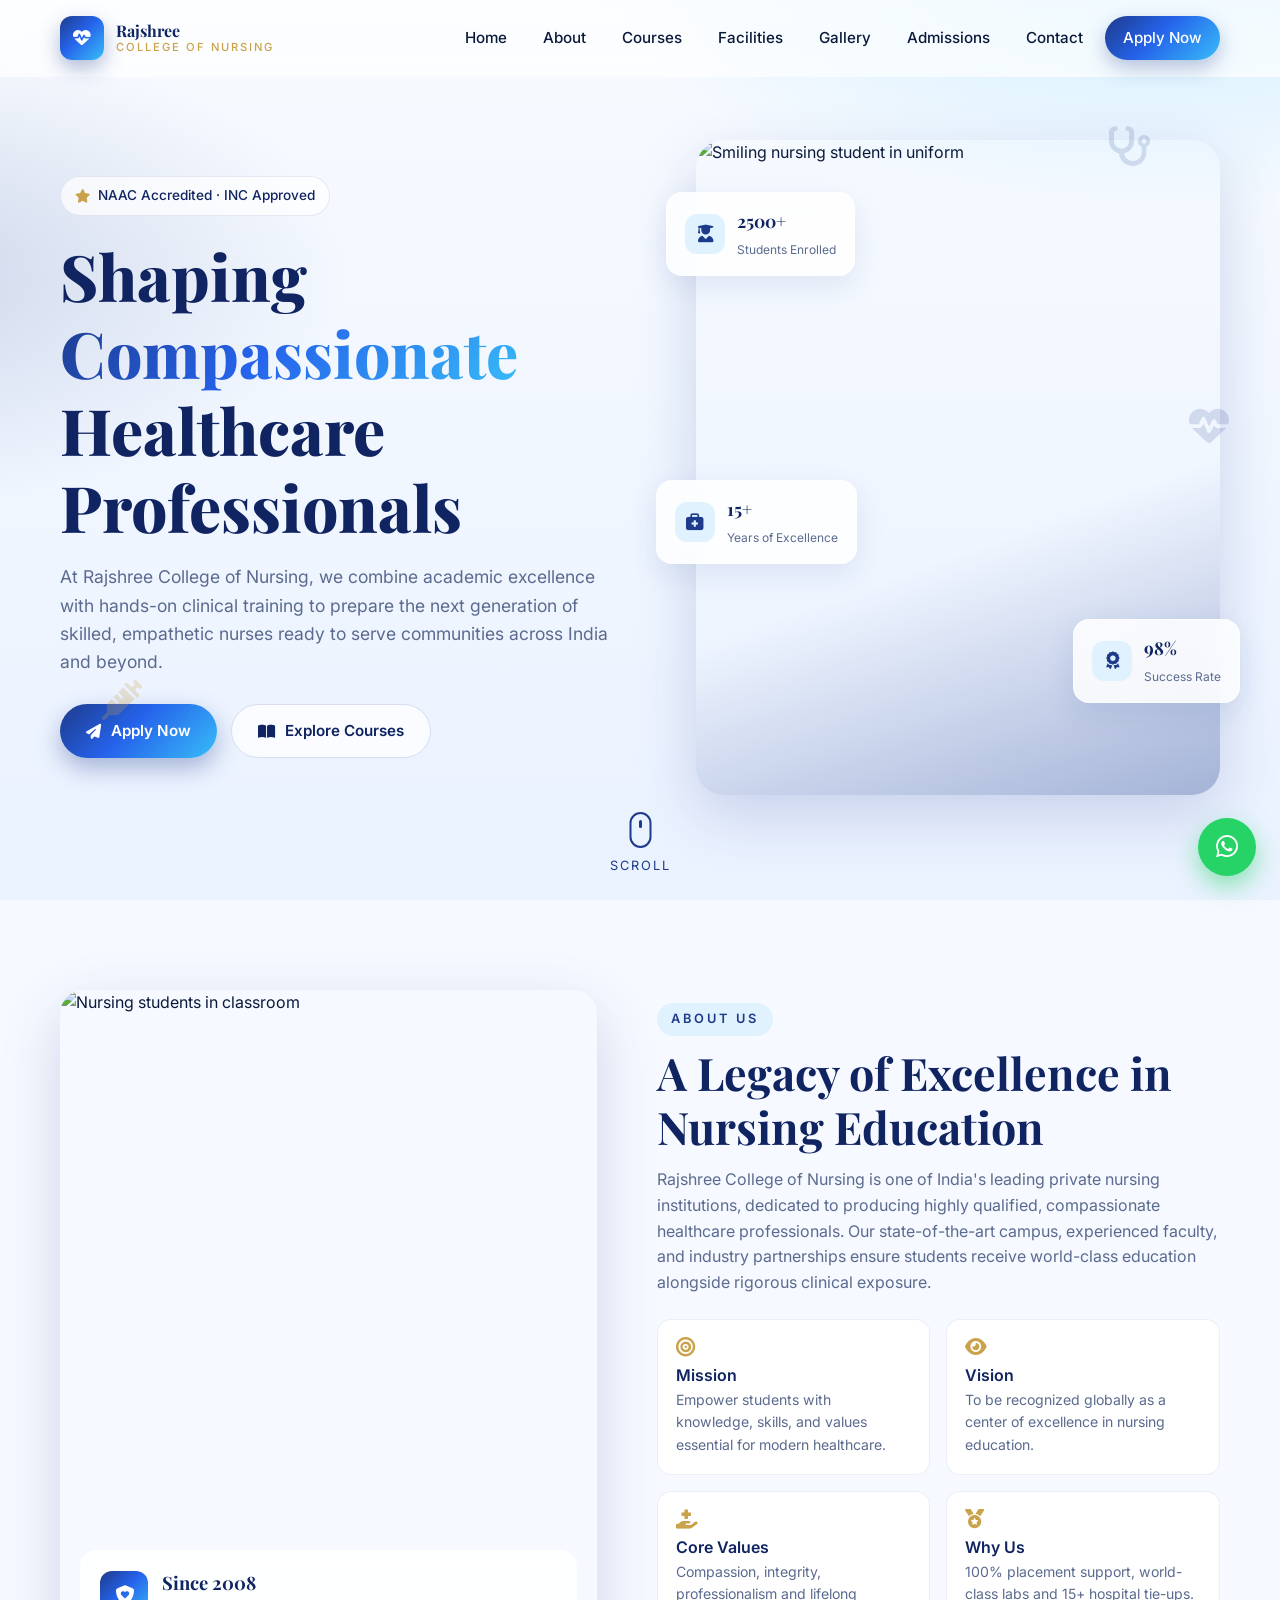
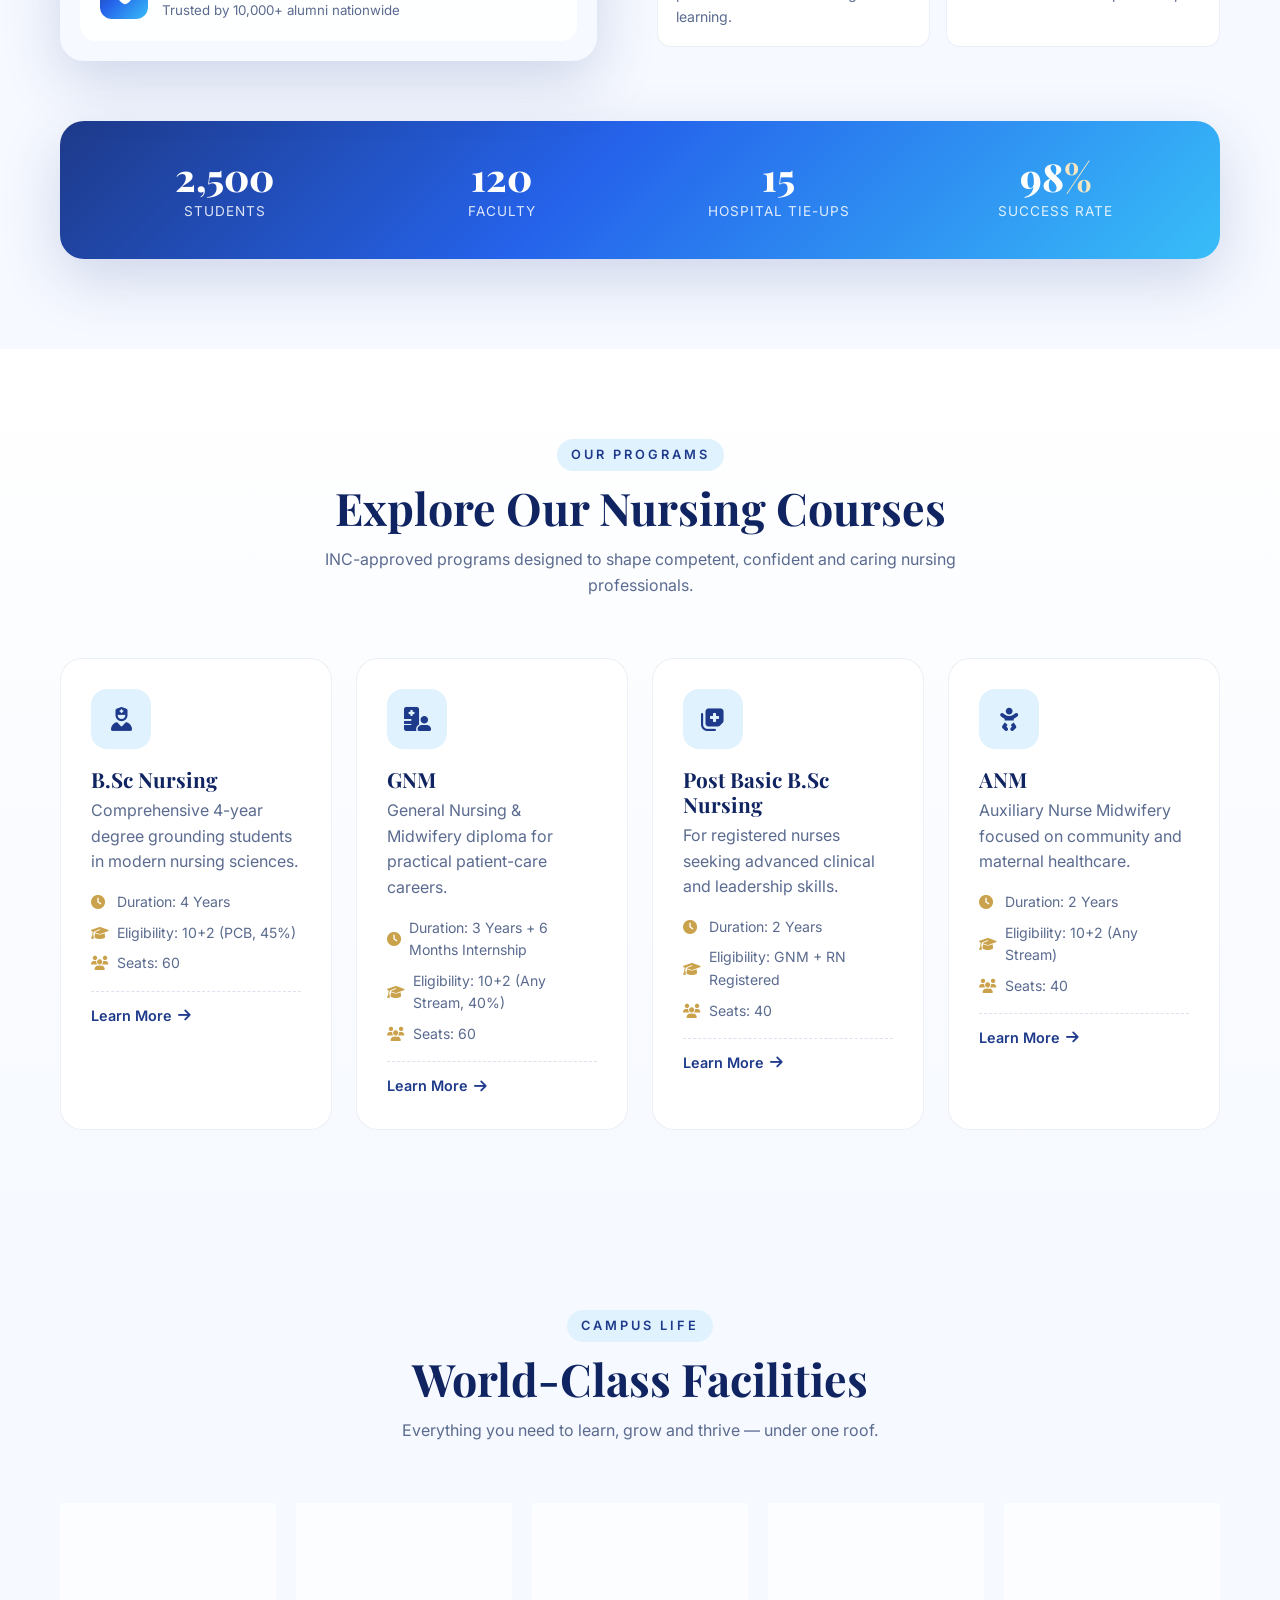
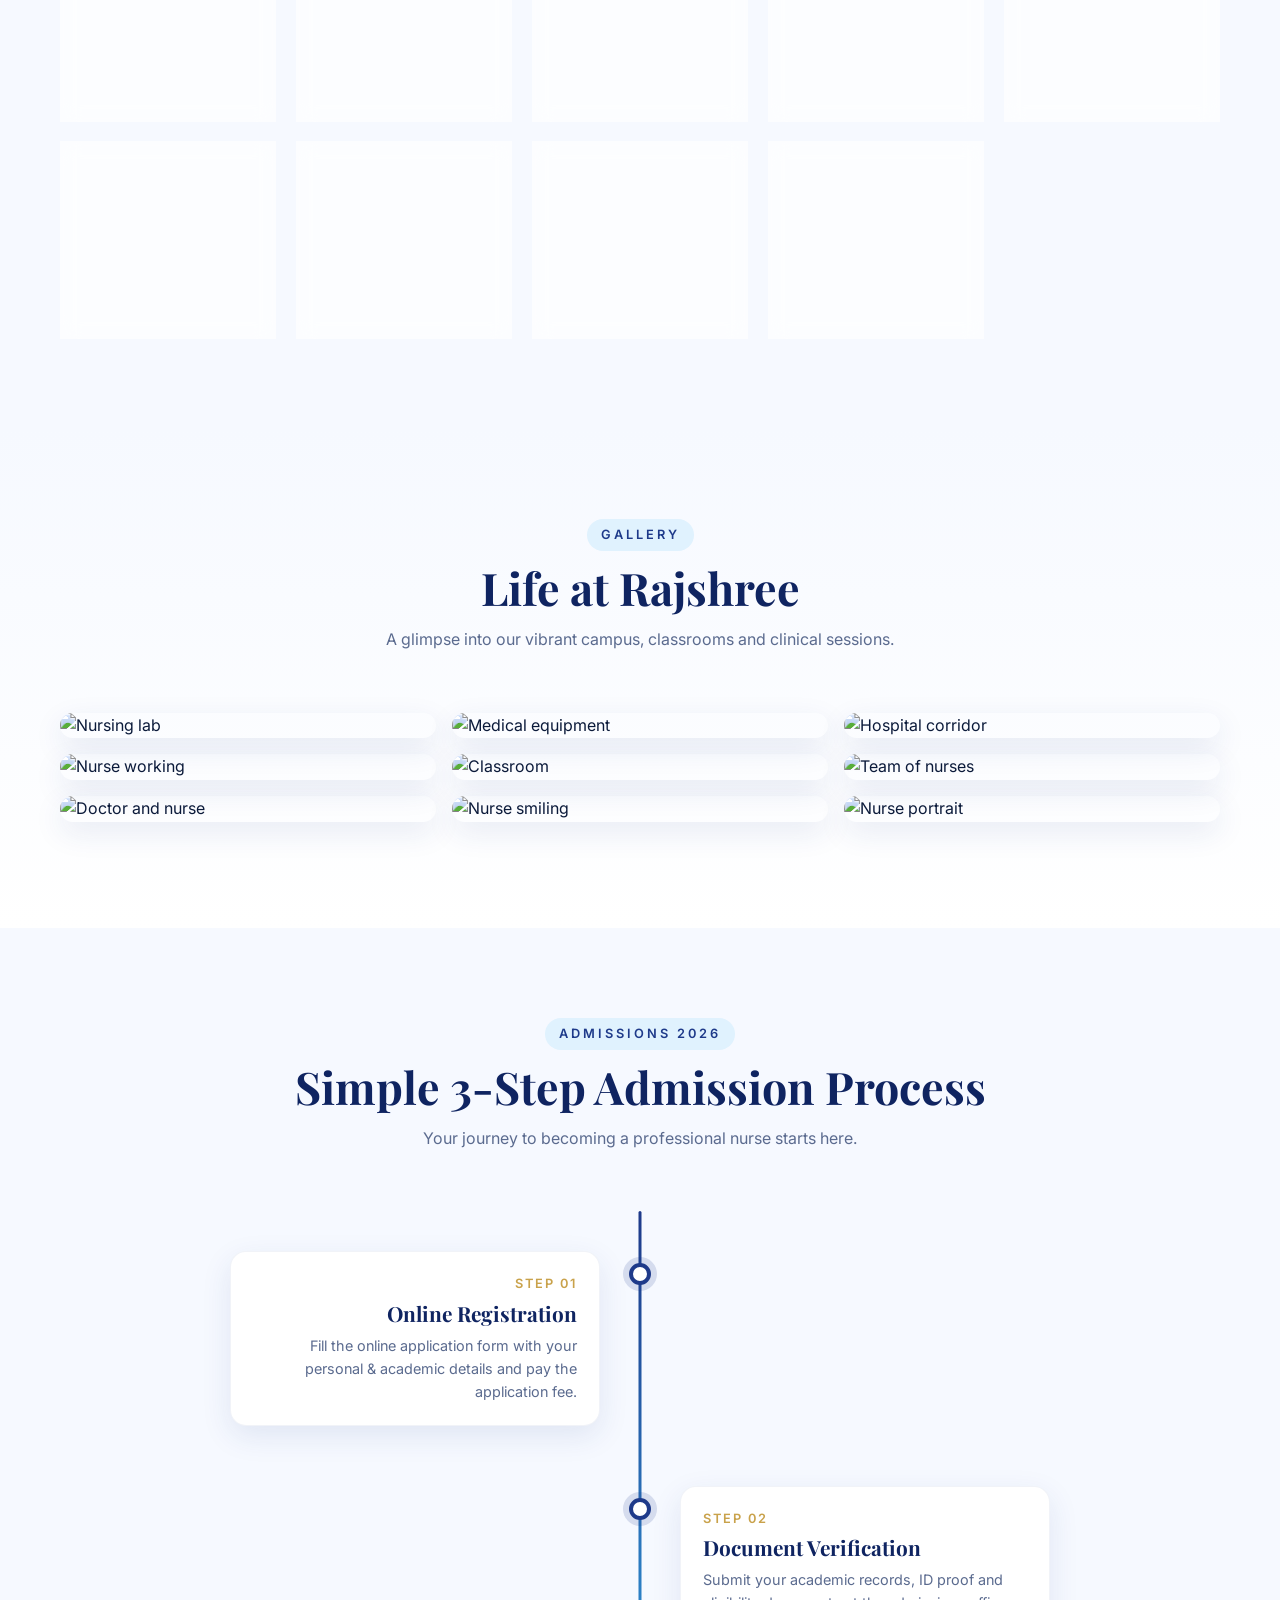
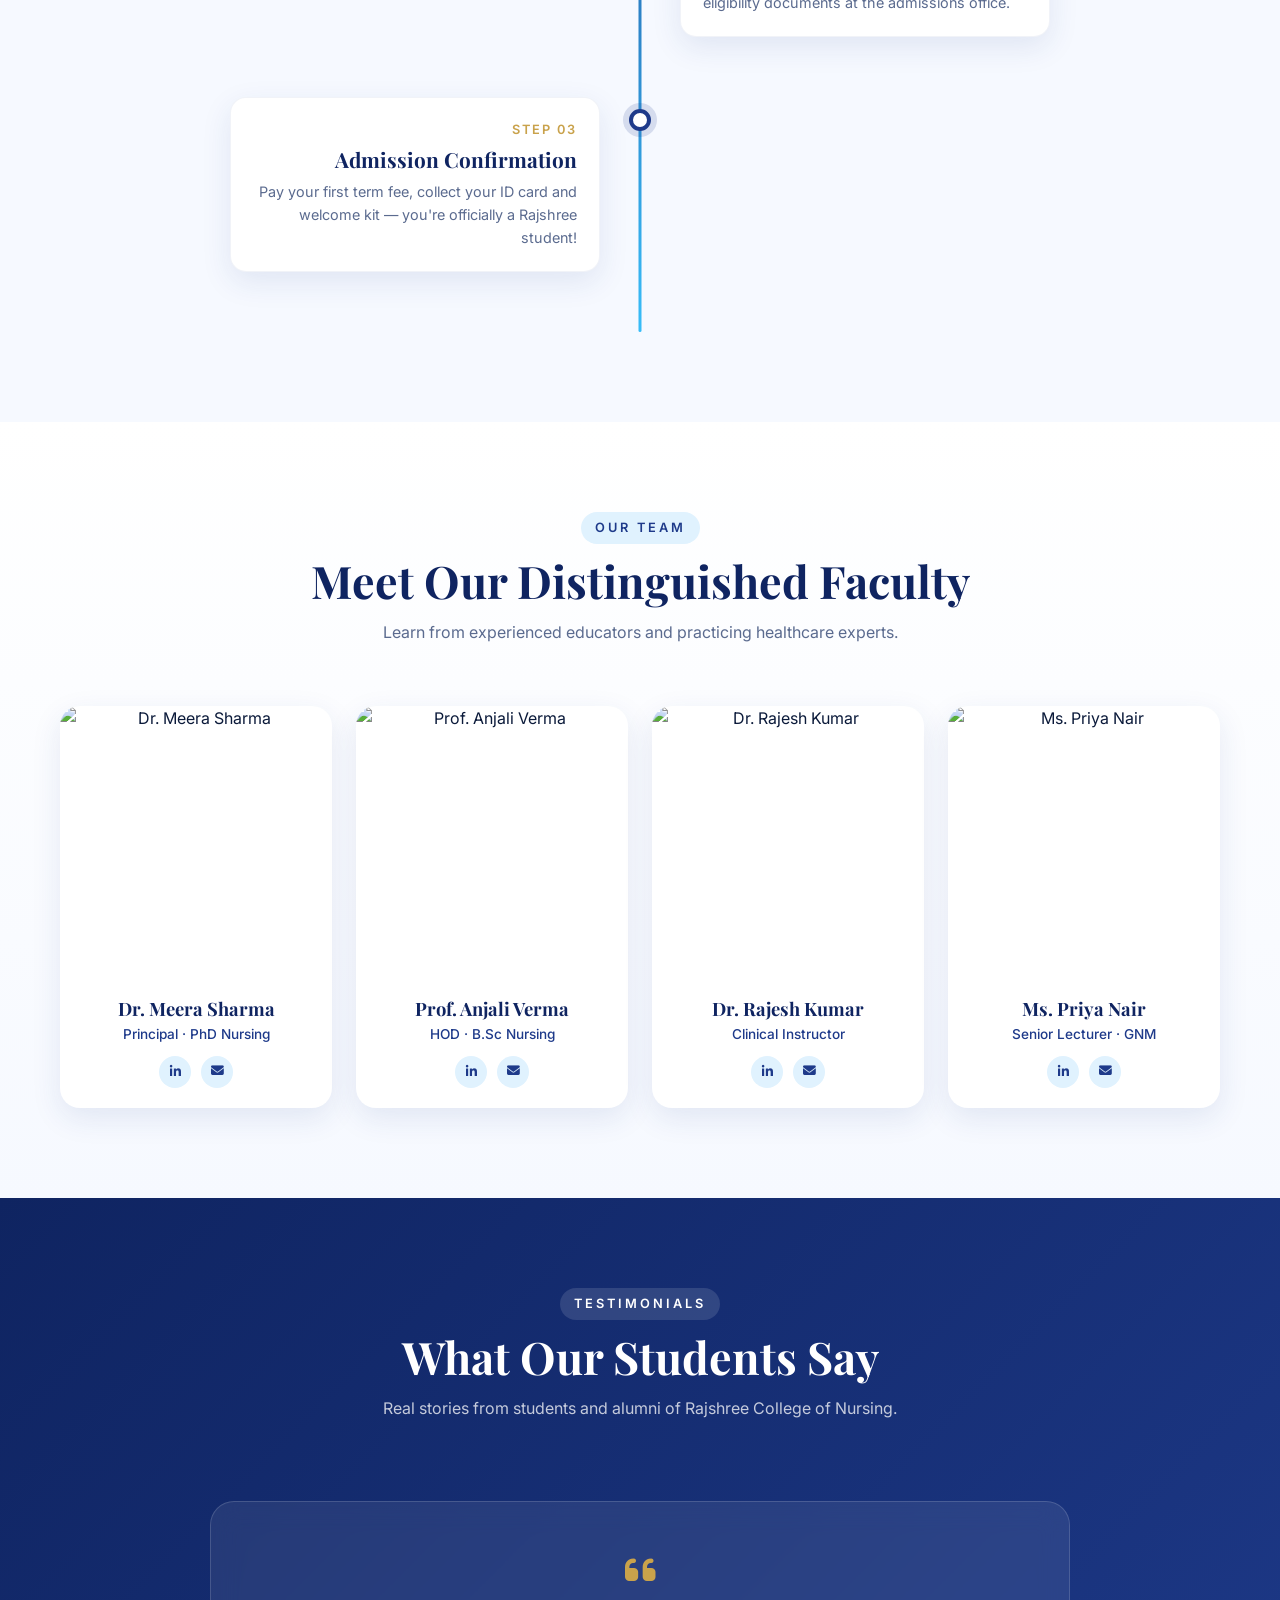
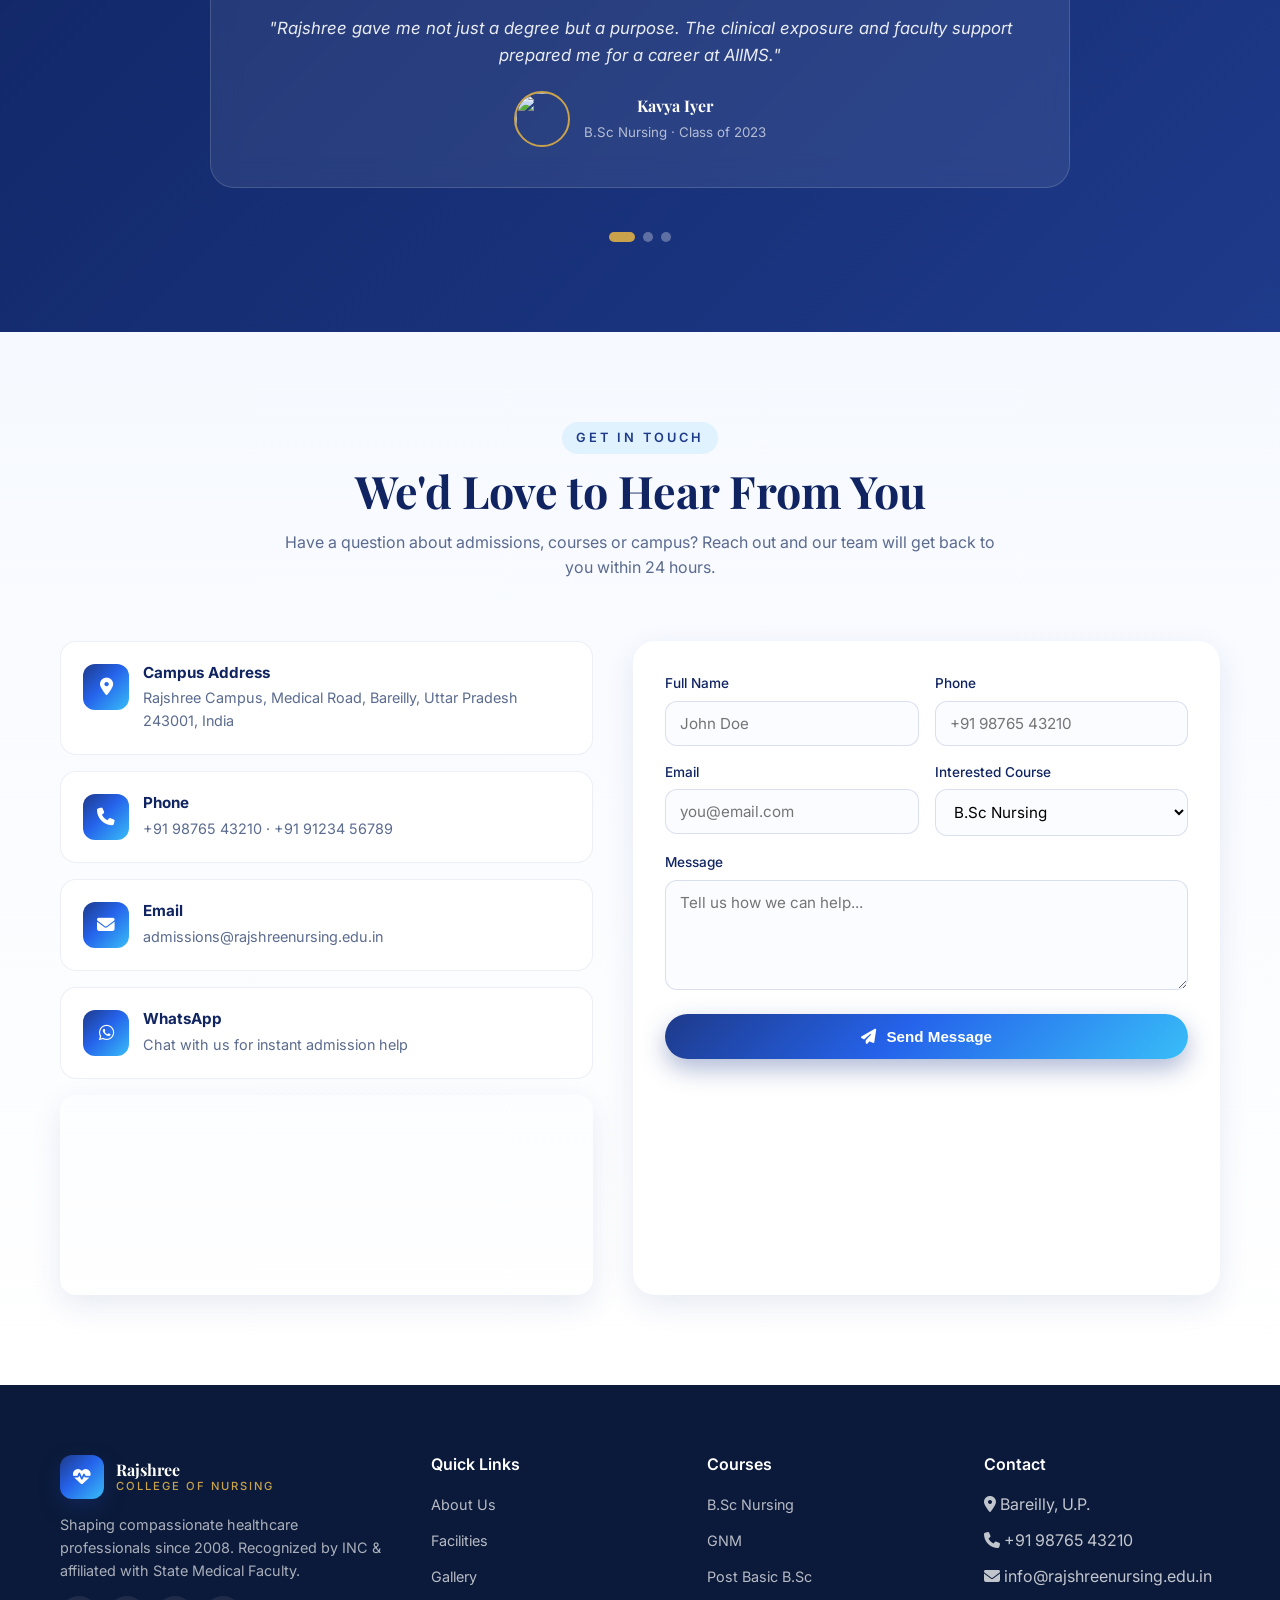
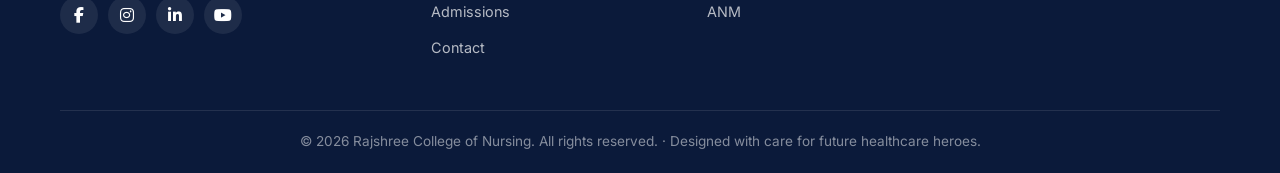
==== index.html @ f8d73e77 "Rename index (20).html to index.html" ====
<!DOCTYPE html>
<html lang="en">
<head>
<meta charset="UTF-8" />
<meta name="viewport" content="width=device-width, initial-scale=1.0" />
<meta name="description" content="Rajshree College of Nursing — Shaping compassionate healthcare professionals through world-class nursing education, modern facilities, and clinical excellence." />
<meta name="keywords" content="Rajshree College of Nursing, GNM, B.Sc Nursing, ANM, Post Basic B.Sc Nursing, Nursing College India, Nursing Admissions" />
<meta name="author" content="Rajshree College of Nursing" />
<meta property="og:title" content="Rajshree College of Nursing — Shaping Compassionate Healthcare Professionals" />
<meta property="og:description" content="Premier nursing institution offering GNM, B.Sc Nursing, Post Basic B.Sc Nursing and ANM programs with modern labs, expert faculty and 100% placement assistance." />
<meta property="og:type" content="website" />
<title>Rajshree College of Nursing — Shaping Compassionate Healthcare Professionals</title>
<link rel="preconnect" href="https://fonts.googleapis.com">
<link rel="preconnect" href="https://fonts.gstatic.com" crossorigin>
<link href="https://fonts.googleapis.com/css2?family=Playfair+Display:wght@600;700;800&family=Inter:wght@300;400;500;600;700&display=swap" rel="stylesheet">
<link rel="stylesheet" href="https://cdnjs.cloudflare.com/ajax/libs/font-awesome/6.5.0/css/all.min.css">
<style>
:root{
  --white:#ffffff;
  --royal:#1e3a8a;
  --royal-deep:#0f2461;
  --sky:#38bdf8;
  --sky-soft:#e0f2fe;
  --gold:#c9a24b;
  --gold-soft:#f5e6c1;
  --ink:#0b1a3a;
  --muted:#5b6b8f;
  --bg:#f6f9ff;
  --grad:linear-gradient(135deg,#1e3a8a 0%,#2563eb 45%,#38bdf8 100%);
  --grad-gold:linear-gradient(135deg,#c9a24b 0%,#f5e6c1 100%);
  --shadow-soft:0 10px 30px rgba(30,58,138,.10);
  --shadow-lg:0 20px 60px rgba(30,58,138,.18);
  --radius:18px;
}
*{margin:0;padding:0;box-sizing:border-box}
html{scroll-behavior:smooth}
body{
  font-family:'Inter',sans-serif;
  color:var(--ink);
  background:var(--bg);
  line-height:1.6;
  overflow-x:hidden;
}
h1,h2,h3,h4{font-family:'Playfair Display',serif;color:var(--royal-deep);line-height:1.2}
h2{font-size:clamp(1.9rem,4vw,2.8rem);font-weight:700;margin-bottom:.4rem}
h3{font-size:1.3rem;font-weight:700}
p{color:var(--muted)}
img{max-width:100%;display:block}
a{text-decoration:none;color:inherit}
.container{max-width:1200px;margin:0 auto;padding:0 20px}
.section{padding:90px 0;position:relative}
.section-eyebrow{
  display:inline-block;font-size:.8rem;letter-spacing:3px;font-weight:600;
  color:var(--royal);text-transform:uppercase;margin-bottom:10px;
  background:var(--sky-soft);padding:6px 14px;border-radius:999px;
}
.section-head{text-align:center;max-width:720px;margin:0 auto 60px}
.section-head p{margin-top:12px}

/* Loader */
#loader{
  position:fixed;inset:0;background:var(--white);z-index:9999;
  display:flex;align-items:center;justify-content:center;flex-direction:column;gap:20px;
  transition:opacity .6s ease,visibility .6s ease;
}
#loader.hide{opacity:0;visibility:hidden}
.loader-ring{
  width:70px;height:70px;border-radius:50%;
  border:4px solid var(--sky-soft);border-top-color:var(--royal);
  animation:spin 1s linear infinite;
}
.loader-text{font-family:'Playfair Display',serif;color:var(--royal-deep);font-weight:700;letter-spacing:2px}
@keyframes spin{to{transform:rotate(360deg)}}

/* Scroll progress */
#progress{position:fixed;top:0;left:0;height:3px;width:0;background:var(--grad);z-index:9998;transition:width .1s}

/* Navbar */
.nav{
  position:fixed;top:0;left:0;right:0;z-index:1000;
  padding:16px 0;transition:all .35s ease;
  background:rgba(255,255,255,.65);backdrop-filter:blur(16px);
  border-bottom:1px solid transparent;
}
.nav.scrolled{background:rgba(255,255,255,.9);box-shadow:0 6px 24px rgba(30,58,138,.08);border-bottom-color:rgba(30,58,138,.08)}
.nav-inner{display:flex;align-items:center;justify-content:space-between}
.logo{display:flex;align-items:center;gap:12px}
.logo-mark{
  width:44px;height:44px;border-radius:12px;background:var(--grad);
  display:grid;place-items:center;color:#fff;font-size:1.1rem;
  box-shadow:0 8px 20px rgba(30,58,138,.35);
}
.logo-text{font-family:'Playfair Display',serif;font-weight:700;color:var(--royal-deep);line-height:1}
.logo-text small{display:block;font-family:'Inter',sans-serif;font-weight:500;font-size:.7rem;color:var(--gold);letter-spacing:2px;margin-top:3px}
.nav-links{display:flex;gap:8px;align-items:center}
.nav-links a{
  padding:8px 14px;border-radius:10px;font-weight:500;font-size:.95rem;color:var(--ink);
  transition:all .25s;
}
.nav-links a:hover{color:var(--royal);background:var(--sky-soft)}
.nav-cta{
  background:var(--grad);color:#fff!important;padding:10px 18px!important;border-radius:999px!important;
  box-shadow:0 8px 20px rgba(30,58,138,.3);
}
.nav-cta:hover{transform:translateY(-2px);background:var(--grad)!important}
.burger{display:none;background:none;border:0;font-size:1.4rem;color:var(--royal-deep);cursor:pointer}

/* Hero */
.hero{
  min-height:100vh;padding:140px 0 80px;position:relative;overflow:hidden;
  background:
    radial-gradient(1000px 500px at 90% -10%,rgba(56,189,248,.25),transparent 60%),
    radial-gradient(800px 400px at -10% 30%,rgba(30,58,138,.18),transparent 60%),
    linear-gradient(180deg,#f8fbff 0%,#eaf2ff 100%);
}
.hero-grid{display:grid;grid-template-columns:1.1fr 1fr;gap:60px;align-items:center}
.hero h1{font-size:clamp(2.2rem,5vw,4rem);font-weight:800;margin-bottom:18px}
.hero h1 span{background:var(--grad);-webkit-background-clip:text;background-clip:text;color:transparent}
.hero .lead{font-size:1.1rem;color:var(--muted);margin-bottom:28px;max-width:560px}
.hero-badge{display:inline-flex;align-items:center;gap:8px;background:rgba(255,255,255,.7);backdrop-filter:blur(10px);padding:8px 14px;border-radius:999px;border:1px solid rgba(30,58,138,.1);margin-bottom:22px;font-size:.85rem;font-weight:500;color:var(--royal-deep)}
.hero-badge i{color:var(--gold)}
.btns{display:flex;gap:14px;flex-wrap:wrap}
.btn{
  display:inline-flex;align-items:center;gap:10px;padding:14px 26px;border-radius:999px;
  font-weight:600;font-size:.95rem;cursor:pointer;border:0;transition:all .3s;
}
.btn-primary{background:var(--grad);color:#fff;box-shadow:0 10px 25px rgba(30,58,138,.35)}
.btn-primary:hover{transform:translateY(-3px);box-shadow:0 15px 35px rgba(30,58,138,.45)}
.btn-ghost{background:rgba(255,255,255,.7);color:var(--royal-deep);backdrop-filter:blur(10px);border:1px solid rgba(30,58,138,.15)}
.btn-ghost:hover{background:#fff;transform:translateY(-3px)}
.hero-visual{position:relative}
.hero-img{
  border-radius:28px;overflow:hidden;box-shadow:var(--shadow-lg);
  position:relative;aspect-ratio:4/5;
}
.hero-img img{width:100%;height:100%;object-fit:cover}
.hero-img::after{content:"";position:absolute;inset:0;background:linear-gradient(160deg,transparent 60%,rgba(30,58,138,.35))}
.float-card{
  position:absolute;background:rgba(255,255,255,.85);backdrop-filter:blur(14px);
  border:1px solid rgba(255,255,255,.6);border-radius:16px;padding:14px 18px;
  box-shadow:var(--shadow-soft);display:flex;align-items:center;gap:12px;
  animation:floaty 5s ease-in-out infinite;
}
.float-card i{width:40px;height:40px;border-radius:12px;background:var(--sky-soft);display:grid;place-items:center;color:var(--royal);font-size:1.1rem}
.float-card strong{display:block;font-family:'Playfair Display',serif;color:var(--royal-deep);font-size:1.1rem}
.float-card small{color:var(--muted);font-size:.75rem}
.float-1{top:8%;left:-30px;animation-delay:0s}
.float-2{bottom:14%;right:-20px;animation-delay:1.2s}
.float-3{top:52%;left:-40px;animation-delay:2.4s}
@keyframes floaty{0%,100%{transform:translateY(0)}50%{transform:translateY(-14px)}}

.float-icon{position:absolute;color:var(--royal);opacity:.15;font-size:2.5rem;animation:floaty 6s ease-in-out infinite}
.fi-1{top:14%;right:10%;animation-delay:.3s}
.fi-2{bottom:20%;left:8%;animation-delay:1.5s;color:var(--gold);opacity:.25}
.fi-3{top:45%;right:4%;animation-delay:2.7s}

.scroll-ind{position:absolute;bottom:24px;left:50%;transform:translateX(-50%);color:var(--royal);font-size:.8rem;letter-spacing:2px;text-align:center}
.scroll-ind .mouse{width:22px;height:36px;border:2px solid var(--royal);border-radius:12px;margin:0 auto 8px;position:relative}
.scroll-ind .mouse::before{content:"";position:absolute;top:6px;left:50%;transform:translateX(-50%);width:3px;height:8px;background:var(--royal);border-radius:2px;animation:wheel 1.6s infinite}
@keyframes wheel{0%{opacity:1;transform:translate(-50%,0)}100%{opacity:0;transform:translate(-50%,12px)}}

/* Glass card */
.glass{
  background:rgba(255,255,255,.65);backdrop-filter:blur(16px);
  border:1px solid rgba(255,255,255,.6);border-radius:var(--radius);
  box-shadow:var(--shadow-soft);
}

/* About */
.about-grid{display:grid;grid-template-columns:1fr 1.05fr;gap:60px;align-items:center}
.about-img{position:relative;border-radius:24px;overflow:hidden;box-shadow:var(--shadow-lg);aspect-ratio:4/5}
.about-img img{width:100%;height:100%;object-fit:cover}
.about-badge{
  position:absolute;bottom:20px;left:20px;right:20px;background:rgba(255,255,255,.9);
  backdrop-filter:blur(10px);padding:18px 20px;border-radius:16px;display:flex;gap:14px;align-items:center;
}
.about-badge i{width:48px;height:48px;border-radius:12px;background:var(--grad);color:#fff;display:grid;place-items:center;font-size:1.2rem}
.about-badge strong{font-family:'Playfair Display',serif;color:var(--royal-deep);font-size:1.15rem;display:block}
.about-badge small{color:var(--muted)}
.about h2{text-align:left}
.pillars{display:grid;grid-template-columns:1fr 1fr;gap:16px;margin-top:24px}
.pillar{padding:18px;border-radius:14px;background:#fff;border:1px solid rgba(30,58,138,.08)}
.pillar i{color:var(--gold);font-size:1.2rem;margin-bottom:8px;display:block}
.pillar h4{font-family:'Inter',sans-serif;font-weight:600;color:var(--royal-deep);margin-bottom:4px;font-size:1rem}
.pillar p{font-size:.88rem}

.stats{
  display:grid;grid-template-columns:repeat(4,1fr);gap:20px;margin-top:60px;
  padding:36px;border-radius:24px;background:var(--grad);color:#fff;
  box-shadow:var(--shadow-lg);
}
.stat{text-align:center}
.stat .num{font-family:'Playfair Display',serif;font-weight:800;font-size:2.4rem;line-height:1}
.stat .num span{color:var(--gold-soft)}
.stat .lbl{font-size:.85rem;opacity:.85;margin-top:6px;letter-spacing:1px;text-transform:uppercase}

/* Courses */
.courses{background:linear-gradient(180deg,#fff 0%,var(--bg) 100%)}
.course-grid{display:grid;grid-template-columns:repeat(auto-fit,minmax(260px,1fr));gap:24px}
.course{
  padding:30px;border-radius:22px;background:#fff;border:1px solid rgba(30,58,138,.08);
  transition:all .4s;position:relative;overflow:hidden;
}
.course::before{content:"";position:absolute;top:0;left:0;right:0;height:4px;background:var(--grad);transform:scaleX(0);transform-origin:left;transition:transform .4s}
.course:hover{transform:translateY(-8px);box-shadow:var(--shadow-lg);border-color:transparent}
.course:hover::before{transform:scaleX(1)}
.course .ico{
  width:60px;height:60px;border-radius:16px;background:var(--sky-soft);color:var(--royal);
  display:grid;place-items:center;font-size:1.5rem;margin-bottom:18px;transition:all .4s;
}
.course:hover .ico{background:var(--grad);color:#fff}
.course h3{margin-bottom:6px}
.course .meta{display:flex;flex-direction:column;gap:8px;margin:16px 0;font-size:.88rem}
.course .meta div{display:flex;align-items:center;gap:8px;color:var(--muted)}
.course .meta i{color:var(--gold);width:18px}
.course .more{
  display:inline-flex;align-items:center;gap:6px;font-weight:600;color:var(--royal);font-size:.9rem;
  padding-top:12px;border-top:1px dashed rgba(30,58,138,.15);width:100%;
}
.course .more i{transition:transform .3s}
.course:hover .more i{transform:translateX(4px)}

/* Facilities */
.fac-grid{display:grid;grid-template-columns:repeat(auto-fit,minmax(200px,1fr));gap:20px}
.fac{
  padding:26px;border-radius:20px;text-align:center;background:rgba(255,255,255,.7);
  backdrop-filter:blur(10px);border:1px solid rgba(255,255,255,.5);
  transition:all .35s;
}
.fac:hover{transform:translateY(-6px);background:#fff;box-shadow:var(--shadow-lg)}
.fac i{
  font-size:1.8rem;color:#fff;width:64px;height:64px;border-radius:18px;
  background:var(--grad);display:grid;place-items:center;margin:0 auto 14px;
  transition:transform .4s;
}
.fac:hover i{transform:rotate(-6deg) scale(1.05)}
.fac h4{font-family:'Inter',sans-serif;font-weight:600;color:var(--royal-deep);font-size:1rem;margin-bottom:4px}
.fac p{font-size:.82rem}

/* Gallery */
.gallery{background:linear-gradient(180deg,var(--bg) 0%,#fff 100%)}
.masonry{columns:3;column-gap:16px}
.masonry .item{
  break-inside:avoid;margin-bottom:16px;border-radius:16px;overflow:hidden;
  position:relative;cursor:pointer;box-shadow:var(--shadow-soft);
}
.masonry img{width:100%;transition:transform .6s}
.masonry .item:hover img{transform:scale(1.08)}
.masonry .item::after{
  content:"\f00e";font-family:"Font Awesome 6 Free";font-weight:900;
  position:absolute;inset:0;background:linear-gradient(180deg,transparent 40%,rgba(15,36,97,.7));
  color:#fff;display:flex;align-items:flex-end;justify-content:center;padding-bottom:20px;
  font-size:1.3rem;opacity:0;transition:opacity .35s;
}
.masonry .item:hover::after{opacity:1}

/* Lightbox */
.lightbox{position:fixed;inset:0;background:rgba(11,26,58,.92);display:none;align-items:center;justify-content:center;z-index:9997;padding:20px}
.lightbox.open{display:flex;animation:fadeIn .3s}
.lightbox img{max-width:90vw;max-height:88vh;border-radius:16px;box-shadow:var(--shadow-lg)}
.lightbox .close{position:absolute;top:24px;right:28px;color:#fff;font-size:2rem;cursor:pointer;background:none;border:0}
@keyframes fadeIn{from{opacity:0}to{opacity:1}}

/* Admissions timeline */
.timeline{position:relative;max-width:900px;margin:0 auto;padding:20px 0}
.timeline::before{content:"";position:absolute;left:50%;top:0;bottom:0;width:3px;background:linear-gradient(180deg,var(--royal),var(--sky));transform:translateX(-50%);border-radius:3px}
.tl-item{position:relative;width:50%;padding:20px 40px;margin-bottom:20px}
.tl-item:nth-child(odd){left:0;text-align:right}
.tl-item:nth-child(even){left:50%}
.tl-item .dot{
  position:absolute;top:32px;width:22px;height:22px;border-radius:50%;background:#fff;
  border:4px solid var(--royal);box-shadow:0 0 0 6px rgba(30,58,138,.15);
}
.tl-item:nth-child(odd) .dot{right:-11px}
.tl-item:nth-child(even) .dot{left:-11px}
.tl-card{padding:22px;border-radius:16px;background:#fff;box-shadow:var(--shadow-soft);border:1px solid rgba(30,58,138,.06)}
.tl-step{font-size:.8rem;font-weight:600;color:var(--gold);letter-spacing:2px;text-transform:uppercase}
.tl-card h3{margin:6px 0 8px}
.tl-card p{font-size:.9rem}

/* Faculty */
.faculty-grid{display:grid;grid-template-columns:repeat(auto-fit,minmax(230px,1fr));gap:24px}
.fac-card{background:#fff;border-radius:20px;overflow:hidden;box-shadow:var(--shadow-soft);transition:all .35s;text-align:center}
.fac-card:hover{transform:translateY(-6px);box-shadow:var(--shadow-lg)}
.fac-photo{aspect-ratio:1;overflow:hidden}
.fac-photo img{width:100%;height:100%;object-fit:cover;transition:transform .5s}
.fac-card:hover .fac-photo img{transform:scale(1.06)}
.fac-body{padding:20px}
.fac-body h4{font-family:'Playfair Display',serif;color:var(--royal-deep);font-size:1.15rem}
.fac-body .role{color:var(--royal);font-size:.85rem;font-weight:500;margin:4px 0 10px}
.fac-social{display:flex;justify-content:center;gap:10px}
.fac-social a{width:32px;height:32px;border-radius:50%;background:var(--sky-soft);color:var(--royal);display:grid;place-items:center;font-size:.8rem;transition:all .3s}
.fac-social a:hover{background:var(--grad);color:#fff}

/* Testimonials */
.testimonials{background:linear-gradient(135deg,#0f2461 0%,#1e3a8a 100%);color:#fff;overflow:hidden}
.testimonials .section-eyebrow{background:rgba(255,255,255,.12);color:#fff}
.testimonials h2{color:#fff}
.testimonials .section-head p{color:rgba(255,255,255,.75)}
.slider{position:relative;max-width:900px;margin:0 auto;overflow:hidden}
.slides{display:flex;transition:transform .6s ease}
.slide{min-width:100%;padding:20px}
.t-card{
  background:rgba(255,255,255,.08);backdrop-filter:blur(14px);
  border:1px solid rgba(255,255,255,.15);border-radius:24px;padding:40px;text-align:center;
}
.t-card .quote{font-size:2.2rem;color:var(--gold);margin-bottom:16px}
.t-card p{color:rgba(255,255,255,.9);font-size:1.05rem;font-style:italic;margin-bottom:22px}
.t-user{display:flex;align-items:center;justify-content:center;gap:14px}
.t-user img{width:56px;height:56px;border-radius:50%;object-fit:cover;border:2px solid var(--gold)}
.t-user strong{display:block;font-family:'Playfair Display',serif;color:#fff}
.t-user small{color:rgba(255,255,255,.65)}
.dots{display:flex;justify-content:center;gap:8px;margin-top:24px}
.dot-btn{width:10px;height:10px;border-radius:50%;border:0;background:rgba(255,255,255,.3);cursor:pointer;transition:all .3s}
.dot-btn.active{background:var(--gold);width:26px;border-radius:6px}

/* Contact */
.contact-grid{display:grid;grid-template-columns:1fr 1.1fr;gap:40px}
.contact-info{display:flex;flex-direction:column;gap:16px}
.info-card{
  padding:22px;border-radius:16px;background:#fff;border:1px solid rgba(30,58,138,.08);
  display:flex;gap:14px;align-items:flex-start;transition:all .3s;
}
.info-card:hover{transform:translateX(6px);box-shadow:var(--shadow-soft)}
.info-card i{width:46px;height:46px;border-radius:12px;background:var(--grad);color:#fff;display:grid;place-items:center;font-size:1.1rem;flex-shrink:0}
.info-card h4{font-family:'Inter',sans-serif;font-size:.95rem;color:var(--royal-deep);margin-bottom:4px}
.info-card p{font-size:.9rem}
.map{border-radius:16px;overflow:hidden;height:200px;box-shadow:var(--shadow-soft)}
.map iframe{width:100%;height:100%;border:0}
.contact-form{padding:32px;border-radius:22px;background:#fff;box-shadow:var(--shadow-soft)}
.form-row{display:grid;grid-template-columns:1fr 1fr;gap:16px}
.field{margin-bottom:16px}
.field label{display:block;font-size:.85rem;font-weight:500;color:var(--royal-deep);margin-bottom:6px}
.field input,.field select,.field textarea{
  width:100%;padding:12px 14px;border:1px solid rgba(30,58,138,.15);border-radius:12px;
  font-family:inherit;font-size:.95rem;transition:all .25s;background:#fbfcff;
}
.field input:focus,.field select:focus,.field textarea:focus{outline:0;border-color:var(--royal);box-shadow:0 0 0 4px rgba(30,58,138,.1);background:#fff}
.field textarea{resize:vertical;min-height:110px}

/* WhatsApp float */
.wa{
  position:fixed;bottom:24px;right:24px;width:58px;height:58px;border-radius:50%;
  background:#25d366;color:#fff;display:grid;place-items:center;font-size:1.6rem;z-index:900;
  box-shadow:0 10px 25px rgba(37,211,102,.5);animation:pulse 2.2s infinite;
}
@keyframes pulse{0%,100%{box-shadow:0 10px 25px rgba(37,211,102,.5)}50%{box-shadow:0 10px 25px rgba(37,211,102,.5),0 0 0 14px rgba(37,211,102,0)}}

/* Footer */
footer{background:#0b1a3a;color:rgba(255,255,255,.75);padding:70px 0 20px}
.foot-grid{display:grid;grid-template-columns:1.4fr 1fr 1fr 1fr;gap:40px;margin-bottom:40px}
footer h4{color:#fff;font-family:'Inter',sans-serif;font-weight:600;font-size:1rem;margin-bottom:18px}
footer p{color:rgba(255,255,255,.65);font-size:.9rem;margin-top:14px}
footer ul{list-style:none}
footer ul li{margin-bottom:10px}
footer ul a{font-size:.9rem;color:rgba(255,255,255,.7);transition:color .25s}
footer ul a:hover{color:var(--gold)}
.social{display:flex;gap:10px;margin-top:14px}
.social a{width:38px;height:38px;border-radius:50%;background:rgba(255,255,255,.08);color:#fff;display:grid;place-items:center;transition:all .3s}
.social a:hover{background:var(--gold);color:var(--royal-deep);transform:translateY(-3px)}
.copyright{border-top:1px solid rgba(255,255,255,.1);padding-top:20px;text-align:center;font-size:.85rem;color:rgba(255,255,255,.5)}

/* Reveal */
.reveal{opacity:0;transform:translateY(30px);transition:opacity .8s ease,transform .8s ease}
.reveal.visible{opacity:1;transform:none}

/* Responsive */
@media (max-width:960px){
  .hero-grid,.about-grid,.contact-grid{grid-template-columns:1fr;gap:40px}
  .hero-visual{order:-1;max-width:400px;margin:0 auto}
  .about h2{text-align:center}
  .stats{grid-template-columns:repeat(2,1fr)}
  .masonry{columns:2}
  .foot-grid{grid-template-columns:1fr 1fr;gap:30px}
  .timeline::before{left:20px}
  .tl-item{width:100%;left:0!important;padding:20px 20px 20px 50px;text-align:left!important}
  .tl-item .dot{left:9px!important;right:auto!important}
  .nav-links{
    position:fixed;top:76px;left:16px;right:16px;flex-direction:column;align-items:stretch;
    background:rgba(255,255,255,.95);backdrop-filter:blur(20px);padding:16px;border-radius:16px;
    box-shadow:var(--shadow-lg);display:none;
  }
  .nav-links.open{display:flex}
  .burger{display:block}
  .pillars{grid-template-columns:1fr}
  .form-row{grid-template-columns:1fr}
  .float-1,.float-3{left:-10px}
  .float-2{right:-10px}
}
@media (max-width:520px){
  .section{padding:70px 0}
  .stats{grid-template-columns:1fr 1fr;padding:24px}
  .masonry{columns:1}
  .foot-grid{grid-template-columns:1fr}
  .contact-form{padding:22px}
  .hero{padding-top:120px}
}
</style>
</head>
<body>

<!-- Loader -->
<div id="loader">
  <div class="loader-ring"></div>
  <div class="loader-text">RAJSHREE</div>
</div>

<div id="progress"></div>

<!-- Navigation -->
<nav class="nav" id="nav">
  <div class="container nav-inner">
    <a href="#home" class="logo">
      <div class="logo-mark"><i class="fa-solid fa-heart-pulse"></i></div>
      <div class="logo-text">Rajshree<small>COLLEGE OF NURSING</small></div>
    </a>
    <div class="nav-links" id="navLinks">
      <a href="#home">Home</a>
      <a href="#about">About</a>
      <a href="#courses">Courses</a>
      <a href="#facilities">Facilities</a>
      <a href="#gallery">Gallery</a>
      <a href="#admissions">Admissions</a>
      <a href="#contact">Contact</a>
      <a href="#admissions" class="nav-cta">Apply Now</a>
    </div>
    <button class="burger" id="burger" aria-label="Menu"><i class="fa-solid fa-bars"></i></button>
  </div>
</nav>

<!-- Hero -->
<section class="hero" id="home">
  <div class="container hero-grid">
    <div>
      <div class="hero-badge"><i class="fa-solid fa-star"></i> NAAC Accredited · INC Approved</div>
      <h1>Shaping <span>Compassionate</span> Healthcare Professionals</h1>
      <p class="lead">At Rajshree College of Nursing, we combine academic excellence with hands-on clinical training to prepare the next generation of skilled, empathetic nurses ready to serve communities across India and beyond.</p>
      <div class="btns">
        <a href="#admissions" class="btn btn-primary"><i class="fa-solid fa-paper-plane"></i> Apply Now</a>
        <a href="#courses" class="btn btn-ghost"><i class="fa-solid fa-book-open"></i> Explore Courses</a>
      </div>
    </div>
    <div class="hero-visual">
      <div class="hero-img">
        <img src="https://images.unsplash.com/photo-1584515933487-779824d29309?w=900&auto=format&fit=crop" alt="Smiling nursing student in uniform" loading="eager"/>
      </div>
      <div class="float-card float-1"><i class="fa-solid fa-user-graduate"></i><div><strong>2500+</strong><small>Students Enrolled</small></div></div>
      <div class="float-card float-2"><i class="fa-solid fa-award"></i><div><strong>98%</strong><small>Success Rate</small></div></div>
      <div class="float-card float-3"><i class="fa-solid fa-briefcase-medical"></i><div><strong>15+</strong><small>Years of Excellence</small></div></div>
    </div>
  </div>
  <i class="fa-solid fa-stethoscope float-icon fi-1"></i>
  <i class="fa-solid fa-syringe float-icon fi-2"></i>
  <i class="fa-solid fa-heart-pulse float-icon fi-3"></i>
  <div class="scroll-ind"><div class="mouse"></div>SCROLL</div>
</section>

<!-- About -->
<section class="section about" id="about">
  <div class="container about-grid">
    <div class="about-img reveal">
      <img src="https://images.unsplash.com/photo-1516841273335-e39b37888115?w=800&auto=format&fit=crop" alt="Nursing students in classroom"/>
      <div class="about-badge">
        <i class="fa-solid fa-shield-heart"></i>
        <div><strong>Since 2008</strong><small>Trusted by 10,000+ alumni nationwide</small></div>
      </div>
    </div>
    <div class="reveal">
      <span class="section-eyebrow">About Us</span>
      <h2>A Legacy of Excellence in Nursing Education</h2>
      <p style="margin-top:14px">Rajshree College of Nursing is one of India's leading private nursing institutions, dedicated to producing highly qualified, compassionate healthcare professionals. Our state-of-the-art campus, experienced faculty, and industry partnerships ensure students receive world-class education alongside rigorous clinical exposure.</p>
      <div class="pillars">
        <div class="pillar"><i class="fa-solid fa-bullseye"></i><h4>Mission</h4><p>Empower students with knowledge, skills, and values essential for modern healthcare.</p></div>
        <div class="pillar"><i class="fa-solid fa-eye"></i><h4>Vision</h4><p>To be recognized globally as a center of excellence in nursing education.</p></div>
        <div class="pillar"><i class="fa-solid fa-hand-holding-medical"></i><h4>Core Values</h4><p>Compassion, integrity, professionalism and lifelong learning.</p></div>
        <div class="pillar"><i class="fa-solid fa-medal"></i><h4>Why Us</h4><p>100% placement support, world-class labs and 15+ hospital tie-ups.</p></div>
      </div>
    </div>
  </div>

  <div class="container">
    <div class="stats reveal">
      <div class="stat"><div class="num" data-count="2500">0</div><div class="lbl">Students</div></div>
      <div class="stat"><div class="num" data-count="120">0</div><div class="lbl">Faculty</div></div>
      <div class="stat"><div class="num" data-count="15">0</div><div class="lbl">Hospital Tie-ups</div></div>
      <div class="stat"><div class="num" data-count="98"><span>%</span></div><div class="lbl">Success Rate</div></div>
    </div>
  </div>
</section>

<!-- Courses -->
<section class="section courses" id="courses">
  <div class="container">
    <div class="section-head reveal">
      <span class="section-eyebrow">Our Programs</span>
      <h2>Explore Our Nursing Courses</h2>
      <p>INC-approved programs designed to shape competent, confident and caring nursing professionals.</p>
    </div>
    <div class="course-grid">
      <div class="course reveal">
        <div class="ico"><i class="fa-solid fa-user-nurse"></i></div>
        <h3>B.Sc Nursing</h3>
        <p>Comprehensive 4-year degree grounding students in modern nursing sciences.</p>
        <div class="meta">
          <div><i class="fa-solid fa-clock"></i> Duration: 4 Years</div>
          <div><i class="fa-solid fa-graduation-cap"></i> Eligibility: 10+2 (PCB, 45%)</div>
          <div><i class="fa-solid fa-users"></i> Seats: 60</div>
        </div>
        <a href="#admissions" class="more">Learn More <i class="fa-solid fa-arrow-right"></i></a>
      </div>

      <div class="course reveal">
        <div class="ico"><i class="fa-solid fa-hospital-user"></i></div>
        <h3>GNM</h3>
        <p>General Nursing & Midwifery diploma for practical patient-care careers.</p>
        <div class="meta">
          <div><i class="fa-solid fa-clock"></i> Duration: 3 Years + 6 Months Internship</div>
          <div><i class="fa-solid fa-graduation-cap"></i> Eligibility: 10+2 (Any Stream, 40%)</div>
          <div><i class="fa-solid fa-users"></i> Seats: 60</div>
        </div>
        <a href="#admissions" class="more">Learn More <i class="fa-solid fa-arrow-right"></i></a>
      </div>

      <div class="course reveal">
        <div class="ico"><i class="fa-solid fa-notes-medical"></i></div>
        <h3>Post Basic B.Sc Nursing</h3>
        <p>For registered nurses seeking advanced clinical and leadership skills.</p>
        <div class="meta">
          <div><i class="fa-solid fa-clock"></i> Duration: 2 Years</div>
          <div><i class="fa-solid fa-graduation-cap"></i> Eligibility: GNM + RN Registered</div>
          <div><i class="fa-solid fa-users"></i> Seats: 40</div>
        </div>
        <a href="#admissions" class="more">Learn More <i class="fa-solid fa-arrow-right"></i></a>
      </div>

      <div class="course reveal">
        <div class="ico"><i class="fa-solid fa-baby"></i></div>
        <h3>ANM</h3>
        <p>Auxiliary Nurse Midwifery focused on community and maternal healthcare.</p>
        <div class="meta">
          <div><i class="fa-solid fa-clock"></i> Duration: 2 Years</div>
          <div><i class="fa-solid fa-graduation-cap"></i> Eligibility: 10+2 (Any Stream)</div>
          <div><i class="fa-solid fa-users"></i> Seats: 40</div>
        </div>
        <a href="#admissions" class="more">Learn More <i class="fa-solid fa-arrow-right"></i></a>
      </div>
    </div>
  </div>
</section>

<!-- Facilities -->
<section class="section" id="facilities">
  <div class="container">
    <div class="section-head reveal">
      <span class="section-eyebrow">Campus Life</span>
      <h2>World-Class Facilities</h2>
      <p>Everything you need to learn, grow and thrive — under one roof.</p>
    </div>
    <div class="fac-grid">
      <div class="fac reveal"><i class="fa-solid fa-microscope"></i><h4>Modern Labs</h4><p>Fully equipped nursing, anatomy & bio-science labs.</p></div>
      <div class="fac reveal"><i class="fa-solid fa-chalkboard-user"></i><h4>Smart Classrooms</h4><p>Digital boards & AV-enabled learning spaces.</p></div>
      <div class="fac reveal"><i class="fa-solid fa-book"></i><h4>Library</h4><p>15,000+ books, journals & digital resources.</p></div>
      <div class="fac reveal"><i class="fa-solid fa-desktop"></i><h4>Computer Lab</h4><p>High-speed Wi-Fi and modern workstations.</p></div>
      <div class="fac reveal"><i class="fa-solid fa-house-chimney"></i><h4>Hostel</h4><p>Safe, comfortable accommodation for boys & girls.</p></div>
      <div class="fac reveal"><i class="fa-solid fa-hospital"></i><h4>Clinical Training</h4><p>Rotations at 15+ partner hospitals.</p></div>
      <div class="fac reveal"><i class="fa-solid fa-user-tie"></i><h4>Expert Faculty</h4><p>PhD-qualified educators & industry practitioners.</p></div>
      <div class="fac reveal"><i class="fa-solid fa-briefcase"></i><h4>Placement Cell</h4><p>Dedicated career and placement assistance.</p></div>
      <div class="fac reveal"><i class="fa-solid fa-bus"></i><h4>Transportation</h4><p>College buses covering all major city routes.</p></div>
    </div>
  </div>
</section>

<!-- Gallery -->
<section class="section gallery" id="gallery">
  <div class="container">
    <div class="section-head reveal">
      <span class="section-eyebrow">Gallery</span>
      <h2>Life at Rajshree</h2>
      <p>A glimpse into our vibrant campus, classrooms and clinical sessions.</p>
    </div>
    <div class="masonry reveal">
      <div class="item"><img src="https://images.unsplash.com/photo-1579154204601-01588f351e67?w=600&auto=format&fit=crop" alt="Nursing lab"></div>
      <div class="item"><img src="https://images.unsplash.com/photo-1631217868264-e5b90bb7e133?w=600&auto=format&fit=crop" alt="Nurse working"></div>
      <div class="item"><img src="https://images.unsplash.com/photo-1666214280557-f1b5022eb634?w=600&auto=format&fit=crop" alt="Doctor and nurse"></div>
      <div class="item"><img src="https://images.unsplash.com/photo-1580281657527-47f249e8f4df?w=600&auto=format&fit=crop" alt="Medical equipment"></div>
      <div class="item"><img src="https://images.unsplash.com/photo-1551076805-e1869033e561?w=600&auto=format&fit=crop" alt="Classroom"></div>
      <div class="item"><img src="https://images.unsplash.com/photo-1587351021355-a479a299d2f9?w=600&auto=format&fit=crop" alt="Nurse smiling"></div>
      <div class="item"><img src="https://images.unsplash.com/photo-1612349317150-e413f6a5b16d?w=600&auto=format&fit=crop" alt="Hospital corridor"></div>
      <div class="item"><img src="https://images.unsplash.com/photo-1666214277657-e7c5cd8e2a37?w=600&auto=format&fit=crop" alt="Team of nurses"></div>
      <div class="item"><img src="https://images.unsplash.com/photo-1584982751601-97dcc096659c?w=600&auto=format&fit=crop" alt="Nurse portrait"></div>
    </div>
  </div>
</section>

<!-- Admissions -->
<section class="section" id="admissions">
  <div class="container">
    <div class="section-head reveal">
      <span class="section-eyebrow">Admissions 2026</span>
      <h2>Simple 3-Step Admission Process</h2>
      <p>Your journey to becoming a professional nurse starts here.</p>
    </div>
    <div class="timeline">
      <div class="tl-item reveal">
        <div class="dot"></div>
        <div class="tl-card">
          <div class="tl-step">Step 01</div>
          <h3>Online Registration</h3>
          <p>Fill the online application form with your personal & academic details and pay the application fee.</p>
        </div>
      </div>
      <div class="tl-item reveal">
        <div class="dot"></div>
        <div class="tl-card">
          <div class="tl-step">Step 02</div>
          <h3>Document Verification</h3>
          <p>Submit your academic records, ID proof and eligibility documents at the admissions office.</p>
        </div>
      </div>
      <div class="tl-item reveal">
        <div class="dot"></div>
        <div class="tl-card">
          <div class="tl-step">Step 03</div>
          <h3>Admission Confirmation</h3>
          <p>Pay your first term fee, collect your ID card and welcome kit — you're officially a Rajshree student!</p>
        </div>
      </div>
    </div>
  </div>
</section>

<!-- Faculty -->
<section class="section" style="background:linear-gradient(180deg,#fff,var(--bg))">
  <div class="container">
    <div class="section-head reveal">
      <span class="section-eyebrow">Our Team</span>
      <h2>Meet Our Distinguished Faculty</h2>
      <p>Learn from experienced educators and practicing healthcare experts.</p>
    </div>
    <div class="faculty-grid">
      <div class="fac-card reveal">
        <div class="fac-photo"><img src="https://images.unsplash.com/photo-1594824476967-48c8b964273f?w=500&auto=format&fit=crop" alt="Dr. Meera Sharma"></div>
        <div class="fac-body"><h4>Dr. Meera Sharma</h4><div class="role">Principal · PhD Nursing</div><div class="fac-social"><a href="#"><i class="fa-brands fa-linkedin-in"></i></a><a href="#"><i class="fa-solid fa-envelope"></i></a></div></div>
      </div>
      <div class="fac-card reveal">
        <div class="fac-photo"><img src="https://images.unsplash.com/photo-1622253692010-333f2da6031d?w=500&auto=format&fit=crop" alt="Prof. Anjali Verma"></div>
        <div class="fac-body"><h4>Prof. Anjali Verma</h4><div class="role">HOD · B.Sc Nursing</div><div class="fac-social"><a href="#"><i class="fa-brands fa-linkedin-in"></i></a><a href="#"><i class="fa-solid fa-envelope"></i></a></div></div>
      </div>
      <div class="fac-card reveal">
        <div class="fac-photo"><img src="https://images.unsplash.com/photo-1537368910025-700350fe46c7?w=500&auto=format&fit=crop" alt="Dr. Rajesh Kumar"></div>
        <div class="fac-body"><h4>Dr. Rajesh Kumar</h4><div class="role">Clinical Instructor</div><div class="fac-social"><a href="#"><i class="fa-brands fa-linkedin-in"></i></a><a href="#"><i class="fa-solid fa-envelope"></i></a></div></div>
      </div>
      <div class="fac-card reveal">
        <div class="fac-photo"><img src="https://images.unsplash.com/photo-1607746882042-944635dfe10e?w=500&auto=format&fit=crop" alt="Ms. Priya Nair"></div>
        <div class="fac-body"><h4>Ms. Priya Nair</h4><div class="role">Senior Lecturer · GNM</div><div class="fac-social"><a href="#"><i class="fa-brands fa-linkedin-in"></i></a><a href="#"><i class="fa-solid fa-envelope"></i></a></div></div>
      </div>
    </div>
  </div>
</section>

<!-- Testimonials -->
<section class="section testimonials">
  <div class="container">
    <div class="section-head reveal">
      <span class="section-eyebrow">Testimonials</span>
      <h2>What Our Students Say</h2>
      <p>Real stories from students and alumni of Rajshree College of Nursing.</p>
    </div>
    <div class="slider reveal">
      <div class="slides" id="slides">
        <div class="slide"><div class="t-card">
          <div class="quote"><i class="fa-solid fa-quote-left"></i></div>
          <p>"Rajshree gave me not just a degree but a purpose. The clinical exposure and faculty support prepared me for a career at AIIMS."</p>
          <div class="t-user"><img src="https://images.unsplash.com/photo-1580489944761-15a19d654956?w=200&auto=format&fit=crop" alt=""><div><strong>Kavya Iyer</strong><small>B.Sc Nursing · Class of 2023</small></div></div>
        </div></div>
        <div class="slide"><div class="t-card">
          <div class="quote"><i class="fa-solid fa-quote-left"></i></div>
          <p>"The hostel felt like family and the labs were world-class. Today I'm working as a staff nurse at Fortis, all thanks to Rajshree."</p>
          <div class="t-user"><img src="https://images.unsplash.com/photo-1544005313-94ddf0286df2?w=200&auto=format&fit=crop" alt=""><div><strong>Neha Patel</strong><small>GNM · Class of 2022</small></div></div>
        </div></div>
        <div class="slide"><div class="t-card">
          <div class="quote"><i class="fa-solid fa-quote-left"></i></div>
          <p>"Faculty mentorship and structured clinical rotations made the Post Basic B.Sc program transformative for my career."</p>
          <div class="t-user"><img src="https://images.unsplash.com/photo-1573496359142-b8d87734a5a2?w=200&auto=format&fit=crop" alt=""><div><strong>Ritu Singh</strong><small>Post Basic B.Sc · Class of 2024</small></div></div>
        </div></div>
      </div>
      <div class="dots" id="dots"></div>
    </div>
  </div>
</section>

<!-- Contact -->
<section class="section" id="contact" style="background:linear-gradient(180deg,var(--bg),#fff)">
  <div class="container">
    <div class="section-head reveal">
      <span class="section-eyebrow">Get In Touch</span>
      <h2>We'd Love to Hear From You</h2>
      <p>Have a question about admissions, courses or campus? Reach out and our team will get back to you within 24 hours.</p>
    </div>
    <div class="contact-grid">
      <div class="contact-info reveal">
        <div class="info-card"><i class="fa-solid fa-location-dot"></i><div><h4>Campus Address</h4><p>Rajshree Campus, Medical Road, Bareilly, Uttar Pradesh 243001, India</p></div></div>
        <div class="info-card"><i class="fa-solid fa-phone"></i><div><h4>Phone</h4><p>+91 98765 43210 · +91 91234 56789</p></div></div>
        <div class="info-card"><i class="fa-solid fa-envelope"></i><div><h4>Email</h4><p>admissions@rajshreenursing.edu.in</p></div></div>
        <div class="info-card"><i class="fa-brands fa-whatsapp"></i><div><h4>WhatsApp</h4><p>Chat with us for instant admission help</p></div></div>
        <div class="map"><iframe src="https://www.google.com/maps?q=Bareilly&output=embed" loading="lazy" title="Campus location"></iframe></div>
      </div>

      <form class="contact-form reveal" onsubmit="event.preventDefault();alert('Thank you! Our admissions team will contact you shortly.');this.reset();">
        <div class="form-row">
          <div class="field"><label>Full Name</label><input type="text" required placeholder="John Doe"></div>
          <div class="field"><label>Phone</label><input type="tel" required placeholder="+91 98765 43210"></div>
        </div>
        <div class="form-row">
          <div class="field"><label>Email</label><input type="email" required placeholder="you@email.com"></div>
          <div class="field"><label>Interested Course</label>
            <select><option>B.Sc Nursing</option><option>GNM</option><option>Post Basic B.Sc Nursing</option><option>ANM</option></select>
          </div>
        </div>
        <div class="field"><label>Message</label><textarea placeholder="Tell us how we can help..."></textarea></div>
        <button type="submit" class="btn btn-primary" style="width:100%;justify-content:center"><i class="fa-solid fa-paper-plane"></i> Send Message</button>
      </form>
    </div>
  </div>
</section>

<!-- WhatsApp -->
<a class="wa" href="https://wa.me/919876543210" target="_blank" aria-label="WhatsApp"><i class="fa-brands fa-whatsapp"></i></a>

<!-- Lightbox -->
<div class="lightbox" id="lightbox"><button class="close" id="lbClose">&times;</button><img id="lbImg" alt=""></div>

<!-- Footer -->
<footer>
  <div class="container">
    <div class="foot-grid">
      <div>
        <div class="logo"><div class="logo-mark"><i class="fa-solid fa-heart-pulse"></i></div><div class="logo-text" style="color:#fff">Rajshree<small>COLLEGE OF NURSING</small></div></div>
        <p>Shaping compassionate healthcare professionals since 2008. Recognized by INC & affiliated with State Medical Faculty.</p>
        <div class="social">
          <a href="#"><i class="fa-brands fa-facebook-f"></i></a>
          <a href="#"><i class="fa-brands fa-instagram"></i></a>
          <a href="#"><i class="fa-brands fa-linkedin-in"></i></a>
          <a href="#"><i class="fa-brands fa-youtube"></i></a>
        </div>
      </div>
      <div>
        <h4>Quick Links</h4>
        <ul>
          <li><a href="#about">About Us</a></li>
          <li><a href="#facilities">Facilities</a></li>
          <li><a href="#gallery">Gallery</a></li>
          <li><a href="#admissions">Admissions</a></li>
          <li><a href="#contact">Contact</a></li>
        </ul>
      </div>
      <div>
        <h4>Courses</h4>
        <ul>
          <li><a href="#courses">B.Sc Nursing</a></li>
          <li><a href="#courses">GNM</a></li>
          <li><a href="#courses">Post Basic B.Sc</a></li>
          <li><a href="#courses">ANM</a></li>
        </ul>
      </div>
      <div>
        <h4>Contact</h4>
        <ul>
          <li><i class="fa-solid fa-location-dot"></i> Bareilly, U.P.</li>
          <li><i class="fa-solid fa-phone"></i> +91 98765 43210</li>
          <li><i class="fa-solid fa-envelope"></i> info@rajshreenursing.edu.in</li>
        </ul>
      </div>
    </div>
    <div class="copyright">© 2026 Rajshree College of Nursing. All rights reserved. · Designed with care for future healthcare heroes.</div>
  </div>
</footer>

<script>
// Loader
window.addEventListener('load',()=>{setTimeout(()=>document.getElementById('loader').classList.add('hide'),400)});

// Scroll progress + nav
const nav=document.getElementById('nav'),progress=document.getElementById('progress');
window.addEventListener('scroll',()=>{
  const h=document.documentElement;
  progress.style.width=(h.scrollTop/(h.scrollHeight-h.clientHeight)*100)+'%';
  nav.classList.toggle('scrolled',window.scrollY>30);
});

// Burger
const burger=document.getElementById('burger'),links=document.getElementById('navLinks');
burger.addEventListener('click',()=>links.classList.toggle('open'));
links.querySelectorAll('a').forEach(a=>a.addEventListener('click',()=>links.classList.remove('open')));

// Reveal on scroll
const io=new IntersectionObserver(es=>es.forEach(e=>{if(e.isIntersecting){e.target.classList.add('visible');io.unobserve(e.target)}}),{threshold:.12});
document.querySelectorAll('.reveal').forEach(el=>io.observe(el));

// Counters
const cio=new IntersectionObserver(es=>es.forEach(e=>{
  if(!e.isIntersecting)return;
  const el=e.target,target=+el.dataset.count,suffix=el.querySelector('span')?.outerHTML||'';
  let cur=0,step=Math.max(1,Math.ceil(target/60));
  const t=setInterval(()=>{cur+=step;if(cur>=target){cur=target;clearInterval(t)}el.innerHTML=cur.toLocaleString()+suffix},20);
  cio.unobserve(el);
}),{threshold:.5});
document.querySelectorAll('[data-count]').forEach(el=>cio.observe(el));

// Lightbox
const lb=document.getElementById('lightbox'),lbImg=document.getElementById('lbImg');
document.querySelectorAll('.masonry .item img').forEach(img=>{
  img.addEventListener('click',()=>{lbImg.src=img.src.replace('w=600','w=1400');lb.classList.add('open')});
});
document.getElementById('lbClose').addEventListener('click',()=>lb.classList.remove('open'));
lb.addEventListener('click',e=>{if(e.target===lb)lb.classList.remove('open')});

// Testimonial slider
const slides=document.getElementById('slides'),dotsWrap=document.getElementById('dots');
const total=slides.children.length;let idx=0;
for(let i=0;i<total;i++){const b=document.createElement('button');b.className='dot-btn'+(i===0?' active':'');b.addEventListener('click',()=>go(i));dotsWrap.appendChild(b)}
function go(i){idx=i;slides.style.transform=`translateX(-${i*100}%)`;dotsWrap.querySelectorAll('.dot-btn').forEach((d,j)=>d.classList.toggle('active',i===j))}
setInterval(()=>go((idx+1)%total),5000);
</script>
</body>
</html>
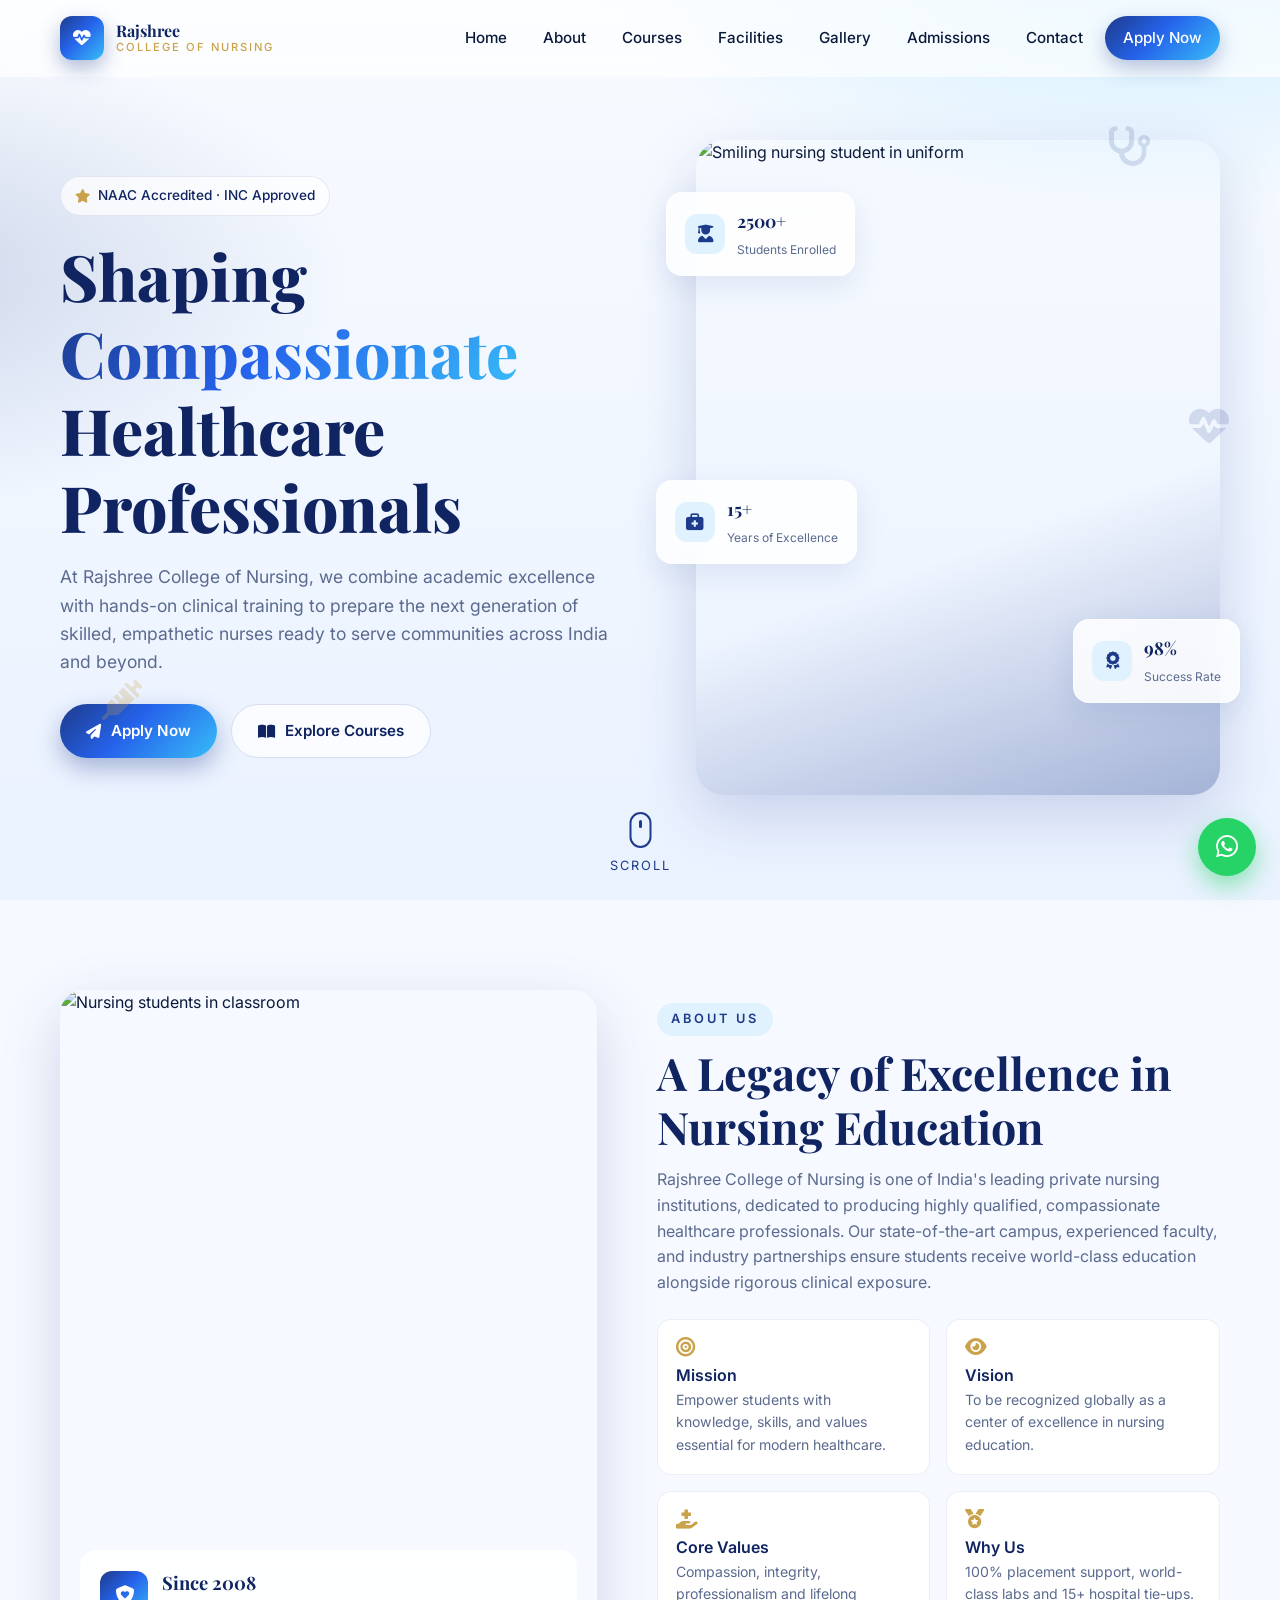
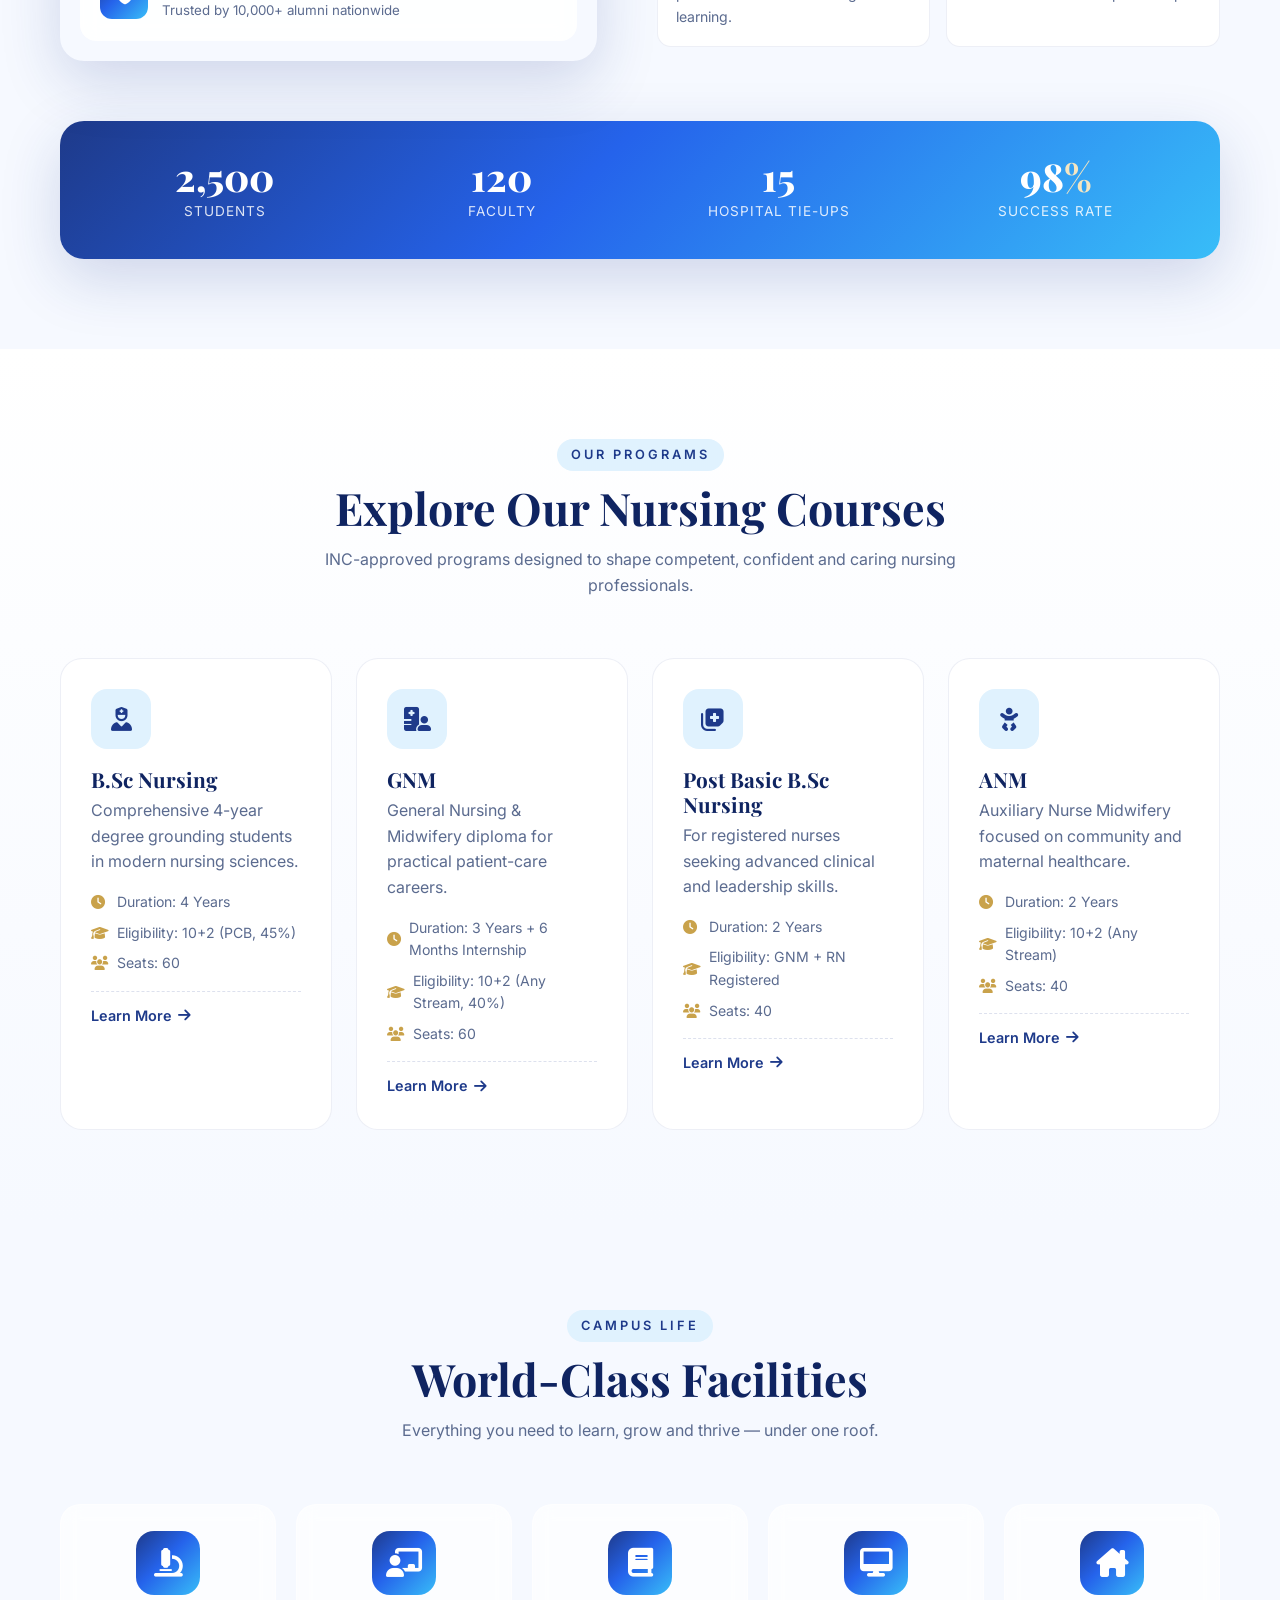
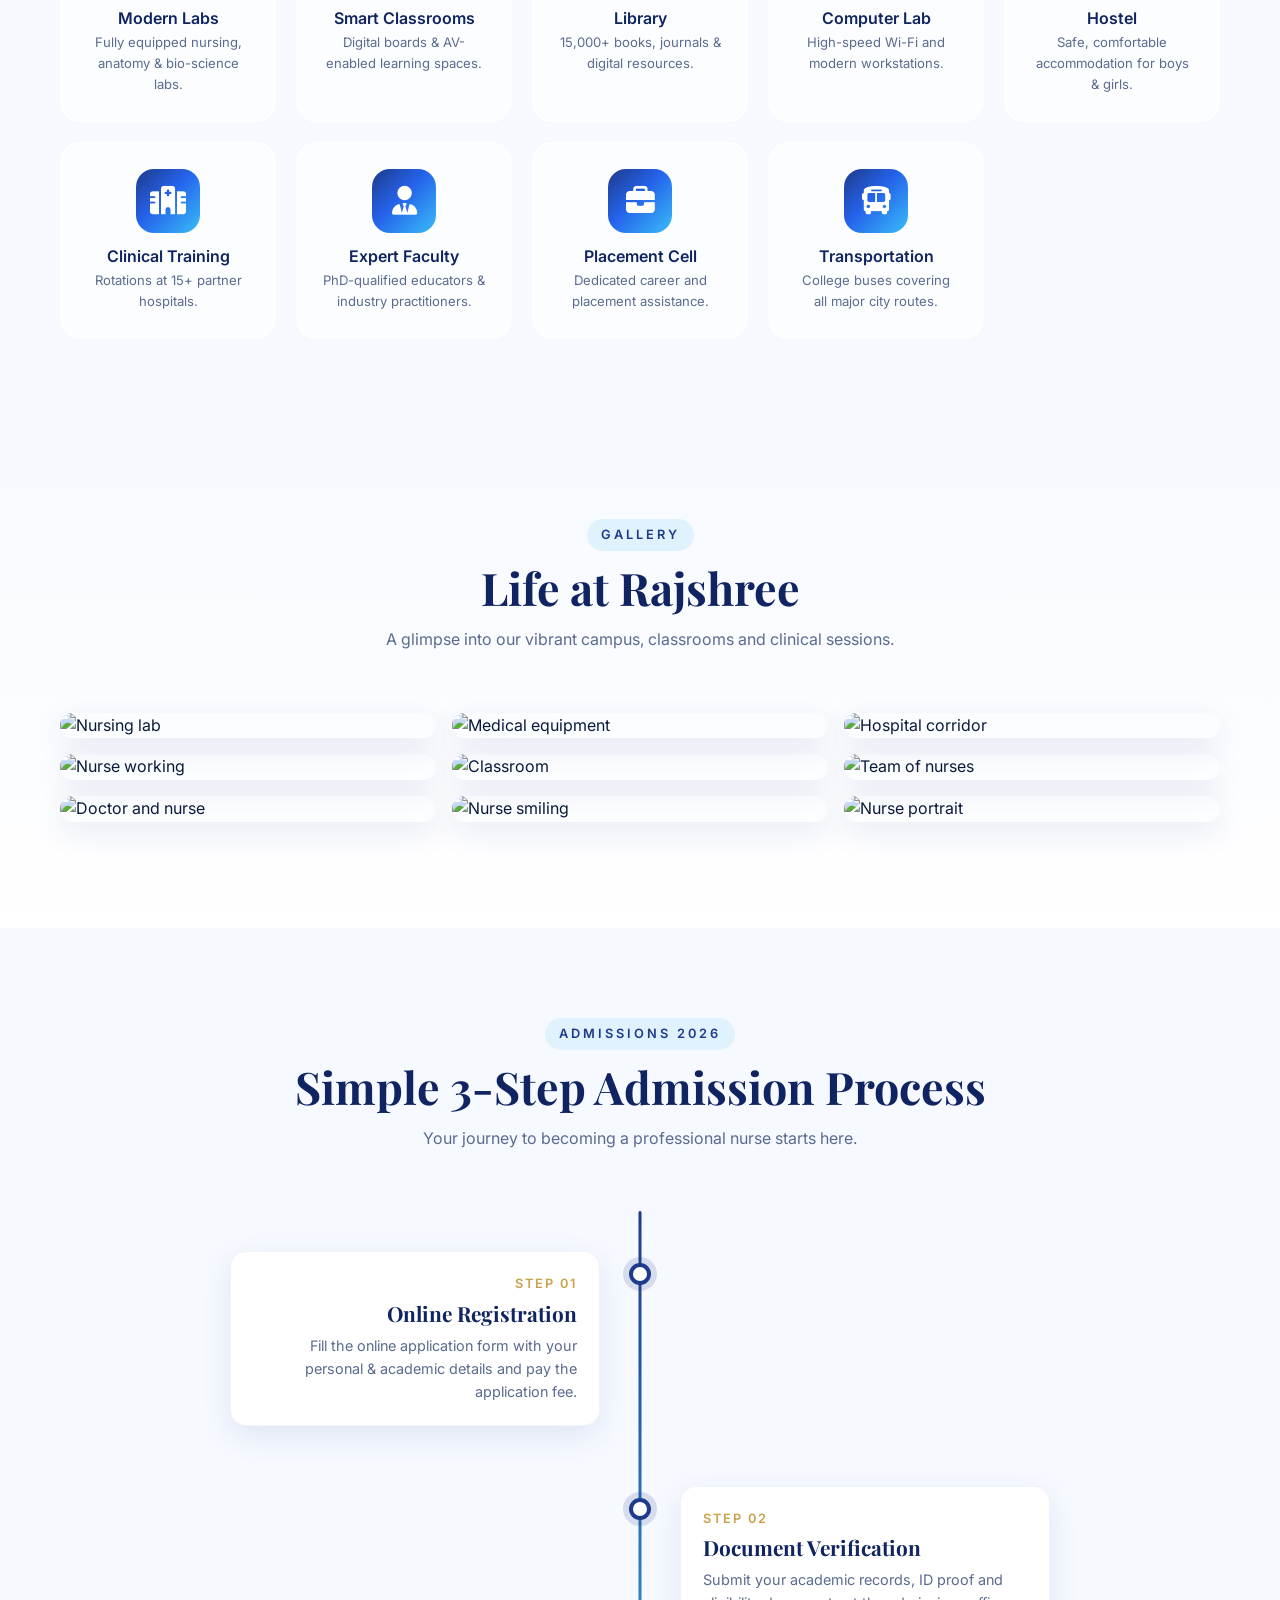
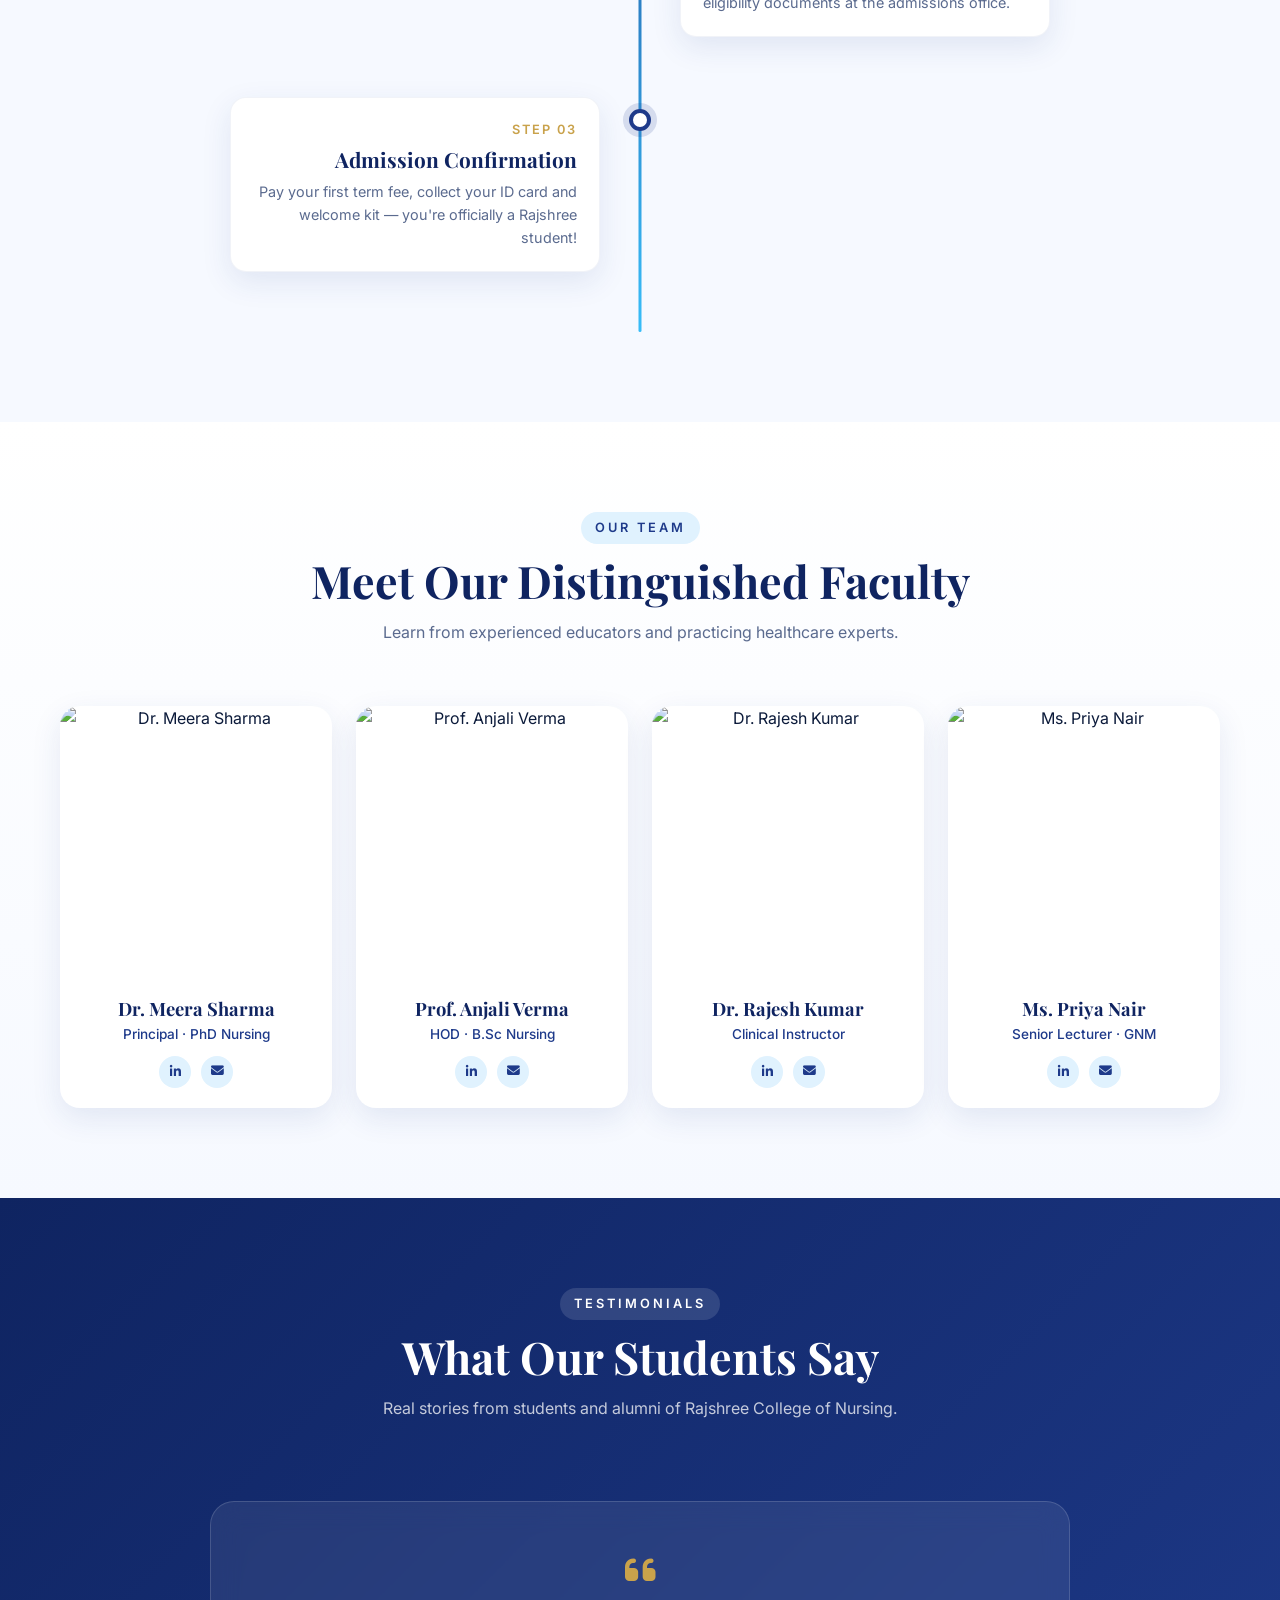
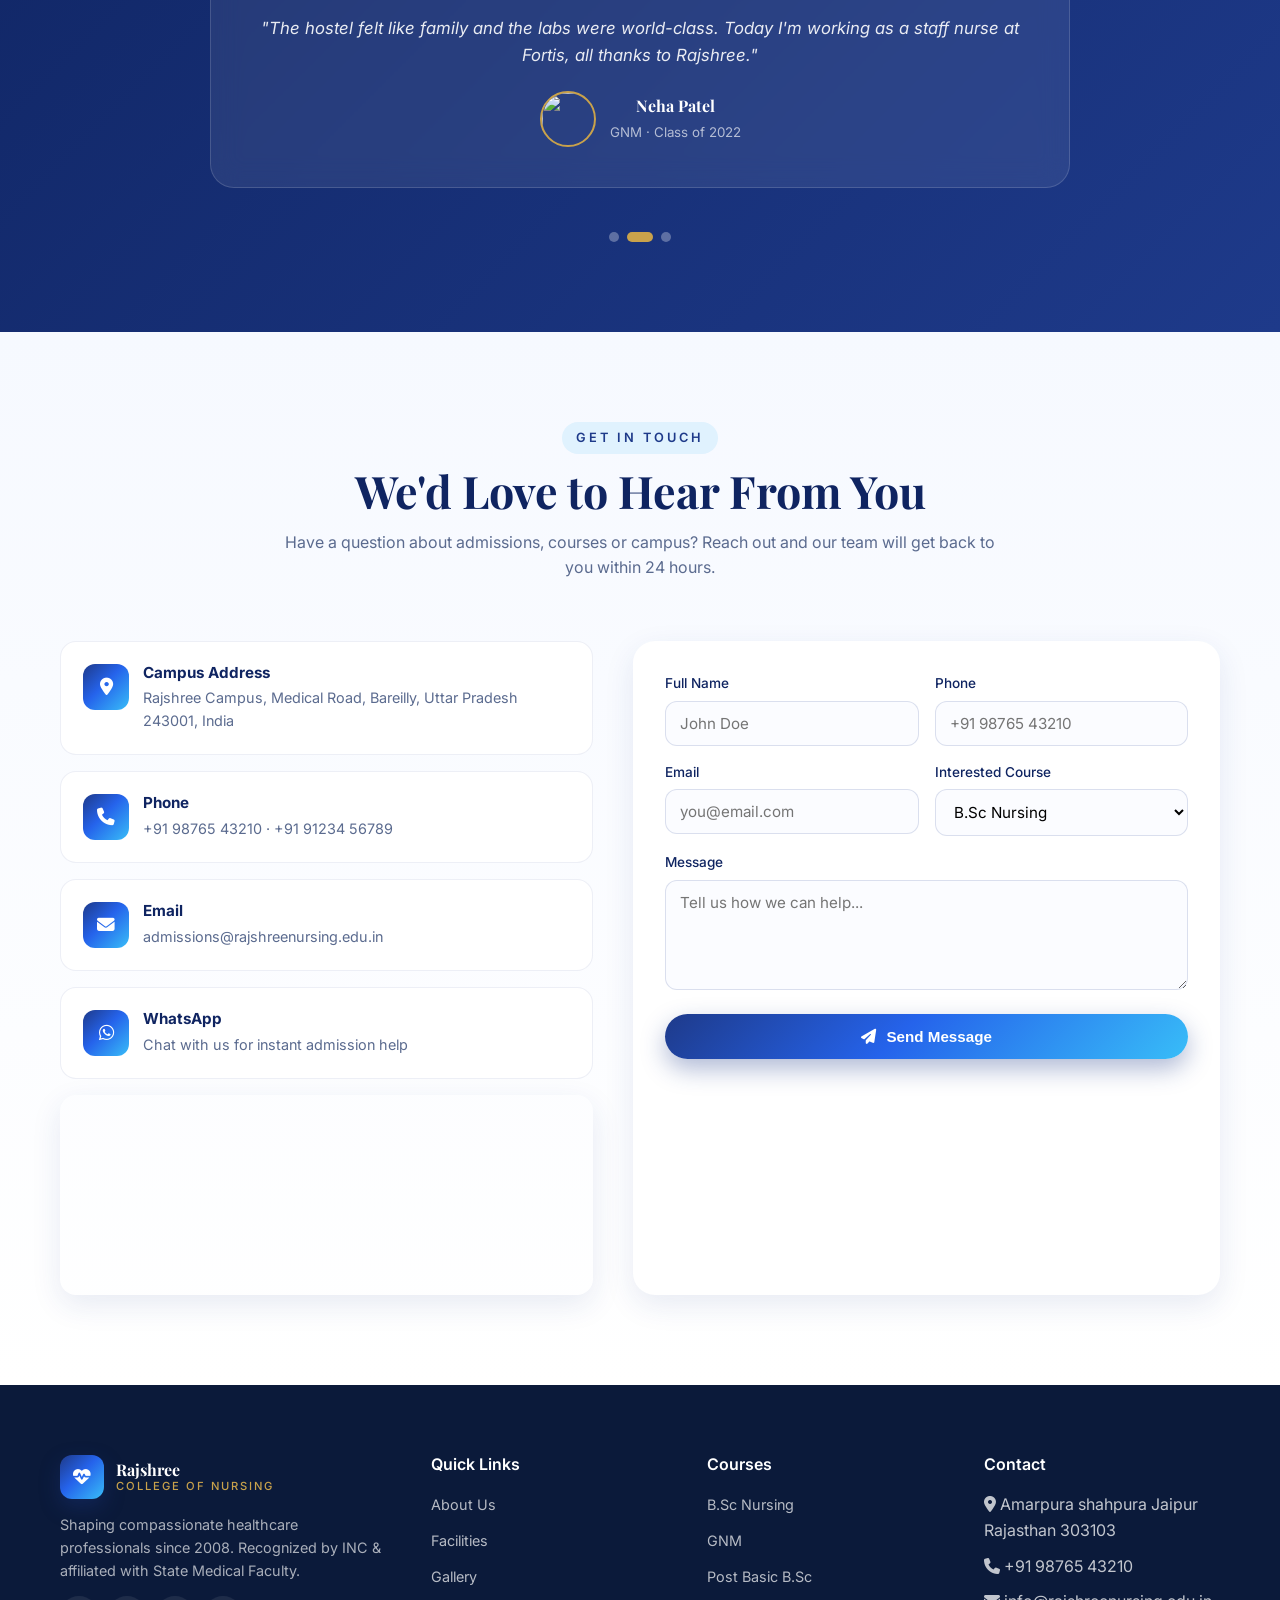
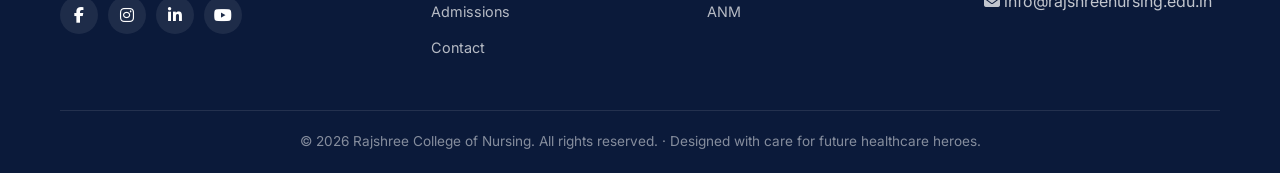
==== commit a4207a31: "Update contact location in index.html" ====
--- a/index.html
+++ b/index.html
@@ -766,7 +766,7 @@
       <div>
         <h4>Contact</h4>
         <ul>
-          <li><i class="fa-solid fa-location-dot"></i> Bareilly, U.P.</li>
+          <li><i class="fa-solid fa-location-dot"></i> Amarpura shahpura Jaipur Rajasthan 303103</li>
           <li><i class="fa-solid fa-phone"></i> +91 98765 43210</li>
           <li><i class="fa-solid fa-envelope"></i> info@rajshreenursing.edu.in</li>
         </ul>
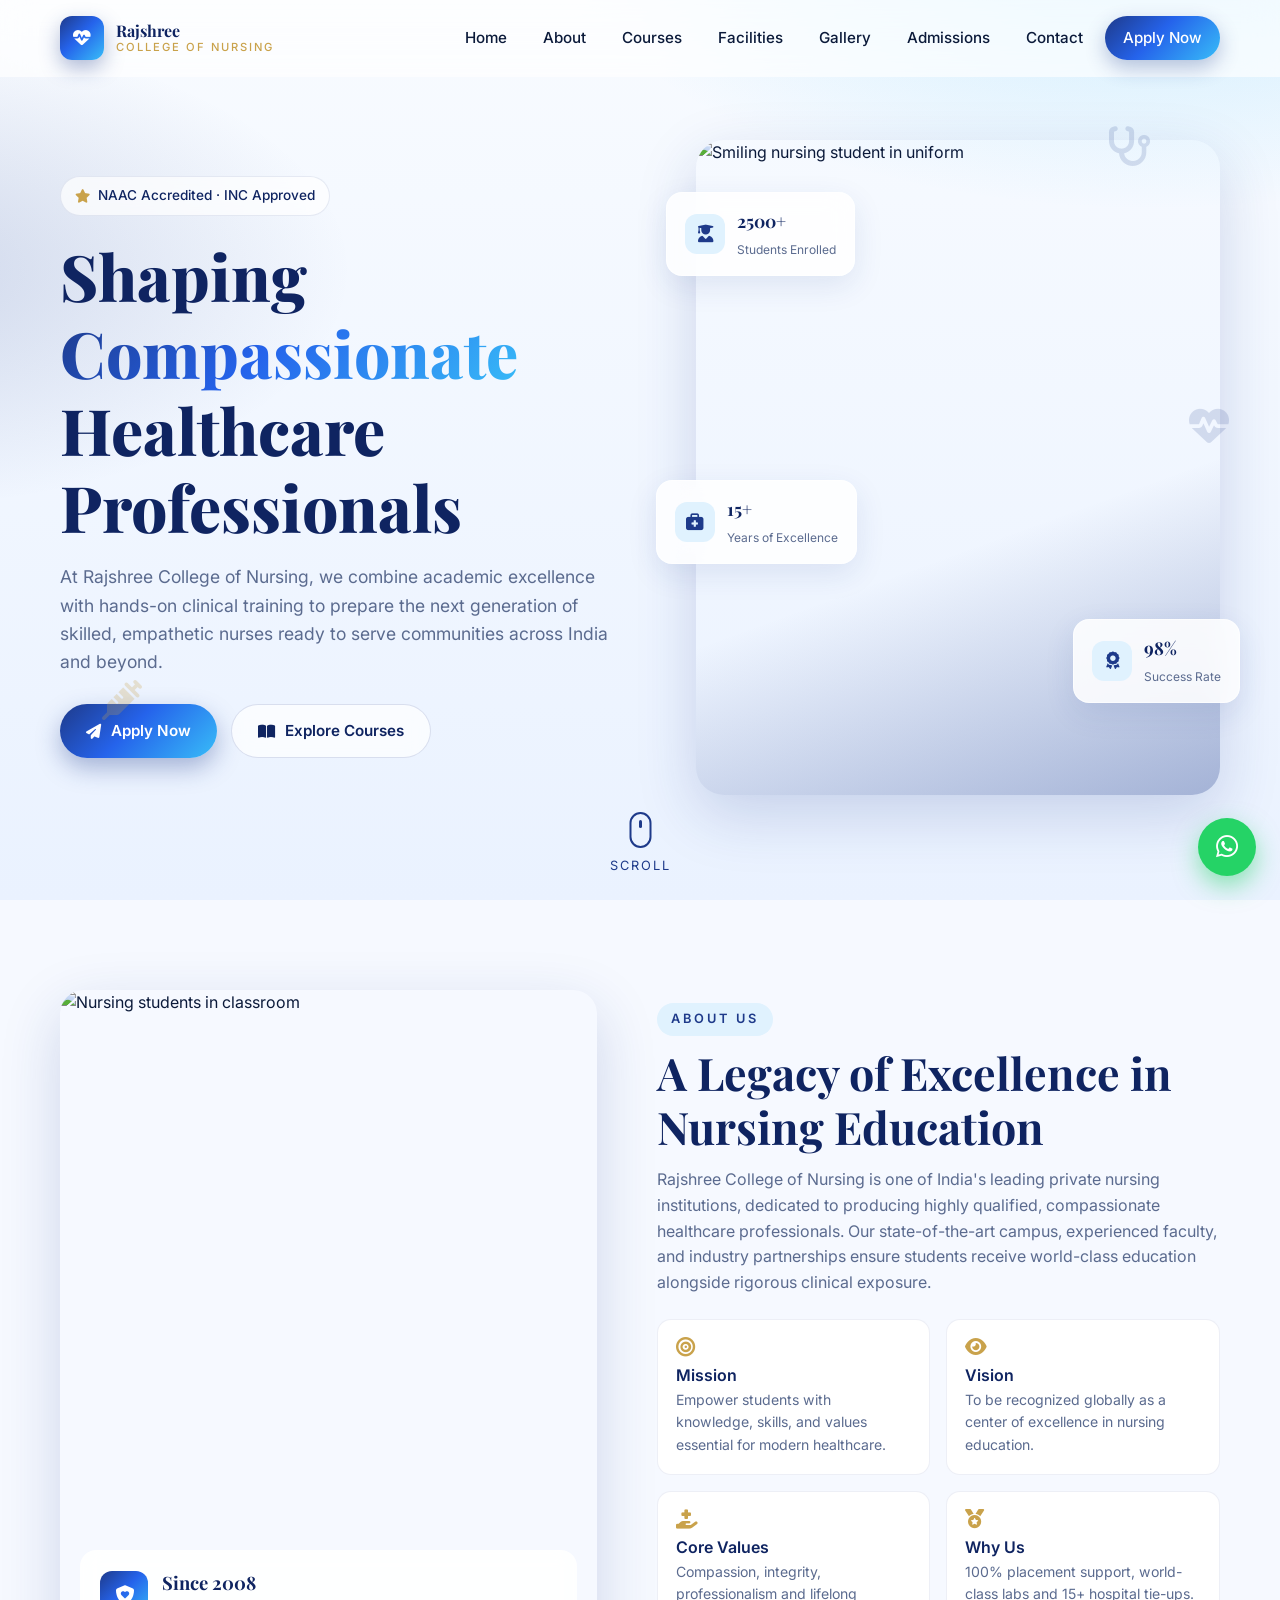
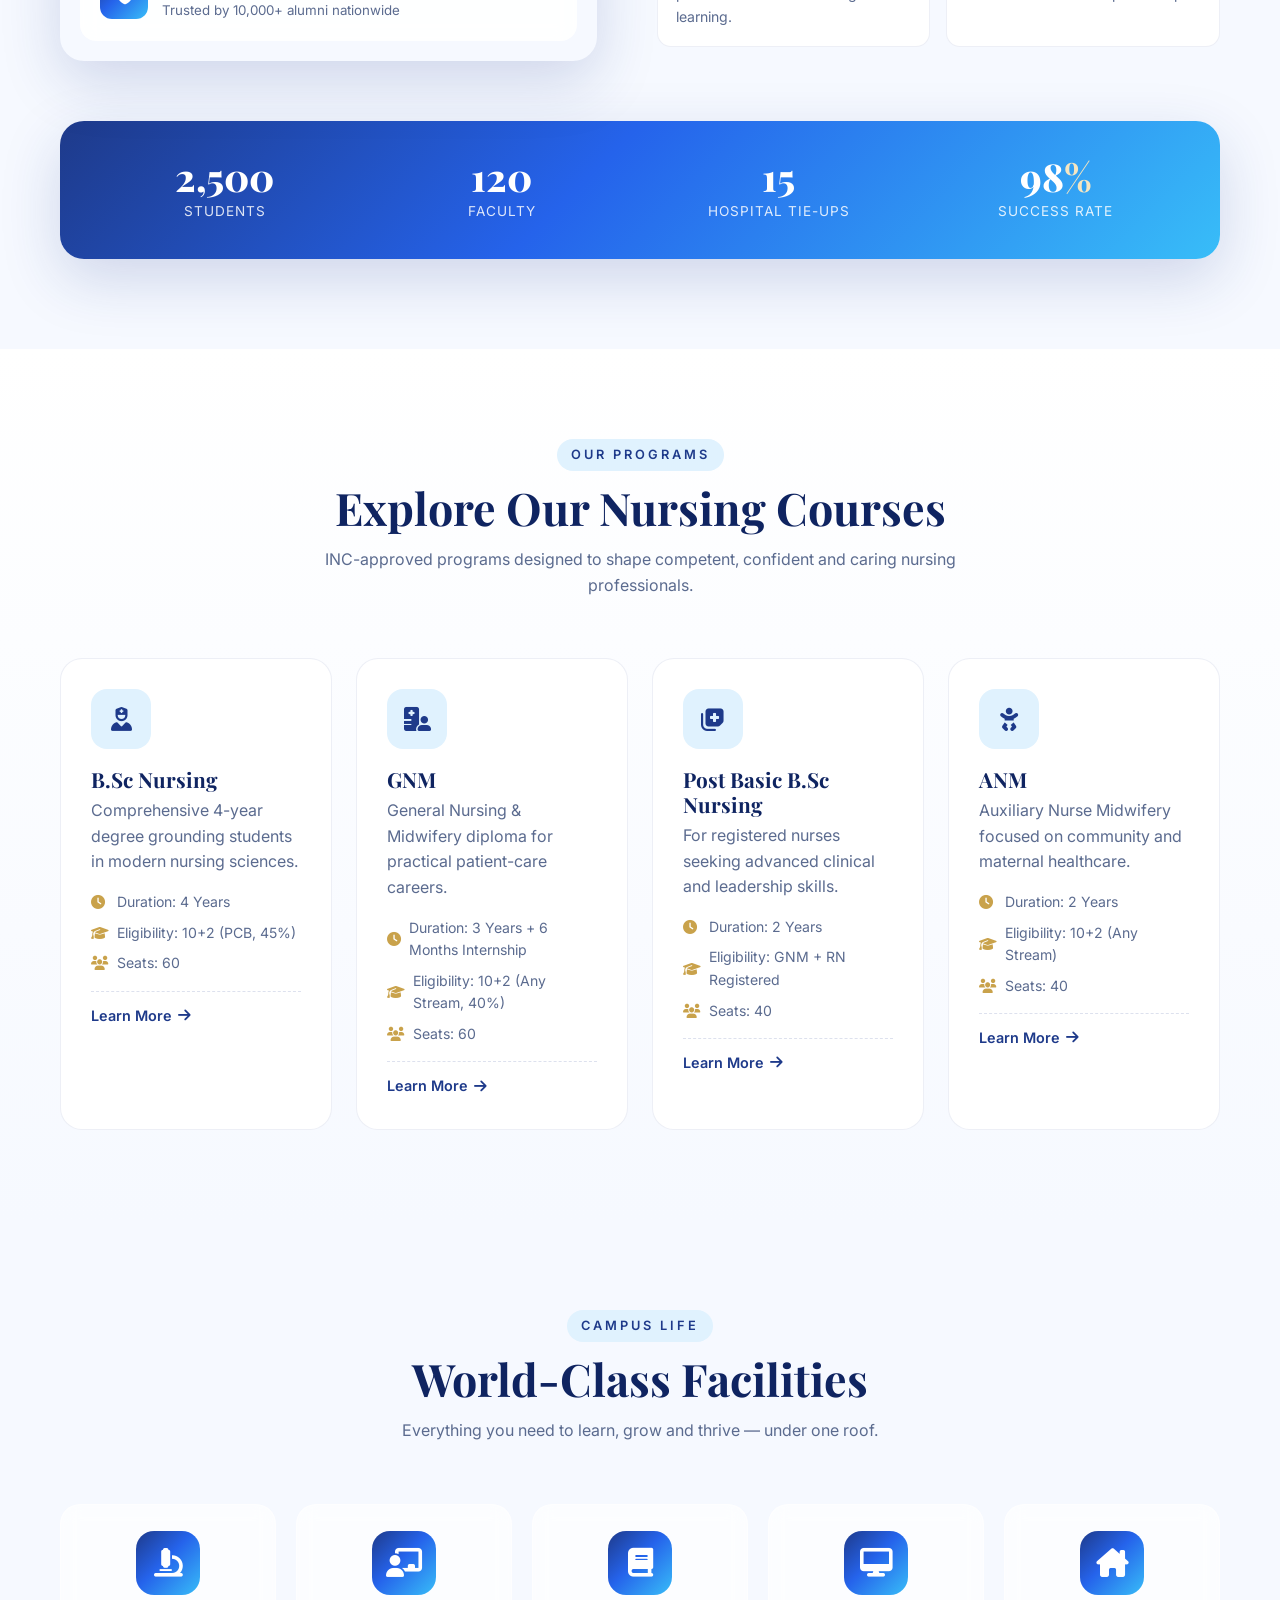
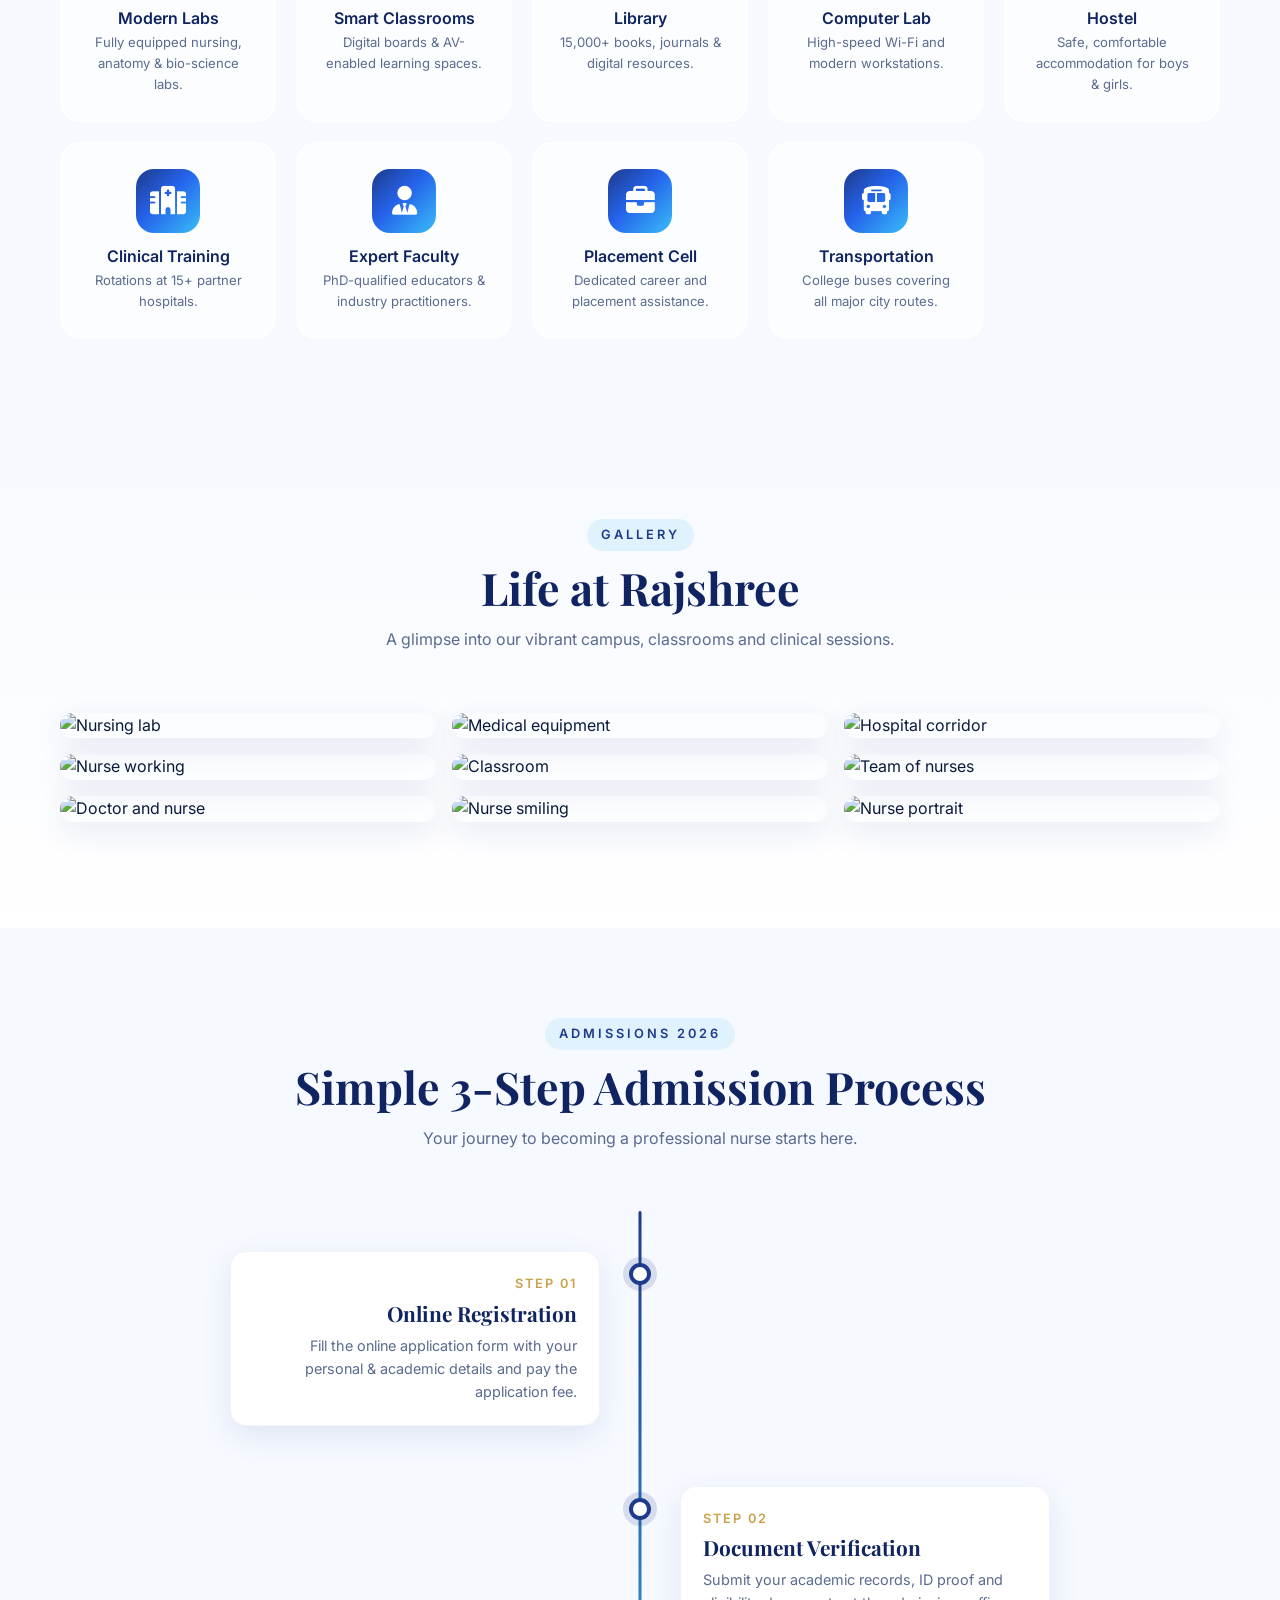
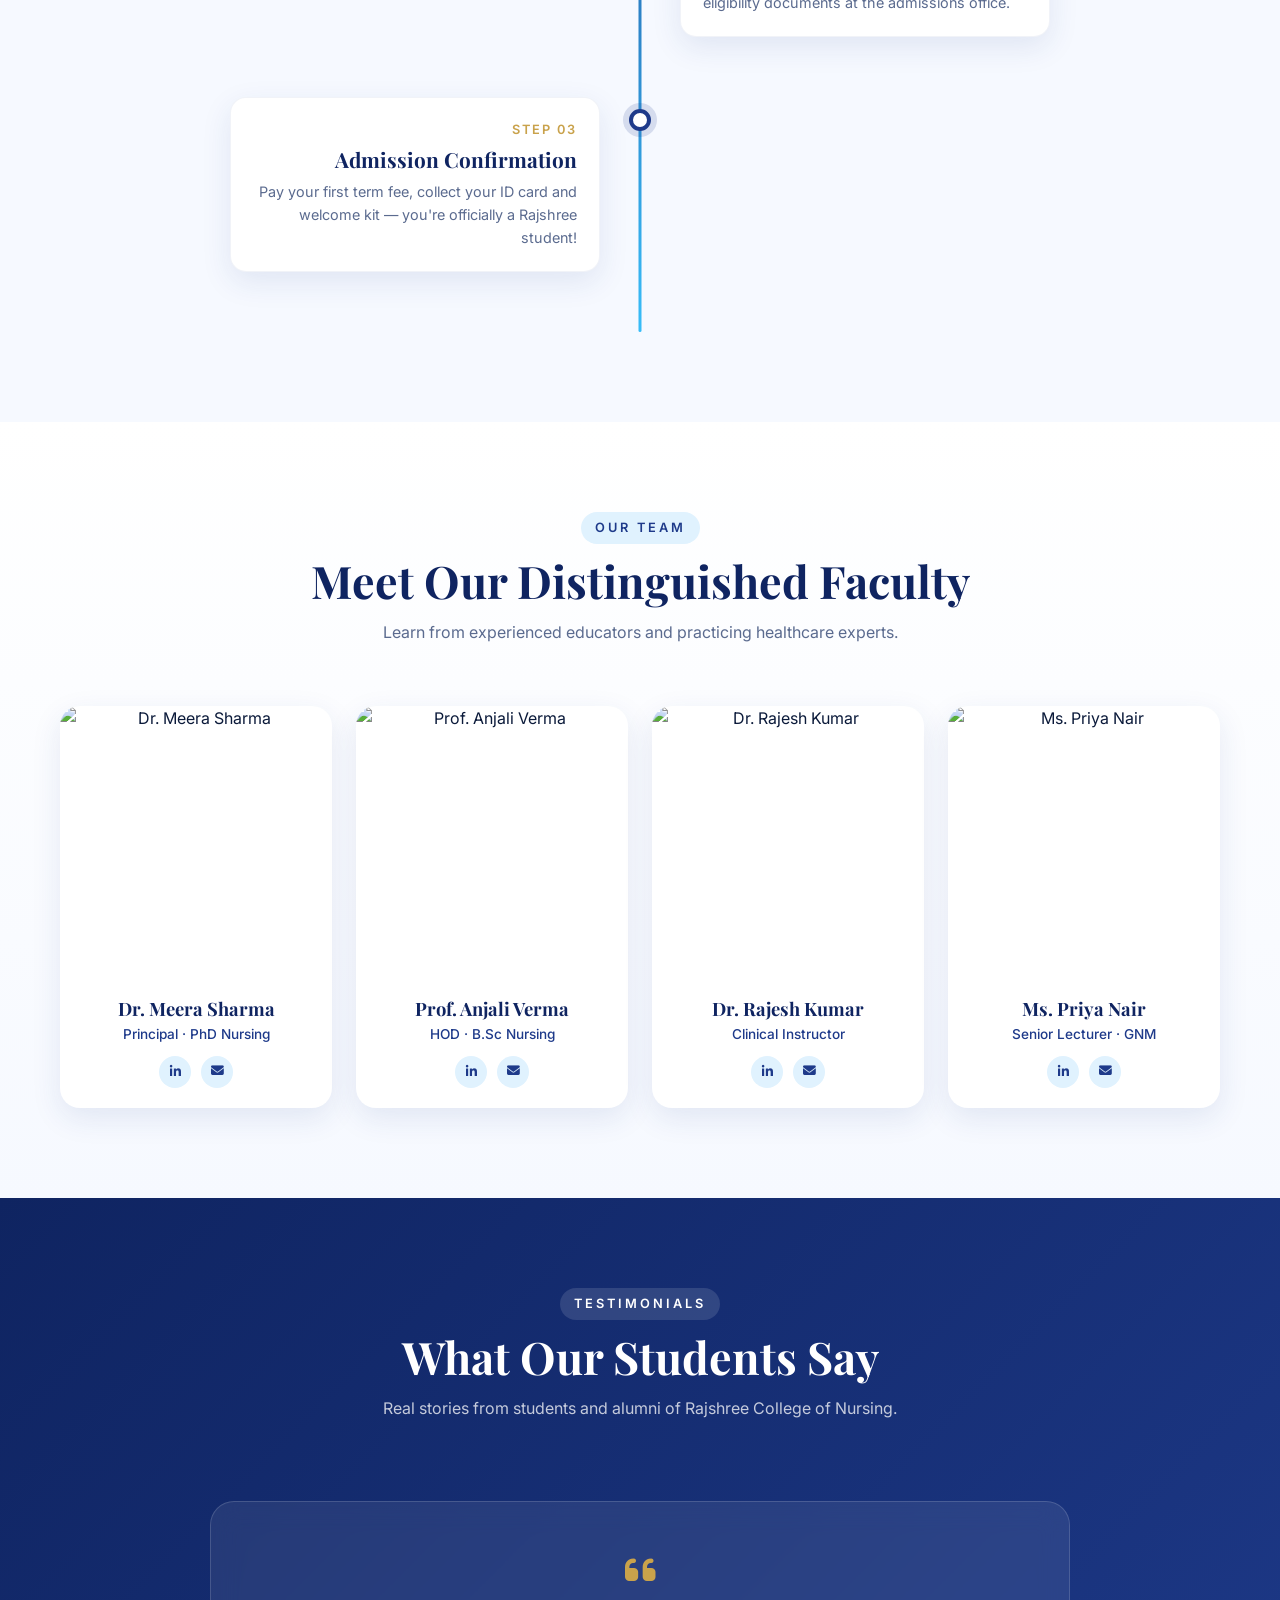
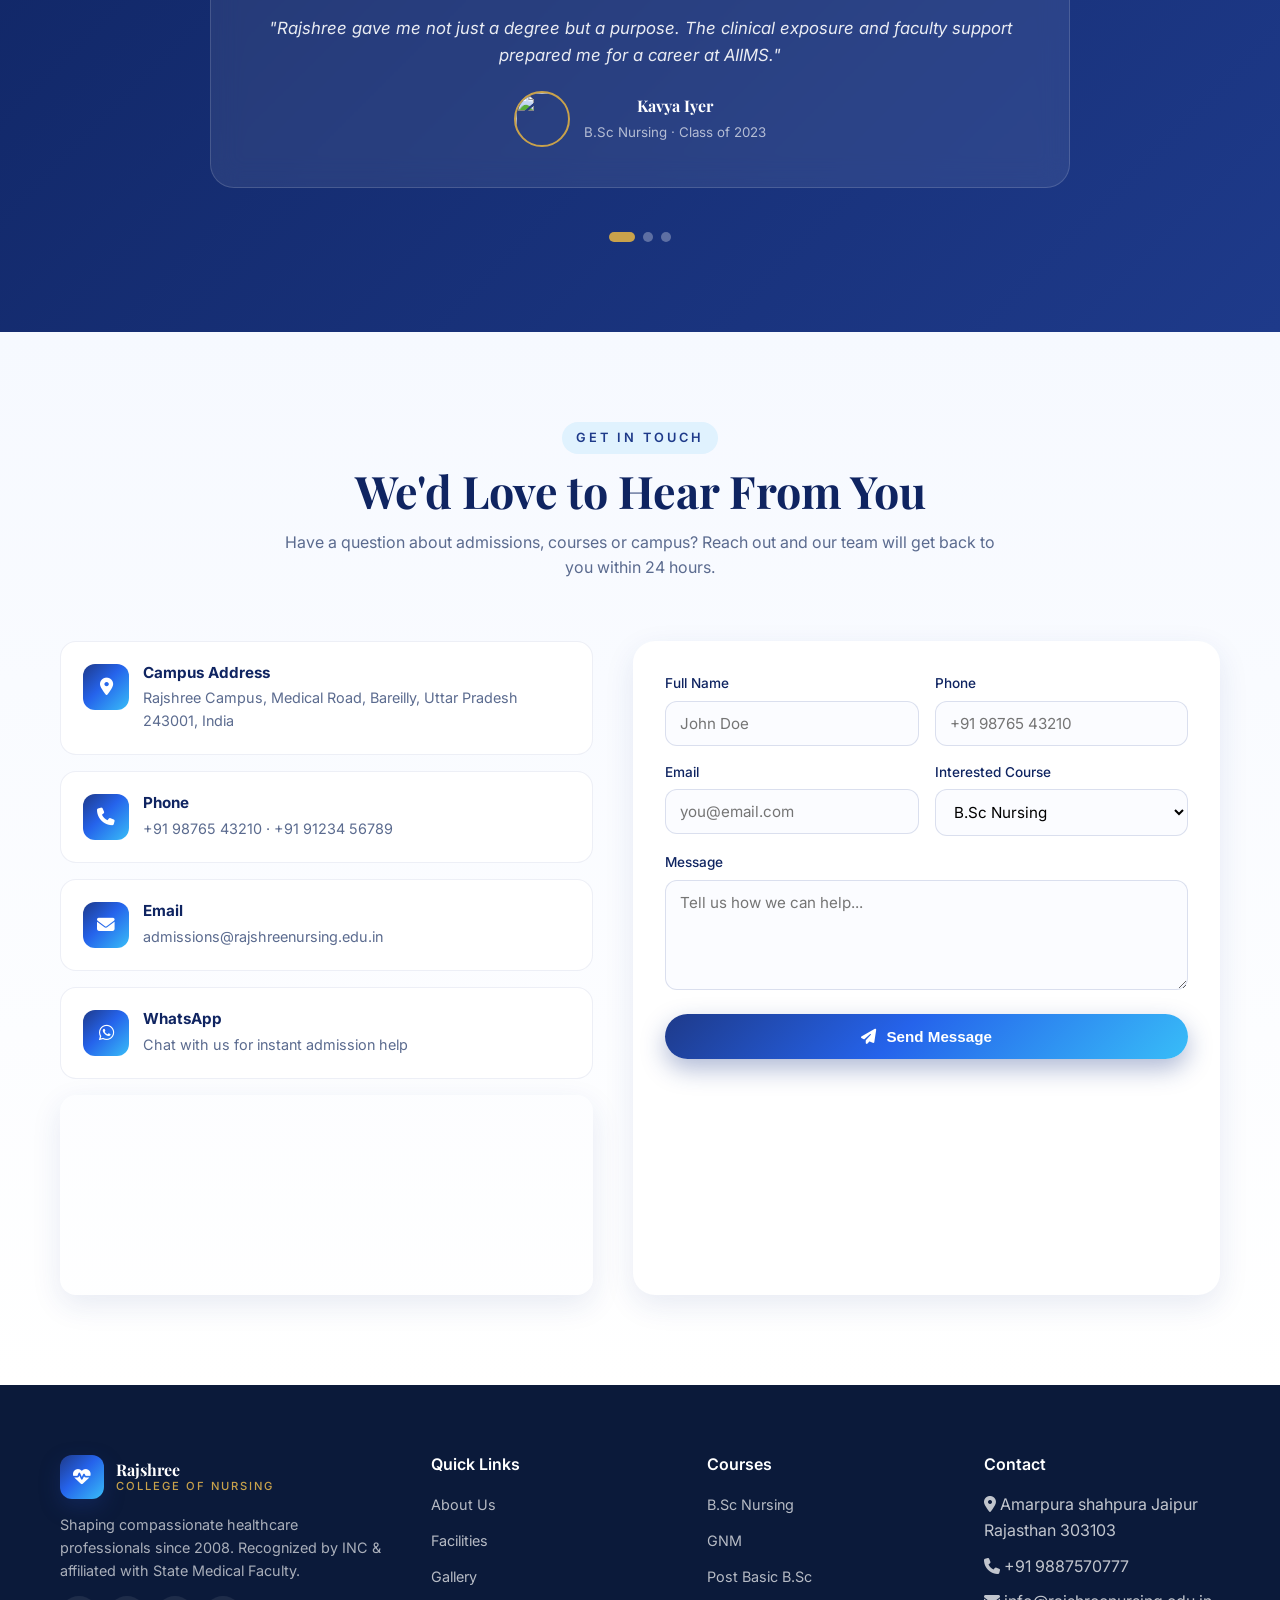
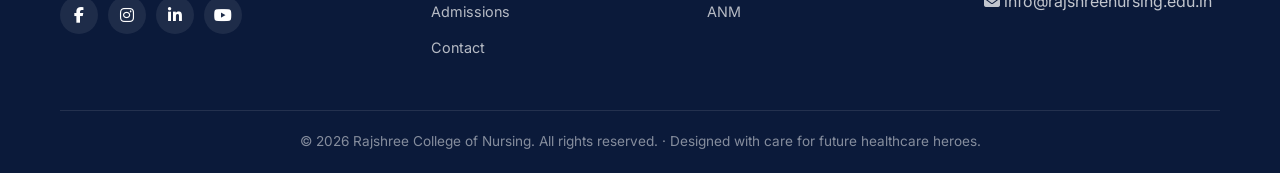
==== commit abdda70a: "Update WhatsApp contact numbers in index.html" ====
--- a/index.html
+++ b/index.html
@@ -725,7 +725,7 @@
 </section>
 
 <!-- WhatsApp -->
-<a class="wa" href="https://wa.me/919876543210" target="_blank" aria-label="WhatsApp"><i class="fa-brands fa-whatsapp"></i></a>
+<a class="wa" href="https://wa.me/919887570777" target="_blank" aria-label="WhatsApp"><i class="fa-brands fa-whatsapp"></i></a>
 
 <!-- Lightbox -->
 <div class="lightbox" id="lightbox"><button class="close" id="lbClose">&times;</button><img id="lbImg" alt=""></div>
@@ -767,7 +767,7 @@
         <h4>Contact</h4>
         <ul>
           <li><i class="fa-solid fa-location-dot"></i> Amarpura shahpura Jaipur Rajasthan 303103</li>
-          <li><i class="fa-solid fa-phone"></i> +91 98765 43210</li>
+          <li><i class="fa-solid fa-phone"></i> +91 9887570777</li>
           <li><i class="fa-solid fa-envelope"></i> info@rajshreenursing.edu.in</li>
         </ul>
       </div>
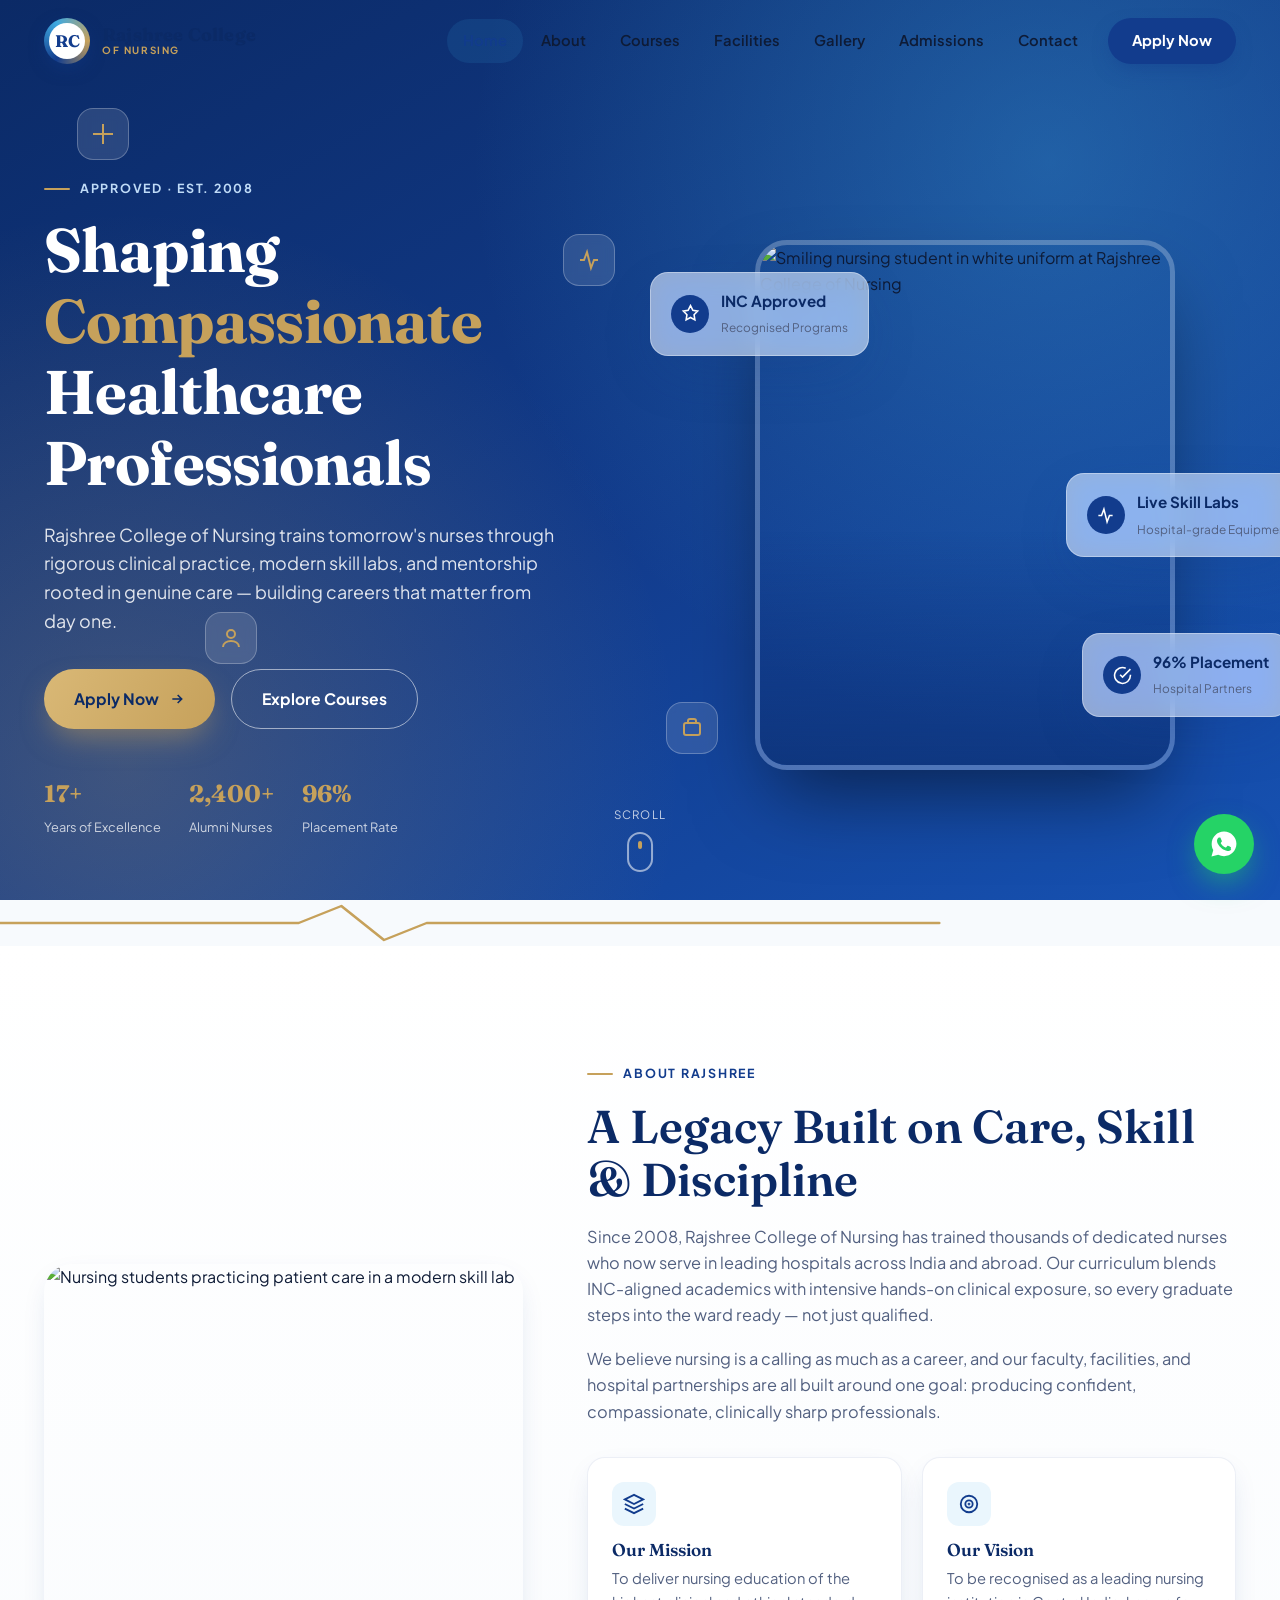
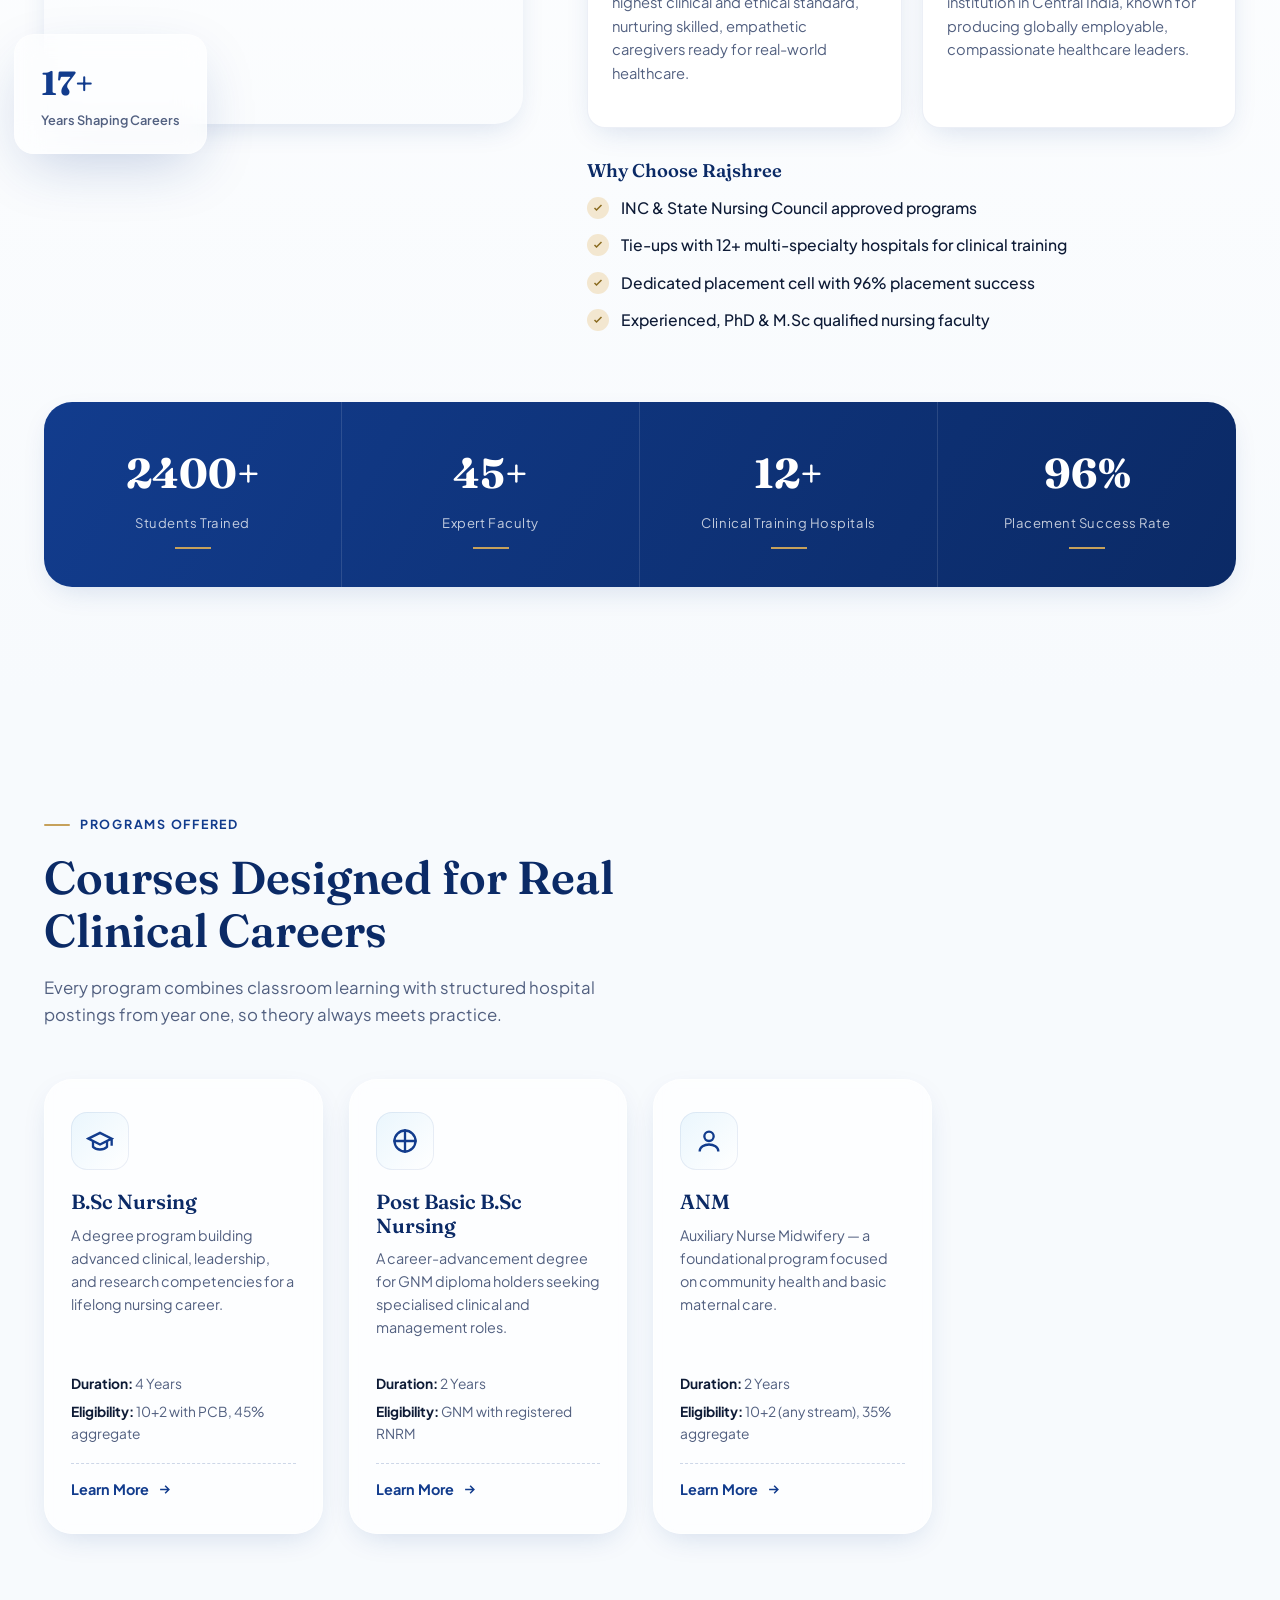
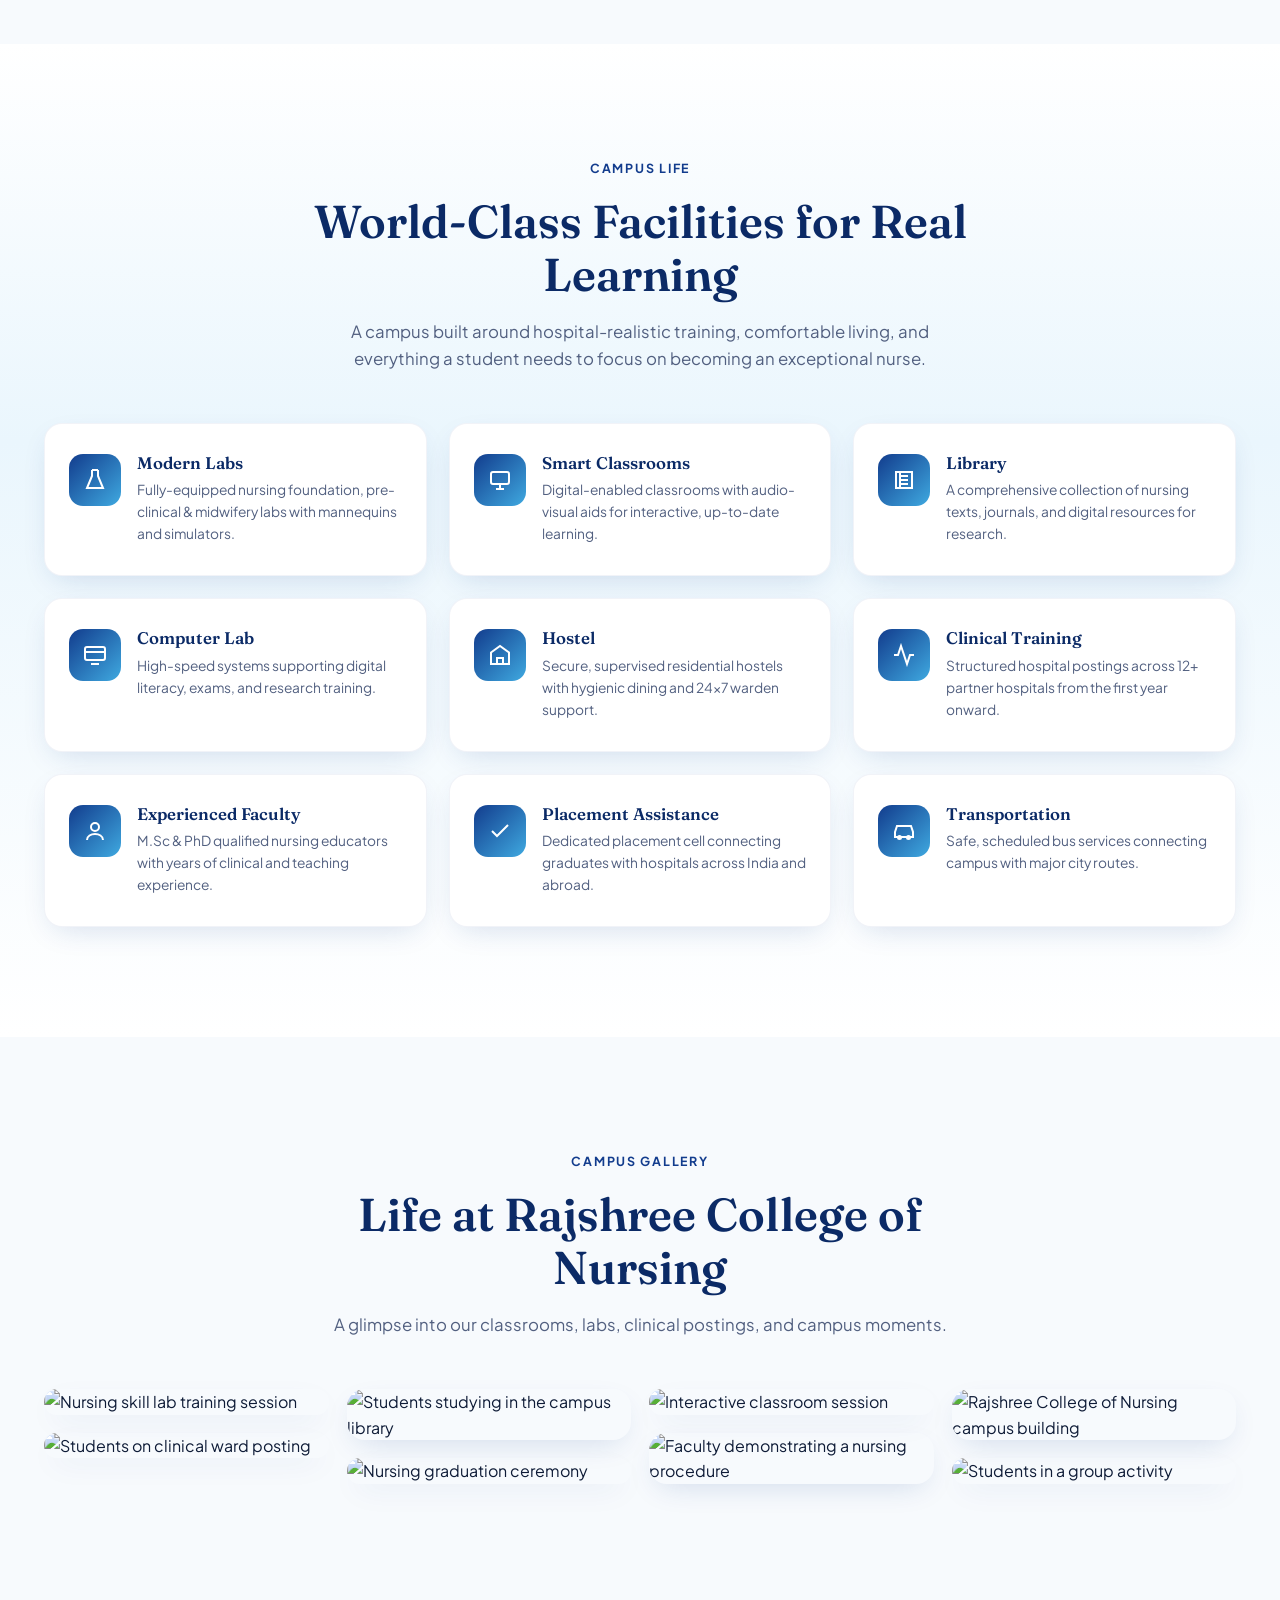
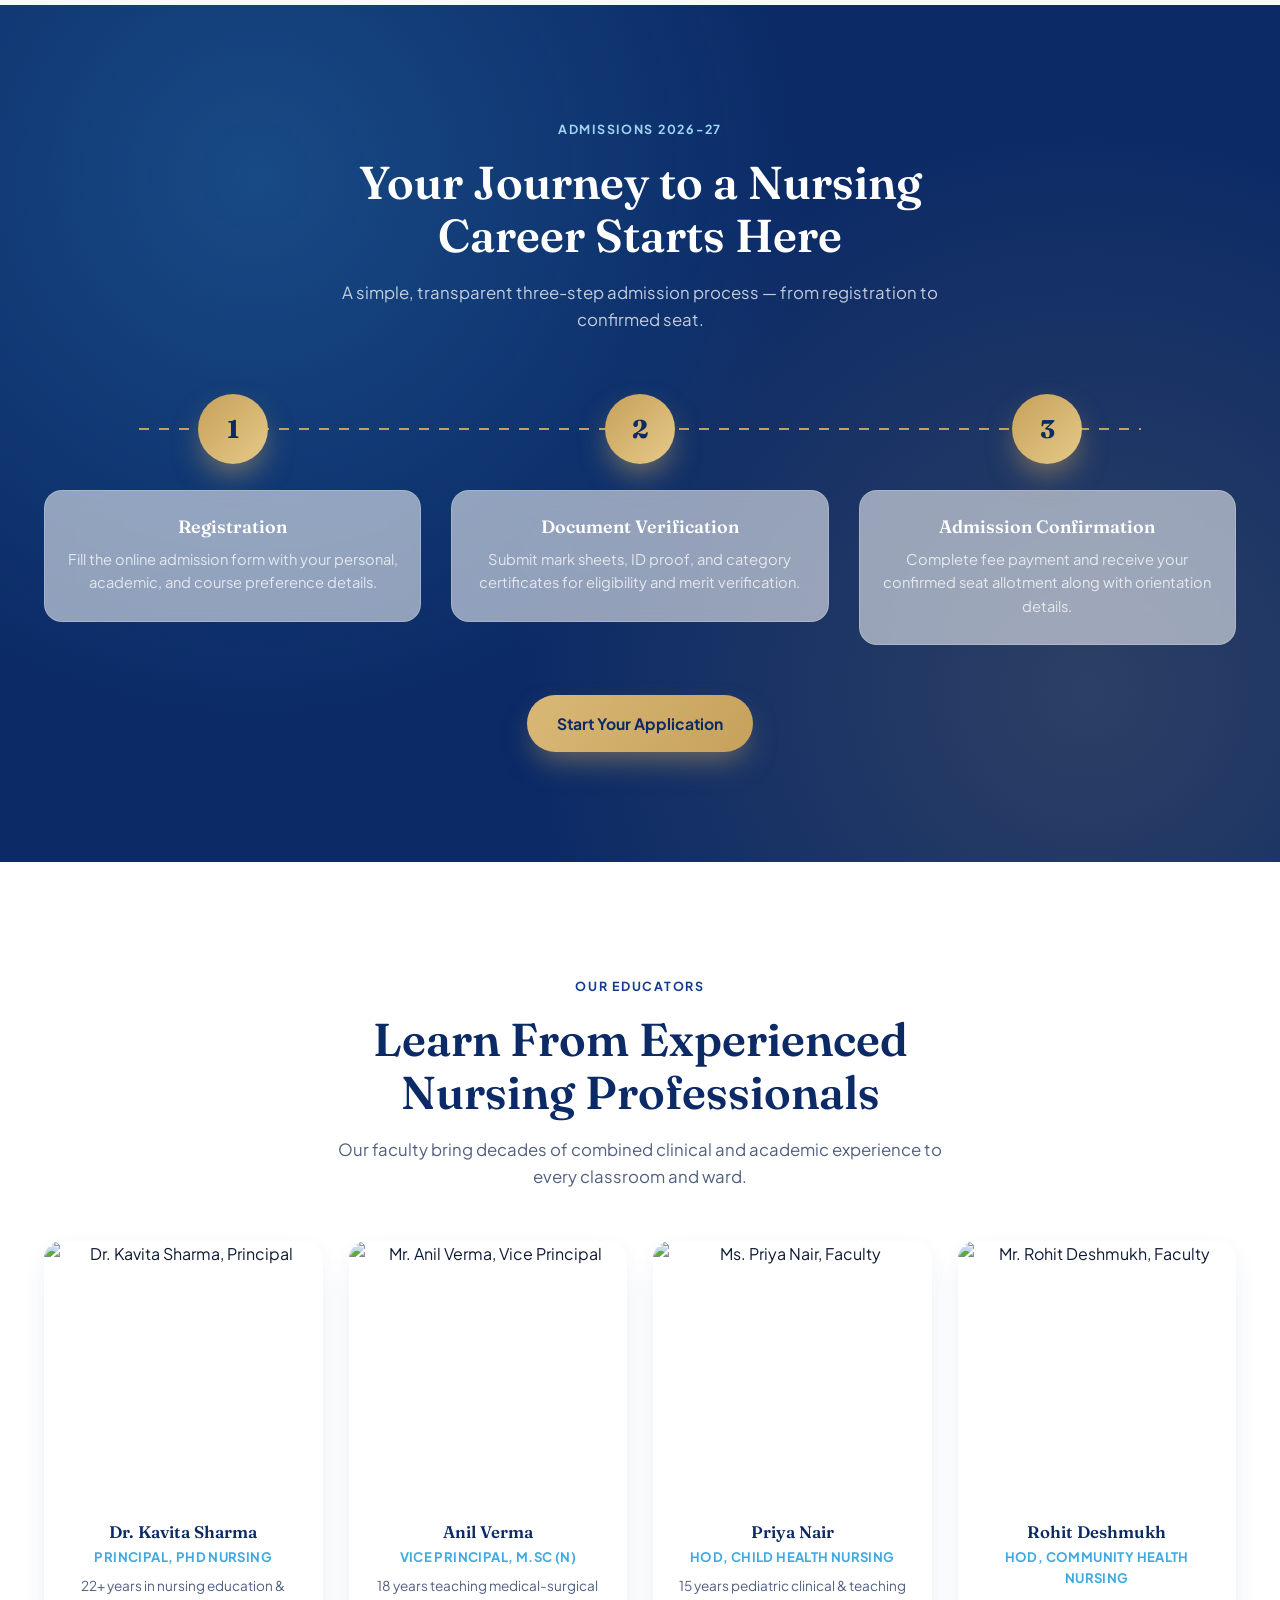
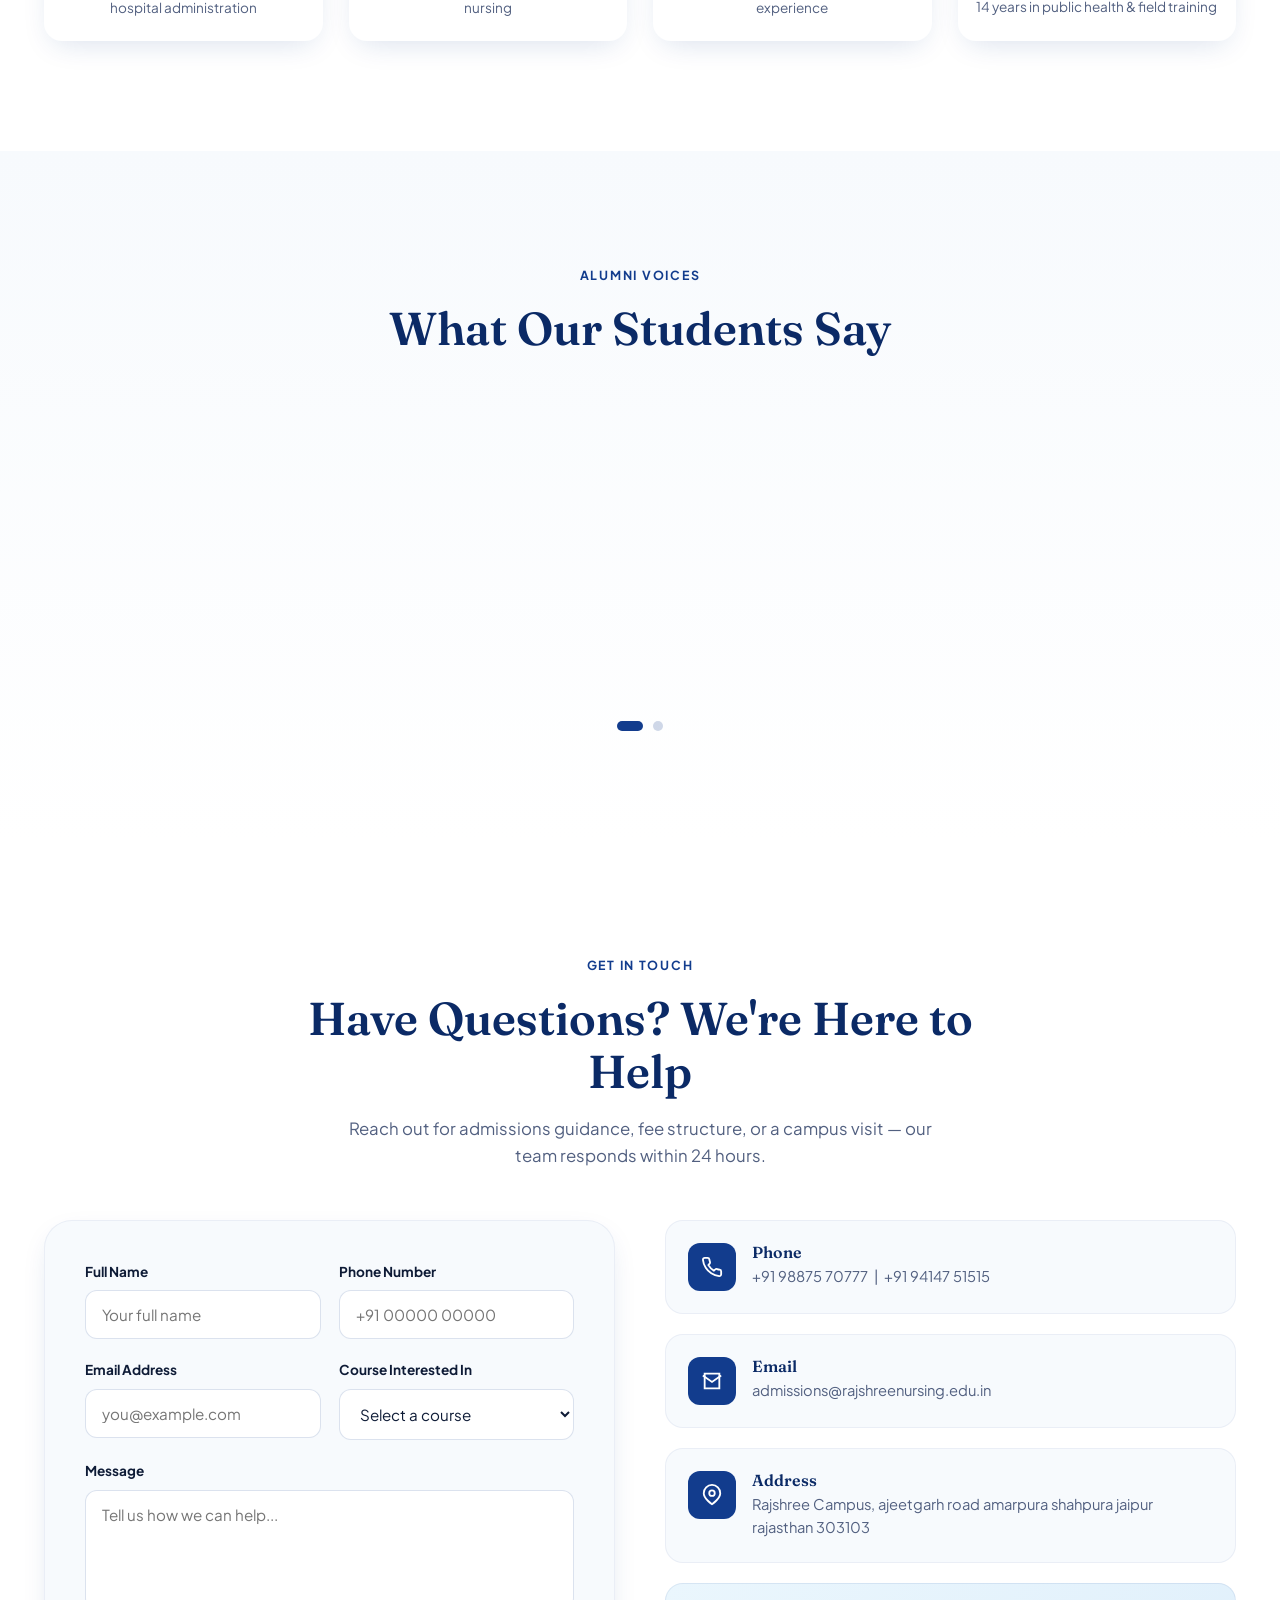
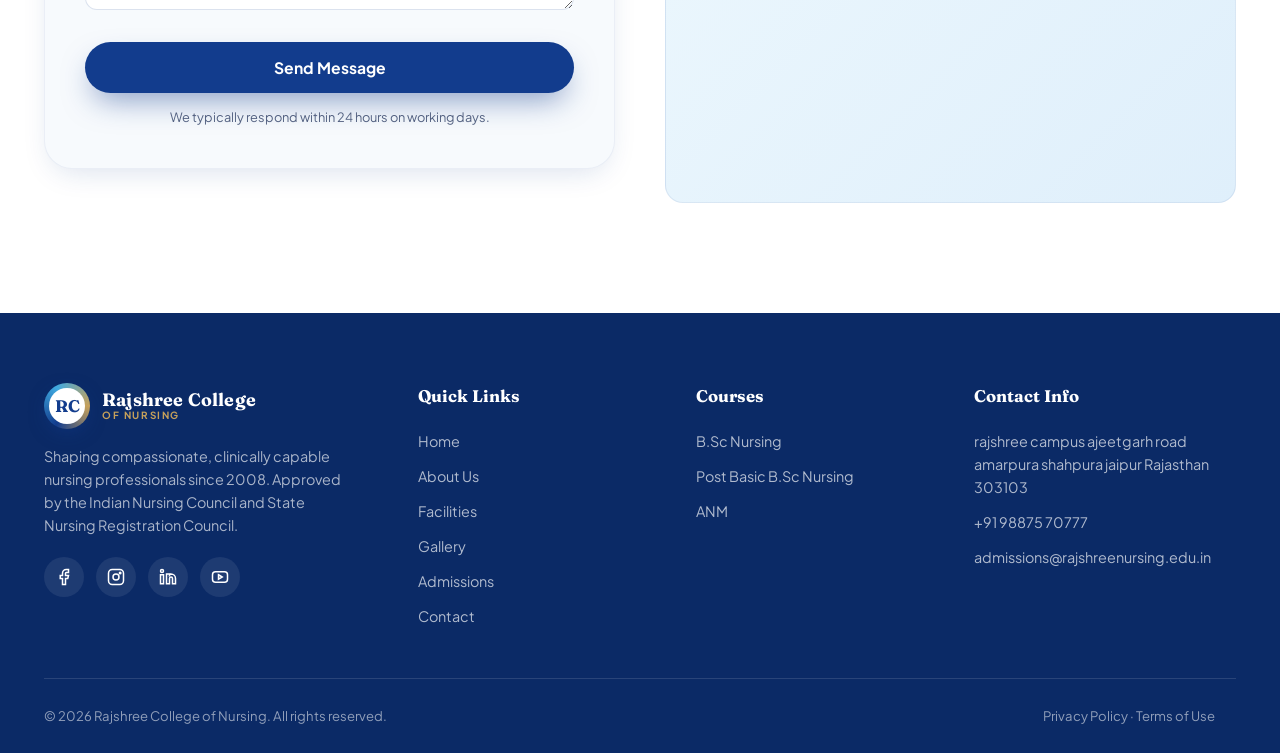
==== commit 3d728066: "Rename index (29).html to index.html" ====
--- a/index.html
+++ b/index.html
@@ -1,421 +1,627 @@
 <!DOCTYPE html>
 <html lang="en">
 <head>
-<meta charset="UTF-8" />
-<meta name="viewport" content="width=device-width, initial-scale=1.0" />
-<meta name="description" content="Rajshree College of Nursing — Shaping compassionate healthcare professionals through world-class nursing education, modern facilities, and clinical excellence." />
-<meta name="keywords" content="Rajshree College of Nursing, GNM, B.Sc Nursing, ANM, Post Basic B.Sc Nursing, Nursing College India, Nursing Admissions" />
-<meta name="author" content="Rajshree College of Nursing" />
-<meta property="og:title" content="Rajshree College of Nursing — Shaping Compassionate Healthcare Professionals" />
-<meta property="og:description" content="Premier nursing institution offering GNM, B.Sc Nursing, Post Basic B.Sc Nursing and ANM programs with modern labs, expert faculty and 100% placement assistance." />
-<meta property="og:type" content="website" />
-<title>Rajshree College of Nursing — Shaping Compassionate Healthcare Professionals</title>
+<meta charset="UTF-8">
+<meta name="viewport" content="width=device-width, initial-scale=1.0">
+<title>Rajshree College of Nursing | Shaping Compassionate Healthcare Professionals</title>
+<meta name="description" content="Rajshree College of Nursing — premier institution for B.Sc Nursing, Post Basic B.Sc Nursing and ANM programs. NCI &amp; INC approved, modern labs, 96% placement assistance.">
+<meta name="keywords" content="nursing college, B.Sc Nursing, ANM, Post Basic Nursing, nursing admission India">
+<meta property="og:title" content="Rajshree College of Nursing">
+<meta property="og:description" content="Shaping Compassionate Healthcare Professionals since 2008.">
+<meta property="og:type" content="website">
 <link rel="preconnect" href="https://fonts.googleapis.com">
 <link rel="preconnect" href="https://fonts.gstatic.com" crossorigin>
-<link href="https://fonts.googleapis.com/css2?family=Playfair+Display:wght@600;700;800&family=Inter:wght@300;400;500;600;700&display=swap" rel="stylesheet">
-<link rel="stylesheet" href="https://cdnjs.cloudflare.com/ajax/libs/font-awesome/6.5.0/css/all.min.css">
+<link href="https://fonts.googleapis.com/css2?family=Fraunces:opsz,wght@9..144,300;9..144,500;9..144,600;9..144,700;9..144,800&family=Plus+Jakarta+Sans:wght@300;400;500;600;700;800&display=swap" rel="stylesheet">
 <style>
+/* ============ RESET & TOKENS ============ */
+*,*::before,*::after{margin:0;padding:0;box-sizing:border-box;}
 :root{
-  --white:#ffffff;
-  --royal:#1e3a8a;
-  --royal-deep:#0f2461;
-  --sky:#38bdf8;
-  --sky-soft:#e0f2fe;
-  --gold:#c9a24b;
-  --gold-soft:#f5e6c1;
-  --ink:#0b1a3a;
-  --muted:#5b6b8f;
-  --bg:#f6f9ff;
-  --grad:linear-gradient(135deg,#1e3a8a 0%,#2563eb 45%,#38bdf8 100%);
-  --grad-gold:linear-gradient(135deg,#c9a24b 0%,#f5e6c1 100%);
-  --shadow-soft:0 10px 30px rgba(30,58,138,.10);
-  --shadow-lg:0 20px 60px rgba(30,58,138,.18);
-  --radius:18px;
-}
-*{margin:0;padding:0;box-sizing:border-box}
-html{scroll-behavior:smooth}
+  --royal: #123C8D;
+  --royal-dark: #0B2A66;
+  --sky: #3FA9E0;
+  --sky-light: #EAF6FD;
+  --gold: #C6A15B;
+  --gold-light: #F3E7D0;
+  --navy-text: #0E1B36;
+  --slate: #526080;
+  --white: #FFFFFF;
+  --off-white: #F7FAFD;
+  --glass-bg: rgba(255,255,255,0.55);
+  --glass-border: rgba(255,255,255,0.35);
+  --shadow-soft: 0 20px 60px -15px rgba(18,60,141,0.25);
+  --shadow-card: 0 10px 30px -10px rgba(18,60,141,0.18);
+  --radius-lg: 28px;
+  --radius-md: 18px;
+  --radius-sm: 10px;
+  --font-display: 'Fraunces', serif;
+  --font-body: 'Plus Jakarta Sans', sans-serif;
+  --ease: cubic-bezier(.22,.9,.32,1.1);
+}
+html{scroll-behavior:smooth;}
 body{
-  font-family:'Inter',sans-serif;
-  color:var(--ink);
-  background:var(--bg);
+  font-family: var(--font-body);
+  color: var(--navy-text);
+  background: var(--off-white);
+  overflow-x:hidden;
   line-height:1.6;
-  overflow-x:hidden;
-}
-h1,h2,h3,h4{font-family:'Playfair Display',serif;color:var(--royal-deep);line-height:1.2}
-h2{font-size:clamp(1.9rem,4vw,2.8rem);font-weight:700;margin-bottom:.4rem}
-h3{font-size:1.3rem;font-weight:700}
-p{color:var(--muted)}
-img{max-width:100%;display:block}
-a{text-decoration:none;color:inherit}
-.container{max-width:1200px;margin:0 auto;padding:0 20px}
-.section{padding:90px 0;position:relative}
-.section-eyebrow{
-  display:inline-block;font-size:.8rem;letter-spacing:3px;font-weight:600;
-  color:var(--royal);text-transform:uppercase;margin-bottom:10px;
-  background:var(--sky-soft);padding:6px 14px;border-radius:999px;
-}
-.section-head{text-align:center;max-width:720px;margin:0 auto 60px}
-.section-head p{margin-top:12px}
-
-/* Loader */
+  -webkit-font-smoothing:antialiased;
+}
+img{max-width:100%;display:block;}
+a{text-decoration:none;color:inherit;}
+ul{list-style:none;}
+button{font-family:inherit;cursor:pointer;border:none;background:none;}
+h1,h2,h3,h4{font-family:var(--font-display);font-weight:600;color:var(--royal-dark);line-height:1.15;}
+.container{max-width:1240px;margin:0 auto;padding:0 24px;}
+.eyebrow{
+  display:inline-flex;align-items:center;gap:10px;
+  font-size:0.78rem;font-weight:700;letter-spacing:0.14em;text-transform:uppercase;
+  color:var(--royal); margin-bottom:16px;
+}
+.eyebrow::before{
+  content:"";width:26px;height:2px;background:var(--gold);
+  display:inline-block;border-radius:2px;
+}
+.section-title{font-size:clamp(1.9rem, 3.6vw, 2.9rem); margin-bottom:18px;}
+.section-lead{color:var(--slate); max-width:620px; font-size:1.05rem;}
+.section-pad{padding:110px 0;}
+@media(max-width:768px){.section-pad{padding:72px 0;}}
+
+/* focus visibility for accessibility */
+a:focus-visible, button:focus-visible, input:focus-visible, textarea:focus-visible{
+  outline:3px solid var(--gold); outline-offset:3px; border-radius:4px;
+}
+
+/* Hidden admin panel access – blends into footer, only faintly visible on hover/focus */
+#adminAccessBtn{
+  color:transparent; opacity:0.35; padding:2px 6px; font-size:0.8rem;
+  transition:opacity 0.3s, color 0.3s;
+}
+#adminAccessBtn:hover, #adminAccessBtn:focus-visible{
+  color:inherit; opacity:1;
+}
+@media (prefers-reduced-motion: reduce){
+  *{animation-duration:0.001ms !important; animation-iteration-count:1 !important; transition-duration:0.001ms !important; scroll-behavior:auto !important;}
+}
+
+/* ============ PULSE SIGNATURE (ECG divider) ============ */
+.pulse-divider{width:100%; height:46px; overflow:hidden;}
+.pulse-divider svg{width:100%;height:100%;display:block;}
+.pulse-line{
+  fill:none; stroke:var(--gold); stroke-width:2.4; stroke-linecap:round; stroke-linejoin:round;
+  stroke-dasharray: 900; stroke-dashoffset:900;
+  animation: drawPulse 2.6s var(--ease) forwards;
+  animation-play-state:paused;
+}
+.reveal.in-view .pulse-line{animation-play-state:running;}
+@keyframes drawPulse{to{stroke-dashoffset:0;}}
+
+/* ============ LOADER ============ */
 #loader{
-  position:fixed;inset:0;background:var(--white);z-index:9999;
-  display:flex;align-items:center;justify-content:center;flex-direction:column;gap:20px;
-  transition:opacity .6s ease,visibility .6s ease;
-}
-#loader.hide{opacity:0;visibility:hidden}
-.loader-ring{
-  width:70px;height:70px;border-radius:50%;
-  border:4px solid var(--sky-soft);border-top-color:var(--royal);
-  animation:spin 1s linear infinite;
-}
-.loader-text{font-family:'Playfair Display',serif;color:var(--royal-deep);font-weight:700;letter-spacing:2px}
-@keyframes spin{to{transform:rotate(360deg)}}
-
-/* Scroll progress */
-#progress{position:fixed;top:0;left:0;height:3px;width:0;background:var(--grad);z-index:9998;transition:width .1s}
-
-/* Navbar */
-.nav{
-  position:fixed;top:0;left:0;right:0;z-index:1000;
-  padding:16px 0;transition:all .35s ease;
-  background:rgba(255,255,255,.65);backdrop-filter:blur(16px);
-  border-bottom:1px solid transparent;
-}
-.nav.scrolled{background:rgba(255,255,255,.9);box-shadow:0 6px 24px rgba(30,58,138,.08);border-bottom-color:rgba(30,58,138,.08)}
-.nav-inner{display:flex;align-items:center;justify-content:space-between}
-.logo{display:flex;align-items:center;gap:12px}
+  position:fixed; inset:0; z-index:9999; background:linear-gradient(160deg,var(--royal) 0%, var(--royal-dark) 100%);
+  display:flex; align-items:center; justify-content:center; flex-direction:column; gap:18px;
+  transition: opacity 0.6s ease, visibility 0.6s ease;
+}
+#loader.hide{opacity:0; visibility:hidden; pointer-events:none;}
+.loader-mark{width:74px;height:74px;position:relative;}
+.loader-mark svg{width:100%;height:100%;}
+.loader-mark .ring{fill:none;stroke:rgba(255,255,255,0.25);stroke-width:3;}
+.loader-mark .beat{
+  fill:none;stroke:#fff;stroke-width:3;stroke-linecap:round;stroke-linejoin:round;
+  stroke-dasharray:220; stroke-dashoffset:220; animation:loaderBeat 1.6s ease-in-out infinite;
+}
+@keyframes loaderBeat{ 0%{stroke-dashoffset:220;} 55%{stroke-dashoffset:0;} 100%{stroke-dashoffset:-220;} }
+.loader-text{color:#fff;font-family:var(--font-display);letter-spacing:0.04em;font-size:1.05rem;opacity:0.9;}
+
+/* ============ SCROLL PROGRESS ============ */
+#scroll-progress{
+  position:fixed; top:0; left:0; height:3px; width:0%; z-index:2100;
+  background:linear-gradient(90deg,var(--gold),var(--sky));
+  transition:width 0.08s linear;
+}
+
+/* ============ NAVBAR ============ */
+header.navbar{
+  position:fixed; top:0; left:0; right:0; z-index:1000;
+  padding:18px 0; transition: all 0.4s var(--ease);
+  background:transparent;
+}
+header.navbar.scrolled{
+  padding:12px 0; background:rgba(255,255,255,0.75); backdrop-filter:blur(16px) saturate(160%);
+  -webkit-backdrop-filter:blur(16px) saturate(160%);
+  box-shadow:0 8px 30px -10px rgba(18,60,141,0.15);
+}
+.nav-inner{display:flex; align-items:center; justify-content:space-between;}
+.logo{display:flex; align-items:center; gap:12px;}
 .logo-mark{
-  width:44px;height:44px;border-radius:12px;background:var(--grad);
-  display:grid;place-items:center;color:#fff;font-size:1.1rem;
-  box-shadow:0 8px 20px rgba(30,58,138,.35);
-}
-.logo-text{font-family:'Playfair Display',serif;font-weight:700;color:var(--royal-deep);line-height:1}
-.logo-text small{display:block;font-family:'Inter',sans-serif;font-weight:500;font-size:.7rem;color:var(--gold);letter-spacing:2px;margin-top:3px}
-.nav-links{display:flex;gap:8px;align-items:center}
-.nav-links a{
-  padding:8px 14px;border-radius:10px;font-weight:500;font-size:.95rem;color:var(--ink);
-  transition:all .25s;
-}
-.nav-links a:hover{color:var(--royal);background:var(--sky-soft)}
+  width:46px;height:46px;border-radius:50%;
+  background:conic-gradient(from 210deg, var(--royal), var(--sky), var(--gold), var(--royal));
+  display:flex;align-items:center;justify-content:center;flex-shrink:0;
+  box-shadow:0 6px 18px -4px rgba(18,60,141,0.5);
+}
+.logo-mark span{
+  width:36px;height:36px;border-radius:50%;background:#fff;display:flex;align-items:center;justify-content:center;
+  font-family:var(--font-display); font-weight:700; color:var(--royal); font-size:1.05rem;
+}
+.logo-text{display:flex; flex-direction:column; line-height:1.05;}
+.logo-text strong{font-family:var(--font-display); font-size:1.12rem; color:var(--royal-dark); letter-spacing:0.01em;}
+.logo-text small{font-size:0.62rem; letter-spacing:0.16em; text-transform:uppercase; color:var(--gold); font-weight:700;}
+
+nav.nav-links{display:flex; align-items:center; gap:2px;}
+nav.nav-links a{
+  padding:10px 16px; font-size:0.92rem; font-weight:600; color:var(--navy-text); border-radius:30px;
+  position:relative; transition: color 0.3s, background 0.3s;
+}
+nav.nav-links a:hover, nav.nav-links a.active{ color:var(--royal); background:rgba(63,169,224,0.12); }
 .nav-cta{
-  background:var(--grad);color:#fff!important;padding:10px 18px!important;border-radius:999px!important;
-  box-shadow:0 8px 20px rgba(30,58,138,.3);
-}
-.nav-cta:hover{transform:translateY(-2px);background:var(--grad)!important}
-.burger{display:none;background:none;border:0;font-size:1.4rem;color:var(--royal-deep);cursor:pointer}
-
-/* Hero */
+  margin-left:12px; padding:11px 24px !important; background:var(--royal); color:#fff !important;
+  border-radius:30px !important; font-weight:700 !important;
+  box-shadow:0 8px 20px -6px rgba(18,60,141,0.55);
+}
+.nav-cta:hover{background:var(--royal-dark) !important; transform:translateY(-1px);}
+.hamburger{display:none; flex-direction:column; gap:5px; width:30px; z-index:1100;}
+.hamburger span{height:2.5px; background:var(--royal-dark); border-radius:2px; transition:all 0.35s var(--ease); width:100%;}
+.hamburger.open span:nth-child(1){transform:translateY(7.5px) rotate(45deg);}
+.hamburger.open span:nth-child(2){opacity:0;}
+.hamburger.open span:nth-child(3){transform:translateY(-7.5px) rotate(-45deg);}
+
+@media(max-width:960px){
+  nav.nav-links{
+    position:fixed; top:0; right:0; height:100vh; width:min(320px,80vw);
+    background:#fff; flex-direction:column; align-items:flex-start; padding:110px 30px 30px;
+    box-shadow:-10px 0 40px rgba(18,60,141,0.15);
+    transform:translateX(100%); transition:transform 0.45s var(--ease); gap:6px;
+  }
+  nav.nav-links.open{transform:translateX(0);}
+  nav.nav-links a{width:100%; padding:14px 16px;}
+  .nav-cta{width:100%; text-align:center; margin-left:0; margin-top:10px;}
+  .hamburger{display:flex;}
+}
+
+/* ============ HERO ============ */
 .hero{
-  min-height:100vh;padding:140px 0 80px;position:relative;overflow:hidden;
+  position:relative; min-height:100vh; display:flex; align-items:center;
   background:
-    radial-gradient(1000px 500px at 90% -10%,rgba(56,189,248,.25),transparent 60%),
-    radial-gradient(800px 400px at -10% 30%,rgba(30,58,138,.18),transparent 60%),
-    linear-gradient(180deg,#f8fbff 0%,#eaf2ff 100%);
-}
-.hero-grid{display:grid;grid-template-columns:1.1fr 1fr;gap:60px;align-items:center}
-.hero h1{font-size:clamp(2.2rem,5vw,4rem);font-weight:800;margin-bottom:18px}
-.hero h1 span{background:var(--grad);-webkit-background-clip:text;background-clip:text;color:transparent}
-.hero .lead{font-size:1.1rem;color:var(--muted);margin-bottom:28px;max-width:560px}
-.hero-badge{display:inline-flex;align-items:center;gap:8px;background:rgba(255,255,255,.7);backdrop-filter:blur(10px);padding:8px 14px;border-radius:999px;border:1px solid rgba(30,58,138,.1);margin-bottom:22px;font-size:.85rem;font-weight:500;color:var(--royal-deep)}
-.hero-badge i{color:var(--gold)}
-.btns{display:flex;gap:14px;flex-wrap:wrap}
+    radial-gradient(circle at 82% 18%, rgba(63,169,224,0.35), transparent 45%),
+    radial-gradient(circle at 10% 85%, rgba(198,161,91,0.25), transparent 40%),
+    linear-gradient(150deg, var(--royal-dark) 0%, var(--royal) 55%, #1652b3 100%);
+  overflow:hidden; padding-top:110px;
+}
+.hero::after{
+  content:""; position:absolute; inset:0;
+  background:url('https://images.unsplash.com/photo-1584982751601-97dcc096659c?auto=format&fit=crop&w=1600&q=60') center/cover;
+  opacity:0.10; mix-blend-mode:overlay; pointer-events:none;
+}
+.hero-grid{
+  display:grid; grid-template-columns:1.05fr 0.95fr; gap:50px; align-items:center;
+  position:relative; z-index:2;
+}
+.hero-copy .eyebrow{color:#BFDBF7;}
+.hero-copy .eyebrow::before{background:var(--gold);}
+.hero-copy h1{
+  font-size:clamp(2.3rem, 5vw, 3.85rem); color:#fff; font-weight:700; letter-spacing:-0.01em;
+  margin-bottom:22px;
+}
+.hero-copy h1 em{font-style:normal; color:var(--gold); position:relative;}
+.hero-copy p.sub{
+  color:rgba(255,255,255,0.86); font-size:1.12rem; max-width:520px; margin-bottom:34px;
+}
+.hero-actions{display:flex; gap:16px; flex-wrap:wrap; margin-bottom:46px;}
 .btn{
-  display:inline-flex;align-items:center;gap:10px;padding:14px 26px;border-radius:999px;
-  font-weight:600;font-size:.95rem;cursor:pointer;border:0;transition:all .3s;
-}
-.btn-primary{background:var(--grad);color:#fff;box-shadow:0 10px 25px rgba(30,58,138,.35)}
-.btn-primary:hover{transform:translateY(-3px);box-shadow:0 15px 35px rgba(30,58,138,.45)}
-.btn-ghost{background:rgba(255,255,255,.7);color:var(--royal-deep);backdrop-filter:blur(10px);border:1px solid rgba(30,58,138,.15)}
-.btn-ghost:hover{background:#fff;transform:translateY(-3px)}
-.hero-visual{position:relative}
-.hero-img{
-  border-radius:28px;overflow:hidden;box-shadow:var(--shadow-lg);
-  position:relative;aspect-ratio:4/5;
-}
-.hero-img img{width:100%;height:100%;object-fit:cover}
-.hero-img::after{content:"";position:absolute;inset:0;background:linear-gradient(160deg,transparent 60%,rgba(30,58,138,.35))}
-.float-card{
-  position:absolute;background:rgba(255,255,255,.85);backdrop-filter:blur(14px);
-  border:1px solid rgba(255,255,255,.6);border-radius:16px;padding:14px 18px;
-  box-shadow:var(--shadow-soft);display:flex;align-items:center;gap:12px;
-  animation:floaty 5s ease-in-out infinite;
-}
-.float-card i{width:40px;height:40px;border-radius:12px;background:var(--sky-soft);display:grid;place-items:center;color:var(--royal);font-size:1.1rem}
-.float-card strong{display:block;font-family:'Playfair Display',serif;color:var(--royal-deep);font-size:1.1rem}
-.float-card small{color:var(--muted);font-size:.75rem}
-.float-1{top:8%;left:-30px;animation-delay:0s}
-.float-2{bottom:14%;right:-20px;animation-delay:1.2s}
-.float-3{top:52%;left:-40px;animation-delay:2.4s}
-@keyframes floaty{0%,100%{transform:translateY(0)}50%{transform:translateY(-14px)}}
-
-.float-icon{position:absolute;color:var(--royal);opacity:.15;font-size:2.5rem;animation:floaty 6s ease-in-out infinite}
-.fi-1{top:14%;right:10%;animation-delay:.3s}
-.fi-2{bottom:20%;left:8%;animation-delay:1.5s;color:var(--gold);opacity:.25}
-.fi-3{top:45%;right:4%;animation-delay:2.7s}
-
-.scroll-ind{position:absolute;bottom:24px;left:50%;transform:translateX(-50%);color:var(--royal);font-size:.8rem;letter-spacing:2px;text-align:center}
-.scroll-ind .mouse{width:22px;height:36px;border:2px solid var(--royal);border-radius:12px;margin:0 auto 8px;position:relative}
-.scroll-ind .mouse::before{content:"";position:absolute;top:6px;left:50%;transform:translateX(-50%);width:3px;height:8px;background:var(--royal);border-radius:2px;animation:wheel 1.6s infinite}
-@keyframes wheel{0%{opacity:1;transform:translate(-50%,0)}100%{opacity:0;transform:translate(-50%,12px)}}
-
-/* Glass card */
-.glass{
-  background:rgba(255,255,255,.65);backdrop-filter:blur(16px);
-  border:1px solid rgba(255,255,255,.6);border-radius:var(--radius);
-  box-shadow:var(--shadow-soft);
-}
-
-/* About */
-.about-grid{display:grid;grid-template-columns:1fr 1.05fr;gap:60px;align-items:center}
-.about-img{position:relative;border-radius:24px;overflow:hidden;box-shadow:var(--shadow-lg);aspect-ratio:4/5}
-.about-img img{width:100%;height:100%;object-fit:cover}
-.about-badge{
-  position:absolute;bottom:20px;left:20px;right:20px;background:rgba(255,255,255,.9);
-  backdrop-filter:blur(10px);padding:18px 20px;border-radius:16px;display:flex;gap:14px;align-items:center;
-}
-.about-badge i{width:48px;height:48px;border-radius:12px;background:var(--grad);color:#fff;display:grid;place-items:center;font-size:1.2rem}
-.about-badge strong{font-family:'Playfair Display',serif;color:var(--royal-deep);font-size:1.15rem;display:block}
-.about-badge small{color:var(--muted)}
-.about h2{text-align:left}
-.pillars{display:grid;grid-template-columns:1fr 1fr;gap:16px;margin-top:24px}
-.pillar{padding:18px;border-radius:14px;background:#fff;border:1px solid rgba(30,58,138,.08)}
-.pillar i{color:var(--gold);font-size:1.2rem;margin-bottom:8px;display:block}
-.pillar h4{font-family:'Inter',sans-serif;font-weight:600;color:var(--royal-deep);margin-bottom:4px;font-size:1rem}
-.pillar p{font-size:.88rem}
-
-.stats{
-  display:grid;grid-template-columns:repeat(4,1fr);gap:20px;margin-top:60px;
-  padding:36px;border-radius:24px;background:var(--grad);color:#fff;
-  box-shadow:var(--shadow-lg);
-}
-.stat{text-align:center}
-.stat .num{font-family:'Playfair Display',serif;font-weight:800;font-size:2.4rem;line-height:1}
-.stat .num span{color:var(--gold-soft)}
-.stat .lbl{font-size:.85rem;opacity:.85;margin-top:6px;letter-spacing:1px;text-transform:uppercase}
-
-/* Courses */
-.courses{background:linear-gradient(180deg,#fff 0%,var(--bg) 100%)}
-.course-grid{display:grid;grid-template-columns:repeat(auto-fit,minmax(260px,1fr));gap:24px}
-.course{
-  padding:30px;border-radius:22px;background:#fff;border:1px solid rgba(30,58,138,.08);
-  transition:all .4s;position:relative;overflow:hidden;
-}
-.course::before{content:"";position:absolute;top:0;left:0;right:0;height:4px;background:var(--grad);transform:scaleX(0);transform-origin:left;transition:transform .4s}
-.course:hover{transform:translateY(-8px);box-shadow:var(--shadow-lg);border-color:transparent}
-.course:hover::before{transform:scaleX(1)}
-.course .ico{
-  width:60px;height:60px;border-radius:16px;background:var(--sky-soft);color:var(--royal);
-  display:grid;place-items:center;font-size:1.5rem;margin-bottom:18px;transition:all .4s;
-}
-.course:hover .ico{background:var(--grad);color:#fff}
-.course h3{margin-bottom:6px}
-.course .meta{display:flex;flex-direction:column;gap:8px;margin:16px 0;font-size:.88rem}
-.course .meta div{display:flex;align-items:center;gap:8px;color:var(--muted)}
-.course .meta i{color:var(--gold);width:18px}
-.course .more{
-  display:inline-flex;align-items:center;gap:6px;font-weight:600;color:var(--royal);font-size:.9rem;
-  padding-top:12px;border-top:1px dashed rgba(30,58,138,.15);width:100%;
-}
-.course .more i{transition:transform .3s}
-.course:hover .more i{transform:translateX(4px)}
-
-/* Facilities */
-.fac-grid{display:grid;grid-template-columns:repeat(auto-fit,minmax(200px,1fr));gap:20px}
-.fac{
-  padding:26px;border-radius:20px;text-align:center;background:rgba(255,255,255,.7);
-  backdrop-filter:blur(10px);border:1px solid rgba(255,255,255,.5);
-  transition:all .35s;
-}
-.fac:hover{transform:translateY(-6px);background:#fff;box-shadow:var(--shadow-lg)}
-.fac i{
-  font-size:1.8rem;color:#fff;width:64px;height:64px;border-radius:18px;
-  background:var(--grad);display:grid;place-items:center;margin:0 auto 14px;
-  transition:transform .4s;
-}
-.fac:hover i{transform:rotate(-6deg) scale(1.05)}
-.fac h4{font-family:'Inter',sans-serif;font-weight:600;color:var(--royal-deep);font-size:1rem;margin-bottom:4px}
-.fac p{font-size:.82rem}
-
-/* Gallery */
-.gallery{background:linear-gradient(180deg,var(--bg) 0%,#fff 100%)}
-.masonry{columns:3;column-gap:16px}
-.masonry .item{
-  break-inside:avoid;margin-bottom:16px;border-radius:16px;overflow:hidden;
-  position:relative;cursor:pointer;box-shadow:var(--shadow-soft);
-}
-.masonry img{width:100%;transition:transform .6s}
-.masonry .item:hover img{transform:scale(1.08)}
-.masonry .item::after{
-  content:"\f00e";font-family:"Font Awesome 6 Free";font-weight:900;
-  position:absolute;inset:0;background:linear-gradient(180deg,transparent 40%,rgba(15,36,97,.7));
-  color:#fff;display:flex;align-items:flex-end;justify-content:center;padding-bottom:20px;
-  font-size:1.3rem;opacity:0;transition:opacity .35s;
-}
-.masonry .item:hover::after{opacity:1}
-
-/* Lightbox */
-.lightbox{position:fixed;inset:0;background:rgba(11,26,58,.92);display:none;align-items:center;justify-content:center;z-index:9997;padding:20px}
-.lightbox.open{display:flex;animation:fadeIn .3s}
-.lightbox img{max-width:90vw;max-height:88vh;border-radius:16px;box-shadow:var(--shadow-lg)}
-.lightbox .close{position:absolute;top:24px;right:28px;color:#fff;font-size:2rem;cursor:pointer;background:none;border:0}
-@keyframes fadeIn{from{opacity:0}to{opacity:1}}
-
-/* Admissions timeline */
-.timeline{position:relative;max-width:900px;margin:0 auto;padding:20px 0}
-.timeline::before{content:"";position:absolute;left:50%;top:0;bottom:0;width:3px;background:linear-gradient(180deg,var(--royal),var(--sky));transform:translateX(-50%);border-radius:3px}
-.tl-item{position:relative;width:50%;padding:20px 40px;margin-bottom:20px}
-.tl-item:nth-child(odd){left:0;text-align:right}
-.tl-item:nth-child(even){left:50%}
-.tl-item .dot{
-  position:absolute;top:32px;width:22px;height:22px;border-radius:50%;background:#fff;
-  border:4px solid var(--royal);box-shadow:0 0 0 6px rgba(30,58,138,.15);
-}
-.tl-item:nth-child(odd) .dot{right:-11px}
-.tl-item:nth-child(even) .dot{left:-11px}
-.tl-card{padding:22px;border-radius:16px;background:#fff;box-shadow:var(--shadow-soft);border:1px solid rgba(30,58,138,.06)}
-.tl-step{font-size:.8rem;font-weight:600;color:var(--gold);letter-spacing:2px;text-transform:uppercase}
-.tl-card h3{margin:6px 0 8px}
-.tl-card p{font-size:.9rem}
-
-/* Faculty */
-.faculty-grid{display:grid;grid-template-columns:repeat(auto-fit,minmax(230px,1fr));gap:24px}
-.fac-card{background:#fff;border-radius:20px;overflow:hidden;box-shadow:var(--shadow-soft);transition:all .35s;text-align:center}
-.fac-card:hover{transform:translateY(-6px);box-shadow:var(--shadow-lg)}
-.fac-photo{aspect-ratio:1;overflow:hidden}
-.fac-photo img{width:100%;height:100%;object-fit:cover;transition:transform .5s}
-.fac-card:hover .fac-photo img{transform:scale(1.06)}
-.fac-body{padding:20px}
-.fac-body h4{font-family:'Playfair Display',serif;color:var(--royal-deep);font-size:1.15rem}
-.fac-body .role{color:var(--royal);font-size:.85rem;font-weight:500;margin:4px 0 10px}
-.fac-social{display:flex;justify-content:center;gap:10px}
-.fac-social a{width:32px;height:32px;border-radius:50%;background:var(--sky-soft);color:var(--royal);display:grid;place-items:center;font-size:.8rem;transition:all .3s}
-.fac-social a:hover{background:var(--grad);color:#fff}
-
-/* Testimonials */
-.testimonials{background:linear-gradient(135deg,#0f2461 0%,#1e3a8a 100%);color:#fff;overflow:hidden}
-.testimonials .section-eyebrow{background:rgba(255,255,255,.12);color:#fff}
-.testimonials h2{color:#fff}
-.testimonials .section-head p{color:rgba(255,255,255,.75)}
-.slider{position:relative;max-width:900px;margin:0 auto;overflow:hidden}
-.slides{display:flex;transition:transform .6s ease}
-.slide{min-width:100%;padding:20px}
-.t-card{
-  background:rgba(255,255,255,.08);backdrop-filter:blur(14px);
-  border:1px solid rgba(255,255,255,.15);border-radius:24px;padding:40px;text-align:center;
-}
-.t-card .quote{font-size:2.2rem;color:var(--gold);margin-bottom:16px}
-.t-card p{color:rgba(255,255,255,.9);font-size:1.05rem;font-style:italic;margin-bottom:22px}
-.t-user{display:flex;align-items:center;justify-content:center;gap:14px}
-.t-user img{width:56px;height:56px;border-radius:50%;object-fit:cover;border:2px solid var(--gold)}
-.t-user strong{display:block;font-family:'Playfair Display',serif;color:#fff}
-.t-user small{color:rgba(255,255,255,.65)}
-.dots{display:flex;justify-content:center;gap:8px;margin-top:24px}
-.dot-btn{width:10px;height:10px;border-radius:50%;border:0;background:rgba(255,255,255,.3);cursor:pointer;transition:all .3s}
-.dot-btn.active{background:var(--gold);width:26px;border-radius:6px}
-
-/* Contact */
-.contact-grid{display:grid;grid-template-columns:1fr 1.1fr;gap:40px}
-.contact-info{display:flex;flex-direction:column;gap:16px}
+  display:inline-flex; align-items:center; gap:10px; padding:16px 30px; border-radius:40px;
+  font-weight:700; font-size:0.98rem; transition:transform 0.35s var(--ease), box-shadow 0.35s var(--ease), background 0.3s;
+}
+.btn-gold{background:linear-gradient(120deg,#D9B876,var(--gold)); color:var(--royal-dark); box-shadow:0 14px 30px -8px rgba(198,161,91,0.55);}
+.btn-gold:hover{transform:translateY(-3px); box-shadow:0 18px 36px -8px rgba(198,161,91,0.7);}
+.btn-outline{border:1.5px solid rgba(255,255,255,0.55); color:#fff;}
+.btn-outline:hover{background:rgba(255,255,255,0.12); transform:translateY(-3px);}
+.btn-royal{background:var(--royal); color:#fff; box-shadow:0 14px 30px -8px rgba(18,60,141,0.5);}
+.btn-royal:hover{background:var(--royal-dark); transform:translateY(-3px);}
+
+.hero-trust{display:flex; gap:28px; flex-wrap:wrap;}
+.hero-trust div{color:#fff;}
+.hero-trust strong{display:block; font-family:var(--font-display); font-size:1.5rem; color:var(--gold);}
+.hero-trust span{font-size:0.8rem; color:rgba(255,255,255,0.75);}
+
+.hero-visual{position:relative; display:flex; justify-content:center;}
+.hero-photo-frame{
+  position:relative; width:min(420px,100%); border-radius:32px; overflow:hidden;
+  box-shadow:0 40px 80px -20px rgba(0,0,0,0.5); border:5px solid rgba(255,255,255,0.25);
+}
+.hero-photo-frame img{width:100%; height:520px; object-fit:cover;}
+.hero-photo-frame::after{
+  content:""; position:absolute; inset:0; background:linear-gradient(0deg, rgba(11,42,102,0.55), transparent 45%);
+}
+.glass-badge{
+  position:absolute; padding:16px 20px; border-radius:18px;
+  background:var(--glass-bg); backdrop-filter:blur(14px) saturate(160%); -webkit-backdrop-filter:blur(14px) saturate(160%);
+  border:1px solid var(--glass-border); box-shadow:var(--shadow-soft);
+  display:flex; align-items:center; gap:12px; z-index:3;
+}
+.glass-badge .ic{width:38px;height:38px;border-radius:50%;background:var(--royal);display:flex;align-items:center;justify-content:center;flex-shrink:0;}
+.glass-badge .ic svg{width:19px;height:19px;stroke:#fff;}
+.glass-badge strong{display:block;font-size:0.95rem;color:var(--royal-dark);font-family:var(--font-body);}
+.glass-badge span{font-size:0.74rem;color:var(--slate);}
+.badge-1{top:6%; left:-8%; animation:floatY 5s ease-in-out infinite;}
+.badge-2{bottom:10%; right:-10%; animation:floatY 6s ease-in-out infinite 0.4s;}
+.badge-3{top:44%; right:-14%; animation:floatY 5.5s ease-in-out infinite 0.8s;}
+@keyframes floatY{0%,100%{transform:translateY(0px);}50%{transform:translateY(-14px);}}
+
+.float-icon{
+  position:absolute; width:52px;height:52px;border-radius:16px;
+  background:rgba(255,255,255,0.12); backdrop-filter:blur(6px); border:1px solid rgba(255,255,255,0.25);
+  display:flex;align-items:center;justify-content:center; z-index:1;
+  animation:floatIcon 7s ease-in-out infinite;
+}
+.float-icon svg{width:24px;height:24px;stroke:var(--gold);}
+.fi-1{top:12%; left:6%; animation-delay:0s;}
+.fi-2{top:68%; left:16%; animation-delay:1.4s;}
+.fi-3{top:26%; left:44%; animation-delay:2.6s;}
+.fi-4{top:78%; left:52%; animation-delay:0.8s;}
+@keyframes floatIcon{0%,100%{transform:translate(0,0) rotate(0deg);}50%{transform:translate(6px,-22px) rotate(6deg);}}
+
+.scroll-indicator{
+  position:absolute; bottom:28px; left:50%; transform:translateX(-50%); z-index:3;
+  display:flex; flex-direction:column; align-items:center; gap:8px; color:rgba(255,255,255,0.75);
+  font-size:0.72rem; letter-spacing:0.1em; text-transform:uppercase;
+}
+.scroll-indicator .mouse{width:26px;height:40px;border:2px solid rgba(255,255,255,0.55);border-radius:14px;position:relative;}
+.scroll-indicator .mouse::before{
+  content:""; position:absolute; top:7px; left:50%; transform:translateX(-50%);
+  width:4px;height:8px;border-radius:3px;background:var(--gold); animation:scrollDot 1.8s ease-in-out infinite;
+}
+@keyframes scrollDot{0%{opacity:1;top:7px;}100%{opacity:0;top:22px;}}
+
+@media(max-width:960px){
+  .hero-grid{grid-template-columns:1fr; text-align:center;}
+  .hero-copy p.sub{margin-left:auto;margin-right:auto;}
+  .hero-actions, .hero-trust{justify-content:center;}
+  .hero-visual{margin-top:40px;}
+  .badge-1,.badge-2,.badge-3{display:none;}
+  .hero-photo-frame img{height:400px;}
+}
+
+/* ============ REVEAL ON SCROLL ============ */
+.reveal{opacity:0; transform:translateY(36px); transition:opacity 0.9s var(--ease), transform 0.9s var(--ease);}
+.reveal.in-view{opacity:1; transform:translateY(0);}
+.reveal-stagger.in-view > *{opacity:1; transform:translateY(0) scale(1);}
+.reveal-stagger > *{opacity:0; transform:translateY(28px) scale(0.98); transition:opacity 0.7s var(--ease), transform 0.7s var(--ease);}
+.reveal-stagger > *:nth-child(1){transition-delay:0.05s;}
+.reveal-stagger > *:nth-child(2){transition-delay:0.15s;}
+.reveal-stagger > *:nth-child(3){transition-delay:0.25s;}
+.reveal-stagger > *:nth-child(4){transition-delay:0.35s;}
+.reveal-stagger > *:nth-child(5){transition-delay:0.45s;}
+.reveal-stagger > *:nth-child(6){transition-delay:0.55s;}
+.reveal-stagger > *:nth-child(7){transition-delay:0.65s;}
+.reveal-stagger > *:nth-child(8){transition-delay:0.75s;}
+.reveal-stagger > *:nth-child(9){transition-delay:0.85s;}
+
+/* ============ ABOUT ============ */
+.about{background:linear-gradient(180deg,#fff, var(--off-white));}
+.about-grid{display:grid; grid-template-columns:0.85fr 1.15fr; gap:64px; align-items:center;}
+.about-visual{position:relative;}
+.about-photo{
+  border-radius:var(--radius-lg); overflow:hidden; box-shadow:var(--shadow-card); position:relative;
+}
+.about-photo img{width:100%; height:460px; object-fit:cover;}
+.about-stat-float{
+  position:absolute; bottom:-30px; left:-30px; padding:22px 26px; border-radius:20px;
+  background:var(--glass-bg); backdrop-filter:blur(14px); border:1px solid var(--glass-border); box-shadow:var(--shadow-soft);
+  text-align:left;
+}
+.about-stat-float strong{font-family:var(--font-display); font-size:2.1rem; color:var(--royal);}
+.about-stat-float span{display:block; font-size:0.8rem; color:var(--slate); font-weight:600;}
+.about-copy p{color:var(--slate); margin-bottom:18px; font-size:1.02rem;}
+.mv-grid{display:grid; grid-template-columns:1fr 1fr; gap:20px; margin:32px 0;}
+.mv-card{
+  background:#fff; border:1px solid rgba(18,60,141,0.08); border-radius:var(--radius-md); padding:24px;
+  box-shadow:var(--shadow-card); transition:transform 0.4s var(--ease), box-shadow 0.4s var(--ease);
+}
+.mv-card:hover{transform:translateY(-6px); box-shadow:0 22px 46px -14px rgba(18,60,141,0.28);}
+.mv-card .ic{width:44px;height:44px;border-radius:12px;background:var(--sky-light);display:flex;align-items:center;justify-content:center;margin-bottom:14px;}
+.mv-card .ic svg{width:22px;height:22px;stroke:var(--royal);}
+.mv-card h4{font-size:1.08rem; margin-bottom:8px;}
+.mv-card p{color:var(--slate); font-size:0.92rem;}
+.why-list{display:flex; flex-direction:column; gap:12px; margin-top:8px;}
+.why-list li{display:flex; align-items:flex-start; gap:12px; color:var(--navy-text); font-weight:500; font-size:0.98rem;}
+.why-list .tick{
+  width:22px;height:22px;border-radius:50%;background:var(--gold-light); flex-shrink:0; margin-top:2px;
+  display:flex;align-items:center;justify-content:center;
+}
+.why-list .tick svg{width:12px;height:12px;stroke-width:3;}
+
+.stats-strip{
+  margin-top:70px; display:grid; grid-template-columns:repeat(4,1fr); gap:0;
+  border-radius:var(--radius-lg); overflow:hidden; box-shadow:var(--shadow-card);
+  background:linear-gradient(120deg, var(--royal), var(--royal-dark));
+}
+.stat-cell{padding:38px 20px; text-align:center; color:#fff; position:relative; border-right:1px solid rgba(255,255,255,0.12);}
+.stat-cell:last-child{border-right:none;}
+.stat-cell .num{font-family:var(--font-display); font-size:2.6rem; font-weight:700; color:#fff;}
+.stat-cell .label{font-size:0.82rem; letter-spacing:0.04em; color:rgba(255,255,255,0.75); margin-top:6px;}
+.stat-cell .underline{width:36px;height:2px;background:var(--gold); margin:14px auto 0;}
+@media(max-width:960px){
+  .about-grid{grid-template-columns:1fr;}
+  .about-photo img{height:360px;}
+  .about-stat-float{left:16px; bottom:-24px;}
+  .stats-strip{grid-template-columns:1fr 1fr;}
+  .stat-cell{border-bottom:1px solid rgba(255,255,255,0.12);}
+}
+
+/* ============ COURSES ============ */
+.courses{background:var(--off-white);}
+.course-grid{display:grid; grid-template-columns:repeat(4,1fr); gap:26px; margin-top:50px;}
+.course-card{
+  background:rgba(255,255,255,0.7); backdrop-filter:blur(10px); border:1px solid rgba(255,255,255,0.6);
+  border-radius:var(--radius-lg); padding:32px 26px; box-shadow:var(--shadow-card); position:relative; overflow:hidden;
+  transition:transform 0.45s var(--ease), box-shadow 0.45s var(--ease);
+  display:flex; flex-direction:column;
+}
+.course-card::before{
+  content:""; position:absolute; top:0; left:0; right:0; height:4px;
+  background:linear-gradient(90deg,var(--royal),var(--sky),var(--gold));
+  transform:scaleX(0); transform-origin:left; transition:transform 0.5s var(--ease);
+}
+.course-card:hover{transform:translateY(-10px); box-shadow:0 30px 60px -18px rgba(18,60,141,0.3);}
+.course-card:hover::before{transform:scaleX(1);}
+.course-ic{
+  width:58px;height:58px;border-radius:16px; background:linear-gradient(135deg,var(--sky-light),#fff);
+  display:flex;align-items:center;justify-content:center; margin-bottom:20px; box-shadow:inset 0 0 0 1px rgba(18,60,141,0.08);
+}
+.course-ic svg{width:28px;height:28px;stroke:var(--royal);}
+.course-card h3{font-size:1.28rem; margin-bottom:10px;}
+.course-meta{display:flex; flex-direction:column; gap:6px; margin:14px 0 18px; font-size:0.86rem; color:var(--slate);}
+.course-meta b{color:var(--navy-text); font-weight:700;}
+.course-card p.desc{color:var(--slate); font-size:0.9rem; margin-bottom:20px; flex-grow:1;}
+.learn-more{
+  display:inline-flex; align-items:center; gap:8px; font-weight:700; font-size:0.9rem; color:var(--royal);
+  padding-top:14px; border-top:1px dashed rgba(18,60,141,0.2);
+}
+.learn-more svg{width:15px;height:15px; transition:transform 0.3s;}
+.course-card:hover .learn-more svg{transform:translateX(4px);}
+@media(max-width:1080px){.course-grid{grid-template-columns:1fr 1fr;}}
+@media(max-width:600px){.course-grid{grid-template-columns:1fr;}}
+
+/* ============ FACILITIES ============ */
+.facilities{
+  background:linear-gradient(180deg,#fff,var(--sky-light) 40%, #fff);
+}
+.fac-grid{display:grid; grid-template-columns:repeat(3,1fr); gap:22px; margin-top:50px;}
+.fac-card{
+  background:#fff; border-radius:var(--radius-md); padding:30px 24px; text-align:left;
+  box-shadow:var(--shadow-card); display:flex; gap:16px; align-items:flex-start;
+  transition:transform 0.4s var(--ease), box-shadow 0.4s var(--ease);
+  border:1px solid rgba(18,60,141,0.06);
+}
+.fac-card:hover{transform:translateY(-6px) scale(1.015); box-shadow:0 24px 50px -16px rgba(18,60,141,0.25);}
+.fac-ic{
+  width:52px;height:52px;border-radius:14px;flex-shrink:0;
+  background:linear-gradient(135deg,var(--royal),var(--sky)); display:flex;align-items:center;justify-content:center;
+  transition:transform 0.5s var(--ease);
+}
+.fac-card:hover .fac-ic{transform:rotate(-8deg) scale(1.08);}
+.fac-ic svg{width:24px;height:24px;stroke:#fff;}
+.fac-card h4{font-size:1.05rem;margin-bottom:6px;}
+.fac-card p{font-size:0.86rem;color:var(--slate);}
+@media(max-width:960px){.fac-grid{grid-template-columns:1fr 1fr;}}
+@media(max-width:600px){.fac-grid{grid-template-columns:1fr;}}
+
+/* ============ GALLERY ============ */
+.gallery-masonry{
+  column-count:4; column-gap:18px; margin-top:50px;
+}
+.gallery-item{
+  break-inside:avoid; margin-bottom:18px; border-radius:18px; overflow:hidden; position:relative;
+  cursor:pointer; box-shadow:var(--shadow-card);
+}
+.gallery-item img{width:100%; display:block; transition:transform 0.6s var(--ease); filter:saturate(1.02);}
+.gallery-item:hover img{transform:scale(1.08);}
+.gallery-overlay{
+  position:absolute; inset:0; background:linear-gradient(0deg,rgba(11,42,102,0.85),transparent 55%);
+  display:flex; align-items:flex-end; padding:18px; opacity:0; transition:opacity 0.4s;
+}
+.gallery-item:hover .gallery-overlay{opacity:1;}
+.gallery-overlay span{color:#fff; font-weight:700; font-size:0.92rem;}
+@media(max-width:960px){.gallery-masonry{column-count:2;}}
+@media(max-width:560px){.gallery-masonry{column-count:1;}}
+
+#lightbox{
+  position:fixed; inset:0; background:rgba(9,20,44,0.92); z-index:3000; display:none;
+  align-items:center; justify-content:center; padding:30px;
+}
+#lightbox.open{display:flex; animation:fadeIn 0.3s ease;}
+@keyframes fadeIn{from{opacity:0;}to{opacity:1;}}
+#lightbox img{max-width:min(880px,92vw); max-height:82vh; border-radius:16px; box-shadow:0 30px 80px rgba(0,0,0,0.5);}
+#lightbox .lb-close, #lightbox .lb-nav{
+  position:absolute; color:#fff; width:48px;height:48px;border-radius:50%;
+  background:rgba(255,255,255,0.12); display:flex;align-items:center;justify-content:center;
+  transition:background 0.3s; backdrop-filter:blur(6px);
+}
+#lightbox .lb-close:hover, #lightbox .lb-nav:hover{background:rgba(255,255,255,0.25);}
+#lightbox .lb-close{top:24px; right:24px;}
+#lightbox .lb-prev{left:24px; top:50%; transform:translateY(-50%);}
+#lightbox .lb-next{right:24px; top:50%; transform:translateY(-50%);}
+#lightbox svg{width:22px;height:22px;stroke:#fff;}
+
+/* ============ ADMISSIONS TIMELINE ============ */
+.admissions{background:var(--royal-dark); position:relative; overflow:hidden;}
+.admissions::before{
+  content:""; position:absolute; inset:0;
+  background:radial-gradient(circle at 20% 20%, rgba(63,169,224,0.25), transparent 45%),
+             radial-gradient(circle at 85% 80%, rgba(198,161,91,0.18), transparent 45%);
+}
+.admissions .eyebrow{color:#9FD4F5;}
+.admissions .section-title{color:#fff;}
+.admissions .section-lead{color:rgba(255,255,255,0.75);}
+.timeline{position:relative; margin-top:60px; display:grid; grid-template-columns:repeat(3,1fr); gap:30px;}
+.timeline::before{
+  content:""; position:absolute; top:34px; left:8%; right:8%; height:2px;
+  background:repeating-linear-gradient(90deg, var(--gold) 0 10px, transparent 10px 20px);
+}
+.tl-step{position:relative; text-align:center; padding-top:0;}
+.tl-num{
+  width:70px;height:70px;border-radius:50%; margin:0 auto 26px; position:relative; z-index:2;
+  background:linear-gradient(135deg,var(--gold),#e6c988); color:var(--royal-dark);
+  display:flex;align-items:center;justify-content:center; font-family:var(--font-display); font-size:1.6rem; font-weight:700;
+  box-shadow:0 14px 30px -6px rgba(198,161,91,0.6);
+}
+.tl-card{
+  background:var(--glass-bg); backdrop-filter:blur(14px); border:1px solid rgba(255,255,255,0.18);
+  border-radius:var(--radius-md); padding:26px 22px;
+}
+.tl-card h4{color:#fff; font-size:1.12rem; margin-bottom:10px;}
+.tl-card p{color:rgba(255,255,255,0.75); font-size:0.92rem;}
+@media(max-width:800px){
+  .timeline{grid-template-columns:1fr; gap:50px;}
+  .timeline::before{display:none;}
+}
+
+/* ============ FACULTY ============ */
+.faculty-grid{display:grid; grid-template-columns:repeat(4,1fr); gap:26px; margin-top:50px;}
+.faculty-card{
+  background:#fff; border-radius:var(--radius-md); overflow:hidden; box-shadow:var(--shadow-card);
+  transition:transform 0.4s var(--ease), box-shadow 0.4s var(--ease); text-align:center;
+}
+.faculty-card:hover{transform:translateY(-8px); box-shadow:0 26px 54px -16px rgba(18,60,141,0.28);}
+.faculty-photo{height:260px; overflow:hidden; position:relative;}
+.faculty-photo img{width:100%;height:100%;object-fit:cover; transition:transform 0.5s var(--ease);}
+.faculty-card:hover .faculty-photo img{transform:scale(1.06);}
+.faculty-info{padding:22px 18px;}
+.faculty-info h4{font-size:1.05rem;margin-bottom:4px;}
+.faculty-info .role{color:var(--sky); font-weight:700; font-size:0.82rem; text-transform:uppercase; letter-spacing:0.03em;}
+.faculty-info .exp{color:var(--slate); font-size:0.85rem; margin-top:8px;}
+@media(max-width:960px){.faculty-grid{grid-template-columns:1fr 1fr;}}
+@media(max-width:560px){.faculty-grid{grid-template-columns:1fr;}}
+
+/* ============ TESTIMONIALS ============ */
+.testimonials{background:linear-gradient(180deg,var(--off-white),#fff);}
+.test-slider{position:relative; max-width:760px; margin:56px auto 0; min-height:280px;}
+.test-card{
+  position:absolute; inset:0; background:#fff; border-radius:var(--radius-lg); padding:44px 40px;
+  box-shadow:var(--shadow-soft); opacity:0; transform:translateX(30px); transition:opacity 0.6s var(--ease), transform 0.6s var(--ease);
+  pointer-events:none;
+}
+.test-card.active{opacity:1; transform:translateX(0); pointer-events:auto;}
+.test-quote{font-size:2.6rem; font-family:var(--font-display); color:var(--gold); line-height:0; position:relative; top:14px;}
+.test-text{font-size:1.08rem; color:var(--navy-text); font-style:italic; margin-bottom:26px;}
+.test-person{display:flex; align-items:center; gap:14px;}
+.test-person img{width:52px;height:52px;border-radius:50%;object-fit:cover; border:2px solid var(--gold);}
+.test-person strong{display:block; font-size:0.98rem;}
+.test-person span{font-size:0.82rem; color:var(--slate);}
+.test-dots{display:flex; justify-content:center; gap:10px; margin-top:30px;}
+.test-dots button{width:10px;height:10px;border-radius:50%; background:rgba(18,60,141,0.2); transition:all 0.3s;}
+.test-dots button.active{background:var(--royal); width:26px; border-radius:6px;}
+@media(max-width:600px){.test-card{padding:32px 22px;}}
+
+/* ============ CONTACT ============ */
+.contact{background:#fff;}
+.contact-grid{display:grid; grid-template-columns:1fr 1fr; gap:50px; margin-top:50px; align-items:start;}
+.contact-form{
+  background:var(--off-white); border-radius:var(--radius-lg); padding:40px; box-shadow:var(--shadow-card);
+  border:1px solid rgba(18,60,141,0.06);
+}
+.form-row{display:grid; grid-template-columns:1fr 1fr; gap:18px;}
+.field{margin-bottom:20px;}
+.field label{display:block; font-size:0.85rem; font-weight:700; margin-bottom:8px; color:var(--navy-text);}
+.field input, .field select, .field textarea{
+  width:100%; padding:14px 16px; border-radius:12px; border:1.5px solid rgba(18,60,141,0.15);
+  background:#fff; font-family:inherit; font-size:0.95rem; color:var(--navy-text); transition:border-color 0.3s, box-shadow 0.3s;
+}
+.field input:focus, .field select:focus, .field textarea:focus{
+  border-color:var(--sky); box-shadow:0 0 0 4px rgba(63,169,224,0.15); outline:none;
+}
+.field textarea{resize:vertical; min-height:120px;}
+.submit-btn{width:100%; justify-content:center; margin-top:6px;}
+.form-note{font-size:0.8rem;color:var(--slate);margin-top:14px;text-align:center;}
+
+.contact-info{display:flex; flex-direction:column; gap:20px;}
 .info-card{
-  padding:22px;border-radius:16px;background:#fff;border:1px solid rgba(30,58,138,.08);
-  display:flex;gap:14px;align-items:flex-start;transition:all .3s;
-}
-.info-card:hover{transform:translateX(6px);box-shadow:var(--shadow-soft)}
-.info-card i{width:46px;height:46px;border-radius:12px;background:var(--grad);color:#fff;display:grid;place-items:center;font-size:1.1rem;flex-shrink:0}
-.info-card h4{font-family:'Inter',sans-serif;font-size:.95rem;color:var(--royal-deep);margin-bottom:4px}
-.info-card p{font-size:.9rem}
-.map{border-radius:16px;overflow:hidden;height:200px;box-shadow:var(--shadow-soft)}
-.map iframe{width:100%;height:100%;border:0}
-.contact-form{padding:32px;border-radius:22px;background:#fff;box-shadow:var(--shadow-soft)}
-.form-row{display:grid;grid-template-columns:1fr 1fr;gap:16px}
-.field{margin-bottom:16px}
-.field label{display:block;font-size:.85rem;font-weight:500;color:var(--royal-deep);margin-bottom:6px}
-.field input,.field select,.field textarea{
-  width:100%;padding:12px 14px;border:1px solid rgba(30,58,138,.15);border-radius:12px;
-  font-family:inherit;font-size:.95rem;transition:all .25s;background:#fbfcff;
-}
-.field input:focus,.field select:focus,.field textarea:focus{outline:0;border-color:var(--royal);box-shadow:0 0 0 4px rgba(30,58,138,.1);background:#fff}
-.field textarea{resize:vertical;min-height:110px}
-
-/* WhatsApp float */
-.wa{
-  position:fixed;bottom:24px;right:24px;width:58px;height:58px;border-radius:50%;
-  background:#25d366;color:#fff;display:grid;place-items:center;font-size:1.6rem;z-index:900;
-  box-shadow:0 10px 25px rgba(37,211,102,.5);animation:pulse 2.2s infinite;
-}
-@keyframes pulse{0%,100%{box-shadow:0 10px 25px rgba(37,211,102,.5)}50%{box-shadow:0 10px 25px rgba(37,211,102,.5),0 0 0 14px rgba(37,211,102,0)}}
-
-/* Footer */
-footer{background:#0b1a3a;color:rgba(255,255,255,.75);padding:70px 0 20px}
-.foot-grid{display:grid;grid-template-columns:1.4fr 1fr 1fr 1fr;gap:40px;margin-bottom:40px}
-footer h4{color:#fff;font-family:'Inter',sans-serif;font-weight:600;font-size:1rem;margin-bottom:18px}
-footer p{color:rgba(255,255,255,.65);font-size:.9rem;margin-top:14px}
-footer ul{list-style:none}
-footer ul li{margin-bottom:10px}
-footer ul a{font-size:.9rem;color:rgba(255,255,255,.7);transition:color .25s}
-footer ul a:hover{color:var(--gold)}
-.social{display:flex;gap:10px;margin-top:14px}
-.social a{width:38px;height:38px;border-radius:50%;background:rgba(255,255,255,.08);color:#fff;display:grid;place-items:center;transition:all .3s}
-.social a:hover{background:var(--gold);color:var(--royal-deep);transform:translateY(-3px)}
-.copyright{border-top:1px solid rgba(255,255,255,.1);padding-top:20px;text-align:center;font-size:.85rem;color:rgba(255,255,255,.5)}
-
-/* Reveal */
-.reveal{opacity:0;transform:translateY(30px);transition:opacity .8s ease,transform .8s ease}
-.reveal.visible{opacity:1;transform:none}
-
-/* Responsive */
-@media (max-width:960px){
-  .hero-grid,.about-grid,.contact-grid{grid-template-columns:1fr;gap:40px}
-  .hero-visual{order:-1;max-width:400px;margin:0 auto}
-  .about h2{text-align:center}
-  .stats{grid-template-columns:repeat(2,1fr)}
-  .masonry{columns:2}
-  .foot-grid{grid-template-columns:1fr 1fr;gap:30px}
-  .timeline::before{left:20px}
-  .tl-item{width:100%;left:0!important;padding:20px 20px 20px 50px;text-align:left!important}
-  .tl-item .dot{left:9px!important;right:auto!important}
-  .nav-links{
-    position:fixed;top:76px;left:16px;right:16px;flex-direction:column;align-items:stretch;
-    background:rgba(255,255,255,.95);backdrop-filter:blur(20px);padding:16px;border-radius:16px;
-    box-shadow:var(--shadow-lg);display:none;
-  }
-  .nav-links.open{display:flex}
-  .burger{display:block}
-  .pillars{grid-template-columns:1fr}
-  .form-row{grid-template-columns:1fr}
-  .float-1,.float-3{left:-10px}
-  .float-2{right:-10px}
-}
-@media (max-width:520px){
-  .section{padding:70px 0}
-  .stats{grid-template-columns:1fr 1fr;padding:24px}
-  .masonry{columns:1}
-  .foot-grid{grid-template-columns:1fr}
-  .contact-form{padding:22px}
-  .hero{padding-top:120px}
-}
+  display:flex; gap:16px; align-items:flex-start; background:var(--off-white); padding:22px;
+  border-radius:var(--radius-md); border:1px solid rgba(18,60,141,0.06);
+}
+.info-ic{width:48px;height:48px;border-radius:12px;background:var(--royal);display:flex;align-items:center;justify-content:center;flex-shrink:0;}
+.info-ic svg{width:22px;height:22px;stroke:#fff;}
+.info-card h4{font-size:1rem;margin-bottom:4px;}
+.info-card p{color:var(--slate); font-size:0.92rem;}
+.map-frame{
+  border-radius:var(--radius-md); overflow:hidden; height:220px; position:relative;
+  background:linear-gradient(135deg,var(--sky-light),#dfeffb);
+  display:flex; align-items:center; justify-content:center; border:1px solid rgba(18,60,141,0.08);
+}
+.map-frame .map-pin{display:flex; flex-direction:column; align-items:center; gap:8px; color:var(--royal);}
+.map-frame svg{width:34px;height:34px; stroke:var(--royal);}
+.map-frame span{font-size:0.85rem; font-weight:700; color:var(--slate);}
+@media(max-width:900px){.contact-grid{grid-template-columns:1fr;} .form-row{grid-template-columns:1fr;}}
+
+/* WhatsApp floating button */
+.whatsapp-float{
+  position:fixed; bottom:26px; right:26px; z-index:1500; width:60px;height:60px;border-radius:50%;
+  background:#25D366; display:flex;align-items:center;justify-content:center; box-shadow:0 12px 30px -6px rgba(37,211,102,0.6);
+  animation:pulseWA 2.4s ease-in-out infinite;
+}
+.whatsapp-float svg{width:30px;height:30px;fill:#fff;}
+@keyframes pulseWA{0%,100%{transform:scale(1);}50%{transform:scale(1.08);}}
+.whatsapp-float:hover{animation-play-state:paused; transform:scale(1.1);}
+
+/* ============ FOOTER ============ */
+footer{
+  background:var(--royal-dark); color:rgba(255,255,255,0.8); padding:70px 0 0; position:relative;
+}
+.footer-grid{display:grid; grid-template-columns:1.4fr 1fr 1fr 1.1fr; gap:40px; padding-bottom:50px; border-bottom:1px solid rgba(255,255,255,0.12);}
+.footer-brand p{margin:16px 0 20px; font-size:0.9rem; color:rgba(255,255,255,0.65); max-width:300px;}
+.footer-logo{display:flex;align-items:center;gap:12px;}
+.footer h5{color:#fff; font-family:var(--font-display); font-size:1.05rem; margin-bottom:20px;}
+.footer ul{display:flex; flex-direction:column; gap:12px;}
+.footer ul a, .footer ul li{font-size:0.9rem; color:rgba(255,255,255,0.68);}
+.footer ul a{transition:color 0.3s, padding-left 0.3s;}
+.footer ul a:hover{color:var(--gold); padding-left:4px;}
+.social-row{display:flex; gap:12px; margin-top:6px;}
+.social-row a{
+  width:40px;height:40px;border-radius:50%; background:rgba(255,255,255,0.08); display:flex;align-items:center;justify-content:center;
+  transition:background 0.3s, transform 0.3s;
+}
+.social-row a:hover{background:var(--gold); transform:translateY(-3px);}
+.social-row svg{width:18px;height:18px; stroke:#fff;}
+.footer-bottom{display:flex; justify-content:space-between; align-items:center; padding:26px 0; font-size:0.82rem; color:rgba(255,255,255,0.55); flex-wrap:wrap; gap:10px;}
+.footer-bottom a{color:rgba(255,255,255,0.55);}
+.footer-bottom a:hover{color:var(--gold);}
+@media(max-width:900px){.footer-grid{grid-template-columns:1fr 1fr; gap:36px;}}
+@media(max-width:560px){.footer-grid{grid-template-columns:1fr;}}
+
+/* utility */
+.text-center{text-align:center; margin-left:auto; margin-right:auto;}
+.mx-auto{margin-left:auto;margin-right:auto;}
+.section-head{max-width:680px;}
+.section-head.centered{margin-left:auto;margin-right:auto;text-align:center;}
+.section-head.centered .eyebrow::before{display:none;}
 </style>
 </head>
 <body>
 
-<!-- Loader -->
-<div id="loader">
-  <div class="loader-ring"></div>
-  <div class="loader-text">RAJSHREE</div>
+<!-- ============ LOADER ============ -->
+<div id="loader" aria-hidden="true">
+  <div class="loader-mark">
+    <svg viewBox="0 0 100 100">
+      <circle class="ring" cx="50" cy="50" r="42"/>
+      <path class="beat" d="M8,50 H32 L40,28 L52,72 L60,50 H92"/>
+    </svg>
+  </div>
+  <div class="loader-text">Rajshree College of Nursing</div>
 </div>
 
-<div id="progress"></div>
-
-<!-- Navigation -->
-<nav class="nav" id="nav">
+<div id="scroll-progress"></div>
+
+<!-- ============ NAVBAR ============ -->
+<header class="navbar" id="navbar">
   <div class="container nav-inner">
-    <a href="#home" class="logo">
-      <div class="logo-mark"><i class="fa-solid fa-heart-pulse"></i></div>
-      <div class="logo-text">Rajshree<small>COLLEGE OF NURSING</small></div>
+    <a href="#home" class="logo" aria-label="Rajshree College of Nursing home">
+      <div class="logo-mark"><span>RC</span></div>
+      <div class="logo-text">
+        <strong>Rajshree College</strong>
+        <small>of Nursing</small>
+      </div>
     </a>
-    <div class="nav-links" id="navLinks">
-      <a href="#home">Home</a>
+    <nav class="nav-links" id="navLinks">
+      <a href="#home" class="active">Home</a>
       <a href="#about">About</a>
       <a href="#courses">Courses</a>
       <a href="#facilities">Facilities</a>
@@ -423,330 +629,474 @@
       <a href="#admissions">Admissions</a>
       <a href="#contact">Contact</a>
       <a href="#admissions" class="nav-cta">Apply Now</a>
-    </div>
-    <button class="burger" id="burger" aria-label="Menu"><i class="fa-solid fa-bars"></i></button>
+    </nav>
+    <button class="hamburger" id="hamburger" aria-label="Toggle navigation menu" aria-expanded="false">
+      <span></span><span></span><span></span>
+    </button>
   </div>
-</nav>
-
-<!-- Hero -->
+</header>
+
+<!-- ============ HERO ============ -->
 <section class="hero" id="home">
+  <div class="float-icon fi-1"><svg viewBox="0 0 24 24" fill="none" stroke-width="2"><path d="M12 2 L12 22 M2 12 L22 12"/></svg></div>
+  <div class="float-icon fi-2"><svg viewBox="0 0 24 24" fill="none" stroke-width="2"><circle cx="12" cy="8" r="4"/><path d="M4 21c0-4 4-6 8-6s8 2 8 6"/></svg></div>
+  <div class="float-icon fi-3"><svg viewBox="0 0 24 24" fill="none" stroke-width="2"><path d="M3 12h4l3-8 4 16 3-8h4"/></svg></div>
+  <div class="float-icon fi-4"><svg viewBox="0 0 24 24" fill="none" stroke-width="2"><rect x="4" y="7" width="16" height="12" rx="2"/><path d="M8 7V5a2 2 0 0 1 2-2h4a2 2 0 0 1 2 2v2"/></svg></div>
+
   <div class="container hero-grid">
-    <div>
-      <div class="hero-badge"><i class="fa-solid fa-star"></i> NAAC Accredited · INC Approved</div>
-      <h1>Shaping <span>Compassionate</span> Healthcare Professionals</h1>
-      <p class="lead">At Rajshree College of Nursing, we combine academic excellence with hands-on clinical training to prepare the next generation of skilled, empathetic nurses ready to serve communities across India and beyond.</p>
-      <div class="btns">
-        <a href="#admissions" class="btn btn-primary"><i class="fa-solid fa-paper-plane"></i> Apply Now</a>
-        <a href="#courses" class="btn btn-ghost"><i class="fa-solid fa-book-open"></i> Explore Courses</a>
-      </div>
-    </div>
+    <div class="hero-copy">
+      <span class="eyebrow">Approved &middot; Est. 2008</span>
+      <h1>Shaping <em>Compassionate</em> Healthcare Professionals</h1>
+      <p class="sub">Rajshree College of Nursing trains tomorrow's nurses through rigorous clinical practice, modern skill labs, and mentorship rooted in genuine care — building careers that matter from day one.</p>
+      <div class="hero-actions">
+        <a href="#admissions" class="btn btn-gold">
+          Apply Now
+          <svg width="16" height="16" viewBox="0 0 24 24" fill="none" stroke="currentColor" stroke-width="2.4"><path d="M5 12h14M13 6l6 6-6 6"/></svg>
+        </a>
+        <a href="#courses" class="btn btn-outline">Explore Courses</a>
+      </div>
+      <div class="hero-trust">
+        <div><strong>17+</strong><span>Years of Excellence</span></div>
+        <div><strong>2,400+</strong><span>Alumni Nurses</span></div>
+        <div><strong>96%</strong><span>Placement Rate</span></div>
+      </div>
+    </div>
+
     <div class="hero-visual">
-      <div class="hero-img">
-        <img src="https://images.unsplash.com/photo-1584515933487-779824d29309?w=900&auto=format&fit=crop" alt="Smiling nursing student in uniform" loading="eager"/>
-      </div>
-      <div class="float-card float-1"><i class="fa-solid fa-user-graduate"></i><div><strong>2500+</strong><small>Students Enrolled</small></div></div>
-      <div class="float-card float-2"><i class="fa-solid fa-award"></i><div><strong>98%</strong><small>Success Rate</small></div></div>
-      <div class="float-card float-3"><i class="fa-solid fa-briefcase-medical"></i><div><strong>15+</strong><small>Years of Excellence</small></div></div>
+      <div class="hero-photo-frame">
+        <img src="building.jpg" alt="Smiling nursing student in white uniform at Rajshree College of Nursing">
+      </div>
+      <div class="glass-badge badge-1">
+        <div class="ic"><svg viewBox="0 0 24 24" fill="none" stroke="#fff" stroke-width="2"><path d="M12 2l3 6 6 1-4.5 4.5 1 6.5L12 17l-5.5 3 1-6.5L3 9l6-1z"/></svg></div>
+        <div><strong>INC Approved</strong><span>Recognised Programs</span></div>
+      </div>
+      <div class="glass-badge badge-2">
+        <div class="ic"><svg viewBox="0 0 24 24" fill="none" stroke="#fff" stroke-width="2"><path d="M22 11.08V12a10 10 0 1 1-5.93-9.14"/><path d="M22 4 12 14.01l-3-3"/></svg></div>
+        <div><strong>96% Placement</strong><span>Hospital Partners</span></div>
+      </div>
+      <div class="glass-badge badge-3">
+        <div class="ic"><svg viewBox="0 0 24 24" fill="none" stroke="#fff" stroke-width="2"><path d="M3 12h4l3-8 4 16 3-8h4"/></svg></div>
+        <div><strong>Live Skill Labs</strong><span>Hospital-grade Equipment</span></div>
+      </div>
     </div>
   </div>
-  <i class="fa-solid fa-stethoscope float-icon fi-1"></i>
-  <i class="fa-solid fa-syringe float-icon fi-2"></i>
-  <i class="fa-solid fa-heart-pulse float-icon fi-3"></i>
-  <div class="scroll-ind"><div class="mouse"></div>SCROLL</div>
-</section>
-
-<!-- About -->
-<section class="section about" id="about">
-  <div class="container about-grid">
-    <div class="about-img reveal">
-      <img src="https://images.unsplash.com/photo-1516841273335-e39b37888115?w=800&auto=format&fit=crop" alt="Nursing students in classroom"/>
-      <div class="about-badge">
-        <i class="fa-solid fa-shield-heart"></i>
-        <div><strong>Since 2008</strong><small>Trusted by 10,000+ alumni nationwide</small></div>
-      </div>
-    </div>
-    <div class="reveal">
-      <span class="section-eyebrow">About Us</span>
-      <h2>A Legacy of Excellence in Nursing Education</h2>
-      <p style="margin-top:14px">Rajshree College of Nursing is one of India's leading private nursing institutions, dedicated to producing highly qualified, compassionate healthcare professionals. Our state-of-the-art campus, experienced faculty, and industry partnerships ensure students receive world-class education alongside rigorous clinical exposure.</p>
-      <div class="pillars">
-        <div class="pillar"><i class="fa-solid fa-bullseye"></i><h4>Mission</h4><p>Empower students with knowledge, skills, and values essential for modern healthcare.</p></div>
-        <div class="pillar"><i class="fa-solid fa-eye"></i><h4>Vision</h4><p>To be recognized globally as a center of excellence in nursing education.</p></div>
-        <div class="pillar"><i class="fa-solid fa-hand-holding-medical"></i><h4>Core Values</h4><p>Compassion, integrity, professionalism and lifelong learning.</p></div>
-        <div class="pillar"><i class="fa-solid fa-medal"></i><h4>Why Us</h4><p>100% placement support, world-class labs and 15+ hospital tie-ups.</p></div>
-      </div>
-    </div>
-  </div>
-
-  <div class="container">
-    <div class="stats reveal">
-      <div class="stat"><div class="num" data-count="2500">0</div><div class="lbl">Students</div></div>
-      <div class="stat"><div class="num" data-count="120">0</div><div class="lbl">Faculty</div></div>
-      <div class="stat"><div class="num" data-count="15">0</div><div class="lbl">Hospital Tie-ups</div></div>
-      <div class="stat"><div class="num" data-count="98"><span>%</span></div><div class="lbl">Success Rate</div></div>
-    </div>
+
+  <div class="scroll-indicator">
+    <span>Scroll</span>
+    <div class="mouse"></div>
   </div>
 </section>
 
-<!-- Courses -->
-<section class="section courses" id="courses">
+<div class="pulse-divider reveal" style="background:var(--off-white);">
+  <svg viewBox="0 0 1200 46" preserveAspectRatio="none"><path class="pulse-line" d="M0,23 L280,23 L320,6 L360,40 L400,23 L900,23 L940,6 L980,40 L1020,23 L1200,23"/></svg>
+</div>
+
+<!-- ============ ABOUT ============ -->
+<section class="about section-pad" id="about">
+  <div class="container">
+    <div class="about-grid">
+      <div class="about-visual reveal">
+        <div class="about-photo">
+          <img src="https://images.unsplash.com/photo-1571772996211-2f02c9727629?auto=format&fit=crop&w=900&q=80" alt="Nursing students practicing patient care in a modern skill lab">
+        </div>
+        <div class="about-stat-float">
+          <strong>17+</strong>
+          <span>Years Shaping Careers</span>
+        </div>
+      </div>
+
+      <div class="about-copy reveal">
+        <span class="eyebrow">About Rajshree</span>
+        <h2 class="section-title">A Legacy Built on Care, Skill &amp; Discipline</h2>
+        <p>Since 2008, Rajshree College of Nursing has trained thousands of dedicated nurses who now serve in leading hospitals across India and abroad. Our curriculum blends INC-aligned academics with intensive hands-on clinical exposure, so every graduate steps into the ward ready — not just qualified.</p>
+        <p>We believe nursing is a calling as much as a career, and our faculty, facilities, and hospital partnerships are all built around one goal: producing confident, compassionate, clinically sharp professionals.</p>
+
+        <div class="mv-grid">
+          <div class="mv-card">
+            <div class="ic"><svg viewBox="0 0 24 24" fill="none" stroke="currentColor" stroke-width="2"><path d="M12 2 2 7l10 5 10-5-10-5z"/><path d="M2 17l10 5 10-5M2 12l10 5 10-5"/></svg></div>
+            <h4>Our Mission</h4>
+            <p>To deliver nursing education of the highest clinical and ethical standard, nurturing skilled, empathetic caregivers ready for real-world healthcare.</p>
+          </div>
+          <div class="mv-card">
+            <div class="ic"><svg viewBox="0 0 24 24" fill="none" stroke="currentColor" stroke-width="2"><circle cx="12" cy="12" r="9"/><circle cx="12" cy="12" r="4"/><circle cx="12" cy="12" r="0.5"/></svg></div>
+            <h4>Our Vision</h4>
+            <p>To be recognised as a leading nursing institution in Central India, known for producing globally employable, compassionate healthcare leaders.</p>
+          </div>
+        </div>
+
+        <h4 style="margin-bottom:14px;font-size:1.15rem;">Why Choose Rajshree</h4>
+        <ul class="why-list">
+          <li><span class="tick"><svg viewBox="0 0 24 24" fill="none" stroke="#8a6a1f"><path d="M5 12l4 4L19 6"/></svg></span>INC &amp; State Nursing Council approved programs</li>
+          <li><span class="tick"><svg viewBox="0 0 24 24" fill="none" stroke="#8a6a1f"><path d="M5 12l4 4L19 6"/></svg></span>Tie-ups with 12+ multi-specialty hospitals for clinical training</li>
+          <li><span class="tick"><svg viewBox="0 0 24 24" fill="none" stroke="#8a6a1f"><path d="M5 12l4 4L19 6"/></svg></span>Dedicated placement cell with 96% placement success</li>
+          <li><span class="tick"><svg viewBox="0 0 24 24" fill="none" stroke="#8a6a1f"><path d="M5 12l4 4L19 6"/></svg></span>Experienced, PhD &amp; M.Sc qualified nursing faculty</li>
+        </ul>
+      </div>
+    </div>
+
+    <div class="stats-strip reveal">
+      <div class="stat-cell">
+        <div class="num" data-count="2400">0</div>
+        <div class="label">Students Trained</div>
+        <div class="underline"></div>
+      </div>
+      <div class="stat-cell">
+        <div class="num" data-count="45">0</div>
+        <div class="label">Expert Faculty</div>
+        <div class="underline"></div>
+      </div>
+      <div class="stat-cell">
+        <div class="num" data-count="12">0</div>
+        <div class="label">Clinical Training Hospitals</div>
+        <div class="underline"></div>
+      </div>
+      <div class="stat-cell">
+        <div class="num" data-count="96">0</div>
+        <div class="label">Placement Success Rate</div>
+        <div class="underline"></div>
+      </div>
+    </div>
+  </div>
+</section>
+
+<!-- ============ COURSES ============ -->
+<section class="courses section-pad" id="courses">
   <div class="container">
     <div class="section-head reveal">
-      <span class="section-eyebrow">Our Programs</span>
-      <h2>Explore Our Nursing Courses</h2>
-      <p>INC-approved programs designed to shape competent, confident and caring nursing professionals.</p>
-    </div>
-    <div class="course-grid">
-      <div class="course reveal">
-        <div class="ico"><i class="fa-solid fa-user-nurse"></i></div>
+      <span class="eyebrow">Programs Offered</span>
+      <h2 class="section-title">Courses Designed for Real Clinical Careers</h2>
+      <p class="section-lead">Every program combines classroom learning with structured hospital postings from year one, so theory always meets practice.</p>
+    </div>
+
+    <div class="course-grid reveal-stagger">
+      <div class="course-card">
+        <div class="course-ic"><svg viewBox="0 0 24 24" fill="none" stroke="currentColor" stroke-width="2"><path d="M22 10v6M2 10l10-5 10 5-10 5-10-5z"/><path d="M6 12v5c3 3 9 3 12 0v-5"/></svg></div>
         <h3>B.Sc Nursing</h3>
-        <p>Comprehensive 4-year degree grounding students in modern nursing sciences.</p>
-        <div class="meta">
-          <div><i class="fa-solid fa-clock"></i> Duration: 4 Years</div>
-          <div><i class="fa-solid fa-graduation-cap"></i> Eligibility: 10+2 (PCB, 45%)</div>
-          <div><i class="fa-solid fa-users"></i> Seats: 60</div>
-        </div>
-        <a href="#admissions" class="more">Learn More <i class="fa-solid fa-arrow-right"></i></a>
-      </div>
-
-      <div class="course reveal">
-        <div class="ico"><i class="fa-solid fa-hospital-user"></i></div>
-        <h3>GNM</h3>
-        <p>General Nursing & Midwifery diploma for practical patient-care careers.</p>
-        <div class="meta">
-          <div><i class="fa-solid fa-clock"></i> Duration: 3 Years + 6 Months Internship</div>
-          <div><i class="fa-solid fa-graduation-cap"></i> Eligibility: 10+2 (Any Stream, 40%)</div>
-          <div><i class="fa-solid fa-users"></i> Seats: 60</div>
-        </div>
-        <a href="#admissions" class="more">Learn More <i class="fa-solid fa-arrow-right"></i></a>
-      </div>
-
-      <div class="course reveal">
-        <div class="ico"><i class="fa-solid fa-notes-medical"></i></div>
+        <p class="desc">A degree program building advanced clinical, leadership, and research competencies for a lifelong nursing career.</p>
+        <div class="course-meta">
+          <span><b>Duration:</b> 4 Years</span>
+          <span><b>Eligibility:</b> 10+2 with PCB, 45% aggregate</span>
+        </div>
+        <a href="#admissions" class="learn-more">Learn More <svg viewBox="0 0 24 24" fill="none" stroke="currentColor" stroke-width="2.4"><path d="M5 12h14M13 6l6 6-6 6"/></svg></a>
+      </div>
+
+      <div class="course-card">
+        <div class="course-ic"><svg viewBox="0 0 24 24" fill="none" stroke="currentColor" stroke-width="2"><path d="M12 2v20M2 12h20"/><circle cx="12" cy="12" r="9"/></svg></div>
         <h3>Post Basic B.Sc Nursing</h3>
-        <p>For registered nurses seeking advanced clinical and leadership skills.</p>
-        <div class="meta">
-          <div><i class="fa-solid fa-clock"></i> Duration: 2 Years</div>
-          <div><i class="fa-solid fa-graduation-cap"></i> Eligibility: GNM + RN Registered</div>
-          <div><i class="fa-solid fa-users"></i> Seats: 40</div>
-        </div>
-        <a href="#admissions" class="more">Learn More <i class="fa-solid fa-arrow-right"></i></a>
-      </div>
-
-      <div class="course reveal">
-        <div class="ico"><i class="fa-solid fa-baby"></i></div>
+        <p class="desc">A career-advancement degree for GNM diploma holders seeking specialised clinical and management roles.</p>
+        <div class="course-meta">
+          <span><b>Duration:</b> 2 Years</span>
+          <span><b>Eligibility:</b> GNM with registered RNRM</span>
+        </div>
+        <a href="#admissions" class="learn-more">Learn More <svg viewBox="0 0 24 24" fill="none" stroke="currentColor" stroke-width="2.4"><path d="M5 12h14M13 6l6 6-6 6"/></svg></a>
+      </div>
+
+      <div class="course-card">
+        <div class="course-ic"><svg viewBox="0 0 24 24" fill="none" stroke="currentColor" stroke-width="2"><circle cx="12" cy="8" r="4"/><path d="M4 21c0-4 4-6 8-6s8 2 8 6"/></svg></div>
         <h3>ANM</h3>
-        <p>Auxiliary Nurse Midwifery focused on community and maternal healthcare.</p>
-        <div class="meta">
-          <div><i class="fa-solid fa-clock"></i> Duration: 2 Years</div>
-          <div><i class="fa-solid fa-graduation-cap"></i> Eligibility: 10+2 (Any Stream)</div>
-          <div><i class="fa-solid fa-users"></i> Seats: 40</div>
-        </div>
-        <a href="#admissions" class="more">Learn More <i class="fa-solid fa-arrow-right"></i></a>
+        <p class="desc">Auxiliary Nurse Midwifery — a foundational program focused on community health and basic maternal care.</p>
+        <div class="course-meta">
+          <span><b>Duration:</b> 2 Years</span>
+          <span><b>Eligibility:</b> 10+2 (any stream), 35% aggregate</span>
+        </div>
+        <a href="#admissions" class="learn-more">Learn More <svg viewBox="0 0 24 24" fill="none" stroke="currentColor" stroke-width="2.4"><path d="M5 12h14M13 6l6 6-6 6"/></svg></a>
       </div>
     </div>
   </div>
 </section>
 
-<!-- Facilities -->
-<section class="section" id="facilities">
+<!-- ============ FACILITIES ============ -->
+<section class="facilities section-pad" id="facilities">
   <div class="container">
-    <div class="section-head reveal">
-      <span class="section-eyebrow">Campus Life</span>
-      <h2>World-Class Facilities</h2>
-      <p>Everything you need to learn, grow and thrive — under one roof.</p>
-    </div>
-    <div class="fac-grid">
-      <div class="fac reveal"><i class="fa-solid fa-microscope"></i><h4>Modern Labs</h4><p>Fully equipped nursing, anatomy & bio-science labs.</p></div>
-      <div class="fac reveal"><i class="fa-solid fa-chalkboard-user"></i><h4>Smart Classrooms</h4><p>Digital boards & AV-enabled learning spaces.</p></div>
-      <div class="fac reveal"><i class="fa-solid fa-book"></i><h4>Library</h4><p>15,000+ books, journals & digital resources.</p></div>
-      <div class="fac reveal"><i class="fa-solid fa-desktop"></i><h4>Computer Lab</h4><p>High-speed Wi-Fi and modern workstations.</p></div>
-      <div class="fac reveal"><i class="fa-solid fa-house-chimney"></i><h4>Hostel</h4><p>Safe, comfortable accommodation for boys & girls.</p></div>
-      <div class="fac reveal"><i class="fa-solid fa-hospital"></i><h4>Clinical Training</h4><p>Rotations at 15+ partner hospitals.</p></div>
-      <div class="fac reveal"><i class="fa-solid fa-user-tie"></i><h4>Expert Faculty</h4><p>PhD-qualified educators & industry practitioners.</p></div>
-      <div class="fac reveal"><i class="fa-solid fa-briefcase"></i><h4>Placement Cell</h4><p>Dedicated career and placement assistance.</p></div>
-      <div class="fac reveal"><i class="fa-solid fa-bus"></i><h4>Transportation</h4><p>College buses covering all major city routes.</p></div>
+    <div class="section-head centered reveal mx-auto">
+      <span class="eyebrow">Campus Life</span>
+      <h2 class="section-title">World-Class Facilities for Real Learning</h2>
+      <p class="section-lead mx-auto">A campus built around hospital-realistic training, comfortable living, and everything a student needs to focus on becoming an exceptional nurse.</p>
+    </div>
+
+    <div class="fac-grid reveal-stagger">
+      <div class="fac-card">
+        <div class="fac-ic"><svg viewBox="0 0 24 24" fill="none" stroke="#fff" stroke-width="2"><path d="M9 2v6L4 20h16L15 8V2"/><path d="M9 2h6"/></svg></div>
+        <div><h4>Modern Labs</h4><p>Fully-equipped nursing foundation, pre-clinical &amp; midwifery labs with mannequins and simulators.</p></div>
+      </div>
+      <div class="fac-card">
+        <div class="fac-ic"><svg viewBox="0 0 24 24" fill="none" stroke="#fff" stroke-width="2"><rect x="3" y="4" width="18" height="12" rx="2"/><path d="M8 21h8M12 16v5"/></svg></div>
+        <div><h4>Smart Classrooms</h4><p>Digital-enabled classrooms with audio-visual aids for interactive, up-to-date learning.</p></div>
+      </div>
+      <div class="fac-card">
+        <div class="fac-ic"><svg viewBox="0 0 24 24" fill="none" stroke="#fff" stroke-width="2"><path d="M4 4h16v16H4z"/><path d="M8 4v16M8 8h8M8 12h8M8 16h8"/></svg></div>
+        <div><h4>Library</h4><p>A comprehensive collection of nursing texts, journals, and digital resources for research.</p></div>
+      </div>
+      <div class="fac-card">
+        <div class="fac-ic"><svg viewBox="0 0 24 24" fill="none" stroke="#fff" stroke-width="2"><rect x="2" y="4" width="20" height="13" rx="2"/><path d="M8 21h8M2 9h20"/></svg></div>
+        <div><h4>Computer Lab</h4><p>High-speed systems supporting digital literacy, exams, and research training.</p></div>
+      </div>
+      <div class="fac-card">
+        <div class="fac-ic"><svg viewBox="0 0 24 24" fill="none" stroke="#fff" stroke-width="2"><path d="M3 9.5 12 3l9 6.5V21H3z"/><path d="M9 21v-6h6v6"/></svg></div>
+        <div><h4>Hostel</h4><p>Secure, supervised residential hostels with hygienic dining and 24x7 warden support.</p></div>
+      </div>
+      <div class="fac-card">
+        <div class="fac-ic"><svg viewBox="0 0 24 24" fill="none" stroke="#fff" stroke-width="2"><path d="M22 12h-4l-3 9L9 3l-3 9H2"/></svg></div>
+        <div><h4>Clinical Training</h4><p>Structured hospital postings across 12+ partner hospitals from the first year onward.</p></div>
+      </div>
+      <div class="fac-card">
+        <div class="fac-ic"><svg viewBox="0 0 24 24" fill="none" stroke="#fff" stroke-width="2"><circle cx="12" cy="8" r="4"/><path d="M4 21c0-4 4-6 8-6s8 2 8 6"/></svg></div>
+        <div><h4>Experienced Faculty</h4><p>M.Sc &amp; PhD qualified nursing educators with years of clinical and teaching experience.</p></div>
+      </div>
+      <div class="fac-card">
+        <div class="fac-ic"><svg viewBox="0 0 24 24" fill="none" stroke="#fff" stroke-width="2"><path d="M20 6 9 17l-5-5"/></svg></div>
+        <div><h4>Placement Assistance</h4><p>Dedicated placement cell connecting graduates with hospitals across India and abroad.</p></div>
+      </div>
+      <div class="fac-card">
+        <div class="fac-ic"><svg viewBox="0 0 24 24" fill="none" stroke="#fff" stroke-width="2"><path d="M3 13l2-6h14l2 6v5H3z"/><circle cx="7.5" cy="18.5" r="1.5"/><circle cx="16.5" cy="18.5" r="1.5"/></svg></div>
+        <div><h4>Transportation</h4><p>Safe, scheduled bus services connecting campus with major city routes.</p></div>
+      </div>
     </div>
   </div>
 </section>
 
-<!-- Gallery -->
-<section class="section gallery" id="gallery">
+<!-- ============ GALLERY ============ -->
+<section class="gallery section-pad" id="gallery" style="background:var(--off-white);">
   <div class="container">
-    <div class="section-head reveal">
-      <span class="section-eyebrow">Gallery</span>
-      <h2>Life at Rajshree</h2>
-      <p>A glimpse into our vibrant campus, classrooms and clinical sessions.</p>
-    </div>
-    <div class="masonry reveal">
-      <div class="item"><img src="https://images.unsplash.com/photo-1579154204601-01588f351e67?w=600&auto=format&fit=crop" alt="Nursing lab"></div>
-      <div class="item"><img src="https://images.unsplash.com/photo-1631217868264-e5b90bb7e133?w=600&auto=format&fit=crop" alt="Nurse working"></div>
-      <div class="item"><img src="https://images.unsplash.com/photo-1666214280557-f1b5022eb634?w=600&auto=format&fit=crop" alt="Doctor and nurse"></div>
-      <div class="item"><img src="https://images.unsplash.com/photo-1580281657527-47f249e8f4df?w=600&auto=format&fit=crop" alt="Medical equipment"></div>
-      <div class="item"><img src="https://images.unsplash.com/photo-1551076805-e1869033e561?w=600&auto=format&fit=crop" alt="Classroom"></div>
-      <div class="item"><img src="https://images.unsplash.com/photo-1587351021355-a479a299d2f9?w=600&auto=format&fit=crop" alt="Nurse smiling"></div>
-      <div class="item"><img src="https://images.unsplash.com/photo-1612349317150-e413f6a5b16d?w=600&auto=format&fit=crop" alt="Hospital corridor"></div>
-      <div class="item"><img src="https://images.unsplash.com/photo-1666214277657-e7c5cd8e2a37?w=600&auto=format&fit=crop" alt="Team of nurses"></div>
-      <div class="item"><img src="https://images.unsplash.com/photo-1584982751601-97dcc096659c?w=600&auto=format&fit=crop" alt="Nurse portrait"></div>
+    <div class="section-head centered reveal mx-auto">
+      <span class="eyebrow">Campus Gallery</span>
+      <h2 class="section-title">Life at Rajshree College of Nursing</h2>
+      <p class="section-lead mx-auto">A glimpse into our classrooms, labs, clinical postings, and campus moments.</p>
+    </div>
+
+    <div class="gallery-masonry reveal" id="galleryGrid">
+      <div class="gallery-item" data-caption="Skill Lab Training"><img loading="lazy" src="https://images.unsplash.com/photo-1666214280577-9db3b8798e01?auto=format&fit=crop&w=600&q=70" alt="Nursing skill lab training session"><div class="gallery-overlay"><span>Skill Lab Training</span></div></div>
+      <div class="gallery-item" data-caption="Clinical Ward Posting"><img loading="lazy" src="https://images.unsplash.com/photo-1584515979956-d9f6e5d09982?auto=format&fit=crop&w=600&q=70" alt="Students on clinical ward posting"><div class="gallery-overlay"><span>Clinical Ward Posting</span></div></div>
+      <div class="gallery-item" data-caption="Campus Library"><img loading="lazy" src="https://images.unsplash.com/photo-1521587760476-6c12a4b040da?auto=format&fit=crop&w=600&q=70" alt="Students studying in the campus library"><div class="gallery-overlay"><span>Campus Library</span></div></div>
+      <div class="gallery-item" data-caption="Graduation Day"><img loading="lazy" src="https://images.unsplash.com/photo-1523050854058-8df90110c9f1?auto=format&fit=crop&w=600&q=70" alt="Nursing graduation ceremony"><div class="gallery-overlay"><span>Graduation Day</span></div></div>
+      <div class="gallery-item" data-caption="Classroom Session"><img loading="lazy" src="https://images.unsplash.com/photo-1580582932707-520aed937b7b?auto=format&fit=crop&w=600&q=70" alt="Interactive classroom session"><div class="gallery-overlay"><span>Classroom Session</span></div></div>
+      <div class="gallery-item" data-caption="Practical Demonstration"><img loading="lazy" src="https://images.unsplash.com/photo-1585842378054-ee2e52f94ba0?auto=format&fit=crop&w=600&q=70" alt="Faculty demonstrating a nursing procedure"><div class="gallery-overlay"><span>Practical Demonstration</span></div></div>
+      <div class="gallery-item" data-caption="Campus Building"><img loading="lazy" src="https://images.unsplash.com/photo-1562774053-701939374585?auto=format&fit=crop&w=600&q=70" alt="Rajshree College of Nursing campus building"><div class="gallery-overlay"><span>Campus Building</span></div></div>
+      <div class="gallery-item" data-caption="Student Group Activity"><img loading="lazy" src="https://images.unsplash.com/photo-1571019613454-1cb2f99b2d8b?auto=format&fit=crop&w=600&q=70" alt="Students in a group activity"><div class="gallery-overlay"><span>Student Group Activity</span></div></div>
     </div>
   </div>
 </section>
 
-<!-- Admissions -->
-<section class="section" id="admissions">
-  <div class="container">
-    <div class="section-head reveal">
-      <span class="section-eyebrow">Admissions 2026</span>
-      <h2>Simple 3-Step Admission Process</h2>
-      <p>Your journey to becoming a professional nurse starts here.</p>
-    </div>
-    <div class="timeline">
-      <div class="tl-item reveal">
-        <div class="dot"></div>
+<div id="lightbox">
+  <button class="lb-close" id="lbClose" aria-label="Close gallery"><svg viewBox="0 0 24 24" fill="none" stroke="currentColor" stroke-width="2"><path d="M6 6l12 12M18 6 6 18"/></svg></button>
+  <button class="lb-nav lb-prev" id="lbPrev" aria-label="Previous image"><svg viewBox="0 0 24 24" fill="none" stroke="currentColor" stroke-width="2"><path d="M15 18l-6-6 6-6"/></svg></button>
+  <img id="lbImg" src="" alt="">
+  <button class="lb-nav lb-next" id="lbNext" aria-label="Next image"><svg viewBox="0 0 24 24" fill="none" stroke="currentColor" stroke-width="2"><path d="M9 6l6 6-6 6"/></svg></button>
+</div>
+
+<!-- ============ ADMISSIONS ============ -->
+<section class="admissions section-pad" id="admissions">
+  <div class="container" style="position:relative;z-index:2;">
+    <div class="section-head centered reveal mx-auto">
+      <span class="eyebrow">Admissions 2026-27</span>
+      <h2 class="section-title">Your Journey to a Nursing Career Starts Here</h2>
+      <p class="section-lead mx-auto">A simple, transparent three-step admission process — from registration to confirmed seat.</p>
+    </div>
+
+    <div class="timeline reveal-stagger">
+      <div class="tl-step">
+        <div class="tl-num">1</div>
         <div class="tl-card">
-          <div class="tl-step">Step 01</div>
-          <h3>Online Registration</h3>
-          <p>Fill the online application form with your personal & academic details and pay the application fee.</p>
-        </div>
-      </div>
-      <div class="tl-item reveal">
-        <div class="dot"></div>
+          <h4>Registration</h4>
+          <p>Fill the online admission form with your personal, academic, and course preference details.</p>
+        </div>
+      </div>
+      <div class="tl-step">
+        <div class="tl-num">2</div>
         <div class="tl-card">
-          <div class="tl-step">Step 02</div>
-          <h3>Document Verification</h3>
-          <p>Submit your academic records, ID proof and eligibility documents at the admissions office.</p>
-        </div>
-      </div>
-      <div class="tl-item reveal">
-        <div class="dot"></div>
+          <h4>Document Verification</h4>
+          <p>Submit mark sheets, ID proof, and category certificates for eligibility and merit verification.</p>
+        </div>
+      </div>
+      <div class="tl-step">
+        <div class="tl-num">3</div>
         <div class="tl-card">
-          <div class="tl-step">Step 03</div>
-          <h3>Admission Confirmation</h3>
-          <p>Pay your first term fee, collect your ID card and welcome kit — you're officially a Rajshree student!</p>
-        </div>
-      </div>
+          <h4>Admission Confirmation</h4>
+          <p>Complete fee payment and receive your confirmed seat allotment along with orientation details.</p>
+        </div>
+      </div>
+    </div>
+
+    <div class="text-center reveal" style="margin-top:50px;">
+      <a href="#contact" class="btn btn-gold">Start Your Application</a>
     </div>
   </div>
 </section>
 
-<!-- Faculty -->
-<section class="section" style="background:linear-gradient(180deg,#fff,var(--bg))">
+<!-- ============ FACULTY ============ -->
+<section class="faculty section-pad" id="faculty" style="background:#fff;">
   <div class="container">
-    <div class="section-head reveal">
-      <span class="section-eyebrow">Our Team</span>
-      <h2>Meet Our Distinguished Faculty</h2>
-      <p>Learn from experienced educators and practicing healthcare experts.</p>
-    </div>
-    <div class="faculty-grid">
-      <div class="fac-card reveal">
-        <div class="fac-photo"><img src="https://images.unsplash.com/photo-1594824476967-48c8b964273f?w=500&auto=format&fit=crop" alt="Dr. Meera Sharma"></div>
-        <div class="fac-body"><h4>Dr. Meera Sharma</h4><div class="role">Principal · PhD Nursing</div><div class="fac-social"><a href="#"><i class="fa-brands fa-linkedin-in"></i></a><a href="#"><i class="fa-solid fa-envelope"></i></a></div></div>
-      </div>
-      <div class="fac-card reveal">
-        <div class="fac-photo"><img src="https://images.unsplash.com/photo-1622253692010-333f2da6031d?w=500&auto=format&fit=crop" alt="Prof. Anjali Verma"></div>
-        <div class="fac-body"><h4>Prof. Anjali Verma</h4><div class="role">HOD · B.Sc Nursing</div><div class="fac-social"><a href="#"><i class="fa-brands fa-linkedin-in"></i></a><a href="#"><i class="fa-solid fa-envelope"></i></a></div></div>
-      </div>
-      <div class="fac-card reveal">
-        <div class="fac-photo"><img src="https://images.unsplash.com/photo-1537368910025-700350fe46c7?w=500&auto=format&fit=crop" alt="Dr. Rajesh Kumar"></div>
-        <div class="fac-body"><h4>Dr. Rajesh Kumar</h4><div class="role">Clinical Instructor</div><div class="fac-social"><a href="#"><i class="fa-brands fa-linkedin-in"></i></a><a href="#"><i class="fa-solid fa-envelope"></i></a></div></div>
-      </div>
-      <div class="fac-card reveal">
-        <div class="fac-photo"><img src="https://images.unsplash.com/photo-1607746882042-944635dfe10e?w=500&auto=format&fit=crop" alt="Ms. Priya Nair"></div>
-        <div class="fac-body"><h4>Ms. Priya Nair</h4><div class="role">Senior Lecturer · GNM</div><div class="fac-social"><a href="#"><i class="fa-brands fa-linkedin-in"></i></a><a href="#"><i class="fa-solid fa-envelope"></i></a></div></div>
+    <div class="section-head centered reveal mx-auto">
+      <span class="eyebrow">Our Educators</span>
+      <h2 class="section-title">Learn From Experienced Nursing Professionals</h2>
+      <p class="section-lead mx-auto">Our faculty bring decades of combined clinical and academic experience to every classroom and ward.</p>
+    </div>
+
+    <div class="faculty-grid reveal-stagger">
+      <div class="faculty-card">
+        <div class="faculty-photo"><img loading="lazy" src="https://images.unsplash.com/photo-1594824476967-48c8b964273f?auto=format&fit=crop&w=500&q=70" alt="Dr. Kavita Sharma, Principal"></div>
+        <div class="faculty-info">
+          <h4>Dr. Kavita Sharma</h4>
+          <div class="role">Principal, PhD Nursing</div>
+          <p class="exp">22+ years in nursing education &amp; hospital administration</p>
+        </div>
+      </div>
+      <div class="faculty-card">
+        <div class="faculty-photo"><img loading="lazy" src="https://images.unsplash.com/photo-1622253692010-333f2da6031d?auto=format&fit=crop&w=500&q=70" alt="Mr. Anil Verma, Vice Principal"></div>
+        <div class="faculty-info">
+          <h4>Anil Verma</h4>
+          <div class="role">Vice Principal, M.Sc (N)</div>
+          <p class="exp">18 years teaching medical-surgical nursing</p>
+        </div>
+      </div>
+      <div class="faculty-card">
+        <div class="faculty-photo"><img loading="lazy" src="https://images.unsplash.com/photo-1559839734-2b71ea197ec2?auto=format&fit=crop&w=500&q=70" alt="Ms. Priya Nair, Faculty"></div>
+        <div class="faculty-info">
+          <h4>Priya Nair</h4>
+          <div class="role">HOD, Child Health Nursing</div>
+          <p class="exp">15 years pediatric clinical &amp; teaching experience</p>
+        </div>
+      </div>
+      <div class="faculty-card">
+        <div class="faculty-photo"><img loading="lazy" src="https://images.unsplash.com/photo-1612349317150-e413f6a5b16d?auto=format&fit=crop&w=500&q=70" alt="Mr. Rohit Deshmukh, Faculty"></div>
+        <div class="faculty-info">
+          <h4>Rohit Deshmukh</h4>
+          <div class="role">HOD, Community Health Nursing</div>
+          <p class="exp">14 years in public health &amp; field training</p>
+        </div>
       </div>
     </div>
   </div>
 </section>
 
-<!-- Testimonials -->
-<section class="section testimonials">
+<!-- ============ TESTIMONIALS ============ -->
+<section class="testimonials section-pad" id="testimonials">
   <div class="container">
-    <div class="section-head reveal">
-      <span class="section-eyebrow">Testimonials</span>
-      <h2>What Our Students Say</h2>
-      <p>Real stories from students and alumni of Rajshree College of Nursing.</p>
-    </div>
-    <div class="slider reveal">
-      <div class="slides" id="slides">
-        <div class="slide"><div class="t-card">
-          <div class="quote"><i class="fa-solid fa-quote-left"></i></div>
-          <p>"Rajshree gave me not just a degree but a purpose. The clinical exposure and faculty support prepared me for a career at AIIMS."</p>
-          <div class="t-user"><img src="https://images.unsplash.com/photo-1580489944761-15a19d654956?w=200&auto=format&fit=crop" alt=""><div><strong>Kavya Iyer</strong><small>B.Sc Nursing · Class of 2023</small></div></div>
-        </div></div>
-        <div class="slide"><div class="t-card">
-          <div class="quote"><i class="fa-solid fa-quote-left"></i></div>
-          <p>"The hostel felt like family and the labs were world-class. Today I'm working as a staff nurse at Fortis, all thanks to Rajshree."</p>
-          <div class="t-user"><img src="https://images.unsplash.com/photo-1544005313-94ddf0286df2?w=200&auto=format&fit=crop" alt=""><div><strong>Neha Patel</strong><small>GNM · Class of 2022</small></div></div>
-        </div></div>
-        <div class="slide"><div class="t-card">
-          <div class="quote"><i class="fa-solid fa-quote-left"></i></div>
-          <p>"Faculty mentorship and structured clinical rotations made the Post Basic B.Sc program transformative for my career."</p>
-          <div class="t-user"><img src="https://images.unsplash.com/photo-1573496359142-b8d87734a5a2?w=200&auto=format&fit=crop" alt=""><div><strong>Ritu Singh</strong><small>Post Basic B.Sc · Class of 2024</small></div></div>
-        </div></div>
-      </div>
-      <div class="dots" id="dots"></div>
-    </div>
+    <div class="section-head centered reveal mx-auto">
+      <span class="eyebrow">Alumni Voices</span>
+      <h2 class="section-title">What Our Students Say</h2>
+    </div>
+
+    <div class="test-slider reveal" id="testSlider">
+      <div class="test-card">
+        <div class="test-quote">&ldquo;</div>
+        <p class="test-text">The faculty here treat every student individually. My professors pushed me to pursue my B.Sc and helped me prepare for hospital interviews — I'm forever grateful.</p>
+        <div class="test-person">
+          <img loading="lazy" src="https://images.unsplash.com/photo-1607990281513-2c110a25bd8c?auto=format&fit=crop&w=100&q=70" alt="Amit Kumar">
+          <div><strong>Amit Kumar</strong><span>B.Sc Nursing 2021, ICU Nurse</span></div>
+        </div>
+      </div>
+      <div class="test-card">
+        <div class="test-quote">&ldquo;</div>
+        <p class="test-text">The skill labs feel like a real hospital. By the time I started my clinical rotations, procedures that once scared me felt completely natural.</p>
+        <div class="test-person">
+          <img loading="lazy" src="https://images.unsplash.com/photo-1611432579402-7037e3e2c1e4?auto=format&fit=crop&w=100&q=70" alt="Neha Joshi">
+          <div><strong>Neha Joshi</strong><span>Post Basic B.Sc 2023, Ward Supervisor</span></div>
+        </div>
+      </div>
+    </div>
+    <div class="test-dots" id="testDots"></div>
   </div>
 </section>
 
-<!-- Contact -->
-<section class="section" id="contact" style="background:linear-gradient(180deg,var(--bg),#fff)">
+<!-- ============ CONTACT ============ -->
+<section class="contact section-pad" id="contact">
   <div class="container">
-    <div class="section-head reveal">
-      <span class="section-eyebrow">Get In Touch</span>
-      <h2>We'd Love to Hear From You</h2>
-      <p>Have a question about admissions, courses or campus? Reach out and our team will get back to you within 24 hours.</p>
-    </div>
+    <div class="section-head centered reveal mx-auto">
+      <span class="eyebrow">Get in Touch</span>
+      <h2 class="section-title">Have Questions? We're Here to Help</h2>
+      <p class="section-lead mx-auto">Reach out for admissions guidance, fee structure, or a campus visit — our team responds within 24 hours.</p>
+    </div>
+
     <div class="contact-grid">
+      <form class="contact-form reveal" id="contactForm">
+        <div class="form-row">
+          <div class="field">
+            <label for="fname">Full Name</label>
+            <input id="fname" name="fname" type="text" placeholder="Your full name" required>
+          </div>
+          <div class="field">
+            <label for="phone">Phone Number</label>
+            <input id="phone" name="phone" type="tel" placeholder="+91 00000 00000" required>
+          </div>
+        </div>
+        <div class="form-row">
+          <div class="field">
+            <label for="email">Email Address</label>
+            <input id="email" name="email" type="email" placeholder="you@example.com" required>
+          </div>
+          <div class="field">
+            <label for="course">Course Interested In</label>
+            <select id="course" name="course" required>
+              <option value="" disabled selected>Select a course</option>
+              <option>GNM</option>
+              <option>B.Sc Nursing</option>
+              <option>Post Basic B.Sc Nursing</option>
+              <option>ANM</option>
+            </select>
+          </div>
+        </div>
+        <div class="field">
+          <label for="message">Message</label>
+          <textarea id="message" name="message" placeholder="Tell us how we can help..."></textarea>
+        </div>
+        <button type="submit" class="btn btn-royal submit-btn">Send Message</button>
+        <p class="form-note">We typically respond within 24 hours on working days.</p>
+      </form>
+
       <div class="contact-info reveal">
-        <div class="info-card"><i class="fa-solid fa-location-dot"></i><div><h4>Campus Address</h4><p>Rajshree Campus, Medical Road, Bareilly, Uttar Pradesh 243001, India</p></div></div>
-        <div class="info-card"><i class="fa-solid fa-phone"></i><div><h4>Phone</h4><p>+91 98765 43210 · +91 91234 56789</p></div></div>
-        <div class="info-card"><i class="fa-solid fa-envelope"></i><div><h4>Email</h4><p>admissions@rajshreenursing.edu.in</p></div></div>
-        <div class="info-card"><i class="fa-brands fa-whatsapp"></i><div><h4>WhatsApp</h4><p>Chat with us for instant admission help</p></div></div>
-        <div class="map"><iframe src="https://www.google.com/maps?q=Bareilly&output=embed" loading="lazy" title="Campus location"></iframe></div>
-      </div>
-
-      <form class="contact-form reveal" onsubmit="event.preventDefault();alert('Thank you! Our admissions team will contact you shortly.');this.reset();">
-        <div class="form-row">
-          <div class="field"><label>Full Name</label><input type="text" required placeholder="John Doe"></div>
-          <div class="field"><label>Phone</label><input type="tel" required placeholder="+91 98765 43210"></div>
-        </div>
-        <div class="form-row">
-          <div class="field"><label>Email</label><input type="email" required placeholder="you@email.com"></div>
-          <div class="field"><label>Interested Course</label>
-            <select><option>B.Sc Nursing</option><option>GNM</option><option>Post Basic B.Sc Nursing</option><option>ANM</option></select>
-          </div>
-        </div>
-        <div class="field"><label>Message</label><textarea placeholder="Tell us how we can help..."></textarea></div>
-        <button type="submit" class="btn btn-primary" style="width:100%;justify-content:center"><i class="fa-solid fa-paper-plane"></i> Send Message</button>
-      </form>
+        <div class="info-card">
+          <div class="info-ic"><svg viewBox="0 0 24 24" fill="none" stroke="#fff" stroke-width="2"><path d="M22 16.92v3a2 2 0 0 1-2.18 2 19.79 19.79 0 0 1-8.63-3.07 19.5 19.5 0 0 1-6-6 19.79 19.79 0 0 1-3.07-8.67A2 2 0 0 1 4.11 2h3a2 2 0 0 1 2 1.72c.12.9.35 1.78.68 2.62a2 2 0 0 1-.45 2.11L8.09 9.91a16 16 0 0 0 6 6l1.46-1.25a2 2 0 0 1 2.11-.45c.84.33 1.72.56 2.62.68A2 2 0 0 1 22 16.92z"/></svg></div>
+          <div><h4>Phone</h4><p>+91 98875 70777 &nbsp;|&nbsp; +91   94147 51515</p></div>
+        </div>
+        <div class="info-card">
+          <div class="info-ic"><svg viewBox="0 0 24 24" fill="none" stroke="#fff" stroke-width="2"><path d="M4 4h16v16H4z"/><path d="m22 6-10 7L2 6"/></svg></div>
+          <div><h4>Email</h4><p>admissions@rajshreenursing.edu.in</p></div>
+        </div>
+        <div class="info-card">
+          <div class="info-ic"><svg viewBox="0 0 24 24" fill="none" stroke="#fff" stroke-width="2"><path d="M21 10c0 6-9 12-9 12s-9-6-9-12a9 9 0 0 1 18 0z"/><circle cx="12" cy="10" r="3"/></svg></div>
+          <div><h4>Address</h4><p>Rajshree Campus, ajeetgarh road amarpura shahpura jaipur rajasthan 303103</p></div>
+        </div>
+        <div class="map-frame">
+   <iframe
+    src="https://www.google.com/maps?q=Rajshree+Campus+Ajeetgarh+Road+Amarpura+Shahpura+Jaipur+303103&output=embed"
+    width="100%"
+    height="350"
+    style="border:0;"
+    allowfullscreen=""
+    loading="lazy">
+  </iframe>
+</div>
+      </div>
     </div>
   </div>
 </section>
 
-<!-- WhatsApp -->
-<a class="wa" href="https://wa.me/919887570777" target="_blank" aria-label="WhatsApp"><i class="fa-brands fa-whatsapp"></i></a>
-
-<!-- Lightbox -->
-<div class="lightbox" id="lightbox"><button class="close" id="lbClose">&times;</button><img id="lbImg" alt=""></div>
-
-<!-- Footer -->
+<a href="https://wa.me/919887570777" class="whatsapp-float" target="_blank" rel="noopener" aria-label="Chat with us on WhatsApp">
+  <svg viewBox="0 0 24 24"><path d="M12.04 2C6.58 2 2.13 6.45 2.13 11.91c0 1.71.45 3.38 1.3 4.85L2 22l5.36-1.4a9.9 9.9 0 0 0 4.68 1.19h.01c5.46 0 9.9-4.45 9.9-9.9C21.96 6.44 17.5 2 12.04 2zm5.8 14.16c-.24.68-1.4 1.3-1.94 1.38-.5.08-1.12.11-1.81-.11-.42-.14-.95-.3-1.63-.6-2.87-1.24-4.74-4.13-4.88-4.32-.14-.19-1.17-1.56-1.17-2.97s.73-2.1.99-2.39c.26-.28.56-.35.75-.35s.38 0 .55.01c.18.01.42-.07.65.5.24.58.82 2 .89 2.14.07.14.11.31.02.5-.09.19-.14.31-.28.48-.14.16-.29.36-.42.49-.14.13-.28.28-.12.55.16.28.71 1.17 1.53 1.9 1.05.94 1.94 1.23 2.21 1.37.28.14.44.12.6-.07.16-.19.68-.79.87-1.06.18-.28.36-.23.6-.14.24.09 1.53.72 1.8.85.26.14.44.2.5.32.07.12.07.68-.17 1.36z"/></svg>
+</a>
+
+<!-- ============ FOOTER ============ -->
 <footer>
   <div class="container">
-    <div class="foot-grid">
-      <div>
-        <div class="logo"><div class="logo-mark"><i class="fa-solid fa-heart-pulse"></i></div><div class="logo-text" style="color:#fff">Rajshree<small>COLLEGE OF NURSING</small></div></div>
-        <p>Shaping compassionate healthcare professionals since 2008. Recognized by INC & affiliated with State Medical Faculty.</p>
-        <div class="social">
-          <a href="#"><i class="fa-brands fa-facebook-f"></i></a>
-          <a href="#"><i class="fa-brands fa-instagram"></i></a>
-          <a href="#"><i class="fa-brands fa-linkedin-in"></i></a>
-          <a href="#"><i class="fa-brands fa-youtube"></i></a>
-        </div>
-      </div>
-      <div>
-        <h4>Quick Links</h4>
+    <div class="footer-grid">
+      <div class="footer-brand">
+        <div class="footer-logo">
+          <div class="logo-mark"><span>RC</span></div>
+          <div class="logo-text"><strong style="color:#fff;">Rajshree College</strong><small>of Nursing</small></div>
+        </div>
+        <p>Shaping compassionate, clinically capable nursing professionals since 2008. Approved by the Indian Nursing Council and State Nursing Registration Council.</p>
+        <div class="social-row">
+          <a href="#" aria-label="Facebook"><svg viewBox="0 0 24 24" fill="none" stroke="#fff" stroke-width="2"><path d="M18 2h-3a5 5 0 0 0-5 5v3H7v4h3v8h4v-8h3l1-4h-4V7a1 1 0 0 1 1-1h3z"/></svg></a>
+          <a href="#" aria-label="Instagram"><svg viewBox="0 0 24 24" fill="none" stroke="#fff" stroke-width="2"><rect x="2" y="2" width="20" height="20" rx="5"/><circle cx="12" cy="12" r="4"/><circle cx="17.5" cy="6.5" r="1"/></svg></a>
+          <a href="#" aria-label="LinkedIn"><svg viewBox="0 0 24 24" fill="none" stroke="#fff" stroke-width="2"><path d="M16 8a6 6 0 0 1 6 6v7h-4v-7a2 2 0 0 0-2-2 2 2 0 0 0-2 2v7h-4V8h4v1.5A6 6 0 0 1 16 8z"/><rect x="2" y="9" width="4" height="12"/><circle cx="4" cy="4" r="2"/></svg></a>
+          <a href="#" aria-label="YouTube"><svg viewBox="0 0 24 24" fill="none" stroke="#fff" stroke-width="2"><rect x="2" y="5" width="20" height="14" rx="4"/><path d="m10 9 5 3-5 3z"/></svg></a>
+        </div>
+      </div>
+      <div class="footer">
+        <h5>Quick Links</h5>
         <ul>
+          <li><a href="#home">Home</a></li>
           <li><a href="#about">About Us</a></li>
           <li><a href="#facilities">Facilities</a></li>
           <li><a href="#gallery">Gallery</a></li>
@@ -754,73 +1104,190 @@
           <li><a href="#contact">Contact</a></li>
         </ul>
       </div>
-      <div>
-        <h4>Courses</h4>
+      <div class="footer">
+        <h5>Courses</h5>
         <ul>
           <li><a href="#courses">B.Sc Nursing</a></li>
-          <li><a href="#courses">GNM</a></li>
-          <li><a href="#courses">Post Basic B.Sc</a></li>
+          <li><a href="#courses">Post Basic B.Sc Nursing</a></li>
           <li><a href="#courses">ANM</a></li>
         </ul>
       </div>
-      <div>
-        <h4>Contact</h4>
+      <div class="footer">
+        <h5>Contact Info</h5>
         <ul>
-          <li><i class="fa-solid fa-location-dot"></i> Amarpura shahpura Jaipur Rajasthan 303103</li>
-          <li><i class="fa-solid fa-phone"></i> +91 9887570777</li>
-          <li><i class="fa-solid fa-envelope"></i> info@rajshreenursing.edu.in</li>
+          <li>rajshree campus ajeetgarh road amarpura shahpura jaipur Rajasthan 303103</li>
+          <li>+91 98875 70777</li>
+          <li>admissions@rajshreenursing.edu.in</li>
         </ul>
       </div>
     </div>
-    <div class="copyright">© 2026 Rajshree College of Nursing. All rights reserved. · Designed with care for future healthcare heroes.</div>
+    <div class="footer-bottom">
+      <span>&copy; <span id="year"></span> Rajshree College of Nursing. All rights reserved.</span>
+      <span><a href="#">Privacy Policy</a> &middot; <a href="#">Terms of Use</a> <a href="admin.html" id="adminAccessBtn" aria-hidden="true" tabindex="-1">&#8226;</a></span>
+    </div>
   </div>
 </footer>
 
 <script>
-// Loader
-window.addEventListener('load',()=>{setTimeout(()=>document.getElementById('loader').classList.add('hide'),400)});
-
-// Scroll progress + nav
-const nav=document.getElementById('nav'),progress=document.getElementById('progress');
-window.addEventListener('scroll',()=>{
-  const h=document.documentElement;
-  progress.style.width=(h.scrollTop/(h.scrollHeight-h.clientHeight)*100)+'%';
-  nav.classList.toggle('scrolled',window.scrollY>30);
+document.getElementById('year').textContent = new Date().getFullYear();
+
+/* ===== LOADER ===== */
+window.addEventListener('load', () => {
+  const loader = document.getElementById('loader');
+  setTimeout(() => loader.classList.add('hide'), 500);
 });
-
-// Burger
-const burger=document.getElementById('burger'),links=document.getElementById('navLinks');
-burger.addEventListener('click',()=>links.classList.toggle('open'));
-links.querySelectorAll('a').forEach(a=>a.addEventListener('click',()=>links.classList.remove('open')));
-
-// Reveal on scroll
-const io=new IntersectionObserver(es=>es.forEach(e=>{if(e.isIntersecting){e.target.classList.add('visible');io.unobserve(e.target)}}),{threshold:.12});
-document.querySelectorAll('.reveal').forEach(el=>io.observe(el));
-
-// Counters
-const cio=new IntersectionObserver(es=>es.forEach(e=>{
-  if(!e.isIntersecting)return;
-  const el=e.target,target=+el.dataset.count,suffix=el.querySelector('span')?.outerHTML||'';
-  let cur=0,step=Math.max(1,Math.ceil(target/60));
-  const t=setInterval(()=>{cur+=step;if(cur>=target){cur=target;clearInterval(t)}el.innerHTML=cur.toLocaleString()+suffix},20);
-  cio.unobserve(el);
-}),{threshold:.5});
-document.querySelectorAll('[data-count]').forEach(el=>cio.observe(el));
-
-// Lightbox
-const lb=document.getElementById('lightbox'),lbImg=document.getElementById('lbImg');
-document.querySelectorAll('.masonry .item img').forEach(img=>{
-  img.addEventListener('click',()=>{lbImg.src=img.src.replace('w=600','w=1400');lb.classList.add('open')});
+/* fallback in case load event is delayed by external fonts */
+setTimeout(() => { document.getElementById('loader').classList.add('hide'); }, 2500);
+
+/* ===== SCROLL PROGRESS ===== */
+const progressBar = document.getElementById('scroll-progress');
+function updateProgress(){
+  const h = document.documentElement;
+  const scrolled = (h.scrollTop) / (h.scrollHeight - h.clientHeight) * 100;
+  progressBar.style.width = scrolled + '%';
+}
+document.addEventListener('scroll', updateProgress, {passive:true});
+
+/* ===== NAVBAR SCROLL STATE ===== */
+const navbar = document.getElementById('navbar');
+function updateNavbar(){
+  if(window.scrollY > 60){ navbar.classList.add('scrolled'); } else { navbar.classList.remove('scrolled'); }
+}
+document.addEventListener('scroll', updateNavbar, {passive:true});
+updateNavbar();
+
+/* ===== MOBILE MENU ===== */
+const hamburger = document.getElementById('hamburger');
+const navLinks = document.getElementById('navLinks');
+hamburger.addEventListener('click', () => {
+  const isOpen = navLinks.classList.toggle('open');
+  hamburger.classList.toggle('open');
+  hamburger.setAttribute('aria-expanded', isOpen);
 });
-document.getElementById('lbClose').addEventListener('click',()=>lb.classList.remove('open'));
-lb.addEventListener('click',e=>{if(e.target===lb)lb.classList.remove('open')});
-
-// Testimonial slider
-const slides=document.getElementById('slides'),dotsWrap=document.getElementById('dots');
-const total=slides.children.length;let idx=0;
-for(let i=0;i<total;i++){const b=document.createElement('button');b.className='dot-btn'+(i===0?' active':'');b.addEventListener('click',()=>go(i));dotsWrap.appendChild(b)}
-function go(i){idx=i;slides.style.transform=`translateX(-${i*100}%)`;dotsWrap.querySelectorAll('.dot-btn').forEach((d,j)=>d.classList.toggle('active',i===j))}
-setInterval(()=>go((idx+1)%total),5000);
+navLinks.querySelectorAll('a').forEach(a => a.addEventListener('click', () => {
+  navLinks.classList.remove('open');
+  hamburger.classList.remove('open');
+  hamburger.setAttribute('aria-expanded', false);
+}));
+
+/* ===== ACTIVE NAV LINK ON SCROLL ===== */
+const sections = document.querySelectorAll('section[id], .hero[id]');
+const navA = document.querySelectorAll('nav.nav-links a[href^="#"]');
+const sectionObserver = new IntersectionObserver((entries) => {
+  entries.forEach(entry => {
+    if(entry.isIntersecting){
+      navA.forEach(a => a.classList.remove('active'));
+      const matches = document.querySelectorAll(`nav.nav-links a[href="#${entry.target.id}"]`);
+      matches.forEach(m => { if(!m.classList.contains('nav-cta')) m.classList.add('active'); });
+    }
+  });
+}, {rootMargin:'-40% 0px -50% 0px'});
+sections.forEach(sec => sectionObserver.observe(sec));
+
+/* ===== REVEAL ON SCROLL ===== */
+const revealEls = document.querySelectorAll('.reveal, .reveal-stagger');
+const revealObserver = new IntersectionObserver((entries) => {
+  entries.forEach(entry => {
+    if(entry.isIntersecting){
+      entry.target.classList.add('in-view');
+      revealObserver.unobserve(entry.target);
+    }
+  });
+}, {threshold:0.15});
+revealEls.forEach(el => revealObserver.observe(el));
+
+/* ===== COUNTER ANIMATION ===== */
+const counters = document.querySelectorAll('.num');
+const counterObserver = new IntersectionObserver((entries) => {
+  entries.forEach(entry => {
+    if(entry.isIntersecting){
+      const el = entry.target;
+      const target = parseInt(el.getAttribute('data-count'), 10);
+      const suffix = el.parentElement.querySelector('.label').textContent.includes('Rate') ? '%' : '+';
+      const duration = 1800;
+      const start = performance.now();
+      function tick(now){
+        const progress = Math.min((now - start) / duration, 1);
+        const eased = 1 - Math.pow(1 - progress, 3);
+        const current = Math.floor(eased * target);
+        el.textContent = current + suffix;
+        if(progress < 1){ requestAnimationFrame(tick); } else { el.textContent = target + suffix; }
+      }
+      requestAnimationFrame(tick);
+      counterObserver.unobserve(el);
+    }
+  });
+}, {threshold:0.4});
+counters.forEach(c => counterObserver.observe(c));
+
+/* ===== GALLERY LIGHTBOX ===== */
+const galleryItems = Array.from(document.querySelectorAll('.gallery-item'));
+const lightbox = document.getElementById('lightbox');
+const lbImg = document.getElementById('lbImg');
+let currentIndex = 0;
+
+function openLightbox(i){
+  currentIndex = i;
+  const img = galleryItems[i].querySelector('img');
+  lbImg.src = img.src.replace('w=600','w=1200');
+  lbImg.alt = img.alt;
+  lightbox.classList.add('open');
+  document.body.style.overflow = 'hidden';
+}
+function closeLightbox(){
+  lightbox.classList.remove('open');
+  document.body.style.overflow = '';
+}
+function showRelative(dir){
+  currentIndex = (currentIndex + dir + galleryItems.length) % galleryItems.length;
+  const img = galleryItems[currentIndex].querySelector('img');
+  lbImg.src = img.src.replace('w=600','w=1200');
+  lbImg.alt = img.alt;
+}
+galleryItems.forEach((item, i) => item.addEventListener('click', () => openLightbox(i)));
+document.getElementById('lbClose').addEventListener('click', closeLightbox);
+document.getElementById('lbNext').addEventListener('click', () => showRelative(1));
+document.getElementById('lbPrev').addEventListener('click', () => showRelative(-1));
+lightbox.addEventListener('click', (e) => { if(e.target === lightbox) closeLightbox(); });
+document.addEventListener('keydown', (e) => {
+  if(!lightbox.classList.contains('open')) return;
+  if(e.key === 'Escape') closeLightbox();
+  if(e.key === 'ArrowRight') showRelative(1);
+  if(e.key === 'ArrowLeft') showRelative(-1);
+});
+
+/* ===== TESTIMONIAL SLIDER ===== */
+const testCards = document.querySelectorAll('.test-card');
+const testDotsWrap = document.getElementById('testDots');
+let testIndex = 0;
+testCards.forEach((_, i) => {
+  const dot = document.createElement('button');
+  if(i === 0) dot.classList.add('active');
+  dot.setAttribute('aria-label', 'Show testimonial ' + (i+1));
+  dot.addEventListener('click', () => setTestimonial(i));
+  testDotsWrap.appendChild(dot);
+});
+function setTestimonial(i){
+  testCards[testIndex].classList.remove('active');
+  testDotsWrap.children[testIndex].classList.remove('active');
+  testIndex = i;
+  testCards[testIndex].classList.add('active');
+  testDotsWrap.children[testIndex].classList.add('active');
+}
+let testInterval = setInterval(() => setTestimonial((testIndex + 1) % testCards.length), 5000);
+testDotsWrap.addEventListener('click', () => { clearInterval(testInterval); testInterval = setInterval(() => setTestimonial((testIndex + 1) % testCards.length), 5000); });
+
+/* ===== CONTACT FORM (demo submit) ===== */
+const form = document.getElementById('contactForm');
+form.addEventListener('submit', function(e){
+  e.preventDefault();
+  const btn = form.querySelector('.submit-btn');
+  const original = btn.textContent;
+  btn.textContent = 'Message Sent ✓';
+  btn.style.background = '#1c9a4b';
+  form.reset();
+  setTimeout(() => { btn.textContent = original; btn.style.background = ''; }, 3000);
+});
 </script>
 </body>
 </html>
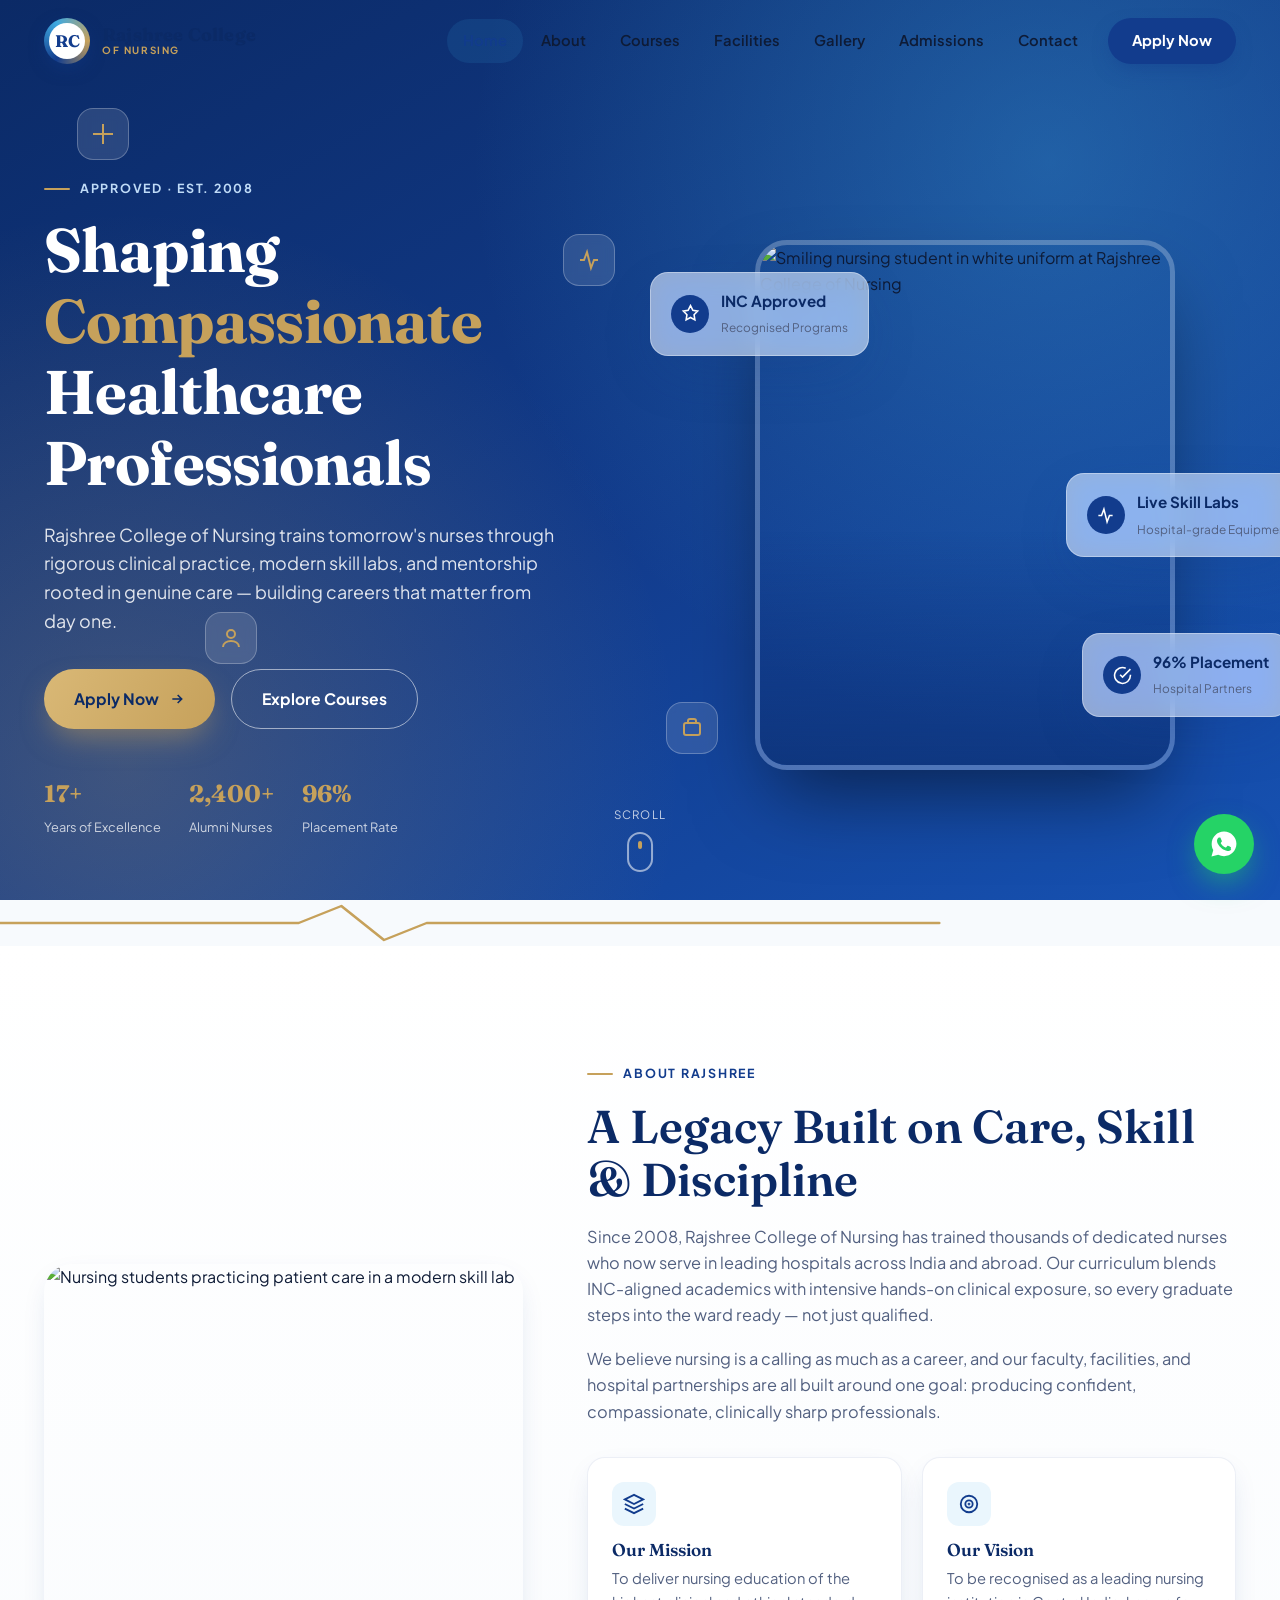
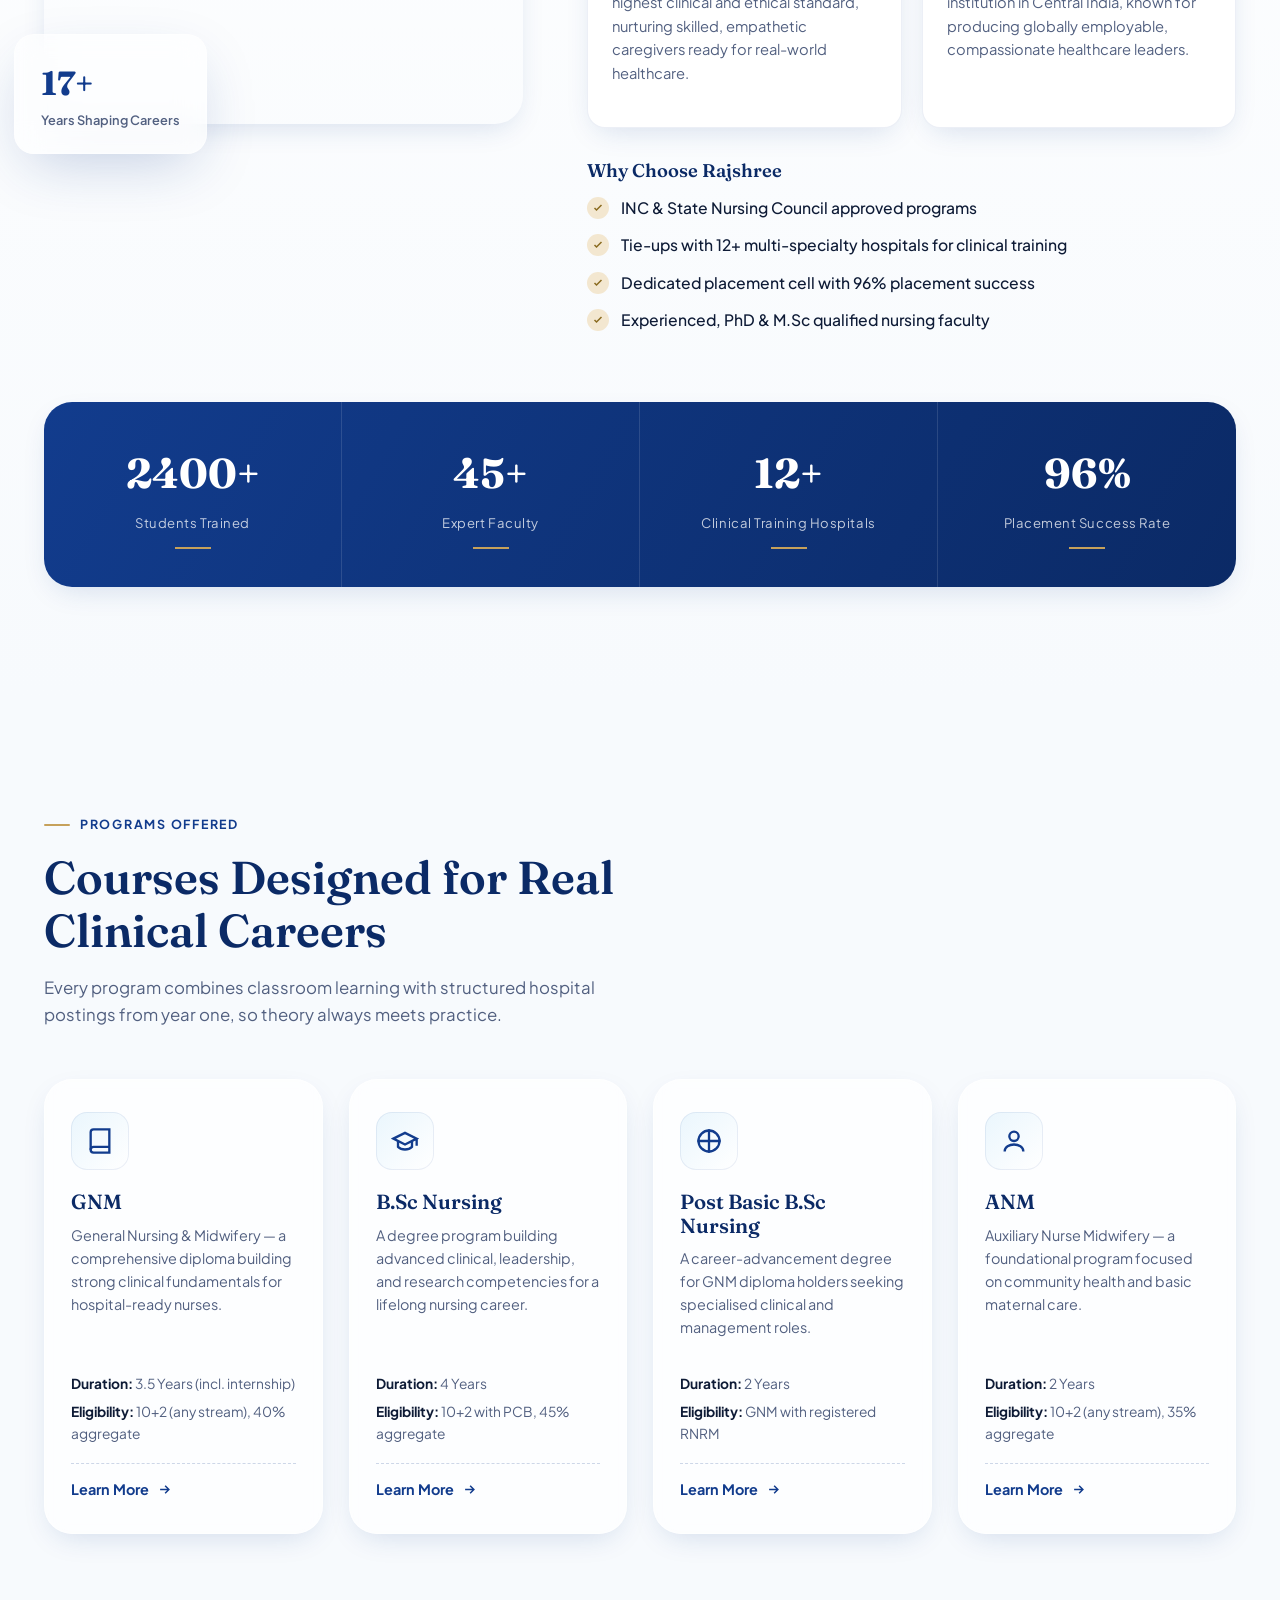
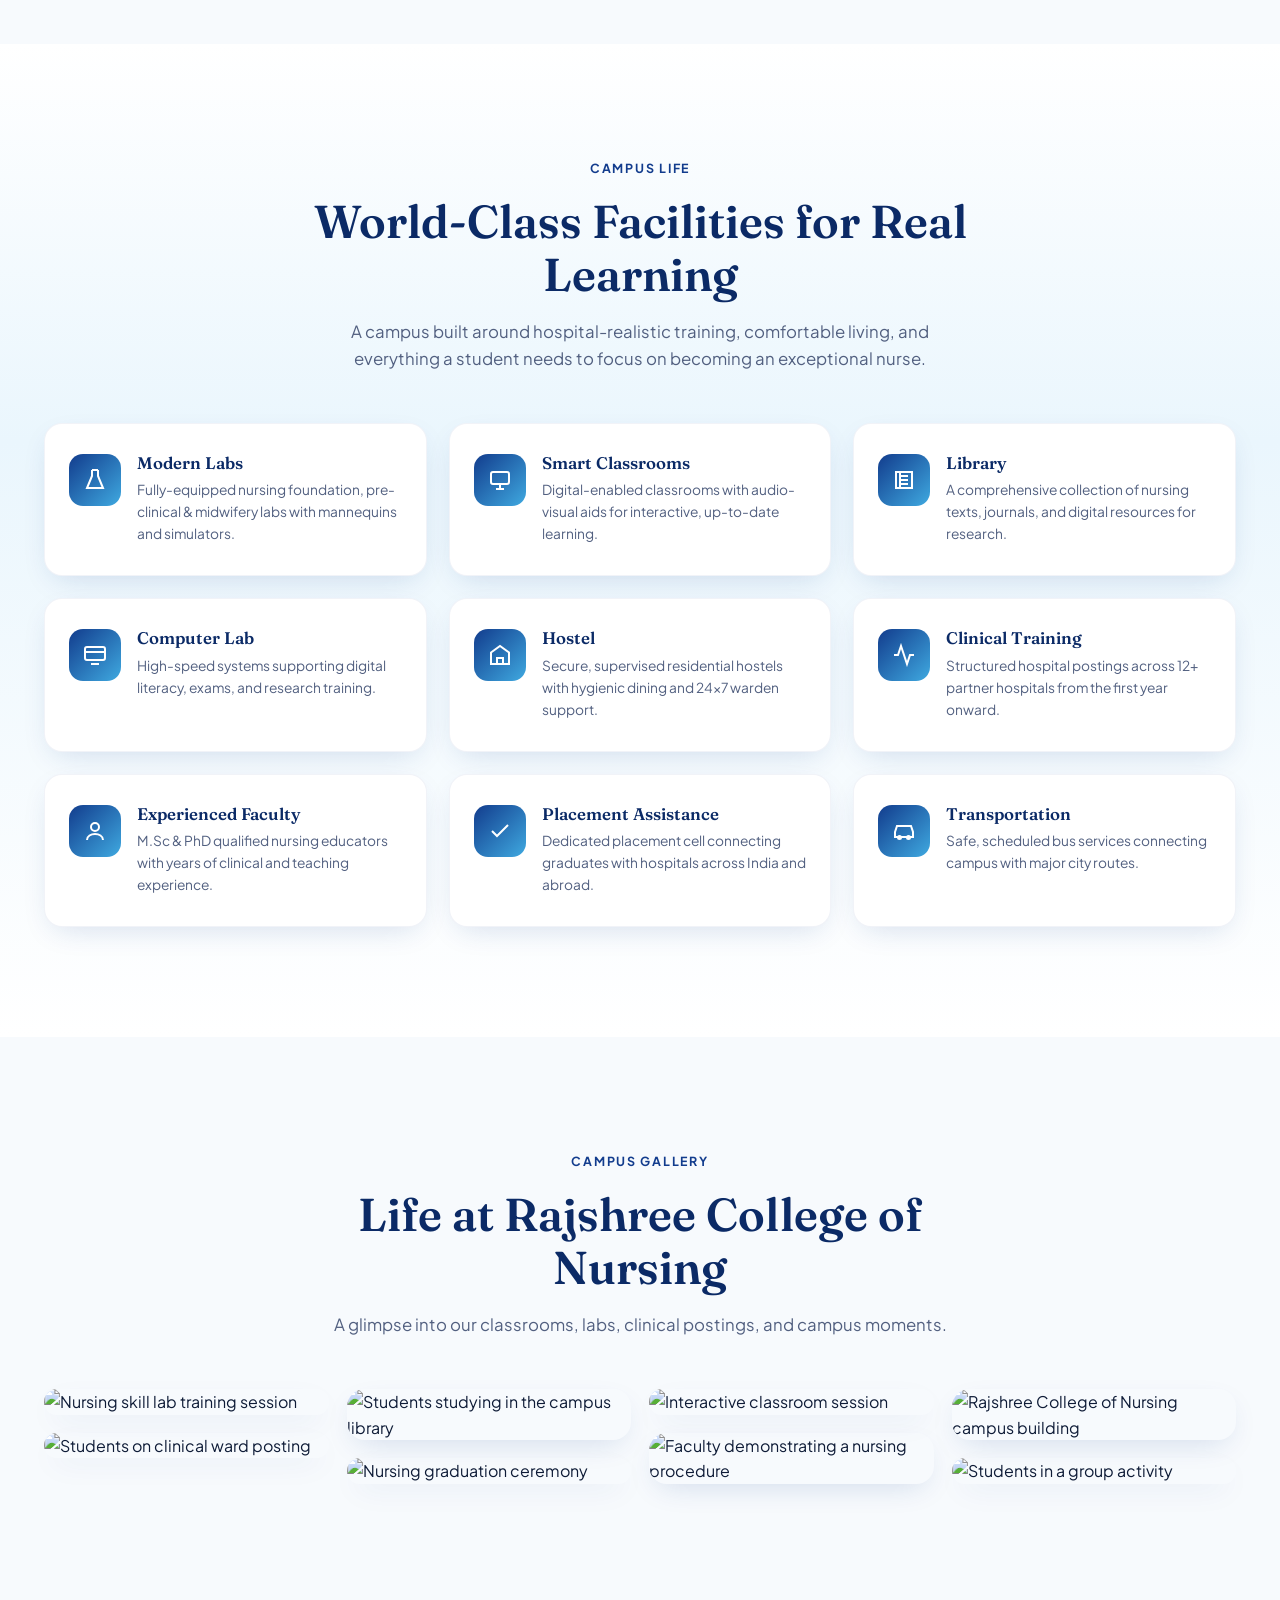
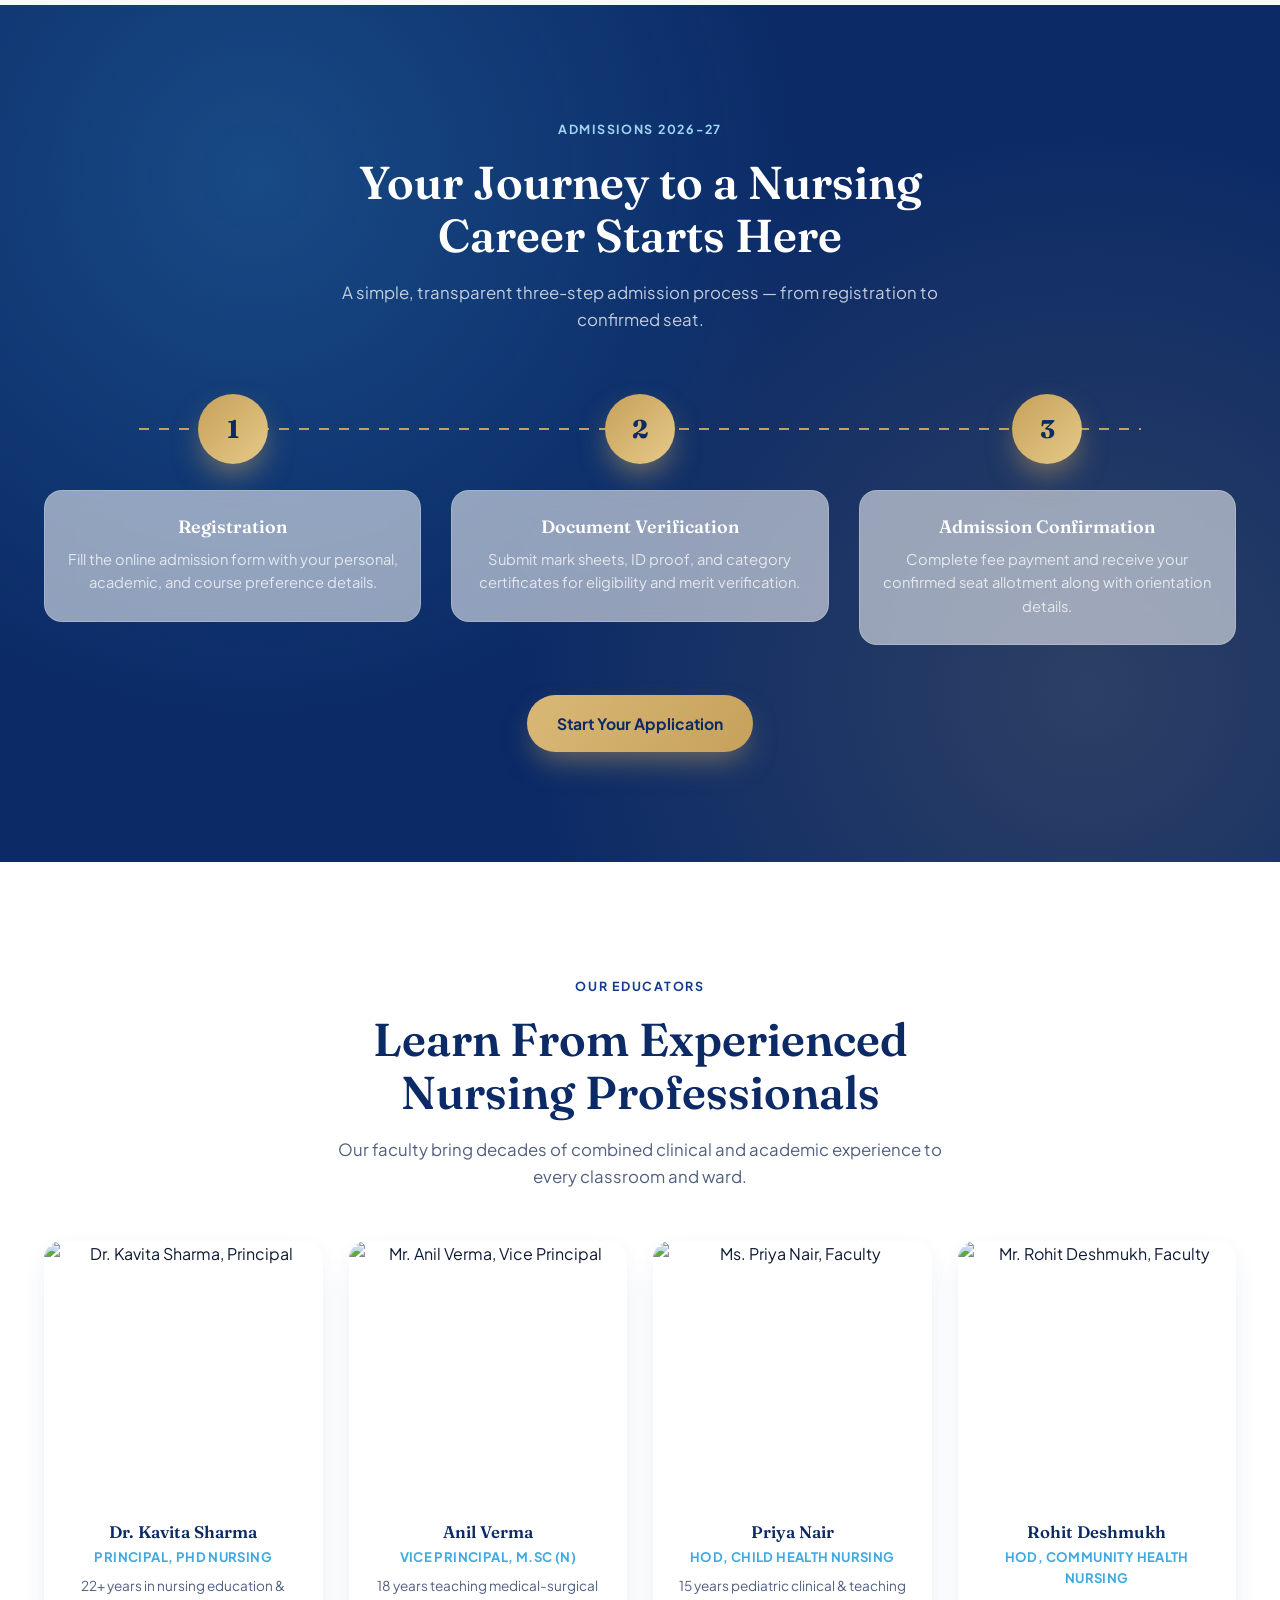
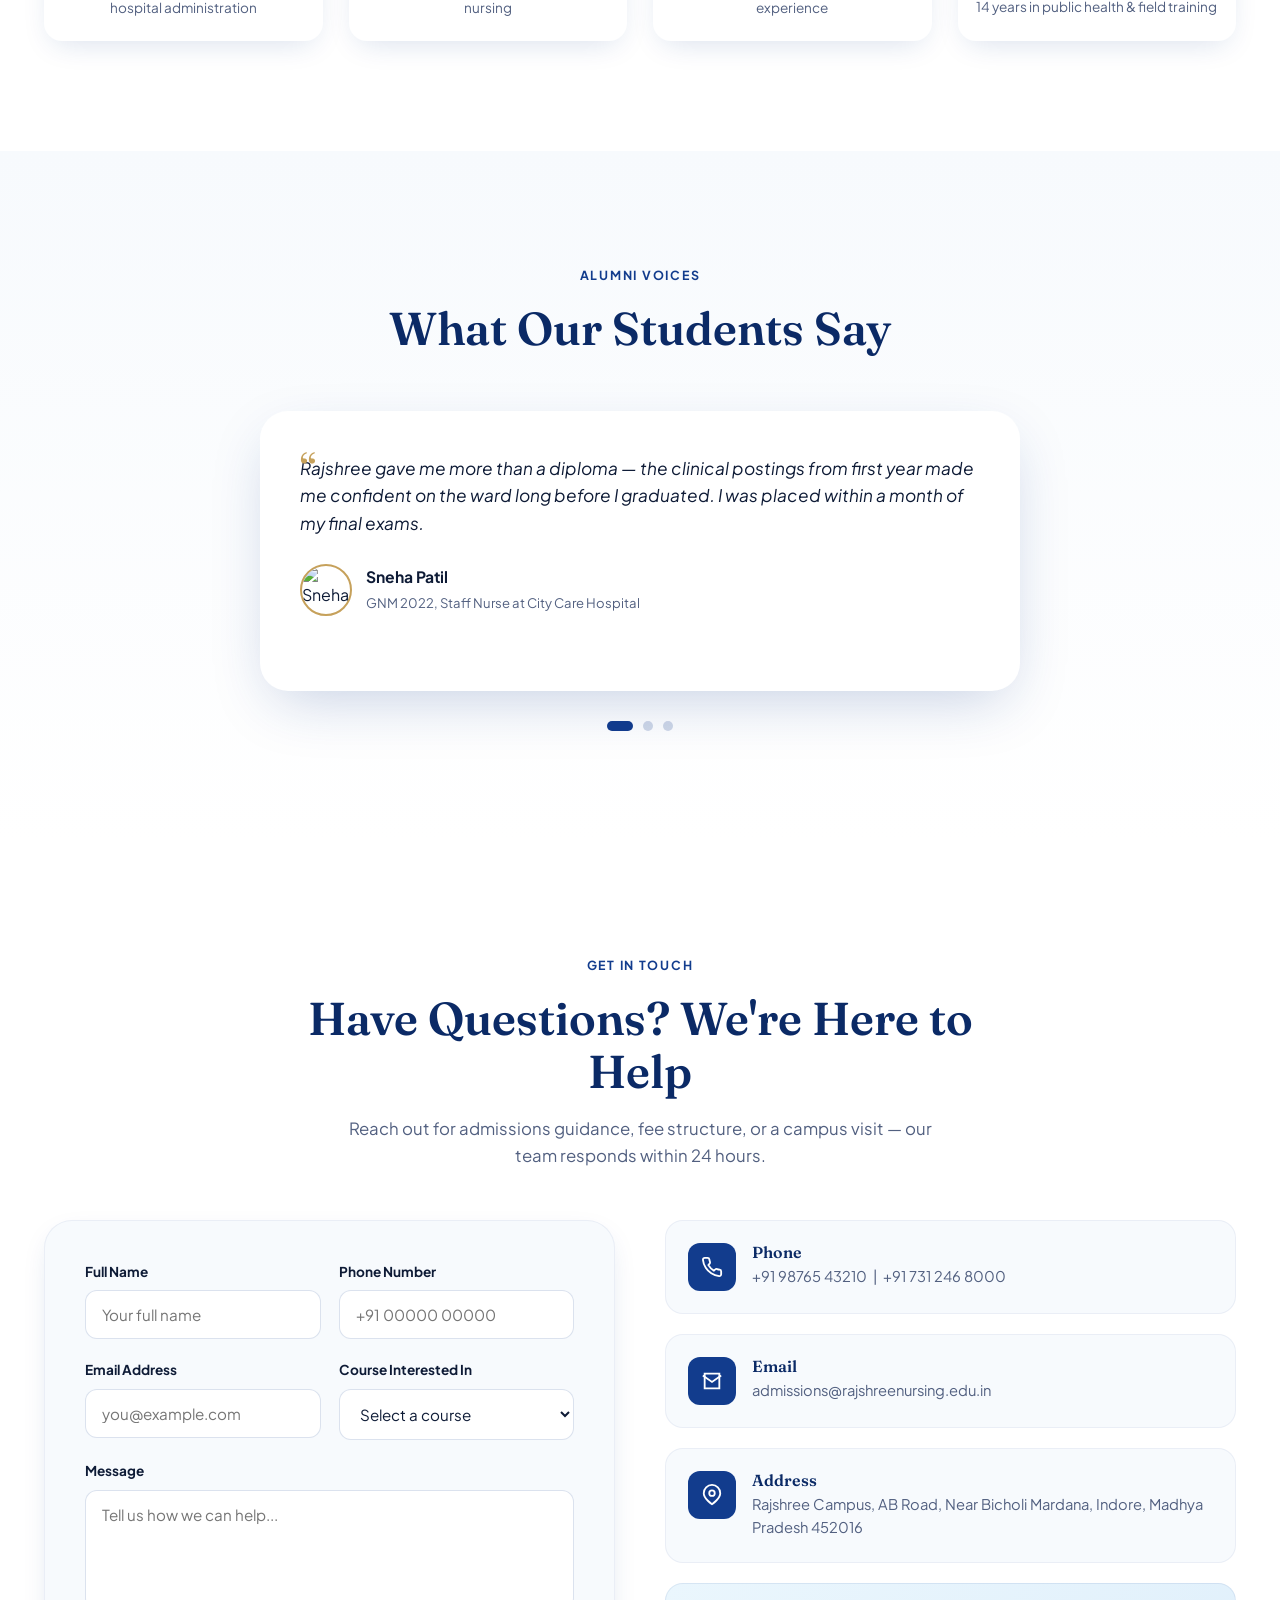
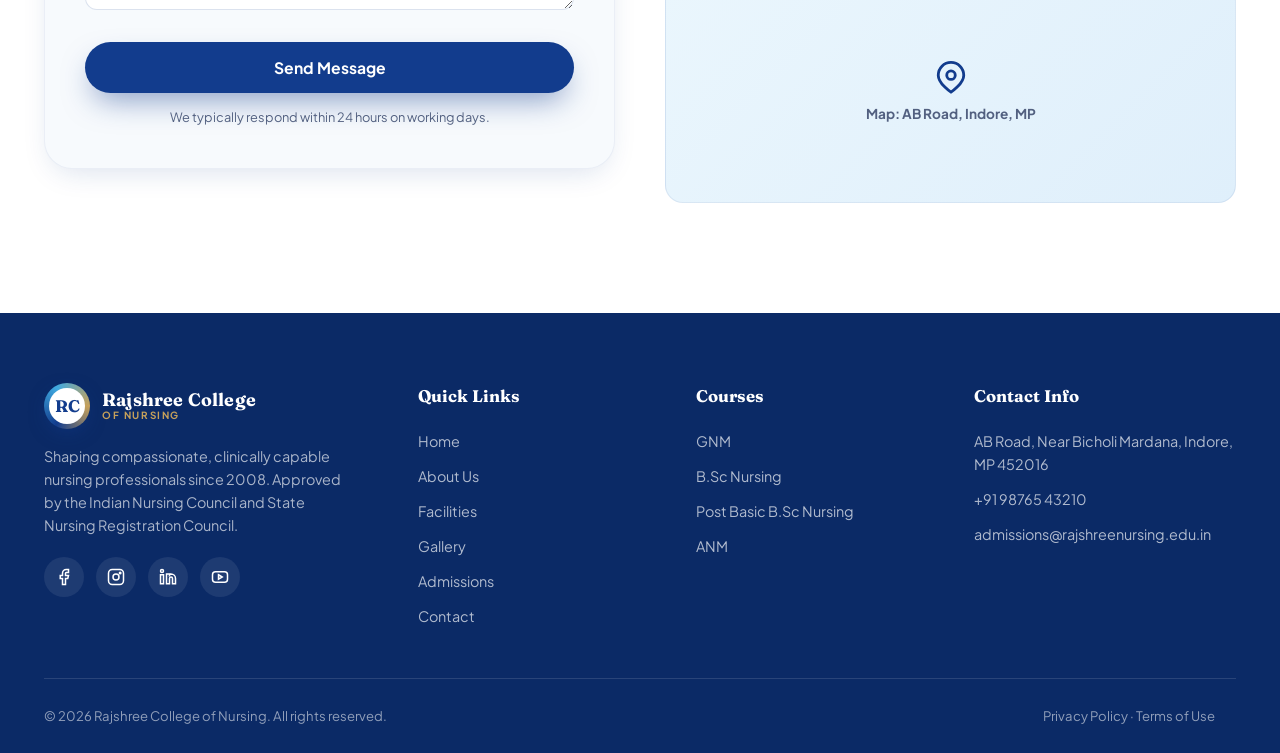
==== commit 1ac22787: "Rename index (29).html to index.html" ====
--- a/index.html
+++ b/index.html
@@ -4,8 +4,8 @@
 <meta charset="UTF-8">
 <meta name="viewport" content="width=device-width, initial-scale=1.0">
 <title>Rajshree College of Nursing | Shaping Compassionate Healthcare Professionals</title>
-<meta name="description" content="Rajshree College of Nursing — premier institution for B.Sc Nursing, Post Basic B.Sc Nursing and ANM programs. NCI &amp; INC approved, modern labs, 96% placement assistance.">
-<meta name="keywords" content="nursing college, B.Sc Nursing, ANM, Post Basic Nursing, nursing admission India">
+<meta name="description" content="Rajshree College of Nursing — premier institution for GNM, B.Sc Nursing, Post Basic B.Sc Nursing and ANM programs. NCI &amp; INC approved, modern labs, 96% placement assistance.">
+<meta name="keywords" content="nursing college, GNM, B.Sc Nursing, ANM, Post Basic Nursing, nursing admission India">
 <meta property="og:title" content="Rajshree College of Nursing">
 <meta property="og:description" content="Shaping Compassionate Healthcare Professionals since 2008.">
 <meta property="og:type" content="website">
@@ -664,7 +664,7 @@
 
     <div class="hero-visual">
       <div class="hero-photo-frame">
-        <img src="building.jpg" alt="Smiling nursing student in white uniform at Rajshree College of Nursing">
+        <img src="https://images.unsplash.com/photo-1622902046580-2b47f47f5471?auto=format&fit=crop&w=900&q=80" alt="Smiling nursing student in white uniform at Rajshree College of Nursing">
       </div>
       <div class="glass-badge badge-1">
         <div class="ic"><svg viewBox="0 0 24 24" fill="none" stroke="#fff" stroke-width="2"><path d="M12 2l3 6 6 1-4.5 4.5 1 6.5L12 17l-5.5 3 1-6.5L3 9l6-1z"/></svg></div>
@@ -770,6 +770,17 @@
 
     <div class="course-grid reveal-stagger">
       <div class="course-card">
+        <div class="course-ic"><svg viewBox="0 0 24 24" fill="none" stroke="currentColor" stroke-width="2"><path d="M4 19.5A2.5 2.5 0 0 1 6.5 17H20"/><path d="M6.5 2H20v20H6.5A2.5 2.5 0 0 1 4 19.5v-15A2.5 2.5 0 0 1 6.5 2z"/></svg></div>
+        <h3>GNM</h3>
+        <p class="desc">General Nursing &amp; Midwifery — a comprehensive diploma building strong clinical fundamentals for hospital-ready nurses.</p>
+        <div class="course-meta">
+          <span><b>Duration:</b> 3.5 Years (incl. internship)</span>
+          <span><b>Eligibility:</b> 10+2 (any stream), 40% aggregate</span>
+        </div>
+        <a href="#admissions" class="learn-more">Learn More <svg viewBox="0 0 24 24" fill="none" stroke="currentColor" stroke-width="2.4"><path d="M5 12h14M13 6l6 6-6 6"/></svg></a>
+      </div>
+
+      <div class="course-card">
         <div class="course-ic"><svg viewBox="0 0 24 24" fill="none" stroke="currentColor" stroke-width="2"><path d="M22 10v6M2 10l10-5 10 5-10 5-10-5z"/><path d="M6 12v5c3 3 9 3 12 0v-5"/></svg></div>
         <h3>B.Sc Nursing</h3>
         <p class="desc">A degree program building advanced clinical, leadership, and research competencies for a lifelong nursing career.</p>
@@ -978,6 +989,14 @@
     </div>
 
     <div class="test-slider reveal" id="testSlider">
+      <div class="test-card active">
+        <div class="test-quote">&ldquo;</div>
+        <p class="test-text">Rajshree gave me more than a diploma — the clinical postings from first year made me confident on the ward long before I graduated. I was placed within a month of my final exams.</p>
+        <div class="test-person">
+          <img loading="lazy" src="https://images.unsplash.com/photo-1580489944761-15a19d654956?auto=format&fit=crop&w=100&q=70" alt="Sneha Patil">
+          <div><strong>Sneha Patil</strong><span>GNM 2022, Staff Nurse at City Care Hospital</span></div>
+        </div>
+      </div>
       <div class="test-card">
         <div class="test-quote">&ldquo;</div>
         <p class="test-text">The faculty here treat every student individually. My professors pushed me to pursue my B.Sc and helped me prepare for hospital interviews — I'm forever grateful.</p>
@@ -1047,7 +1066,7 @@
       <div class="contact-info reveal">
         <div class="info-card">
           <div class="info-ic"><svg viewBox="0 0 24 24" fill="none" stroke="#fff" stroke-width="2"><path d="M22 16.92v3a2 2 0 0 1-2.18 2 19.79 19.79 0 0 1-8.63-3.07 19.5 19.5 0 0 1-6-6 19.79 19.79 0 0 1-3.07-8.67A2 2 0 0 1 4.11 2h3a2 2 0 0 1 2 1.72c.12.9.35 1.78.68 2.62a2 2 0 0 1-.45 2.11L8.09 9.91a16 16 0 0 0 6 6l1.46-1.25a2 2 0 0 1 2.11-.45c.84.33 1.72.56 2.62.68A2 2 0 0 1 22 16.92z"/></svg></div>
-          <div><h4>Phone</h4><p>+91 98875 70777 &nbsp;|&nbsp; +91   94147 51515</p></div>
+          <div><h4>Phone</h4><p>+91 98765 43210 &nbsp;|&nbsp; +91 731 246 8000</p></div>
         </div>
         <div class="info-card">
           <div class="info-ic"><svg viewBox="0 0 24 24" fill="none" stroke="#fff" stroke-width="2"><path d="M4 4h16v16H4z"/><path d="m22 6-10 7L2 6"/></svg></div>
@@ -1055,24 +1074,20 @@
         </div>
         <div class="info-card">
           <div class="info-ic"><svg viewBox="0 0 24 24" fill="none" stroke="#fff" stroke-width="2"><path d="M21 10c0 6-9 12-9 12s-9-6-9-12a9 9 0 0 1 18 0z"/><circle cx="12" cy="10" r="3"/></svg></div>
-          <div><h4>Address</h4><p>Rajshree Campus, ajeetgarh road amarpura shahpura jaipur rajasthan 303103</p></div>
+          <div><h4>Address</h4><p>Rajshree Campus, AB Road, Near Bicholi Mardana, Indore, Madhya Pradesh 452016</p></div>
         </div>
         <div class="map-frame">
-   <iframe
-    src="https://www.google.com/maps?q=Rajshree+Campus+Ajeetgarh+Road+Amarpura+Shahpura+Jaipur+303103&output=embed"
-    width="100%"
-    height="350"
-    style="border:0;"
-    allowfullscreen=""
-    loading="lazy">
-  </iframe>
-</div>
+          <div class="map-pin">
+            <svg viewBox="0 0 24 24" fill="none" stroke-width="2"><path d="M21 10c0 6-9 12-9 12s-9-6-9-12a9 9 0 0 1 18 0z"/><circle cx="12" cy="10" r="3"/></svg>
+            <span>Map: AB Road, Indore, MP</span>
+          </div>
+        </div>
       </div>
     </div>
   </div>
 </section>
 
-<a href="https://wa.me/919887570777" class="whatsapp-float" target="_blank" rel="noopener" aria-label="Chat with us on WhatsApp">
+<a href="https://wa.me/919876543210" class="whatsapp-float" target="_blank" rel="noopener" aria-label="Chat with us on WhatsApp">
   <svg viewBox="0 0 24 24"><path d="M12.04 2C6.58 2 2.13 6.45 2.13 11.91c0 1.71.45 3.38 1.3 4.85L2 22l5.36-1.4a9.9 9.9 0 0 0 4.68 1.19h.01c5.46 0 9.9-4.45 9.9-9.9C21.96 6.44 17.5 2 12.04 2zm5.8 14.16c-.24.68-1.4 1.3-1.94 1.38-.5.08-1.12.11-1.81-.11-.42-.14-.95-.3-1.63-.6-2.87-1.24-4.74-4.13-4.88-4.32-.14-.19-1.17-1.56-1.17-2.97s.73-2.1.99-2.39c.26-.28.56-.35.75-.35s.38 0 .55.01c.18.01.42-.07.65.5.24.58.82 2 .89 2.14.07.14.11.31.02.5-.09.19-.14.31-.28.48-.14.16-.29.36-.42.49-.14.13-.28.28-.12.55.16.28.71 1.17 1.53 1.9 1.05.94 1.94 1.23 2.21 1.37.28.14.44.12.6-.07.16-.19.68-.79.87-1.06.18-.28.36-.23.6-.14.24.09 1.53.72 1.8.85.26.14.44.2.5.32.07.12.07.68-.17 1.36z"/></svg>
 </a>
 
@@ -1107,6 +1122,7 @@
       <div class="footer">
         <h5>Courses</h5>
         <ul>
+          <li><a href="#courses">GNM</a></li>
           <li><a href="#courses">B.Sc Nursing</a></li>
           <li><a href="#courses">Post Basic B.Sc Nursing</a></li>
           <li><a href="#courses">ANM</a></li>
@@ -1115,8 +1131,8 @@
       <div class="footer">
         <h5>Contact Info</h5>
         <ul>
-          <li>rajshree campus ajeetgarh road amarpura shahpura jaipur Rajasthan 303103</li>
-          <li>+91 98875 70777</li>
+          <li>AB Road, Near Bicholi Mardana, Indore, MP 452016</li>
+          <li>+91 98765 43210</li>
           <li>admissions@rajshreenursing.edu.in</li>
         </ul>
       </div>
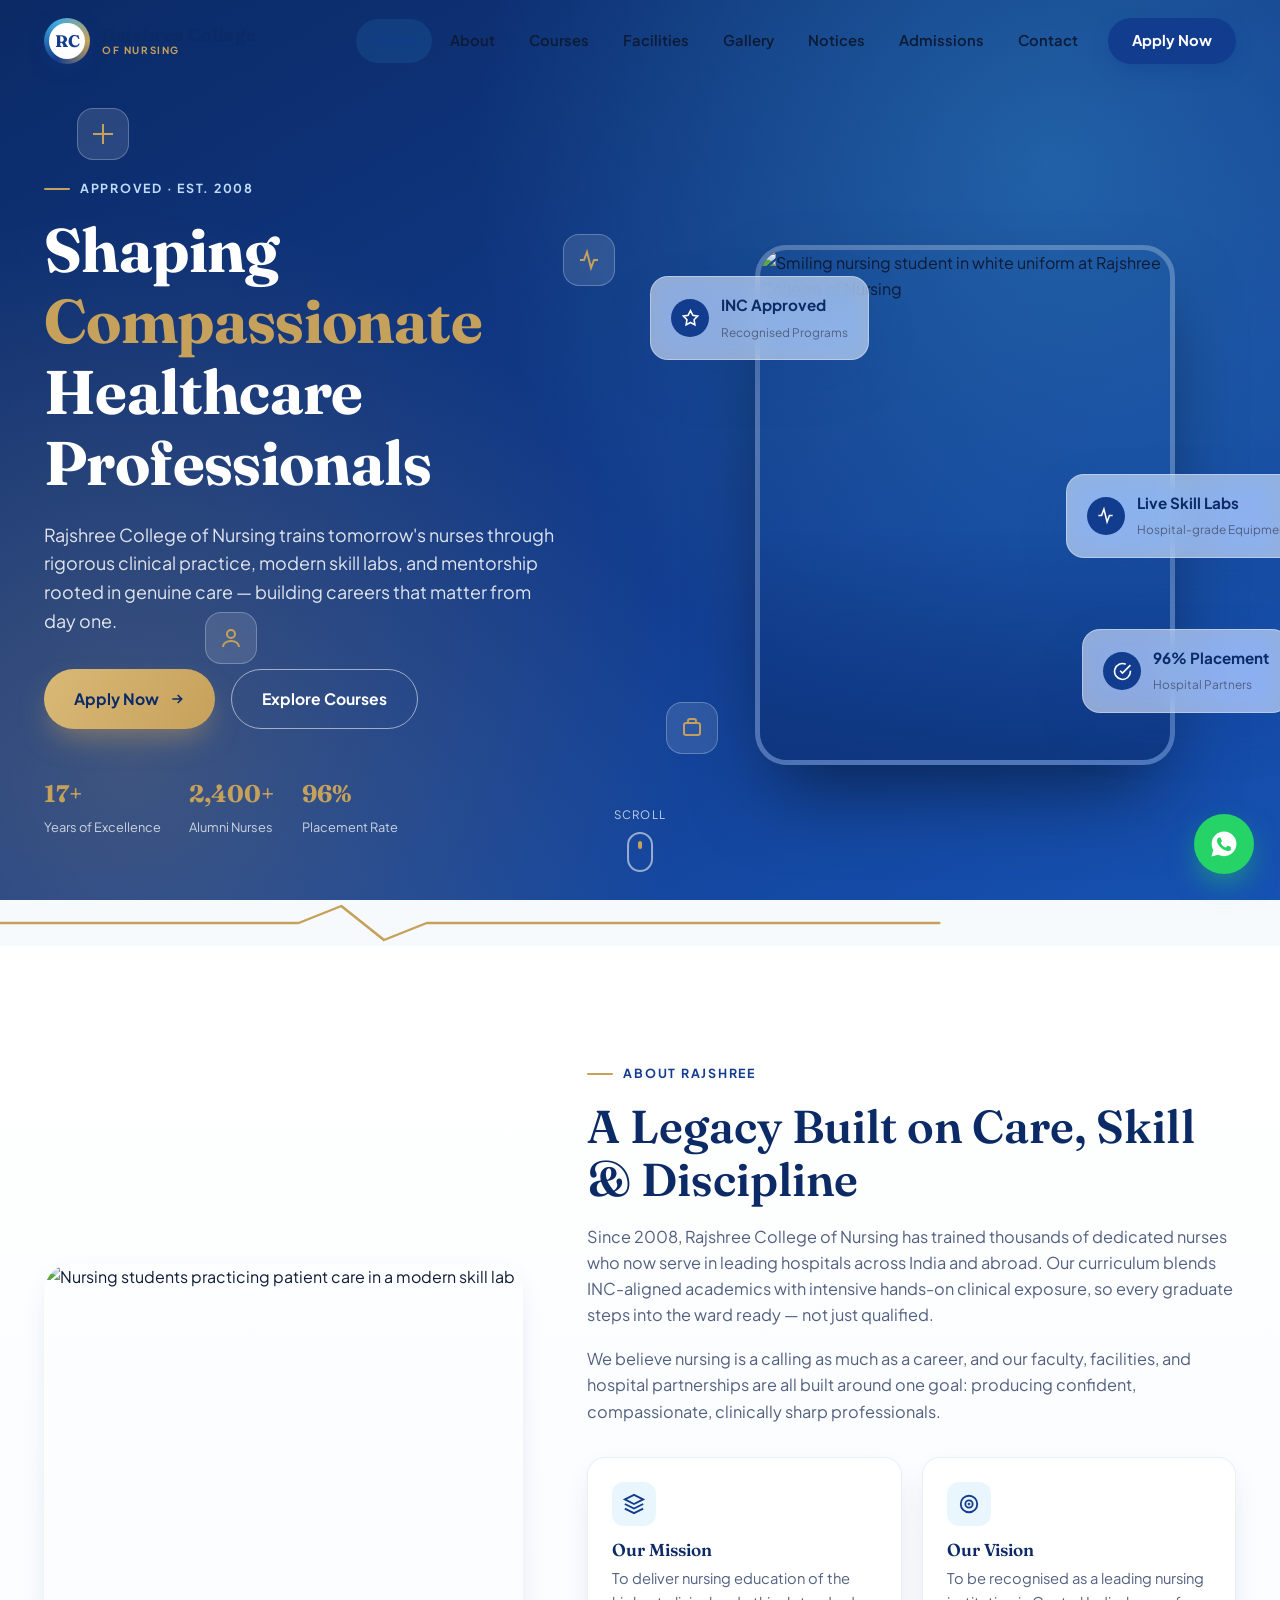
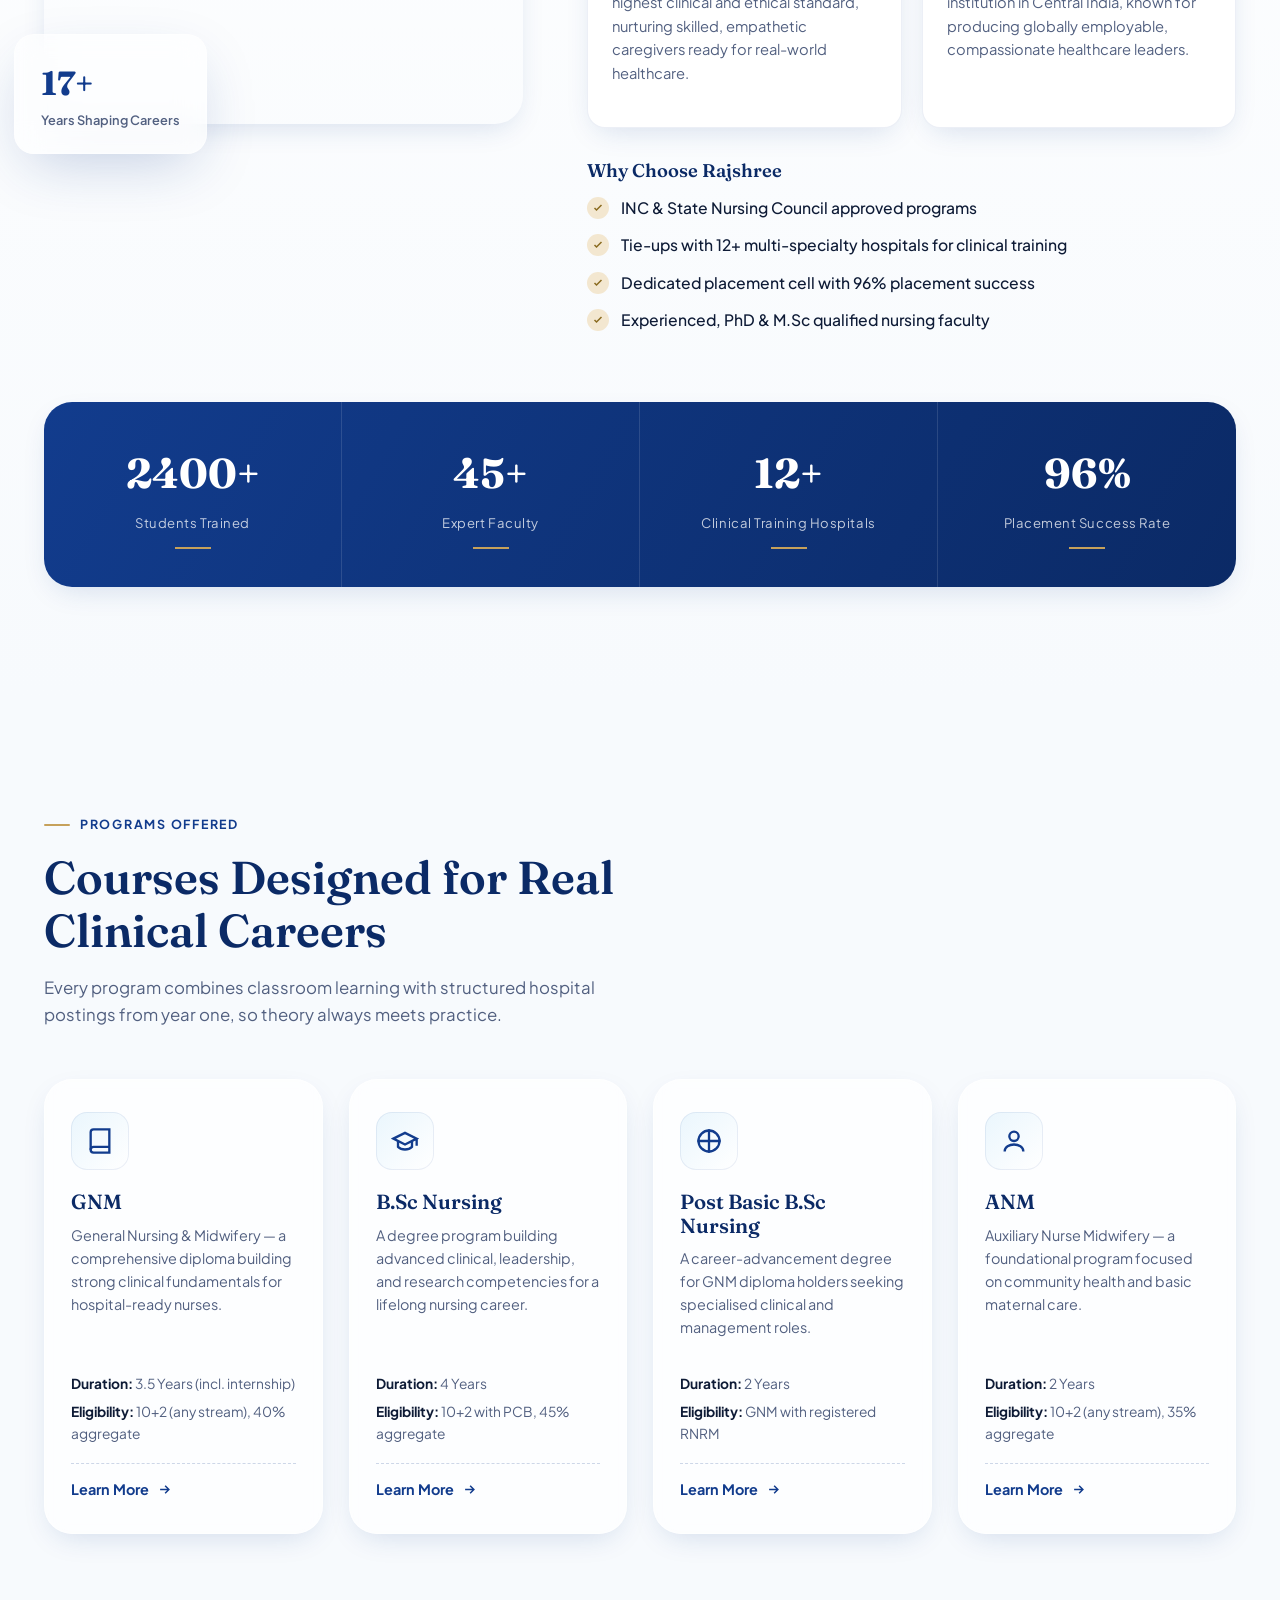
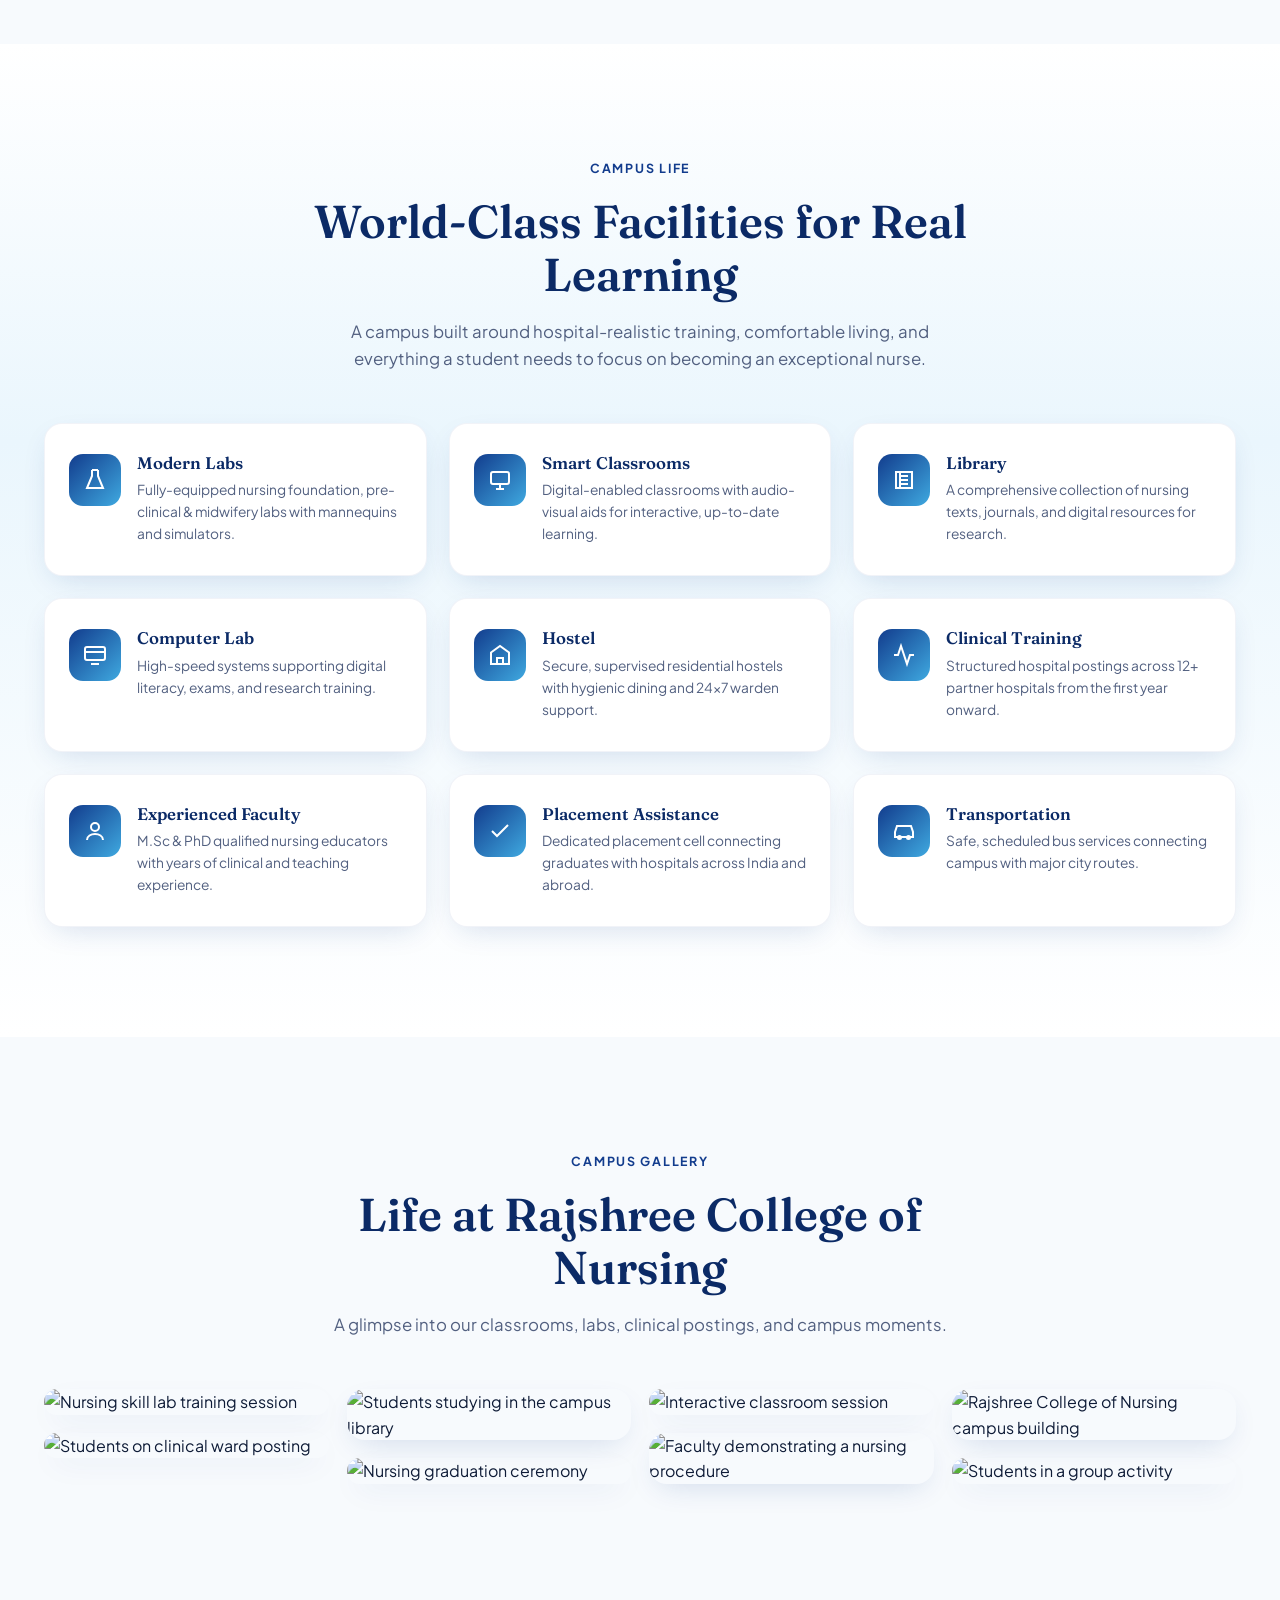
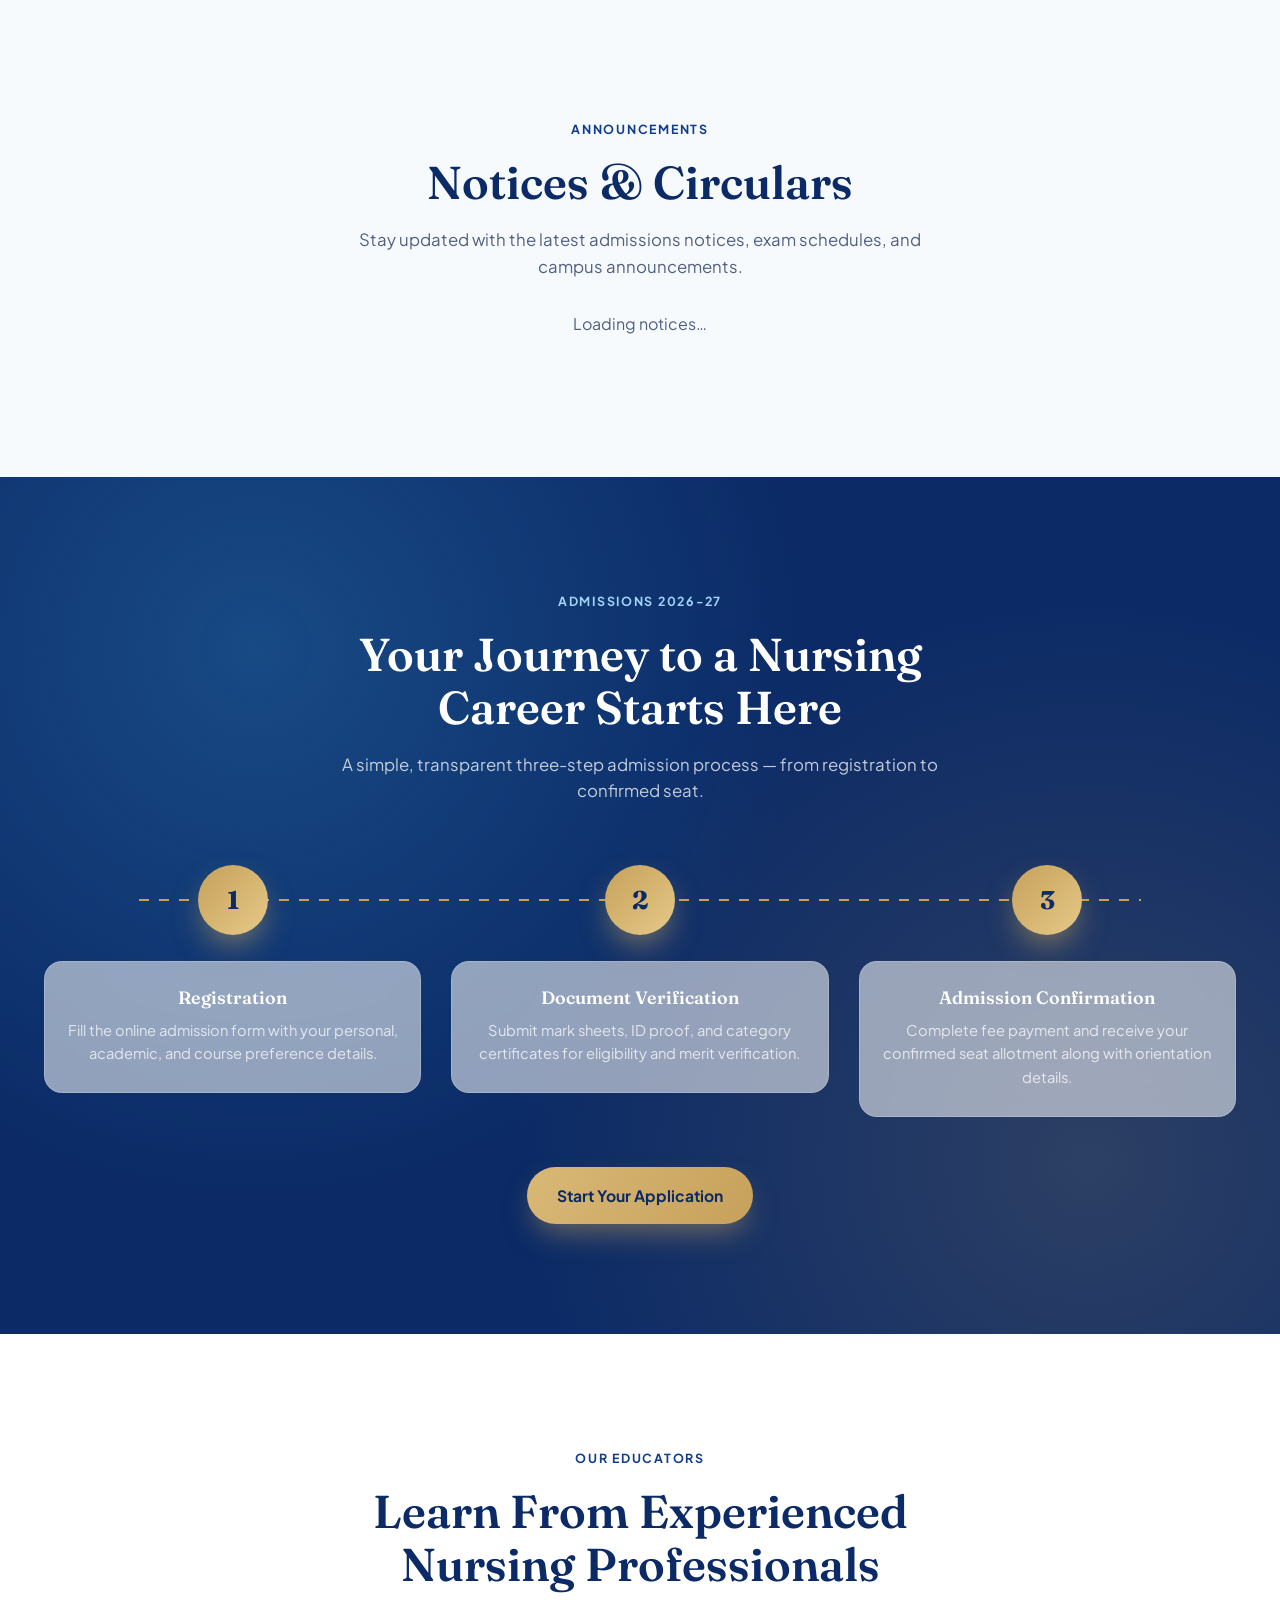
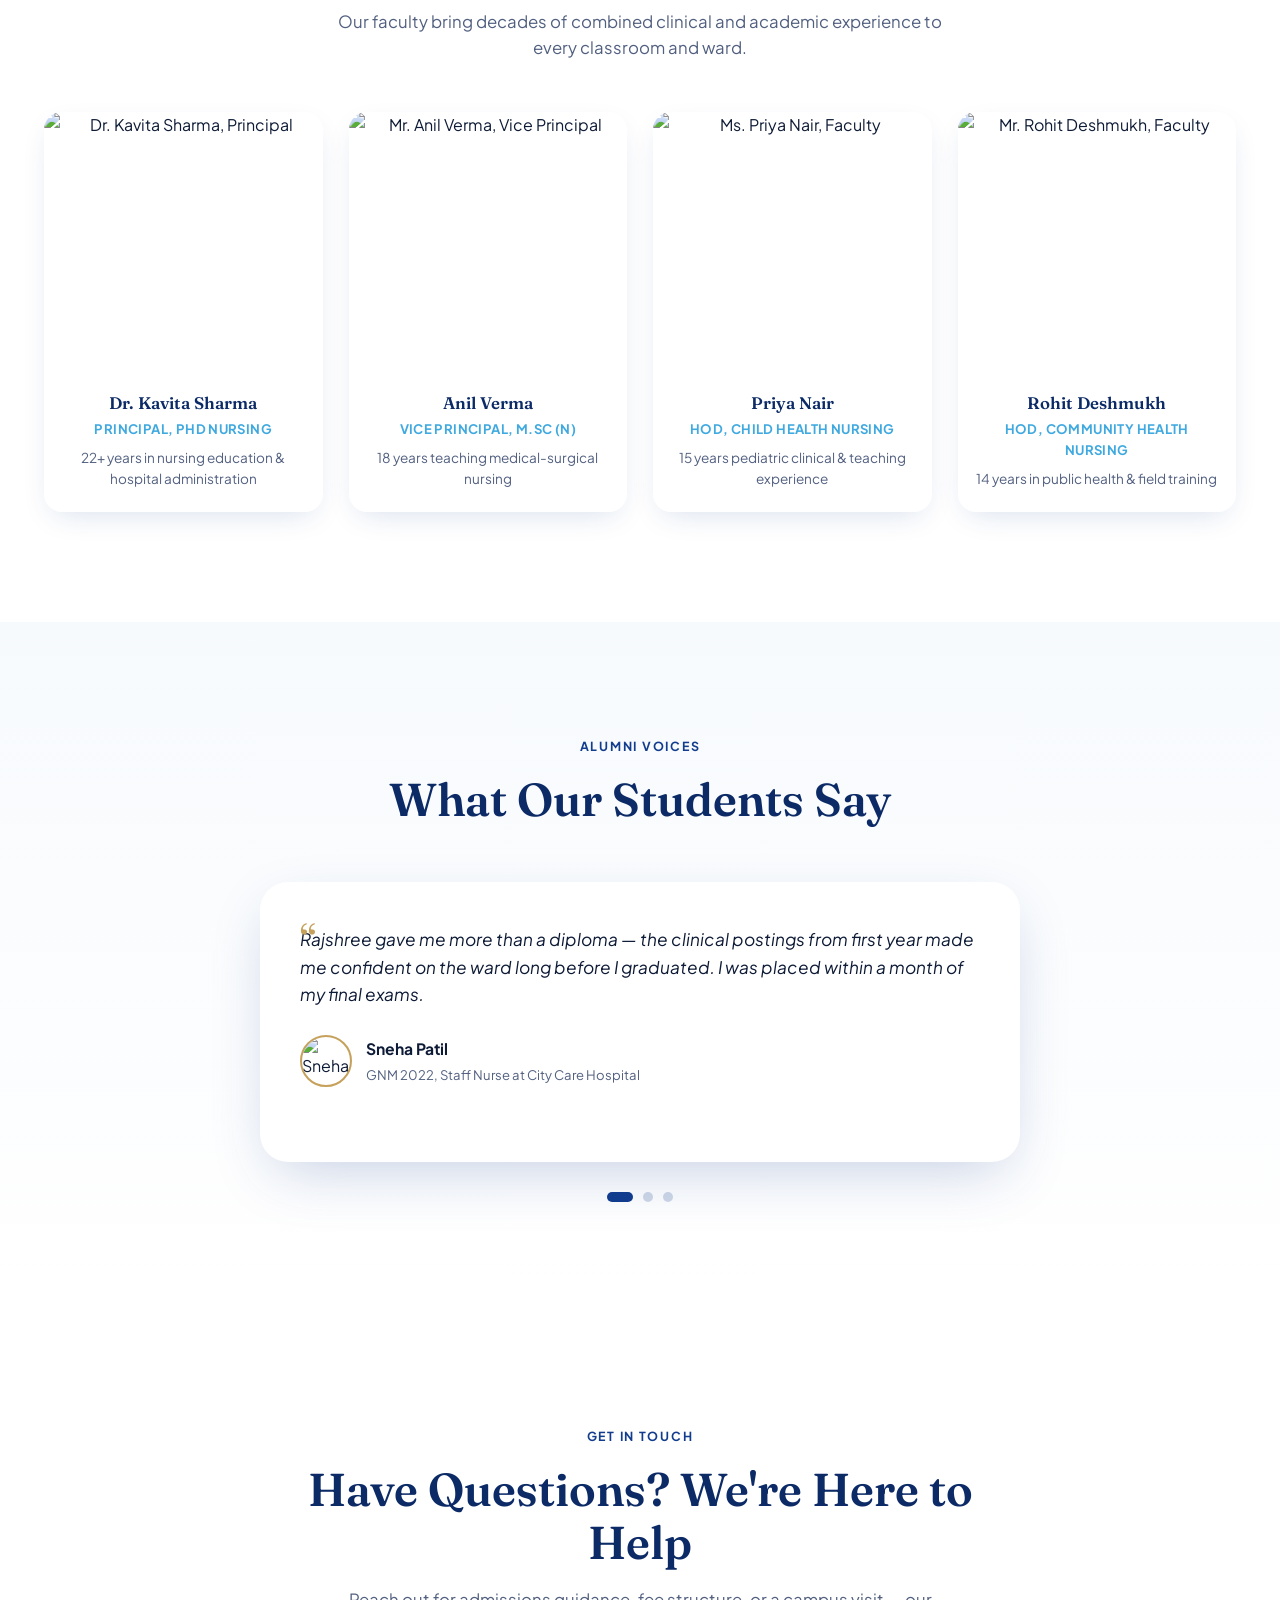
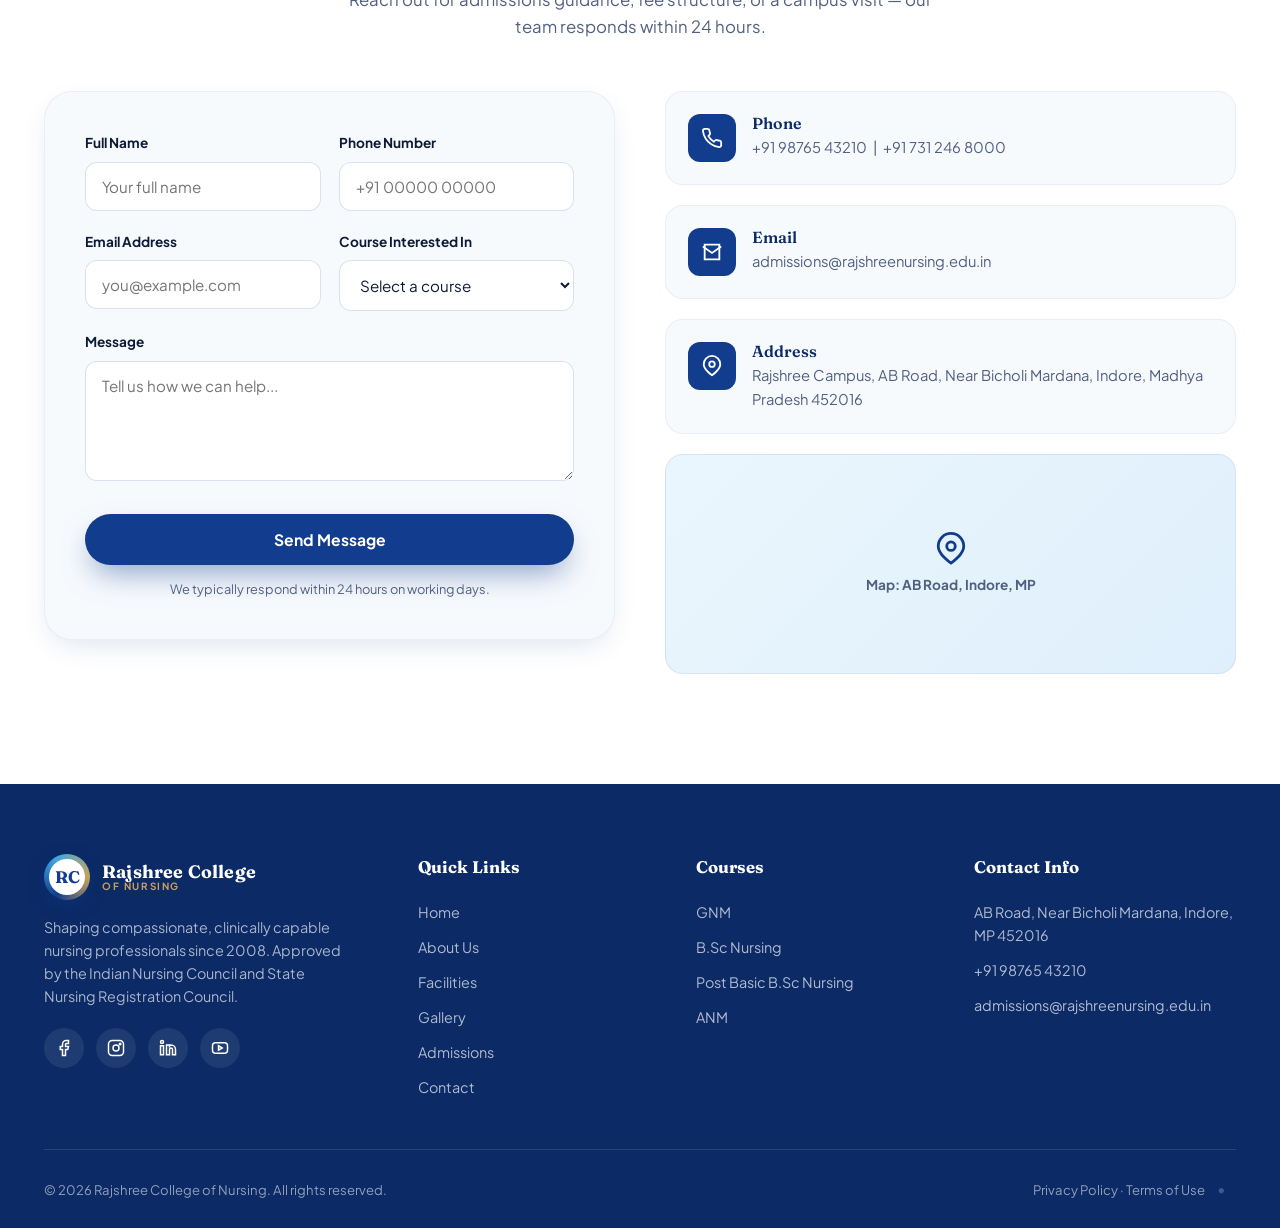
==== commit 4a3ab957: "Rename index (29).html to index.html" ====
--- a/index.html
+++ b/index.html
@@ -71,13 +71,13 @@
   outline:3px solid var(--gold); outline-offset:3px; border-radius:4px;
 }
 
-/* Hidden admin panel access – blends into footer, only faintly visible on hover/focus */
+/* Hidden admin panel access – subtle but tappable on mobile too */
 #adminAccessBtn{
-  color:transparent; opacity:0.35; padding:2px 6px; font-size:0.8rem;
-  transition:opacity 0.3s, color 0.3s;
-}
-#adminAccessBtn:hover, #adminAccessBtn:focus-visible{
-  color:inherit; opacity:1;
+  color:currentColor; opacity:0.4; padding:6px 10px; font-size:1rem;
+  transition:opacity 0.3s;
+}
+#adminAccessBtn:hover, #adminAccessBtn:focus-visible, #adminAccessBtn:active{
+  opacity:1;
 }
 @media (prefers-reduced-motion: reduce){
   *{animation-duration:0.001ms !important; animation-iteration-count:1 !important; transition-duration:0.001ms !important; scroll-behavior:auto !important;}
@@ -228,6 +228,9 @@
   box-shadow:0 40px 80px -20px rgba(0,0,0,0.5); border:5px solid rgba(255,255,255,0.25);
 }
 .hero-photo-frame img{width:100%; height:520px; object-fit:cover;}
+.hero-photo-frame img.hero-slide{position:absolute; inset:0; opacity:0; transition:opacity 1.2s ease;}
+.hero-photo-frame img.hero-slide.active{opacity:1;}
+.hero-photo-frame{min-height:520px;}
 .hero-photo-frame::after{
   content:""; position:absolute; inset:0; background:linear-gradient(0deg, rgba(11,42,102,0.55), transparent 45%);
 }
@@ -552,6 +555,21 @@
 .map-frame span{font-size:0.85rem; font-weight:700; color:var(--slate);}
 @media(max-width:900px){.contact-grid{grid-template-columns:1fr;} .form-row{grid-template-columns:1fr;}}
 
+/* ============ NOTICES ============ */
+.notices-list-public{display:flex; flex-direction:column; gap:16px; max-width:820px; margin:0 auto;}
+.notice-card{
+  display:flex; gap:20px; align-items:flex-start; background:#fff; padding:22px;
+  border-radius:var(--radius-md); border:1px solid rgba(18,60,141,0.08); box-shadow:var(--shadow-soft);
+}
+.notice-date{
+  flex-shrink:0; width:76px; text-align:center; background:var(--royal); color:#fff;
+  border-radius:12px; padding:10px 6px; font-size:0.78rem; font-weight:600; line-height:1.3;
+}
+.notice-body h4{font-size:1.05rem; margin-bottom:6px; color:var(--ink);}
+.notice-body p{color:var(--slate); font-size:0.92rem; margin-bottom:8px;}
+.notice-pdf-link{color:var(--royal); font-weight:600; font-size:0.88rem; text-decoration:underline;}
+.notices-empty{text-align:center; color:var(--slate); padding:30px 0;}
+
 /* WhatsApp floating button */
 .whatsapp-float{
   position:fixed; bottom:26px; right:26px; z-index:1500; width:60px;height:60px;border-radius:50%;
@@ -594,6 +612,8 @@
 .section-head.centered{margin-left:auto;margin-right:auto;text-align:center;}
 .section-head.centered .eyebrow::before{display:none;}
 </style>
+<!-- Supabase JS (UMD, global `supabase`) — required by firebase-config.js -->
+<script src="https://cdn.jsdelivr.net/npm/@supabase/supabase-js@2"></script>
 </head>
 <body>
 
@@ -626,6 +646,7 @@
       <a href="#courses">Courses</a>
       <a href="#facilities">Facilities</a>
       <a href="#gallery">Gallery</a>
+      <a href="#notices">Notices</a>
       <a href="#admissions">Admissions</a>
       <a href="#contact">Contact</a>
       <a href="#admissions" class="nav-cta">Apply Now</a>
@@ -663,8 +684,8 @@
     </div>
 
     <div class="hero-visual">
-      <div class="hero-photo-frame">
-        <img src="https://images.unsplash.com/photo-1622902046580-2b47f47f5471?auto=format&fit=crop&w=900&q=80" alt="Smiling nursing student in white uniform at Rajshree College of Nursing">
+      <div class="hero-photo-frame" id="heroPhotoFrame">
+        <img class="hero-slide active" src="https://images.unsplash.com/photo-1622902046580-2b47f47f5471?auto=format&fit=crop&w=900&q=80" alt="Smiling nursing student in white uniform at Rajshree College of Nursing">
       </div>
       <div class="glass-badge badge-1">
         <div class="ic"><svg viewBox="0 0 24 24" fill="none" stroke="#fff" stroke-width="2"><path d="M12 2l3 6 6 1-4.5 4.5 1 6.5L12 17l-5.5 3 1-6.5L3 9l6-1z"/></svg></div>
@@ -894,6 +915,20 @@
   <img id="lbImg" src="" alt="">
   <button class="lb-nav lb-next" id="lbNext" aria-label="Next image"><svg viewBox="0 0 24 24" fill="none" stroke="currentColor" stroke-width="2"><path d="M9 6l6 6-6 6"/></svg></button>
 </div>
+
+<!-- ============ NOTICES ============ -->
+<section class="notices section-pad" id="notices">
+  <div class="container">
+    <div class="section-head centered reveal mx-auto">
+      <span class="eyebrow">Announcements</span>
+      <h2 class="section-title">Notices &amp; Circulars</h2>
+      <p class="section-lead mx-auto">Stay updated with the latest admissions notices, exam schedules, and campus announcements.</p>
+    </div>
+    <div class="notices-list-public reveal" id="noticesListPublic">
+      <p class="notices-empty">Loading notices…</p>
+    </div>
+  </div>
+</section>
 
 <!-- ============ ADMISSIONS ============ -->
 <section class="admissions section-pad" id="admissions">
@@ -1237,14 +1272,17 @@
 counters.forEach(c => counterObserver.observe(c));
 
 /* ===== GALLERY LIGHTBOX ===== */
-const galleryItems = Array.from(document.querySelectorAll('.gallery-item'));
+const galleryGridEl = document.getElementById('galleryGrid');
 const lightbox = document.getElementById('lightbox');
 const lbImg = document.getElementById('lbImg');
 let currentIndex = 0;
 
+function galleryItems(){
+  return Array.from(galleryGridEl.querySelectorAll('.gallery-item'));
+}
 function openLightbox(i){
   currentIndex = i;
-  const img = galleryItems[i].querySelector('img');
+  const img = galleryItems()[i].querySelector('img');
   lbImg.src = img.src.replace('w=600','w=1200');
   lbImg.alt = img.alt;
   lightbox.classList.add('open');
@@ -1255,12 +1293,20 @@
   document.body.style.overflow = '';
 }
 function showRelative(dir){
-  currentIndex = (currentIndex + dir + galleryItems.length) % galleryItems.length;
-  const img = galleryItems[currentIndex].querySelector('img');
+  const items = galleryItems();
+  currentIndex = (currentIndex + dir + items.length) % items.length;
+  const img = items[currentIndex].querySelector('img');
   lbImg.src = img.src.replace('w=600','w=1200');
   lbImg.alt = img.alt;
 }
-galleryItems.forEach((item, i) => item.addEventListener('click', () => openLightbox(i)));
+// Event delegation: works for gallery items present now AND any added later (e.g. loaded from Firestore)
+galleryGridEl.addEventListener('click', (e) => {
+  const item = e.target.closest('.gallery-item');
+  if (!item) return;
+  const items = galleryItems();
+  const i = items.indexOf(item);
+  if (i !== -1) openLightbox(i);
+});
 document.getElementById('lbClose').addEventListener('click', closeLightbox);
 document.getElementById('lbNext').addEventListener('click', () => showRelative(1));
 document.getElementById('lbPrev').addEventListener('click', () => showRelative(-1));
@@ -1305,5 +1351,113 @@
   setTimeout(() => { btn.textContent = original; btn.style.background = ''; }, 3000);
 });
 </script>
+
+<!-- ============ DYNAMIC CONTENT (Hero carousel, Gallery, Notices) ============ -->
+<script type="module">
+  import { db, COLLECTIONS, HERO_SLOT_COUNT, GALLERY_SLOT_COUNT } from "./firebase-config.js?v=1";
+  import {
+    doc, getDoc, collection, getDocs, query, orderBy,
+  } from "https://www.gstatic.com/firebasejs/10.12.2/firebase-firestore.js";
+
+  function escapeHtml(str = "") {
+    return String(str).replace(/[&<>"']/g, (c) => ({
+      "&": "&amp;", "<": "&lt;", ">": "&gt;", '"': "&quot;", "'": "&#39;",
+    }[c]));
+  }
+
+  function formatNoticeDate(d) {
+    if (!d) return "";
+    const date = new Date(d);
+    if (isNaN(date)) return d;
+    return date.toLocaleDateString("en-IN", { day: "numeric", month: "short", year: "numeric" });
+  }
+
+  /* ---------- HERO CAROUSEL ---------- */
+  async function loadHero() {
+    const slides = [];
+    for (let i = 1; i <= HERO_SLOT_COUNT; i++) {
+      try {
+        const snap = await getDoc(doc(db, COLLECTIONS.hero, `hero-${i}`));
+        if (snap.exists() && snap.data().imageUrl) slides.push(snap.data());
+      } catch (e) {
+        console.error(`Failed to load hero-${i}:`, e);
+      }
+    }
+    if (!slides.length) return; // keep the static fallback image already in the HTML
+
+    const frame = document.getElementById("heroPhotoFrame");
+    frame.innerHTML = slides
+      .map((s, idx) => `<img class="hero-slide${idx === 0 ? " active" : ""}" src="${s.imageUrl}" alt="${escapeHtml(s.title || "Campus photo")}">`)
+      .join("");
+
+    if (slides.length > 1) {
+      let current = 0;
+      setInterval(() => {
+        const imgs = frame.querySelectorAll(".hero-slide");
+        imgs[current].classList.remove("active");
+        current = (current + 1) % imgs.length;
+        imgs[current].classList.add("active");
+      }, 5000);
+    }
+  }
+
+  /* ---------- GALLERY ---------- */
+  async function loadGallery() {
+    const items = [];
+    for (let i = 1; i <= GALLERY_SLOT_COUNT; i++) {
+      try {
+        const snap = await getDoc(doc(db, COLLECTIONS.gallery, `gallery-${i}`));
+        if (snap.exists() && snap.data().imageUrl) items.push(snap.data());
+      } catch (e) {
+        console.error(`Failed to load gallery-${i}:`, e);
+      }
+    }
+    if (!items.length) return; // keep the static fallback gallery already in the HTML
+
+    const grid = document.getElementById("galleryGrid");
+    grid.innerHTML = items
+      .map((it, idx) => `
+        <div class="gallery-item" data-caption="Campus Photo ${idx + 1}">
+          <img loading="lazy" src="${it.imageUrl}" alt="Campus photo ${idx + 1}">
+          <div class="gallery-overlay"><span>Campus Photo ${idx + 1}</span></div>
+        </div>`)
+      .join("");
+  }
+
+  /* ---------- NOTICES ---------- */
+  async function loadNotices() {
+    const list = document.getElementById("noticesListPublic");
+    if (!list) return;
+    try {
+      const q = query(collection(db, COLLECTIONS.notices), orderBy("publishDate", "desc"));
+      const snap = await getDocs(q);
+      if (snap.empty) {
+        list.innerHTML = '<p class="notices-empty">No notices published yet. Please check back soon.</p>';
+        return;
+      }
+      list.innerHTML = "";
+      snap.forEach((docSnap) => {
+        const n = docSnap.data();
+        const div = document.createElement("div");
+        div.className = "notice-card";
+        div.innerHTML = `
+          <div class="notice-date">${formatNoticeDate(n.publishDate)}</div>
+          <div class="notice-body">
+            <h4>${escapeHtml(n.title)}</h4>
+            <p>${escapeHtml(n.description)}</p>
+            ${n.pdfUrl ? `<a href="${n.pdfUrl}" target="_blank" rel="noopener" class="notice-pdf-link">View PDF →</a>` : ""}
+          </div>`;
+        list.appendChild(div);
+      });
+    } catch (e) {
+      console.error("Failed to load notices:", e);
+      list.innerHTML = '<p class="notices-empty">Could not load notices right now.</p>';
+    }
+  }
+
+  loadHero();
+  loadGallery();
+  loadNotices();
+</script>
 </body>
 </html>
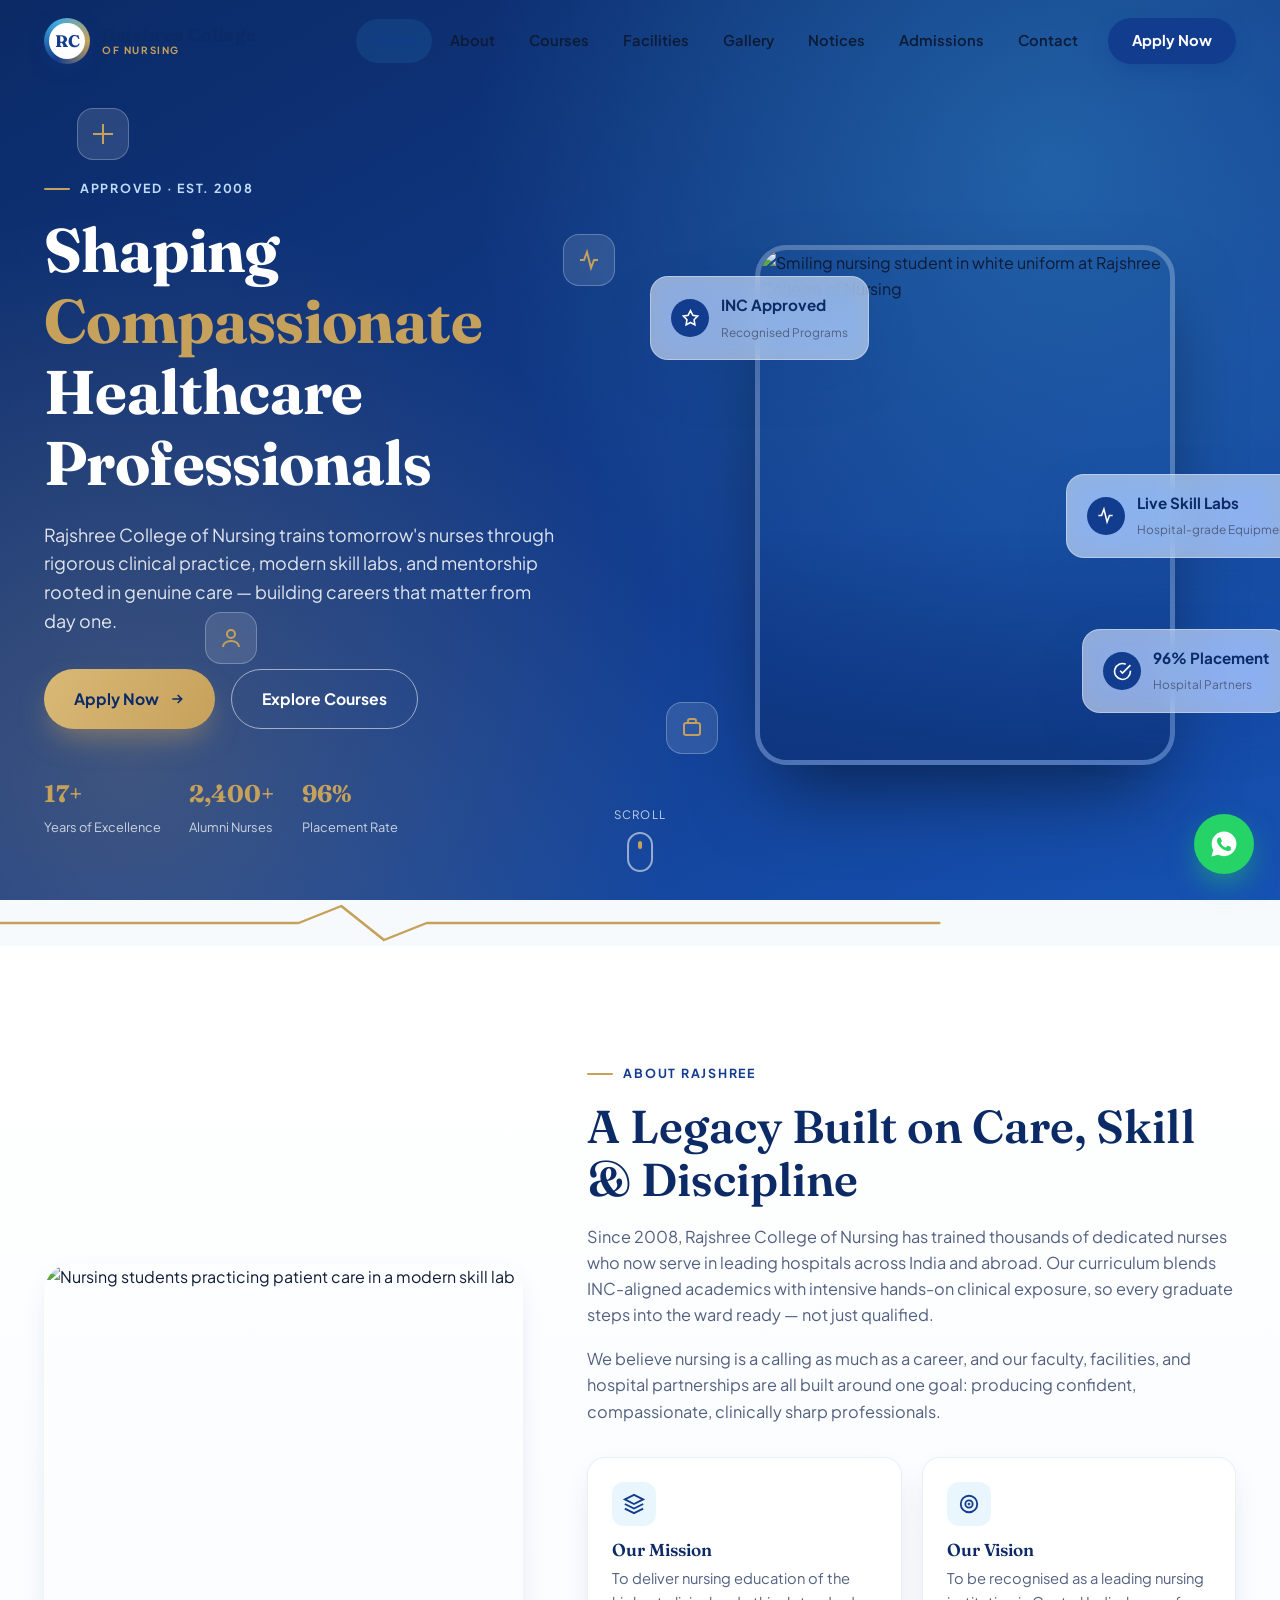
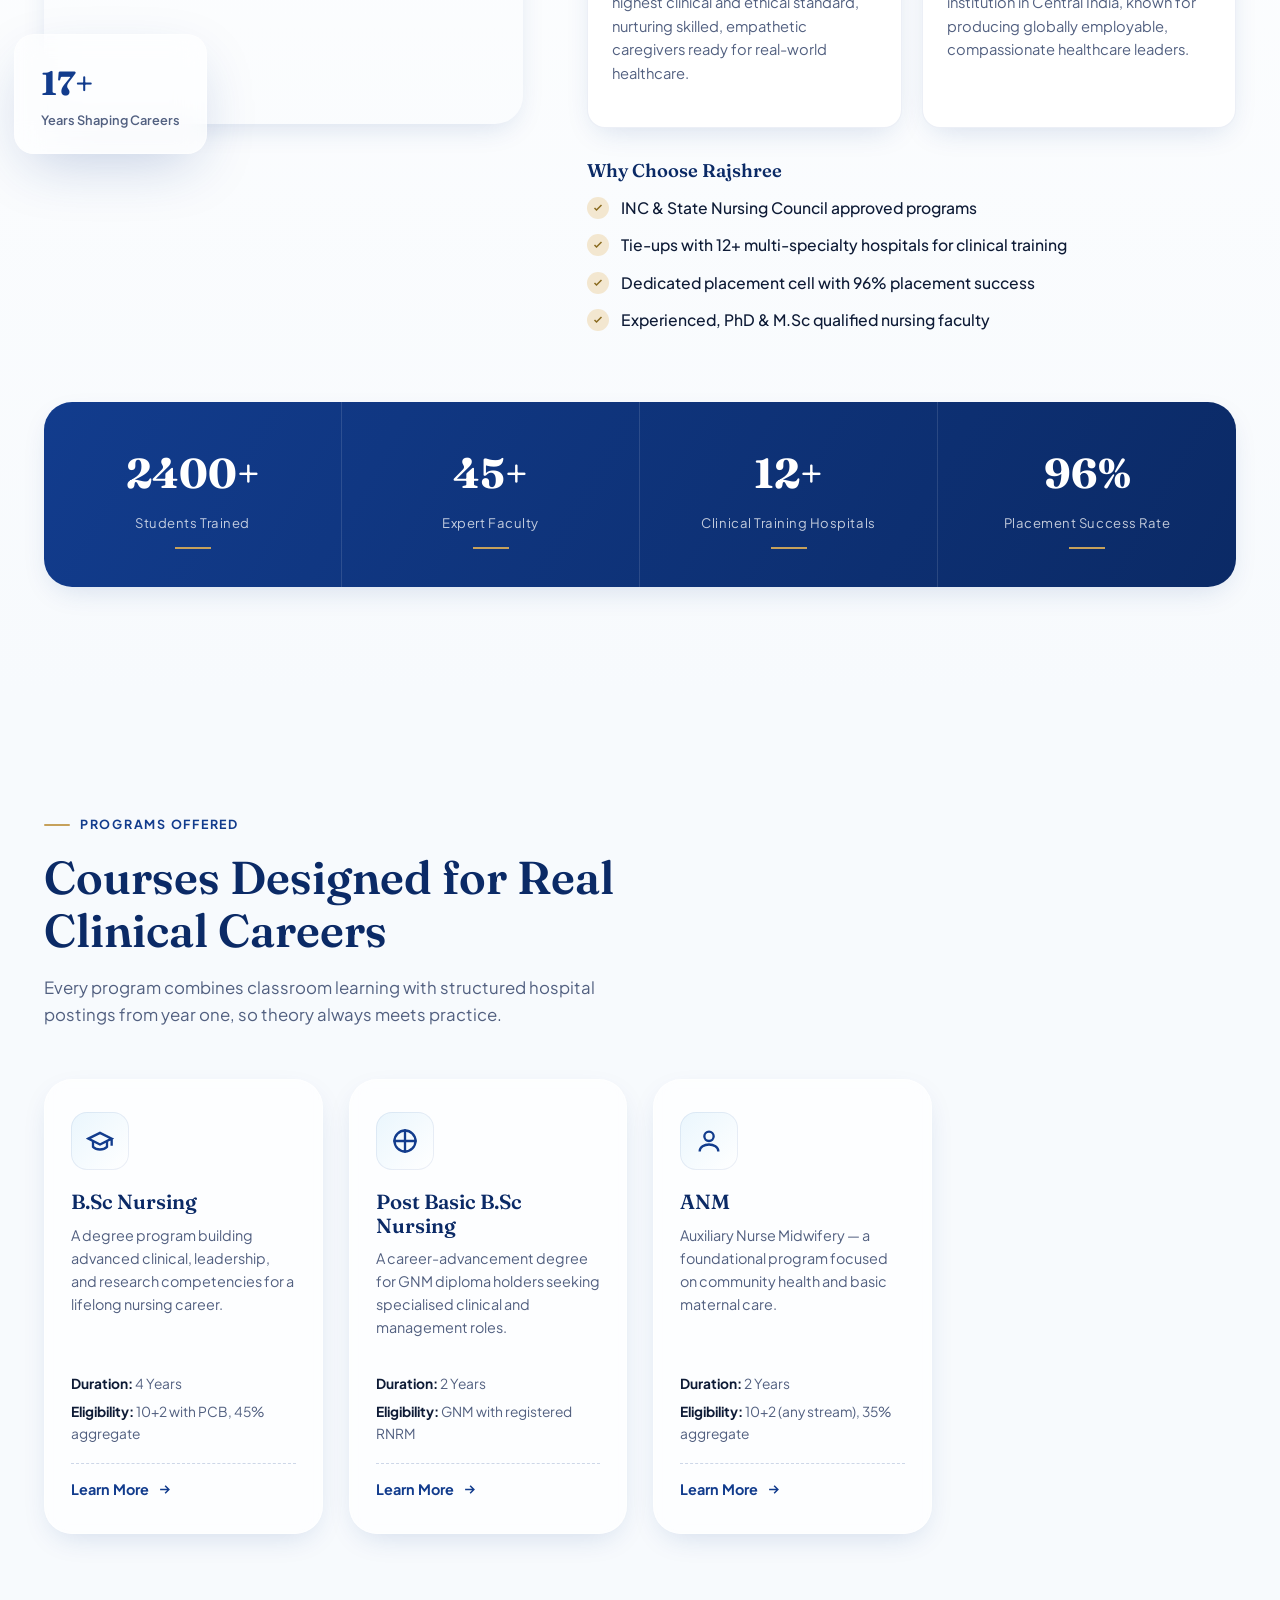
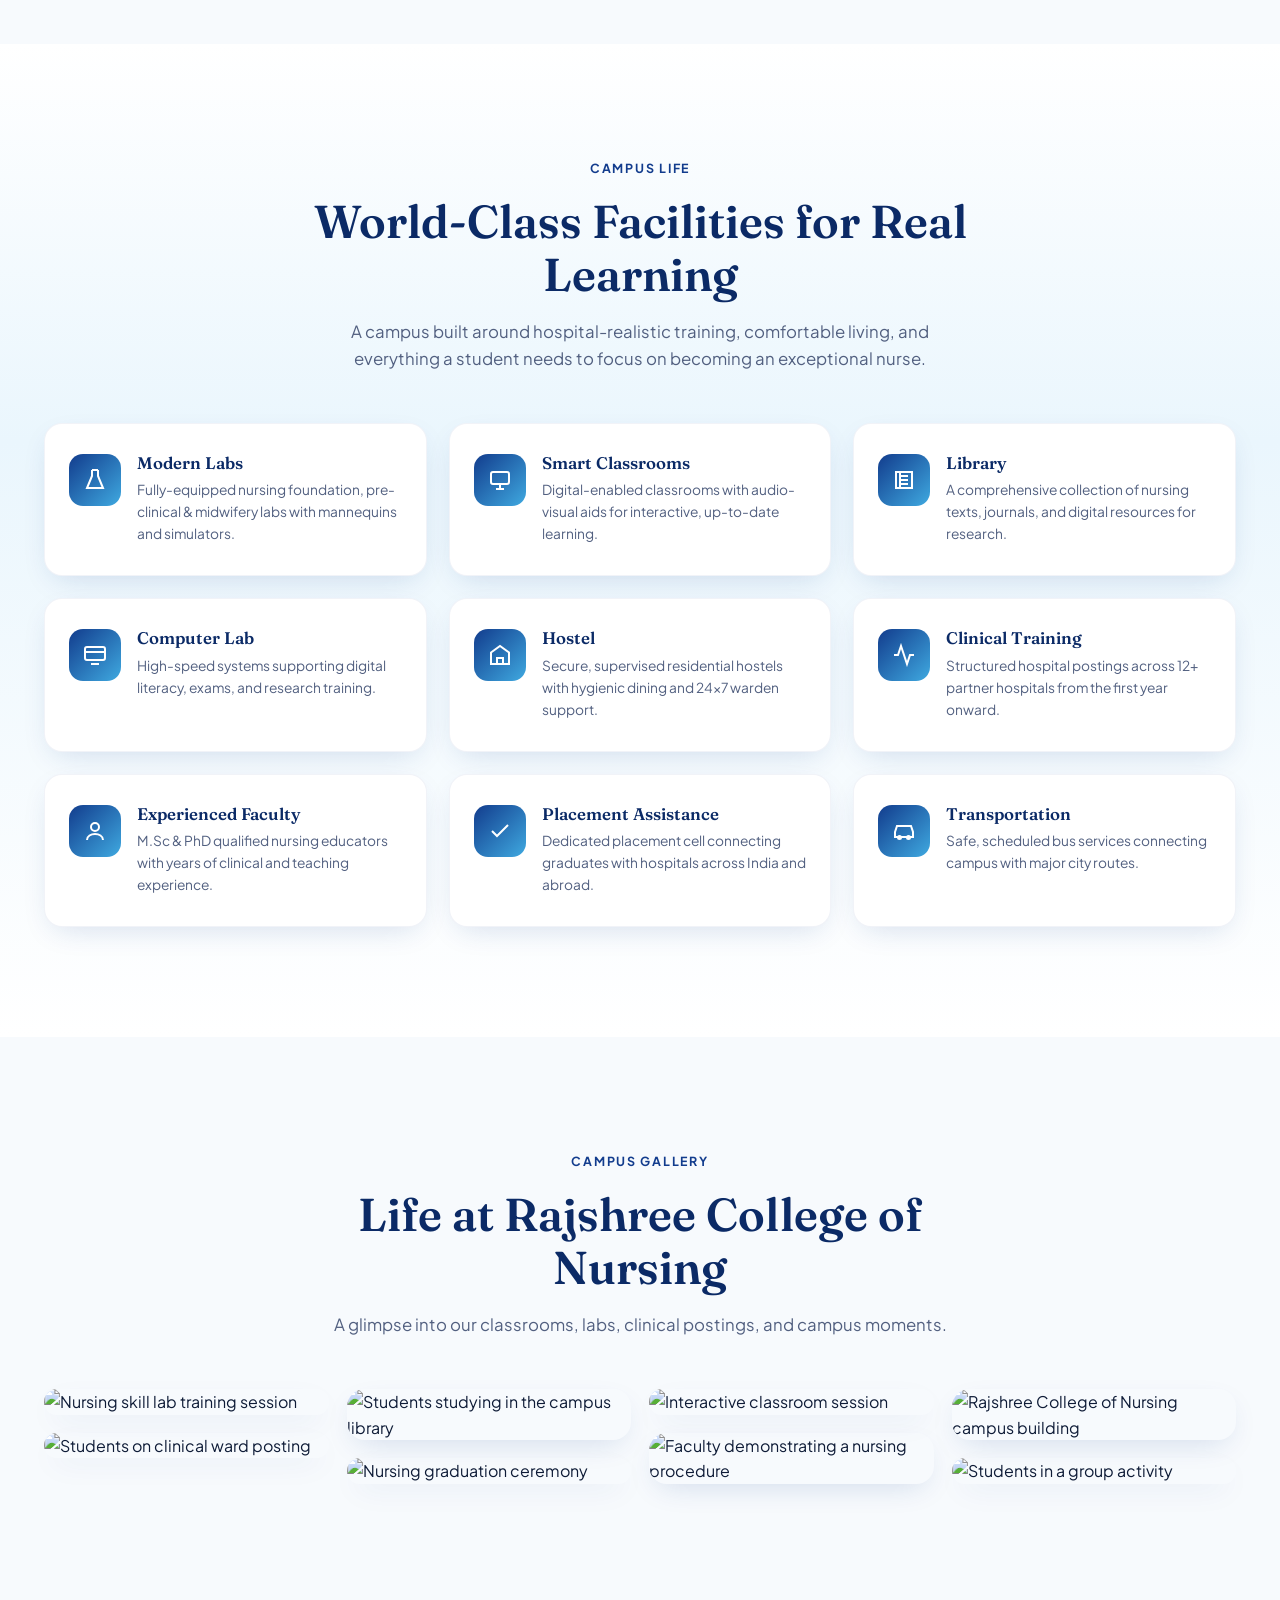
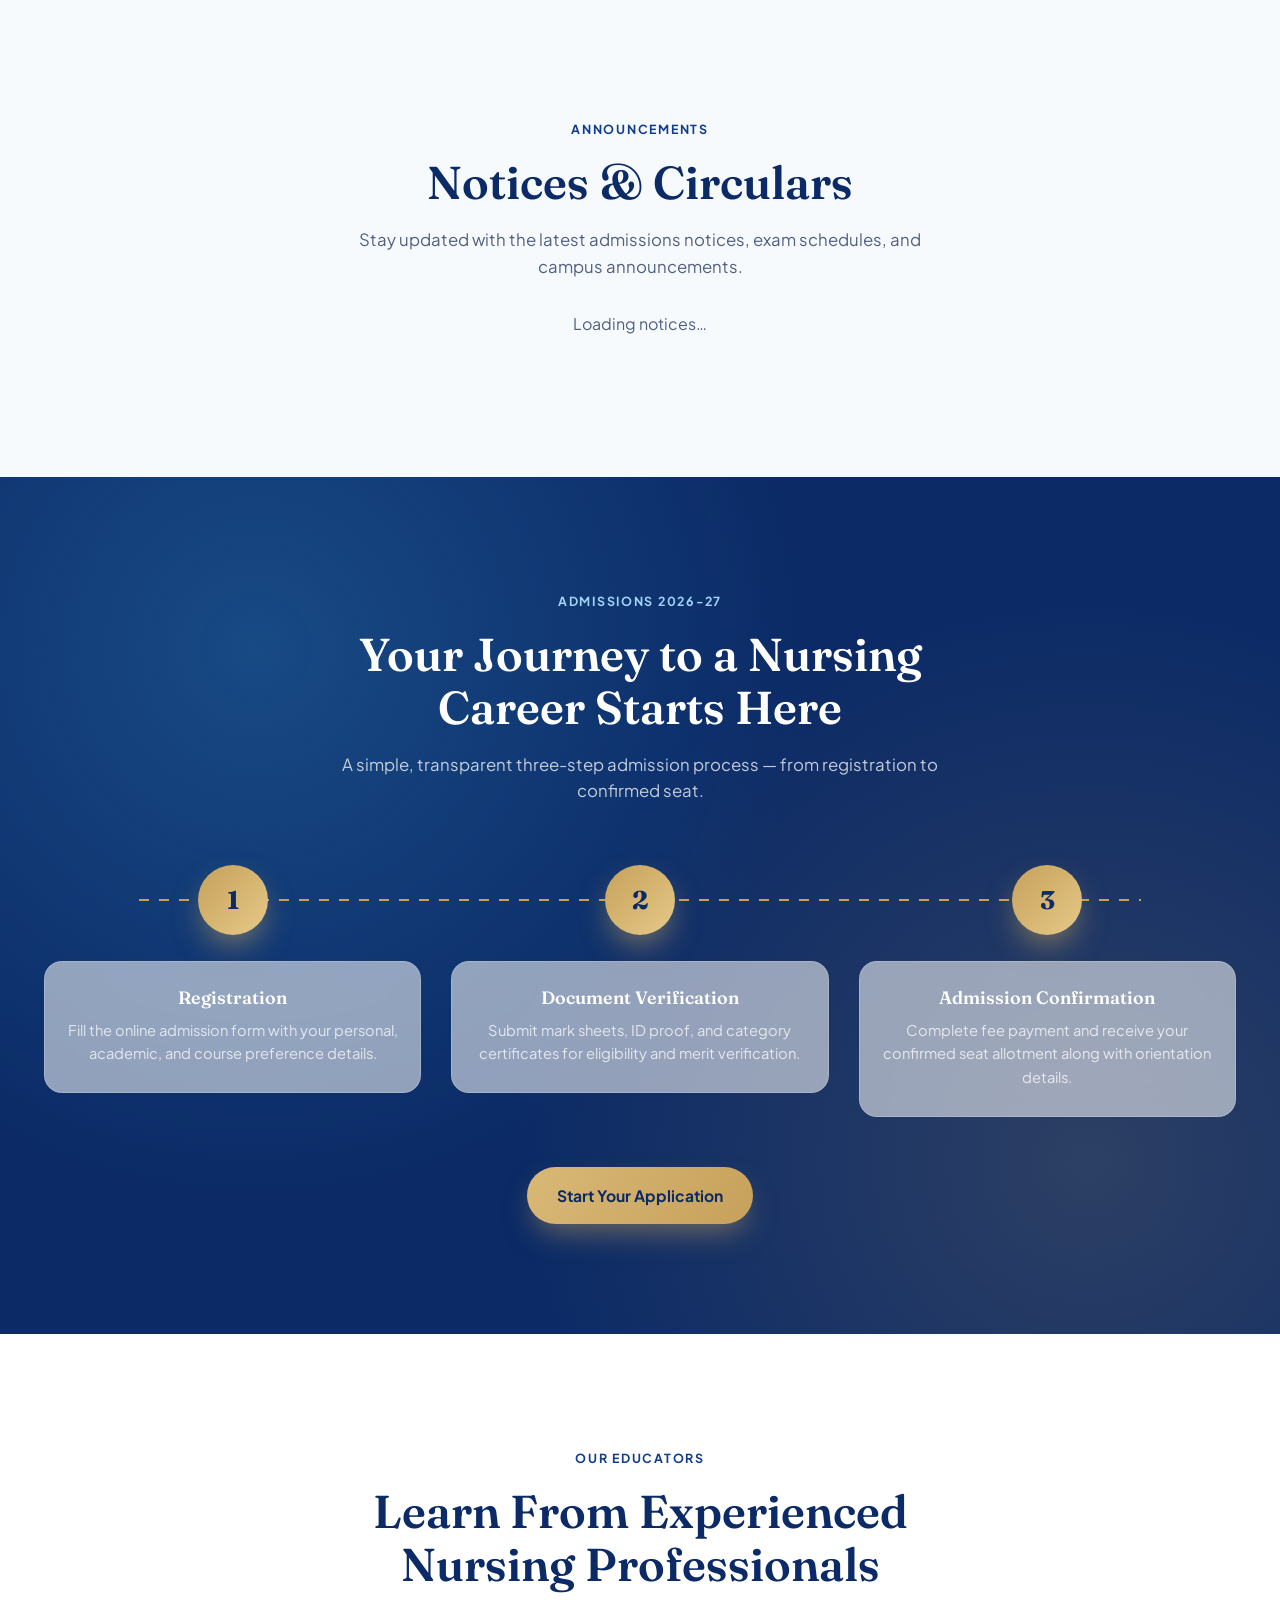
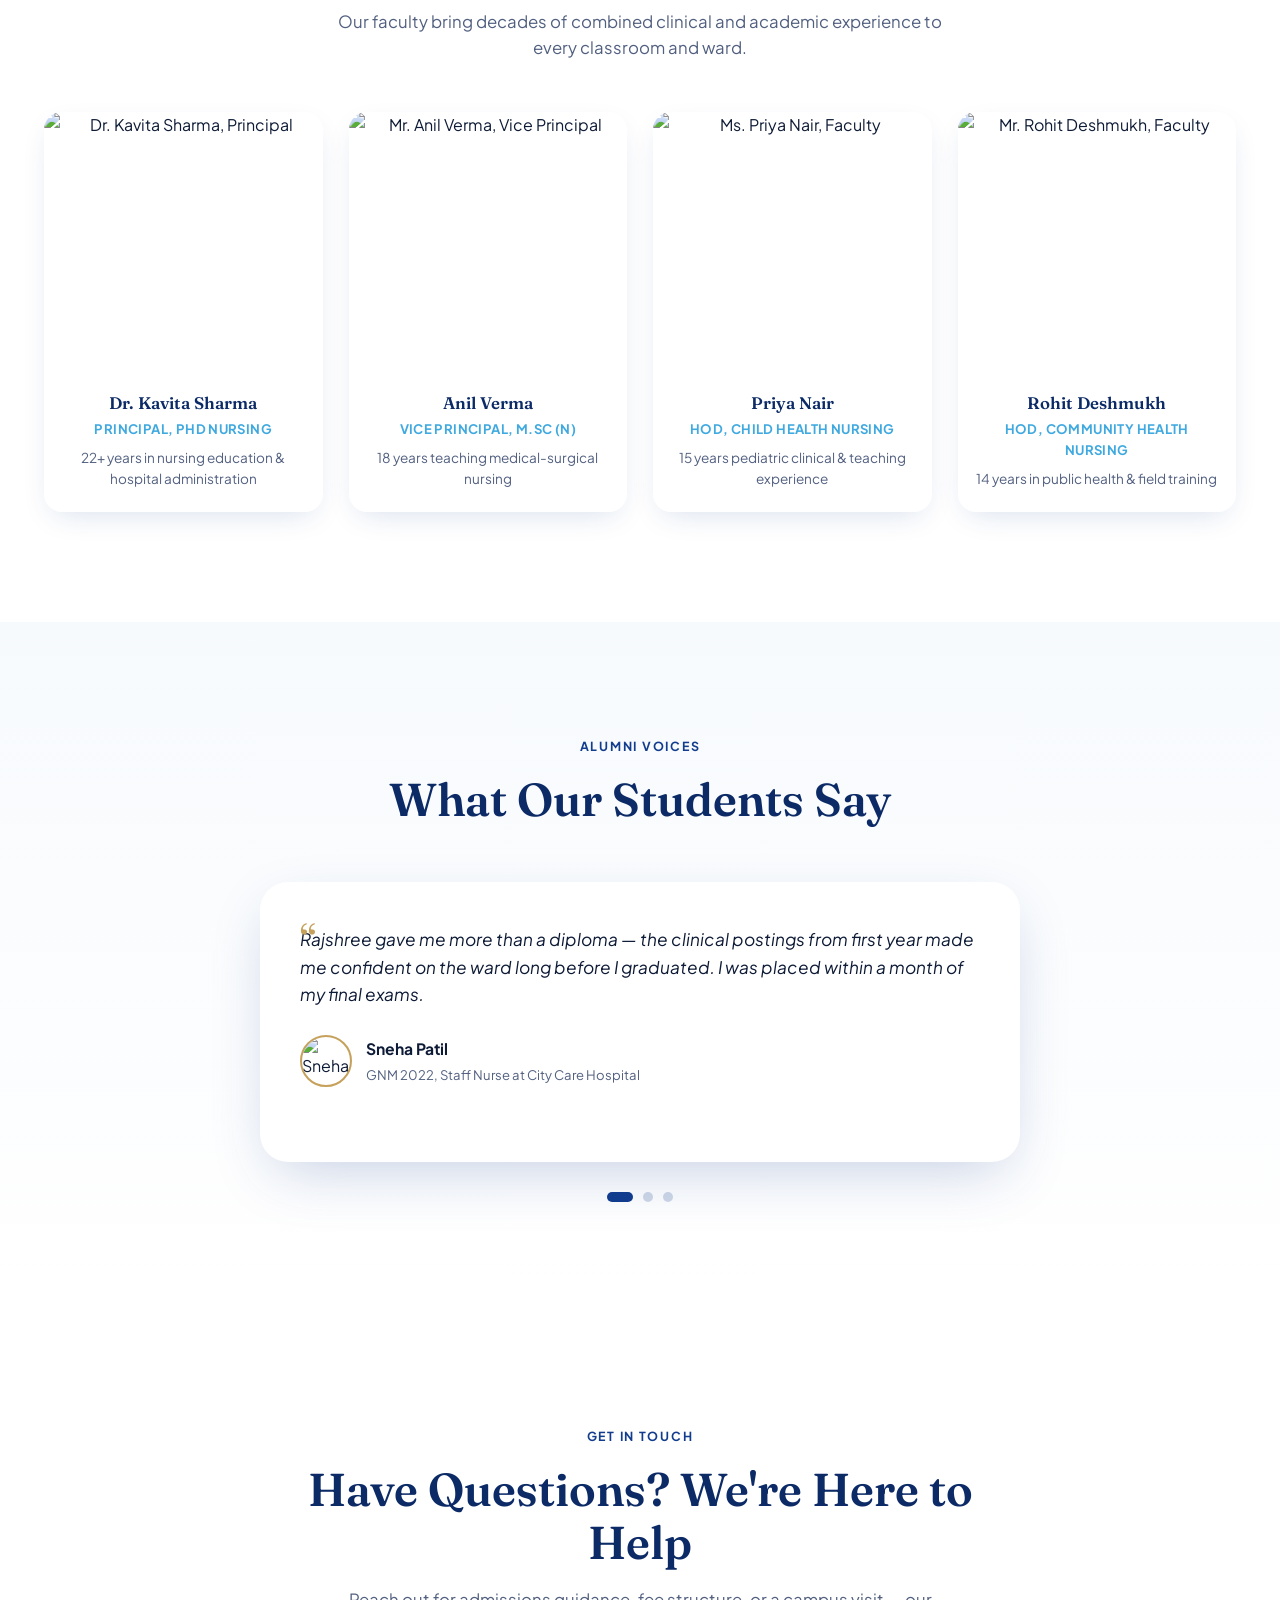
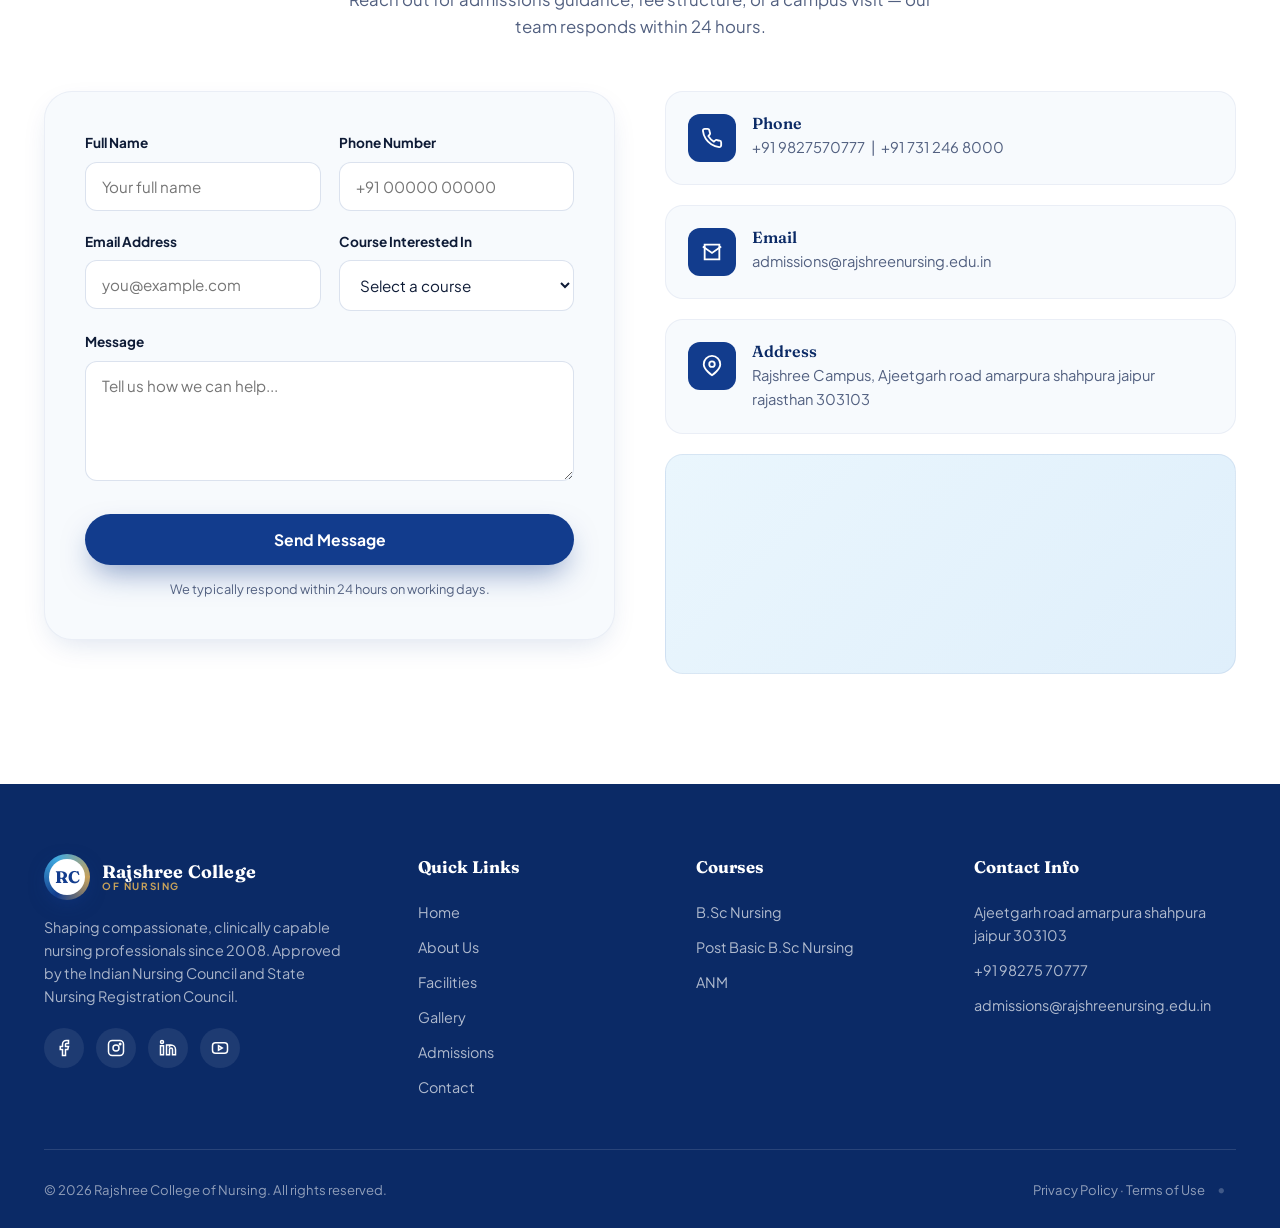
==== commit caf81429: "Update index.html" ====
--- a/index.html
+++ b/index.html
@@ -791,17 +791,6 @@
 
     <div class="course-grid reveal-stagger">
       <div class="course-card">
-        <div class="course-ic"><svg viewBox="0 0 24 24" fill="none" stroke="currentColor" stroke-width="2"><path d="M4 19.5A2.5 2.5 0 0 1 6.5 17H20"/><path d="M6.5 2H20v20H6.5A2.5 2.5 0 0 1 4 19.5v-15A2.5 2.5 0 0 1 6.5 2z"/></svg></div>
-        <h3>GNM</h3>
-        <p class="desc">General Nursing &amp; Midwifery — a comprehensive diploma building strong clinical fundamentals for hospital-ready nurses.</p>
-        <div class="course-meta">
-          <span><b>Duration:</b> 3.5 Years (incl. internship)</span>
-          <span><b>Eligibility:</b> 10+2 (any stream), 40% aggregate</span>
-        </div>
-        <a href="#admissions" class="learn-more">Learn More <svg viewBox="0 0 24 24" fill="none" stroke="currentColor" stroke-width="2.4"><path d="M5 12h14M13 6l6 6-6 6"/></svg></a>
-      </div>
-
-      <div class="course-card">
         <div class="course-ic"><svg viewBox="0 0 24 24" fill="none" stroke="currentColor" stroke-width="2"><path d="M22 10v6M2 10l10-5 10 5-10 5-10-5z"/><path d="M6 12v5c3 3 9 3 12 0v-5"/></svg></div>
         <h3>B.Sc Nursing</h3>
         <p class="desc">A degree program building advanced clinical, leadership, and research competencies for a lifelong nursing career.</p>
@@ -1083,7 +1072,6 @@
             <label for="course">Course Interested In</label>
             <select id="course" name="course" required>
               <option value="" disabled selected>Select a course</option>
-              <option>GNM</option>
               <option>B.Sc Nursing</option>
               <option>Post Basic B.Sc Nursing</option>
               <option>ANM</option>
@@ -1101,7 +1089,7 @@
       <div class="contact-info reveal">
         <div class="info-card">
           <div class="info-ic"><svg viewBox="0 0 24 24" fill="none" stroke="#fff" stroke-width="2"><path d="M22 16.92v3a2 2 0 0 1-2.18 2 19.79 19.79 0 0 1-8.63-3.07 19.5 19.5 0 0 1-6-6 19.79 19.79 0 0 1-3.07-8.67A2 2 0 0 1 4.11 2h3a2 2 0 0 1 2 1.72c.12.9.35 1.78.68 2.62a2 2 0 0 1-.45 2.11L8.09 9.91a16 16 0 0 0 6 6l1.46-1.25a2 2 0 0 1 2.11-.45c.84.33 1.72.56 2.62.68A2 2 0 0 1 22 16.92z"/></svg></div>
-          <div><h4>Phone</h4><p>+91 98765 43210 &nbsp;|&nbsp; +91 731 246 8000</p></div>
+          <div><h4>Phone</h4><p>+91 9827570777 &nbsp;|&nbsp; +91 731 246 8000</p></div>
         </div>
         <div class="info-card">
           <div class="info-ic"><svg viewBox="0 0 24 24" fill="none" stroke="#fff" stroke-width="2"><path d="M4 4h16v16H4z"/><path d="m22 6-10 7L2 6"/></svg></div>
@@ -1109,20 +1097,24 @@
         </div>
         <div class="info-card">
           <div class="info-ic"><svg viewBox="0 0 24 24" fill="none" stroke="#fff" stroke-width="2"><path d="M21 10c0 6-9 12-9 12s-9-6-9-12a9 9 0 0 1 18 0z"/><circle cx="12" cy="10" r="3"/></svg></div>
-          <div><h4>Address</h4><p>Rajshree Campus, AB Road, Near Bicholi Mardana, Indore, Madhya Pradesh 452016</p></div>
-        </div>
-        <div class="map-frame">
-          <div class="map-pin">
-            <svg viewBox="0 0 24 24" fill="none" stroke-width="2"><path d="M21 10c0 6-9 12-9 12s-9-6-9-12a9 9 0 0 1 18 0z"/><circle cx="12" cy="10" r="3"/></svg>
-            <span>Map: AB Road, Indore, MP</span>
-          </div>
-        </div>
+          <div><h4>Address</h4><p>Rajshree Campus, Ajeetgarh road amarpura shahpura jaipur rajasthan 303103</p></div>
+        </div>
+       <div class="map-frame">
+  <iframe
+    src="https://www.google.com/maps?q=Rajshree+Campus+Ajeetgarh+Road+Amarpura+Shahpura+Jaipur+303103&output=embed"
+    width="100%"
+    height="350"
+    style="border:0;"
+    allowfullscreen=""
+    loading="lazy">
+  </iframe>
+       </div>
       </div>
     </div>
   </div>
 </section>
 
-<a href="https://wa.me/919876543210" class="whatsapp-float" target="_blank" rel="noopener" aria-label="Chat with us on WhatsApp">
+<a href="https://wa.me/919827570777" class="whatsapp-float" target="_blank" rel="noopener" aria-label="Chat with us on WhatsApp">
   <svg viewBox="0 0 24 24"><path d="M12.04 2C6.58 2 2.13 6.45 2.13 11.91c0 1.71.45 3.38 1.3 4.85L2 22l5.36-1.4a9.9 9.9 0 0 0 4.68 1.19h.01c5.46 0 9.9-4.45 9.9-9.9C21.96 6.44 17.5 2 12.04 2zm5.8 14.16c-.24.68-1.4 1.3-1.94 1.38-.5.08-1.12.11-1.81-.11-.42-.14-.95-.3-1.63-.6-2.87-1.24-4.74-4.13-4.88-4.32-.14-.19-1.17-1.56-1.17-2.97s.73-2.1.99-2.39c.26-.28.56-.35.75-.35s.38 0 .55.01c.18.01.42-.07.65.5.24.58.82 2 .89 2.14.07.14.11.31.02.5-.09.19-.14.31-.28.48-.14.16-.29.36-.42.49-.14.13-.28.28-.12.55.16.28.71 1.17 1.53 1.9 1.05.94 1.94 1.23 2.21 1.37.28.14.44.12.6-.07.16-.19.68-.79.87-1.06.18-.28.36-.23.6-.14.24.09 1.53.72 1.8.85.26.14.44.2.5.32.07.12.07.68-.17 1.36z"/></svg>
 </a>
 
@@ -1157,7 +1149,6 @@
       <div class="footer">
         <h5>Courses</h5>
         <ul>
-          <li><a href="#courses">GNM</a></li>
           <li><a href="#courses">B.Sc Nursing</a></li>
           <li><a href="#courses">Post Basic B.Sc Nursing</a></li>
           <li><a href="#courses">ANM</a></li>
@@ -1166,8 +1157,8 @@
       <div class="footer">
         <h5>Contact Info</h5>
         <ul>
-          <li>AB Road, Near Bicholi Mardana, Indore, MP 452016</li>
-          <li>+91 98765 43210</li>
+          <li>Ajeetgarh road amarpura shahpura jaipur 303103</li>
+          <li>+91 98275 70777</li>
           <li>admissions@rajshreenursing.edu.in</li>
         </ul>
       </div>
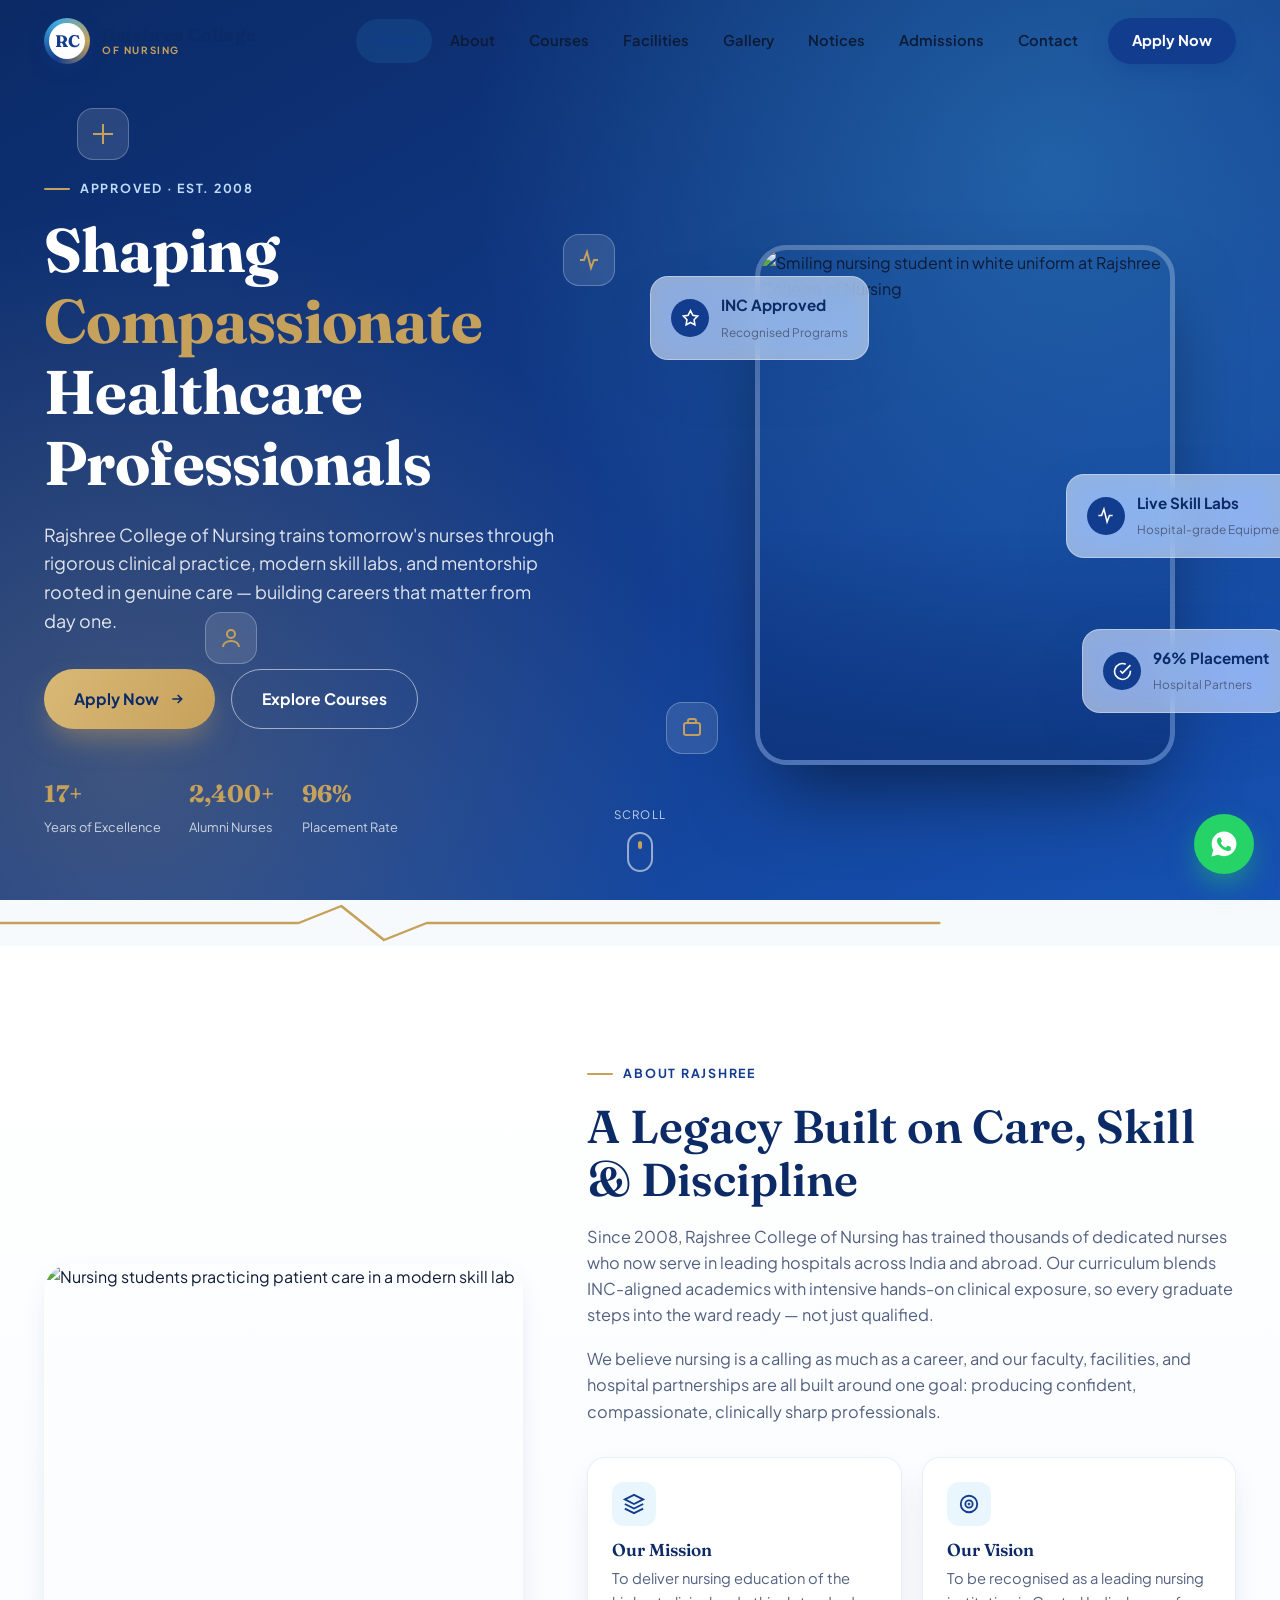
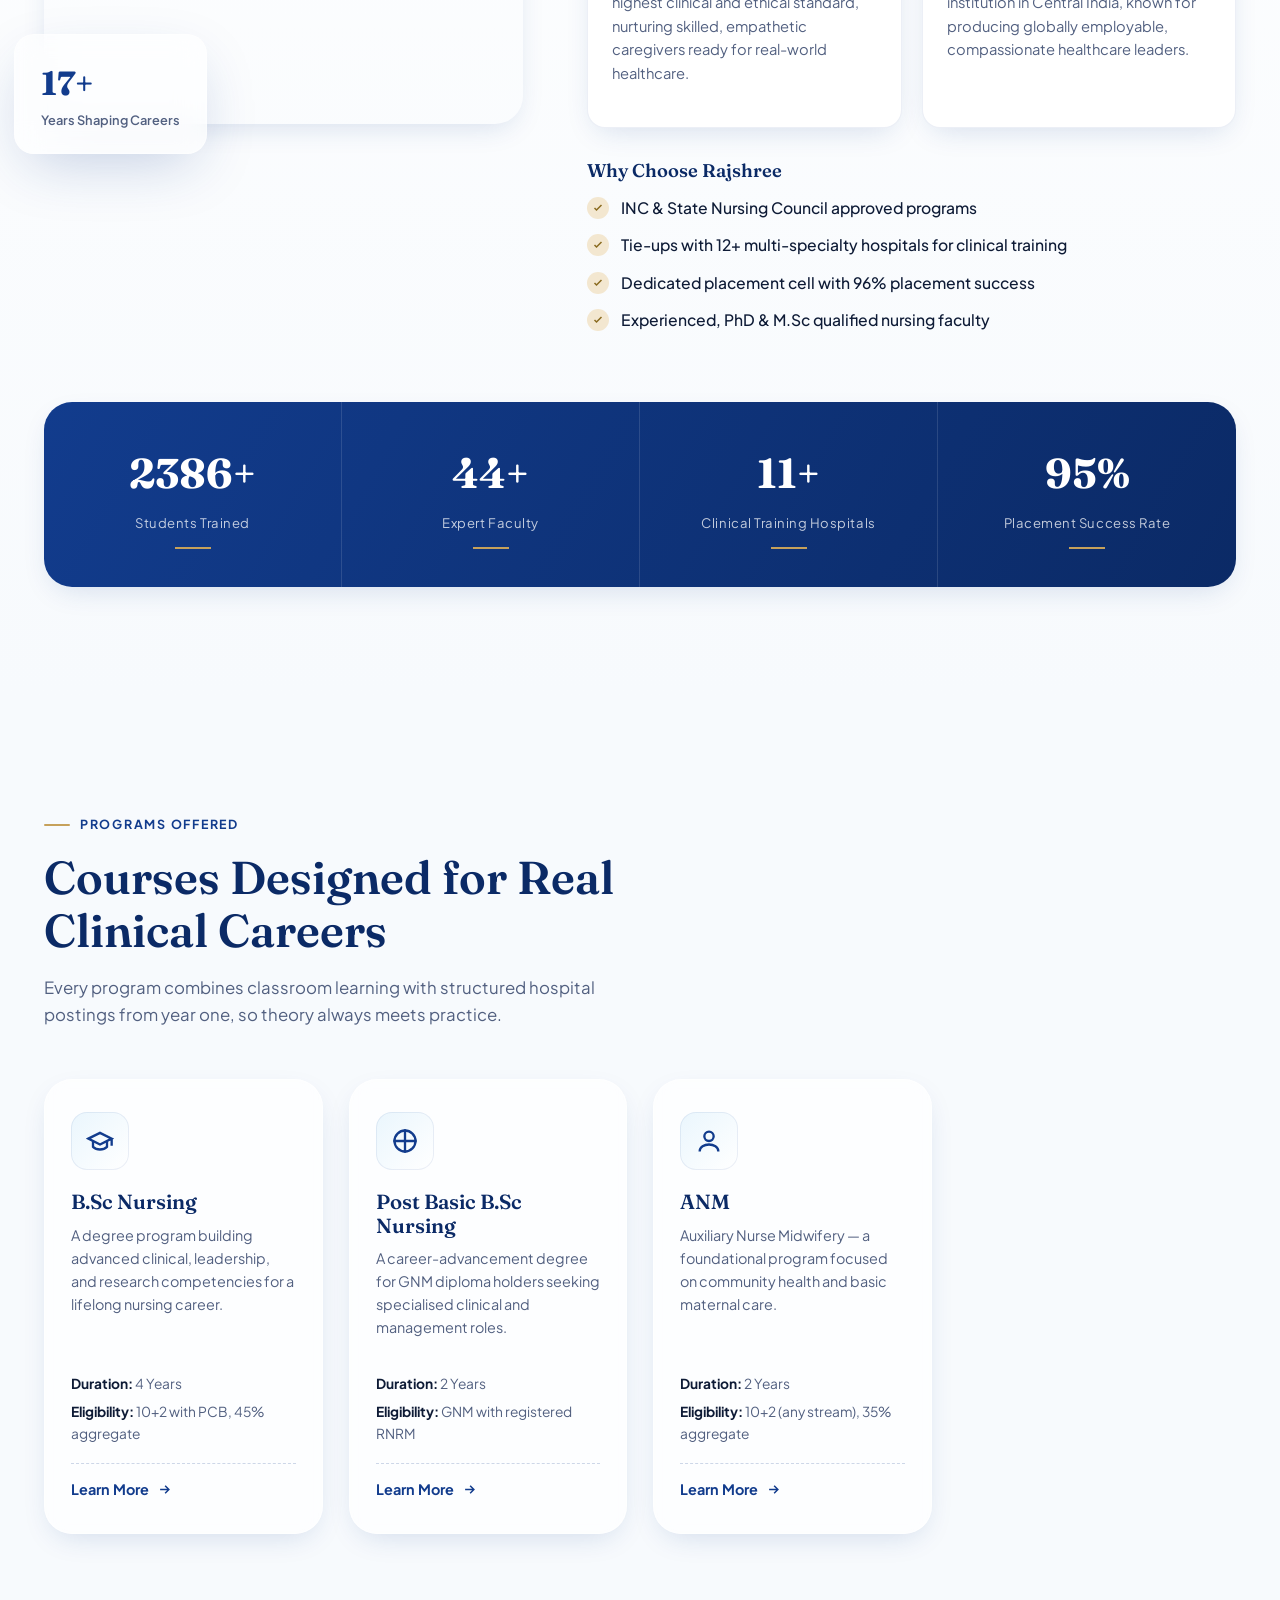
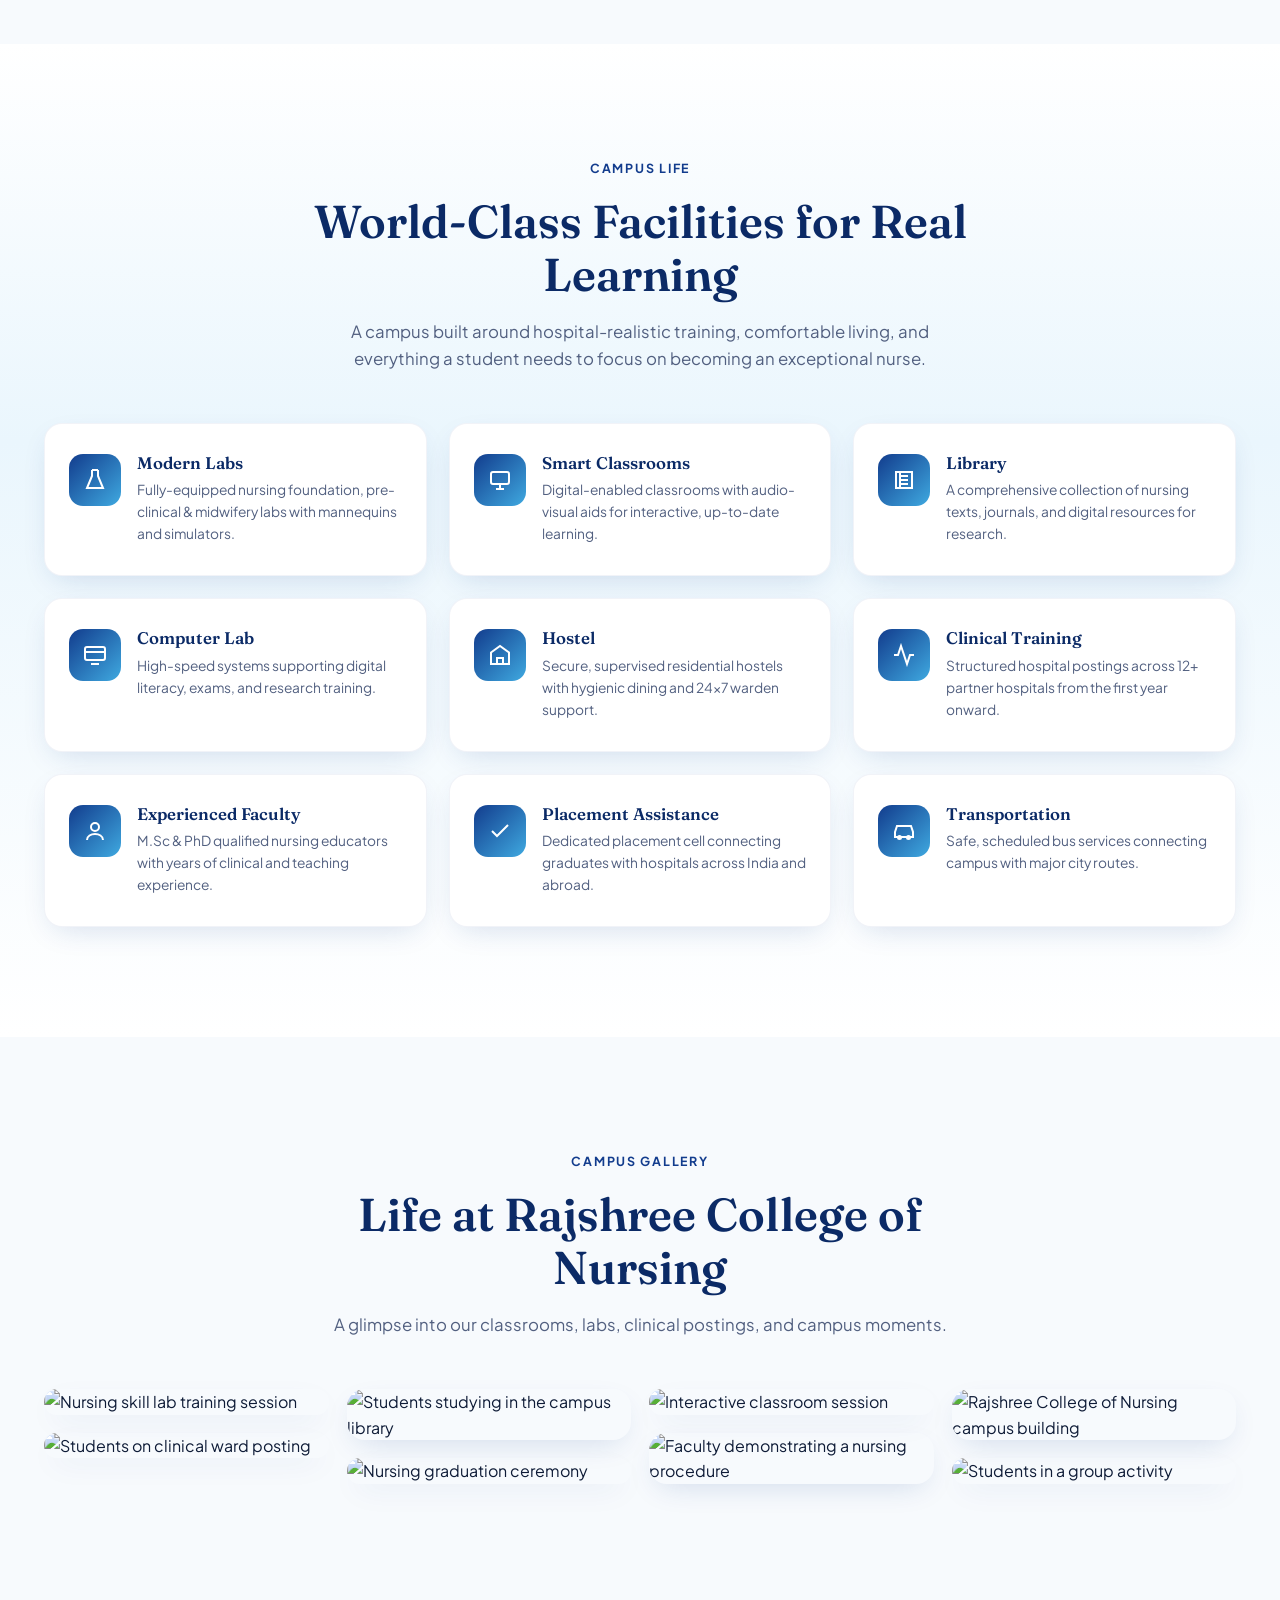
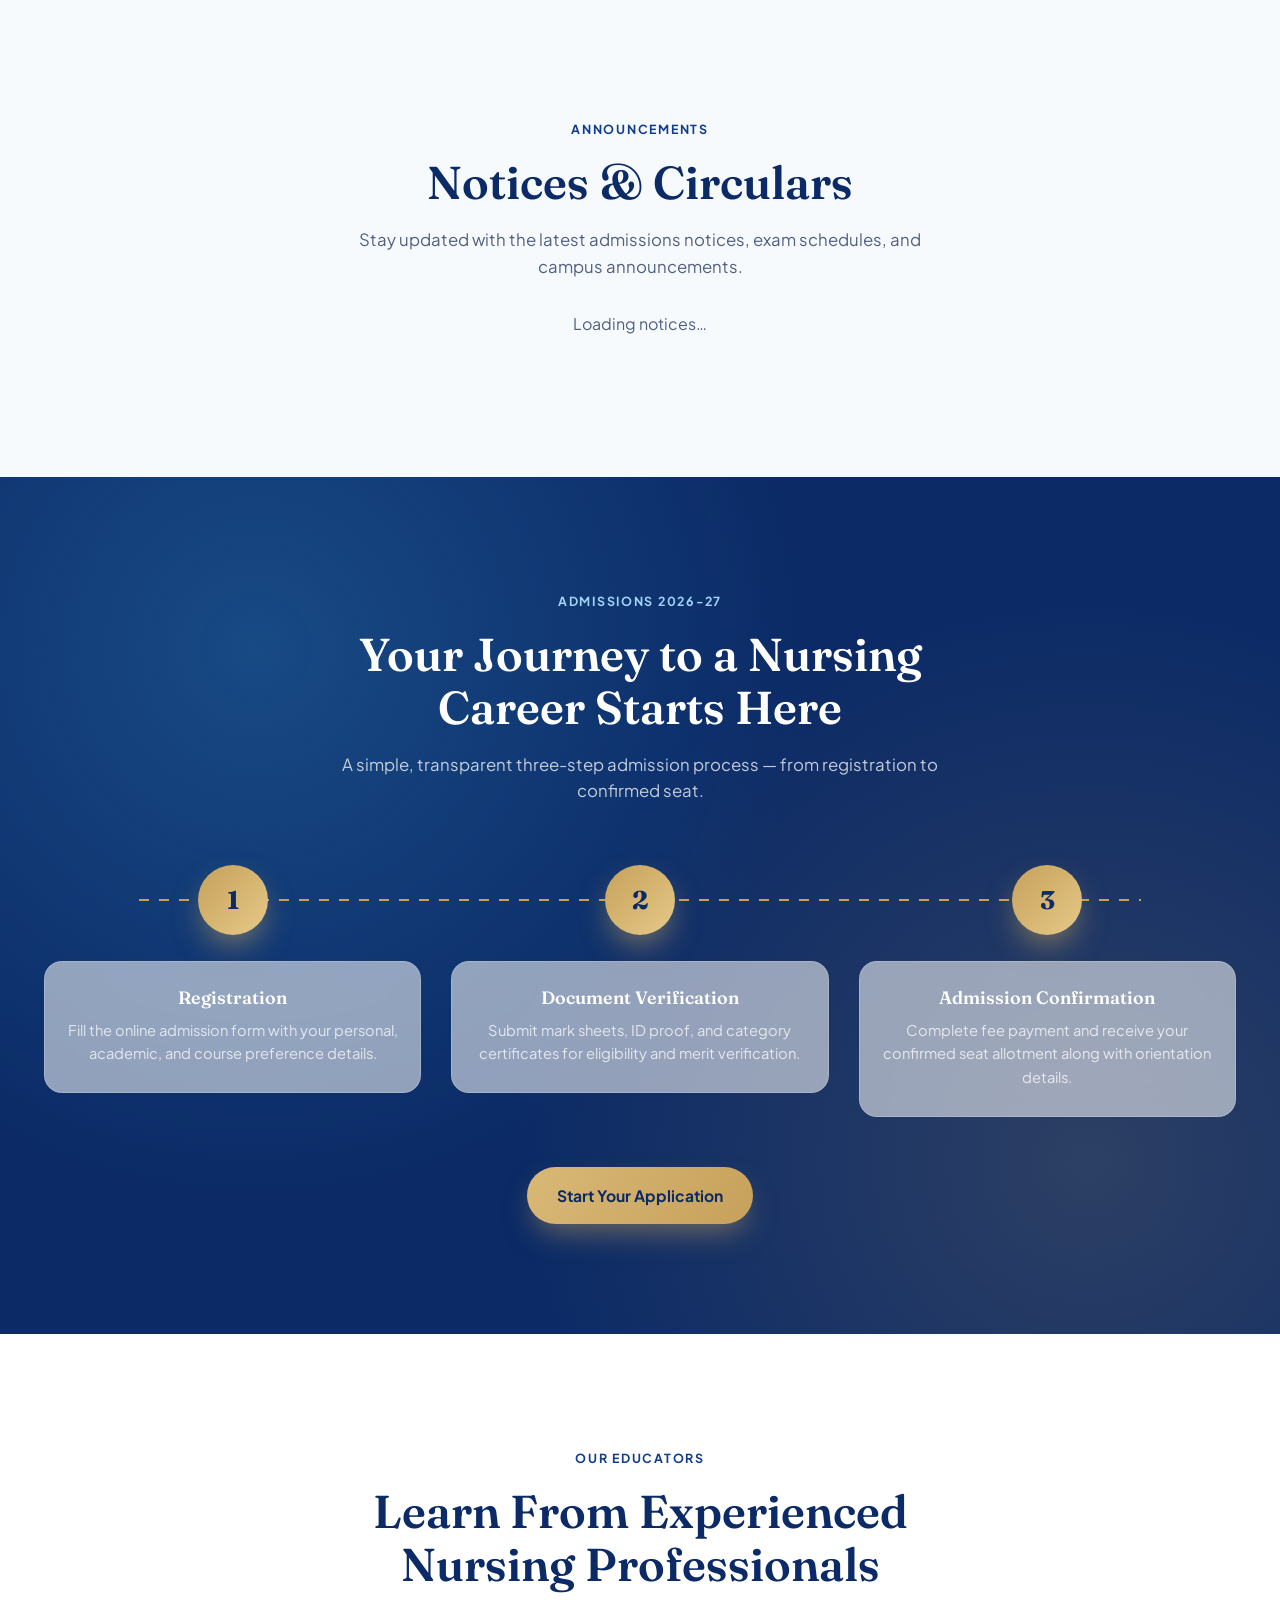
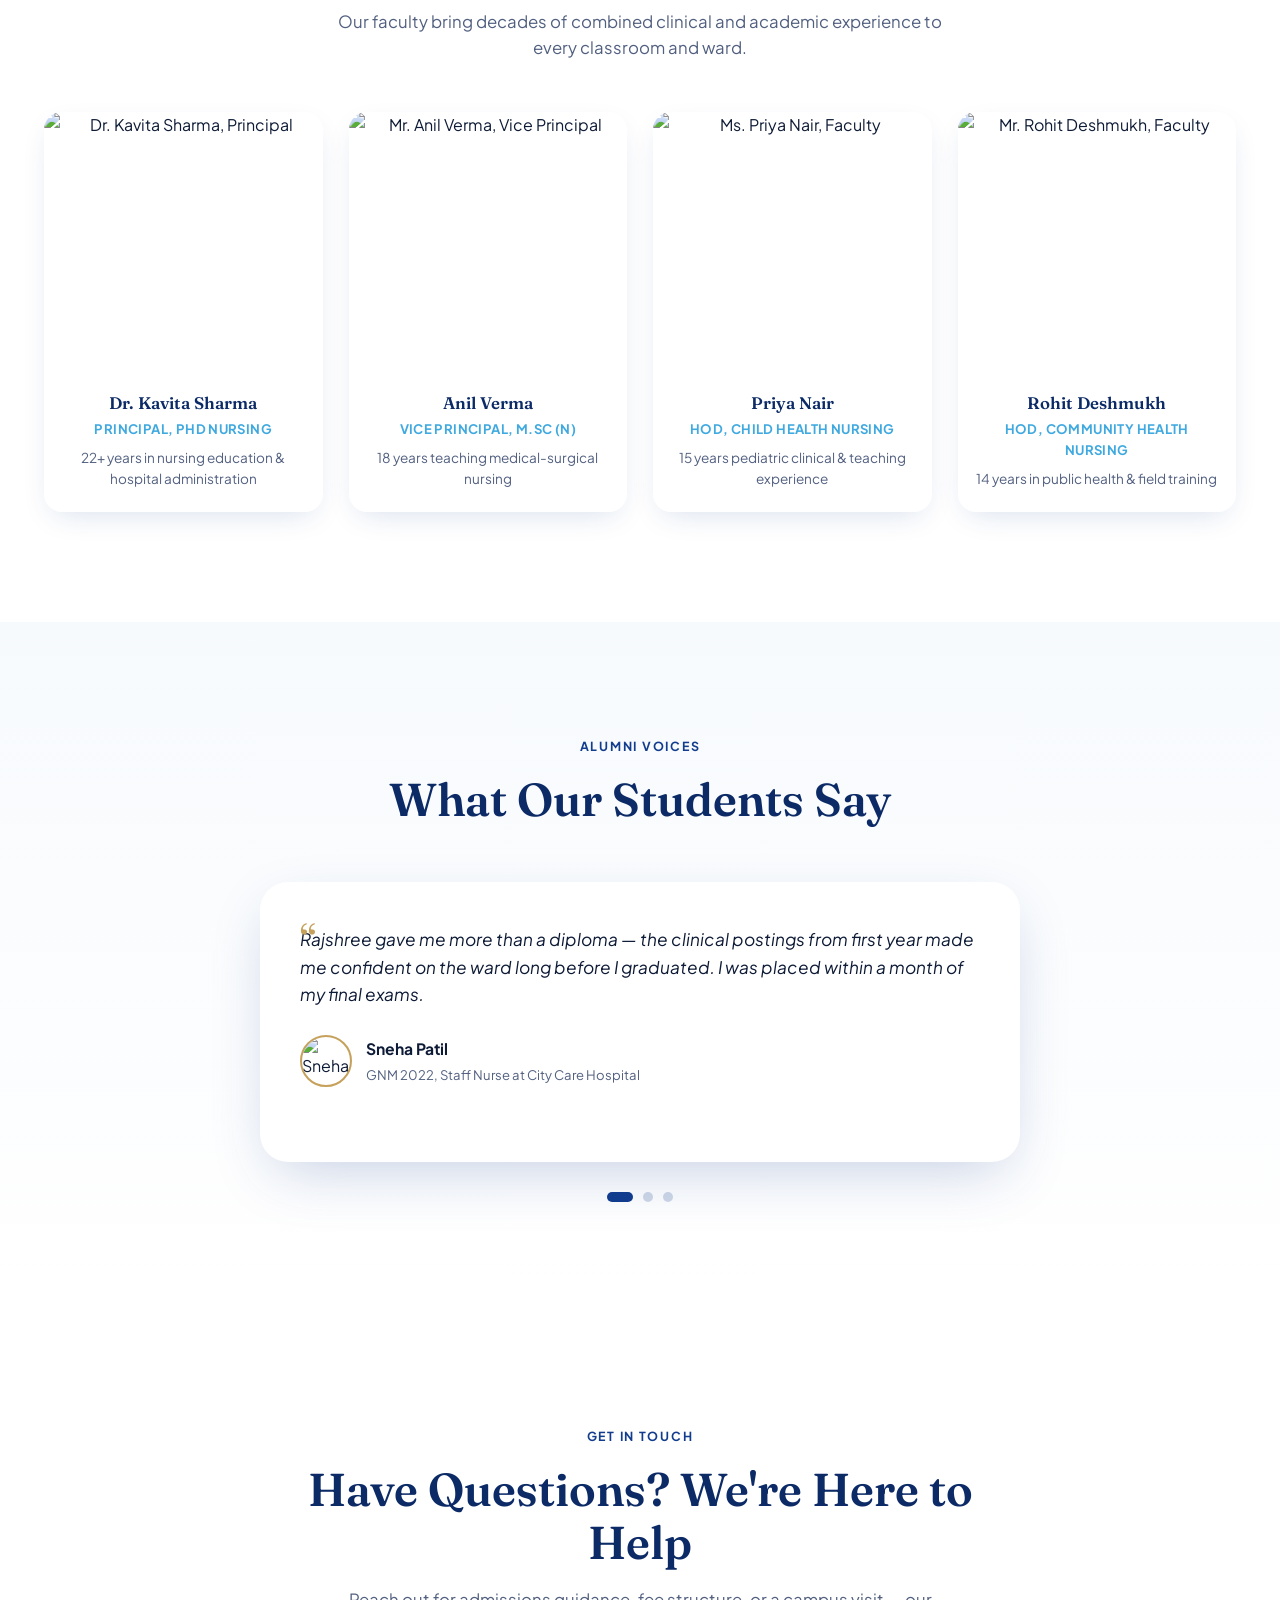
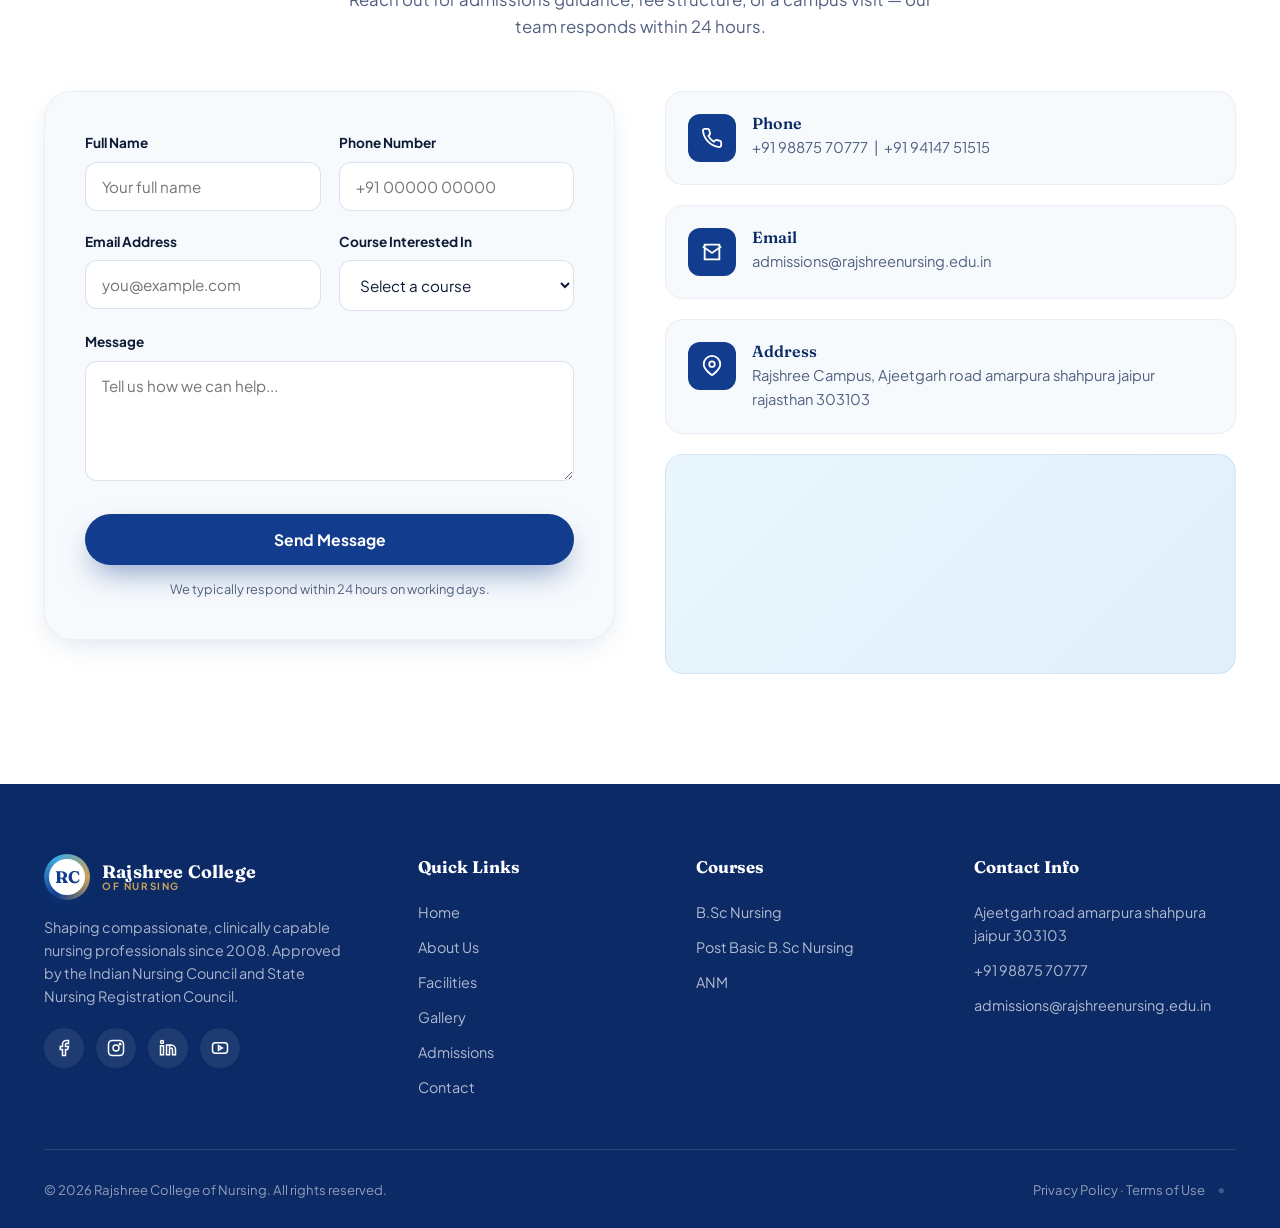
==== commit 0b9bce95: "Update phone numbers and WhatsApp link in index.html" ====
--- a/index.html
+++ b/index.html
@@ -1089,7 +1089,7 @@
       <div class="contact-info reveal">
         <div class="info-card">
           <div class="info-ic"><svg viewBox="0 0 24 24" fill="none" stroke="#fff" stroke-width="2"><path d="M22 16.92v3a2 2 0 0 1-2.18 2 19.79 19.79 0 0 1-8.63-3.07 19.5 19.5 0 0 1-6-6 19.79 19.79 0 0 1-3.07-8.67A2 2 0 0 1 4.11 2h3a2 2 0 0 1 2 1.72c.12.9.35 1.78.68 2.62a2 2 0 0 1-.45 2.11L8.09 9.91a16 16 0 0 0 6 6l1.46-1.25a2 2 0 0 1 2.11-.45c.84.33 1.72.56 2.62.68A2 2 0 0 1 22 16.92z"/></svg></div>
-          <div><h4>Phone</h4><p>+91 9827570777 &nbsp;|&nbsp; +91 731 246 8000</p></div>
+          <div><h4>Phone</h4><p>+91 98875 70777 &nbsp;|&nbsp; +91 94147 51515</p></div>
         </div>
         <div class="info-card">
           <div class="info-ic"><svg viewBox="0 0 24 24" fill="none" stroke="#fff" stroke-width="2"><path d="M4 4h16v16H4z"/><path d="m22 6-10 7L2 6"/></svg></div>
@@ -1114,7 +1114,7 @@
   </div>
 </section>
 
-<a href="https://wa.me/919827570777" class="whatsapp-float" target="_blank" rel="noopener" aria-label="Chat with us on WhatsApp">
+<a href="https://wa.me/919887570777" class="whatsapp-float" target="_blank" rel="noopener" aria-label="Chat with us on WhatsApp">
   <svg viewBox="0 0 24 24"><path d="M12.04 2C6.58 2 2.13 6.45 2.13 11.91c0 1.71.45 3.38 1.3 4.85L2 22l5.36-1.4a9.9 9.9 0 0 0 4.68 1.19h.01c5.46 0 9.9-4.45 9.9-9.9C21.96 6.44 17.5 2 12.04 2zm5.8 14.16c-.24.68-1.4 1.3-1.94 1.38-.5.08-1.12.11-1.81-.11-.42-.14-.95-.3-1.63-.6-2.87-1.24-4.74-4.13-4.88-4.32-.14-.19-1.17-1.56-1.17-2.97s.73-2.1.99-2.39c.26-.28.56-.35.75-.35s.38 0 .55.01c.18.01.42-.07.65.5.24.58.82 2 .89 2.14.07.14.11.31.02.5-.09.19-.14.31-.28.48-.14.16-.29.36-.42.49-.14.13-.28.28-.12.55.16.28.71 1.17 1.53 1.9 1.05.94 1.94 1.23 2.21 1.37.28.14.44.12.6-.07.16-.19.68-.79.87-1.06.18-.28.36-.23.6-.14.24.09 1.53.72 1.8.85.26.14.44.2.5.32.07.12.07.68-.17 1.36z"/></svg>
 </a>
 
@@ -1158,7 +1158,7 @@
         <h5>Contact Info</h5>
         <ul>
           <li>Ajeetgarh road amarpura shahpura jaipur 303103</li>
-          <li>+91 98275 70777</li>
+          <li>+91 98875 70777</li>
           <li>admissions@rajshreenursing.edu.in</li>
         </ul>
       </div>
